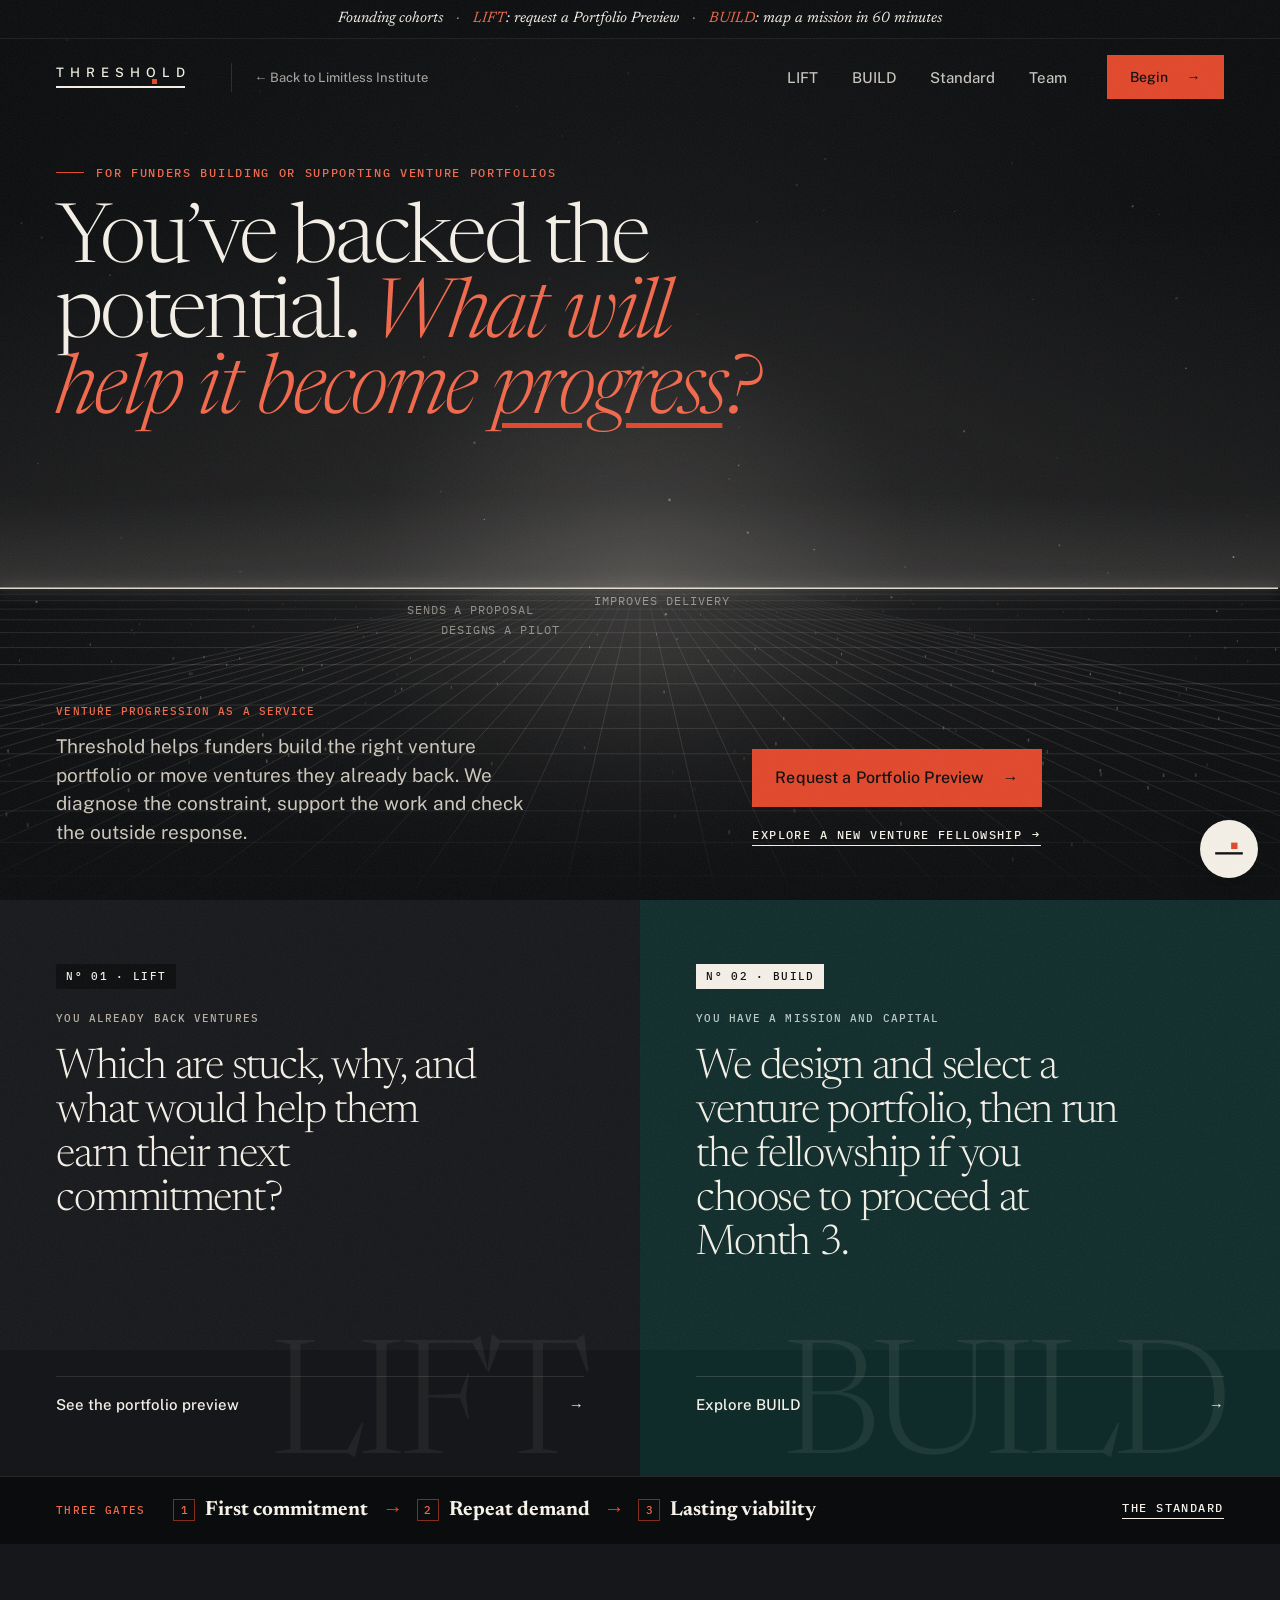
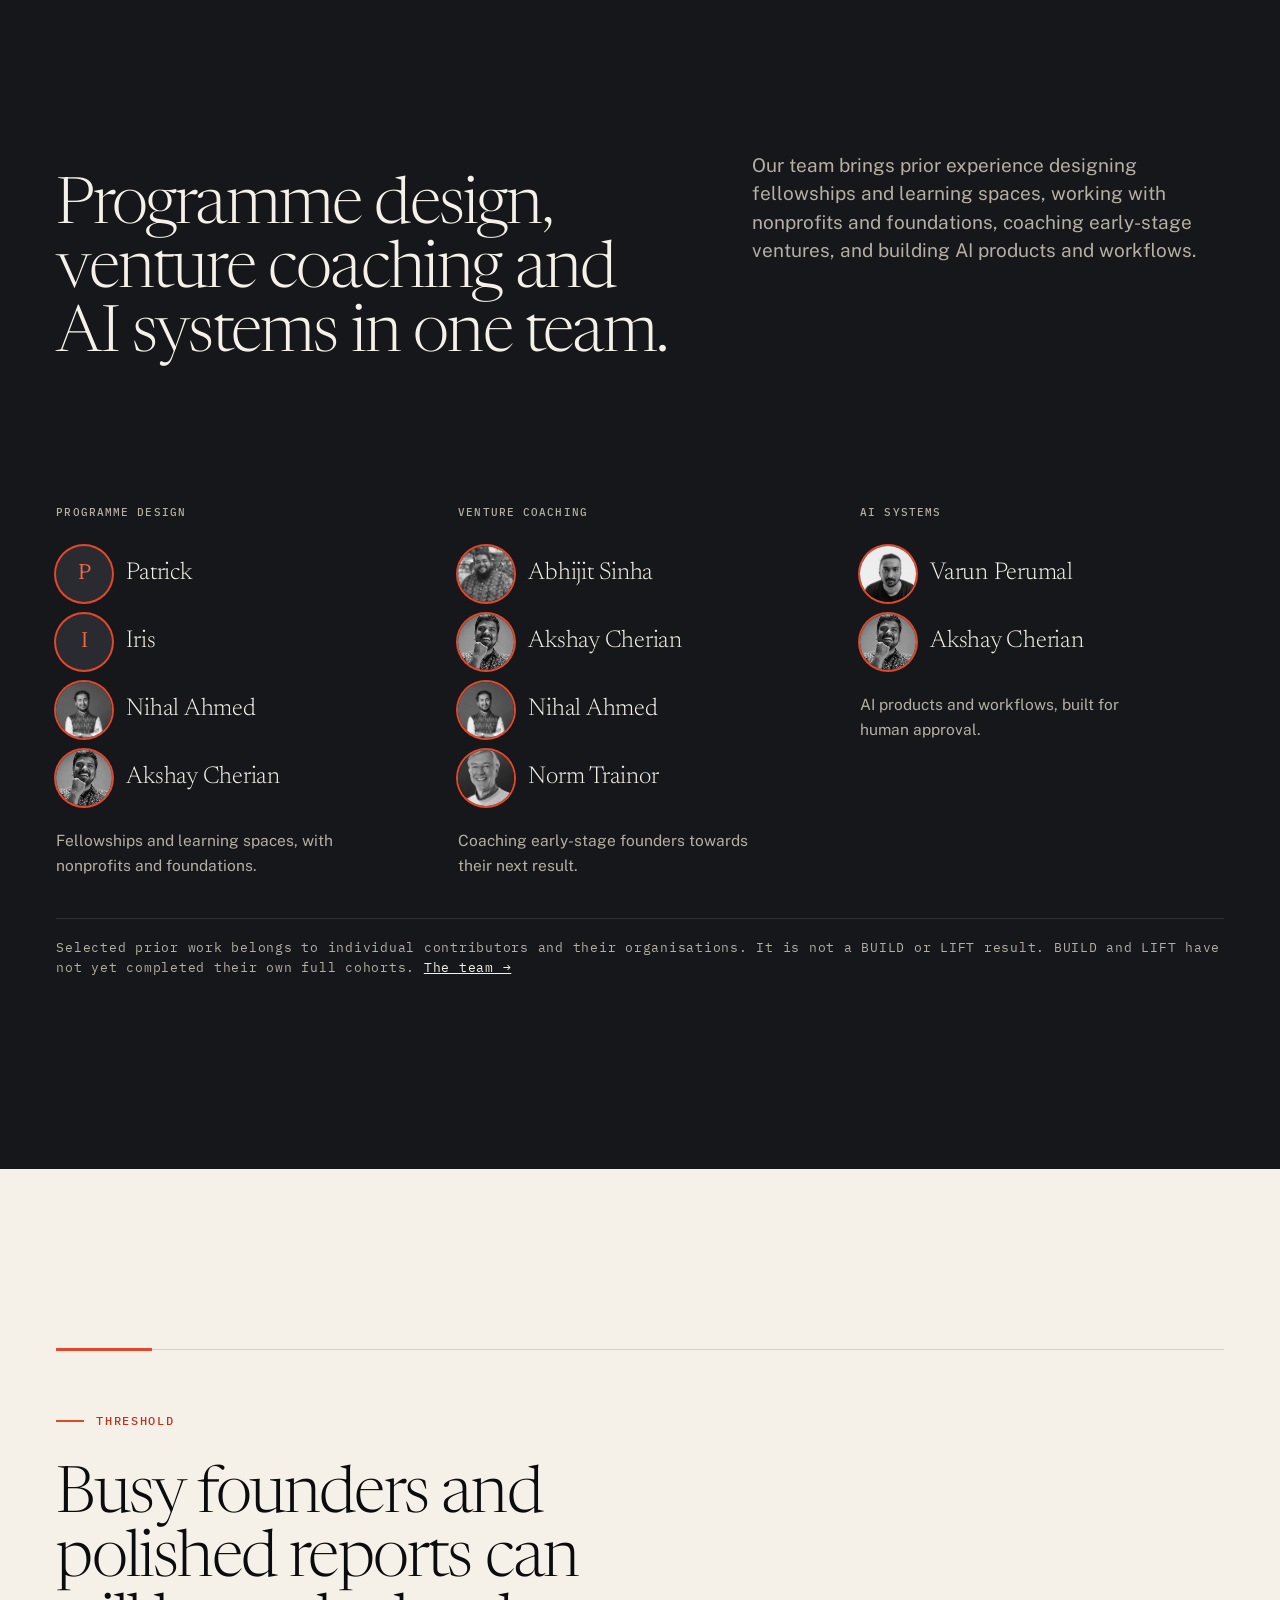
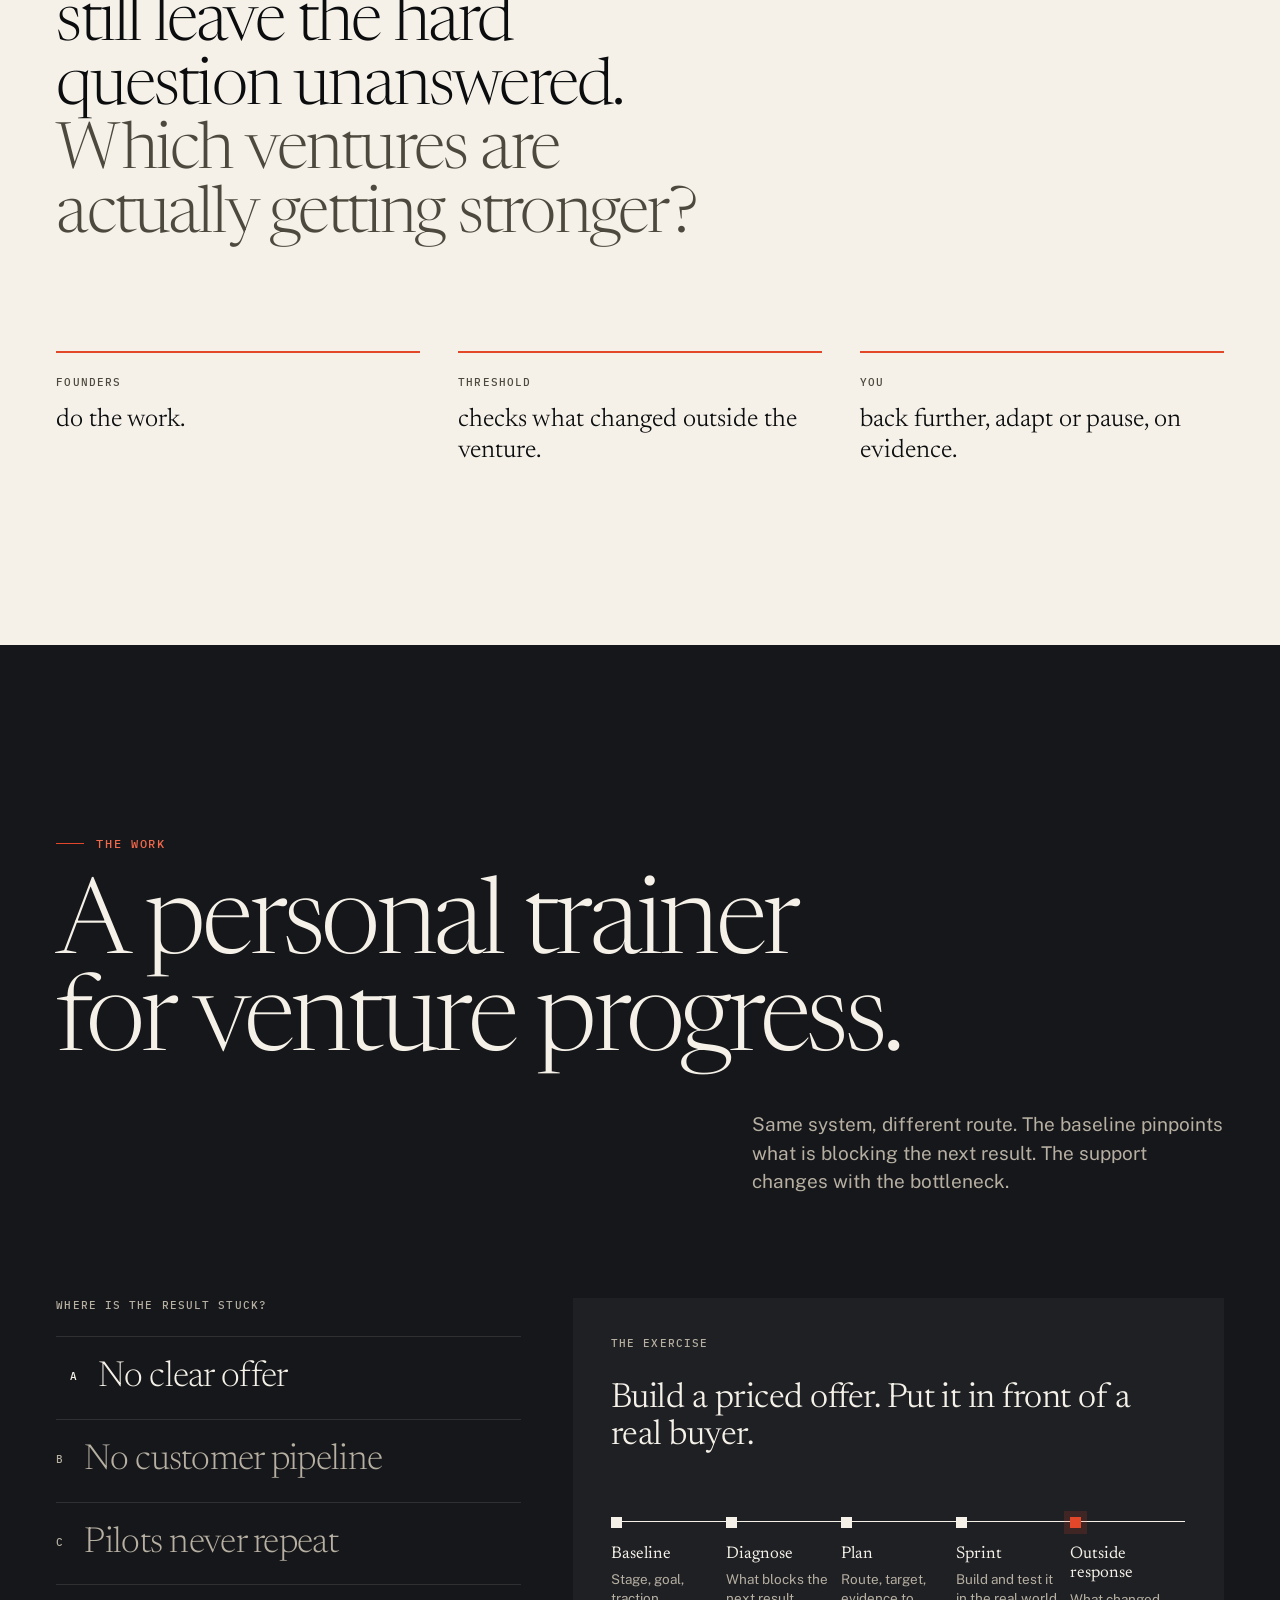
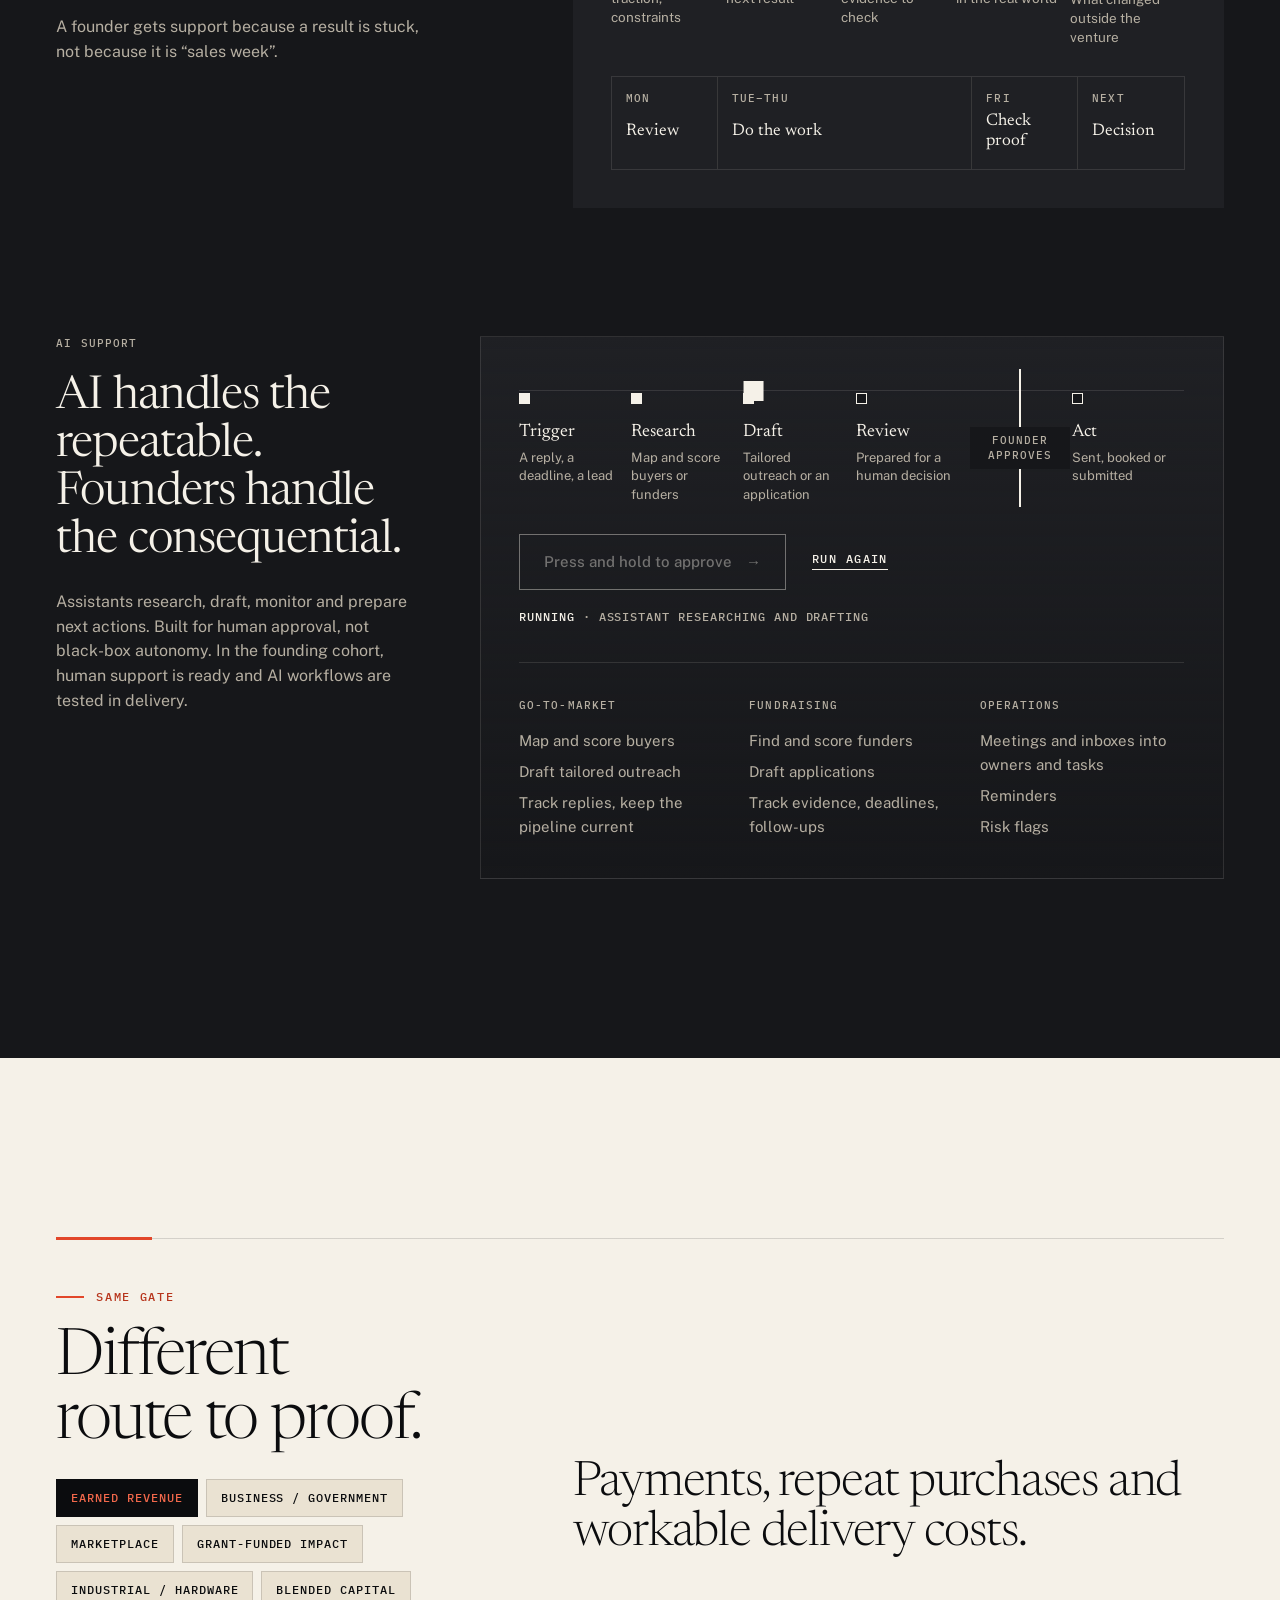
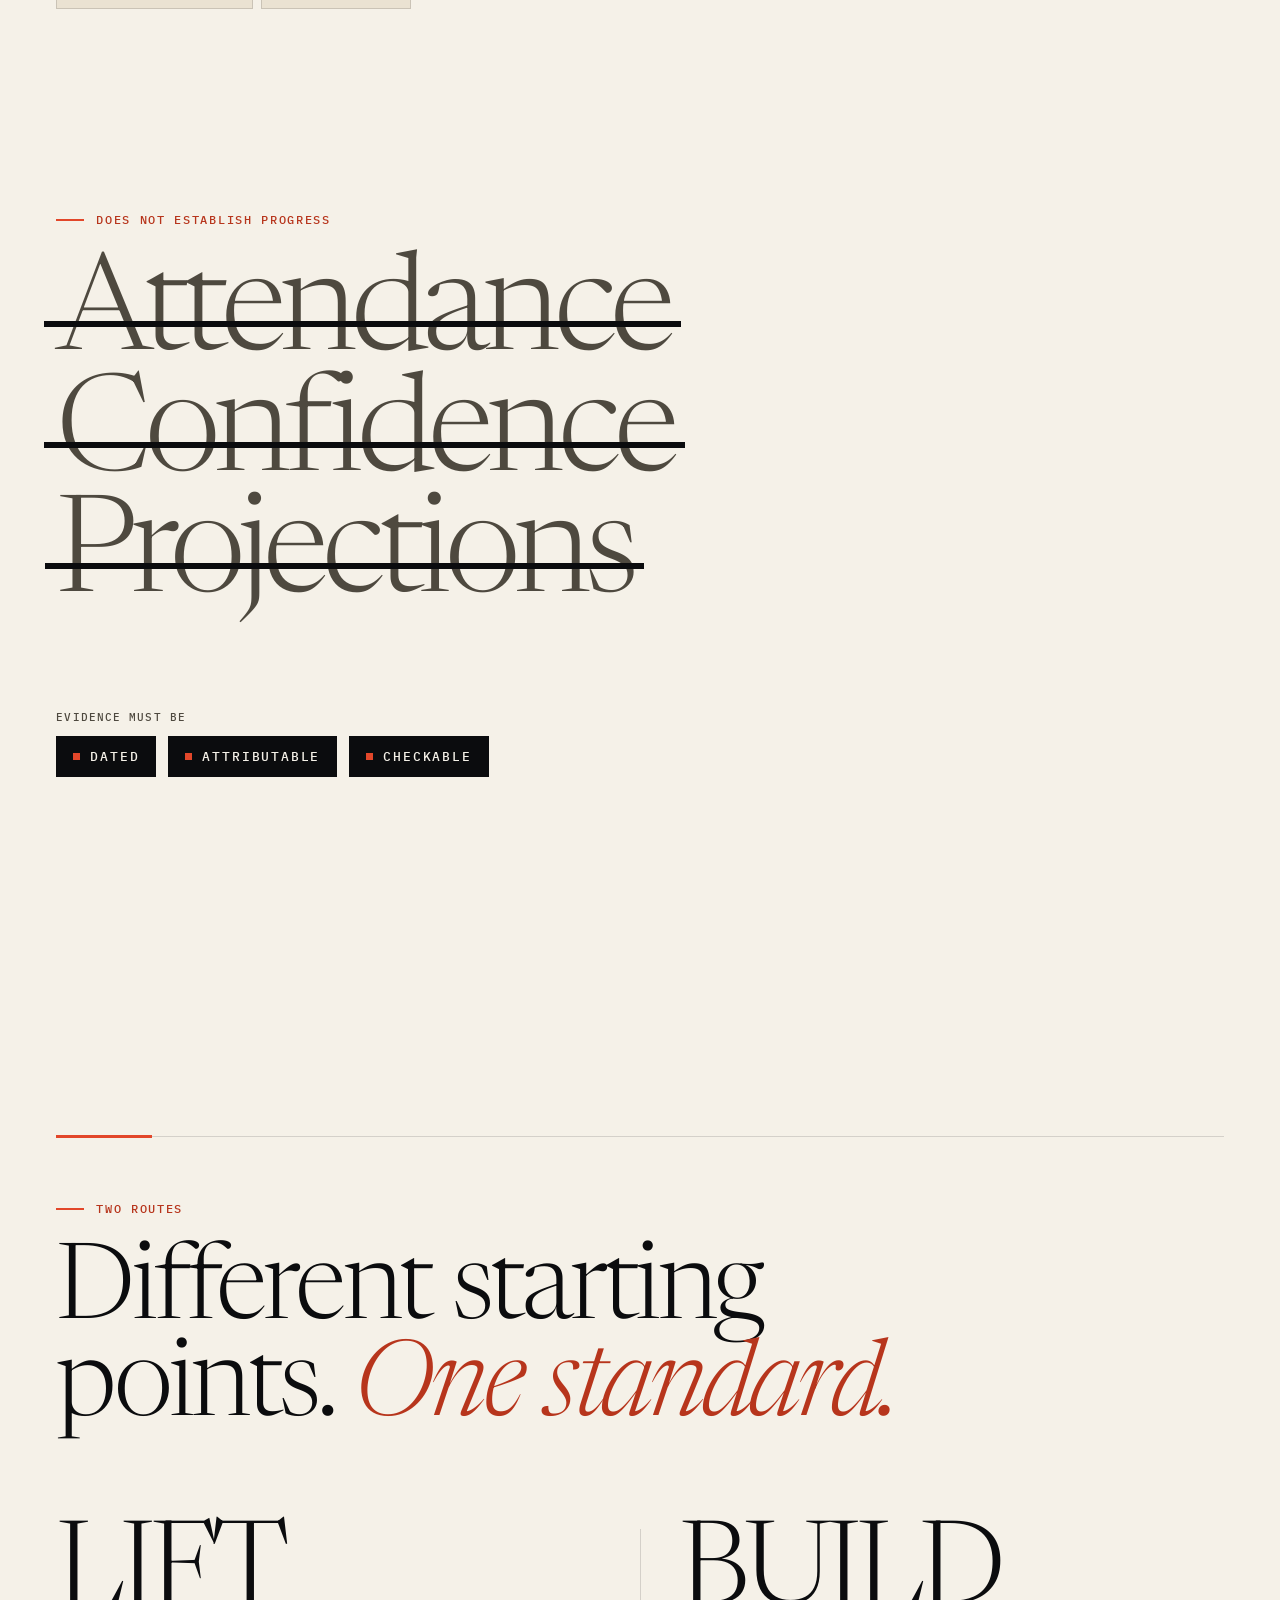
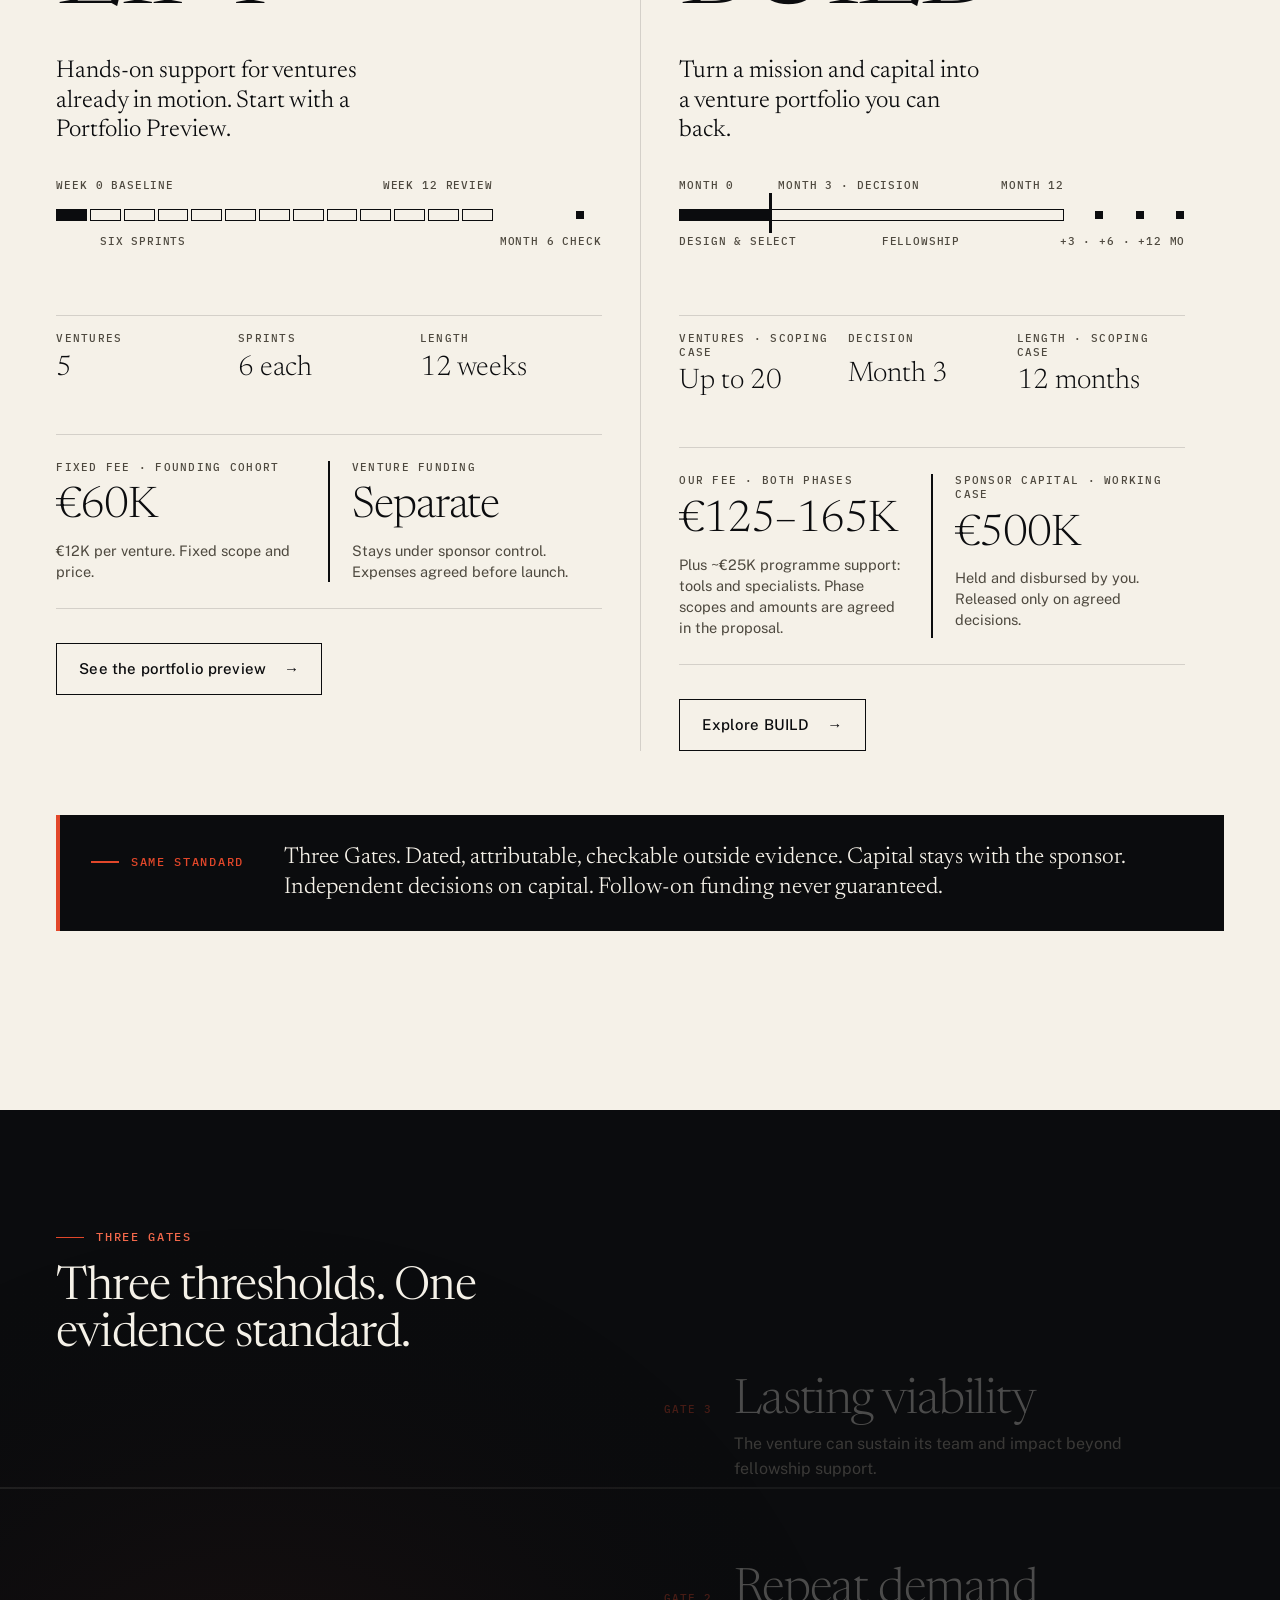
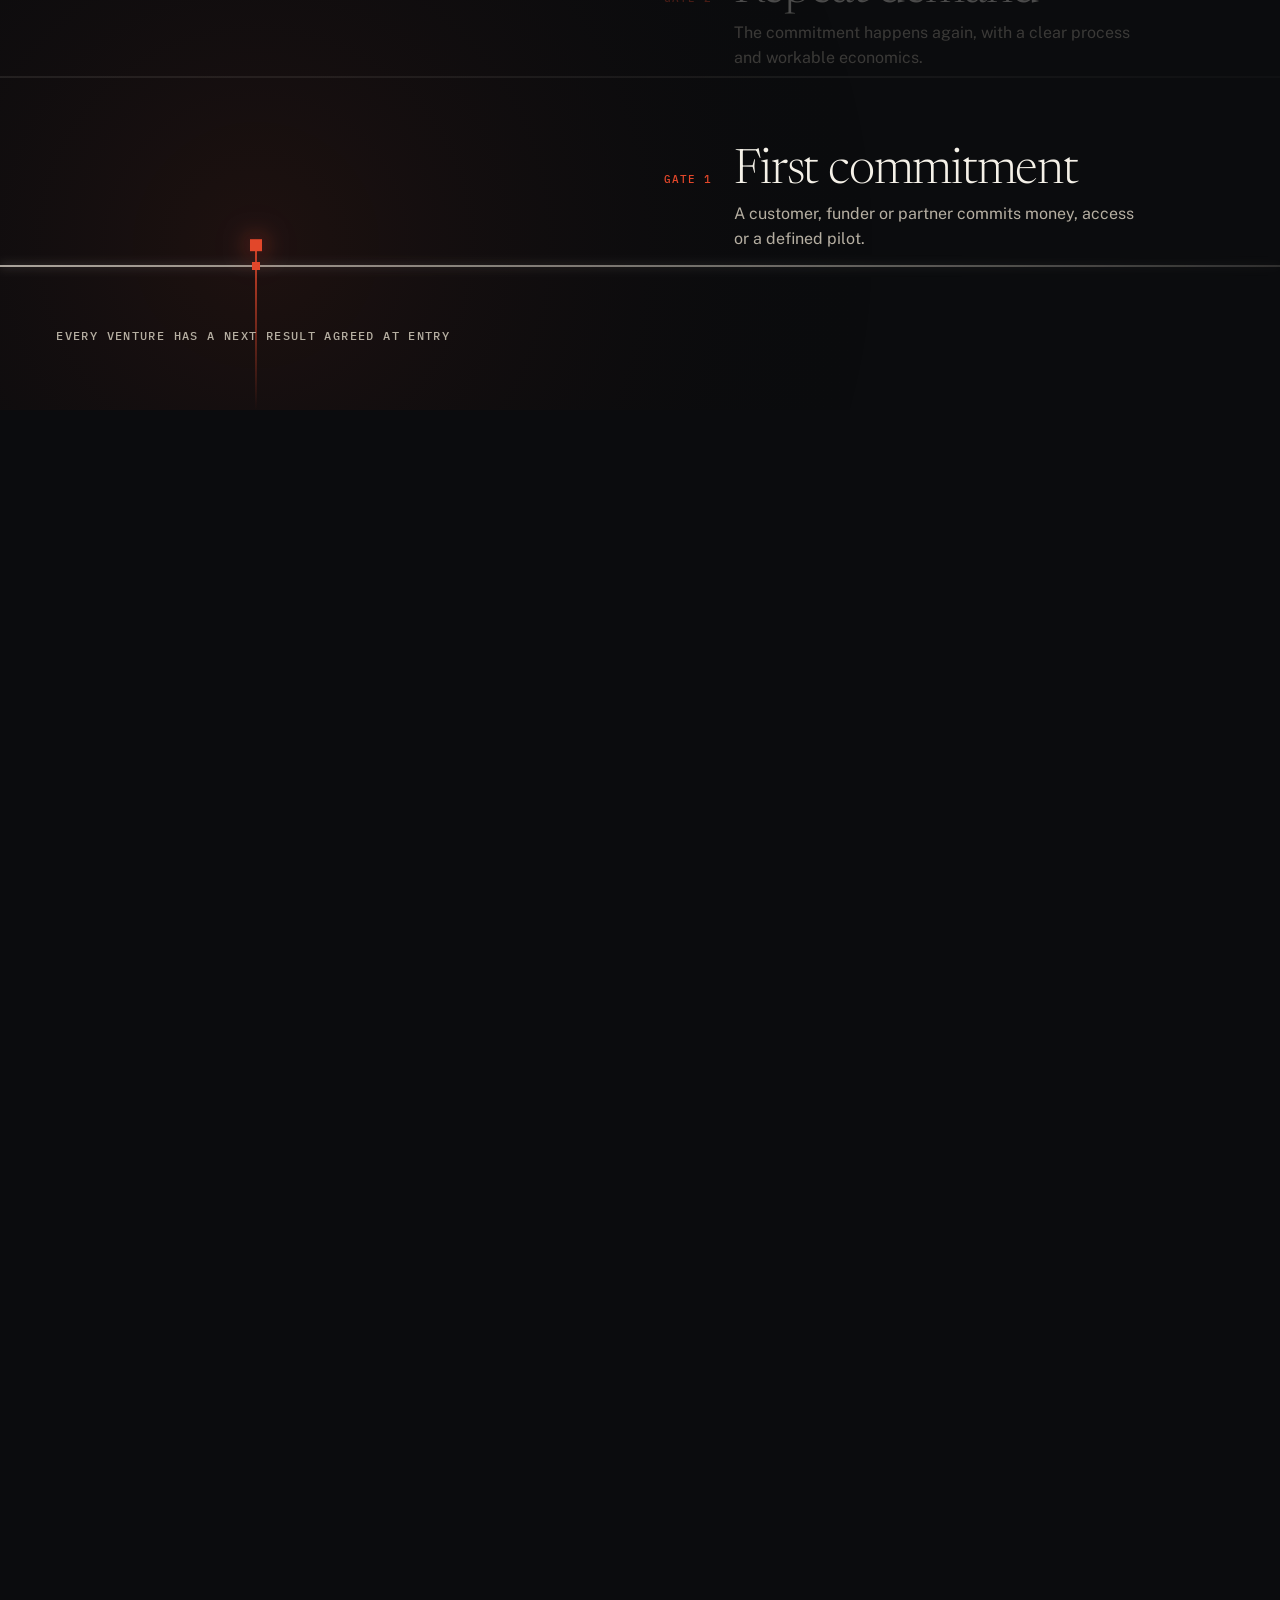
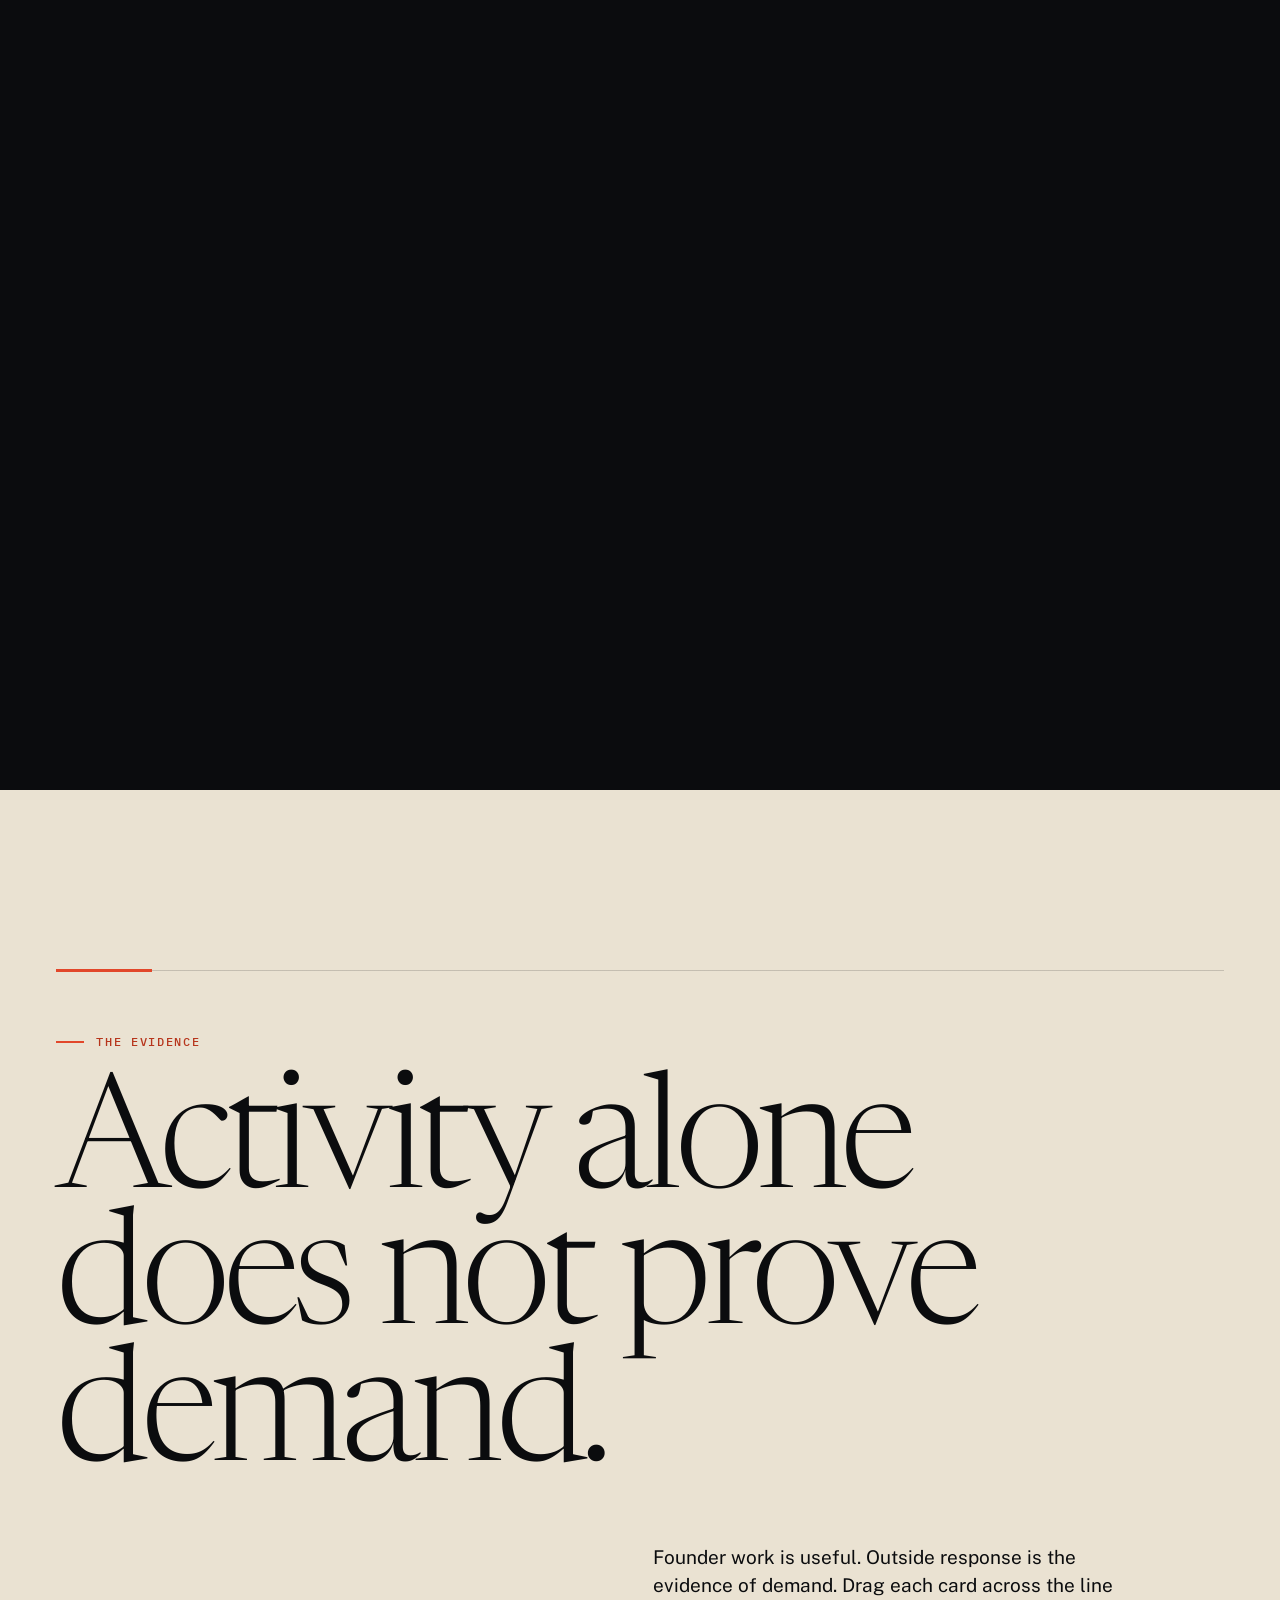
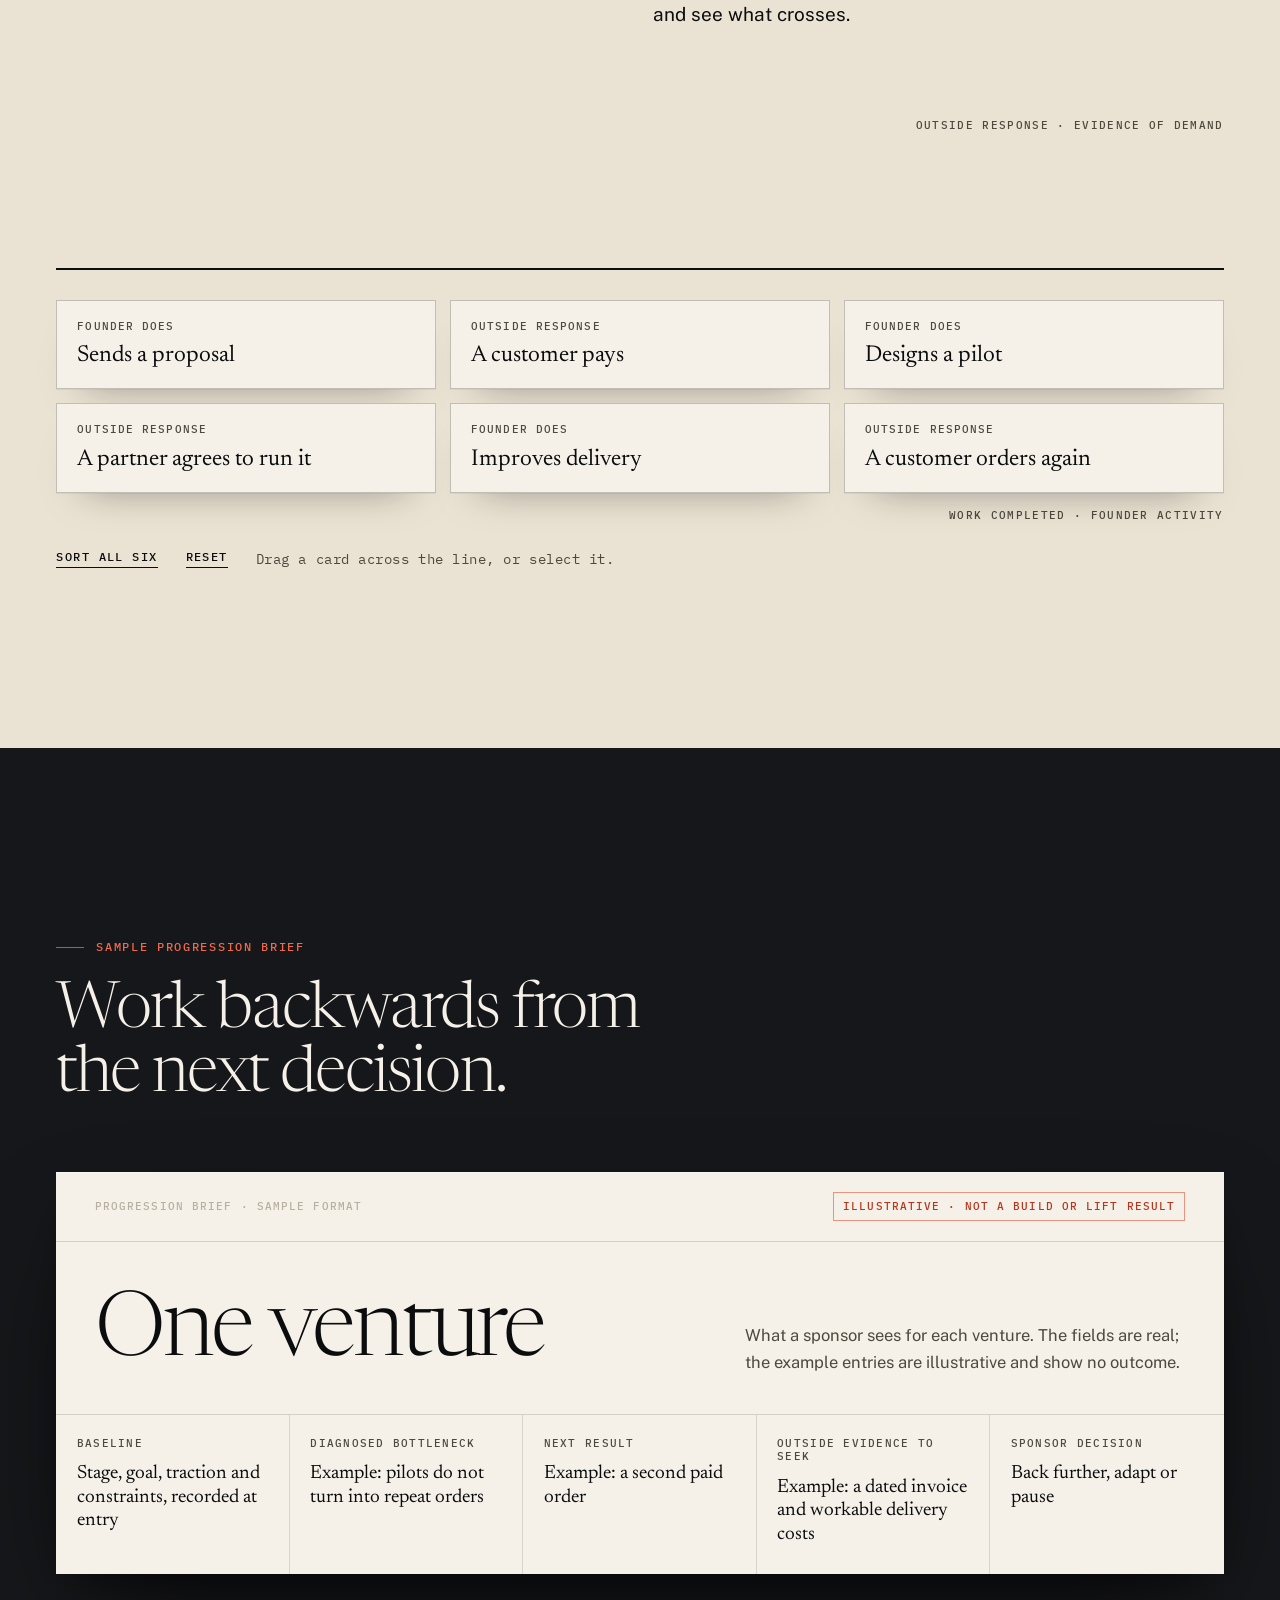
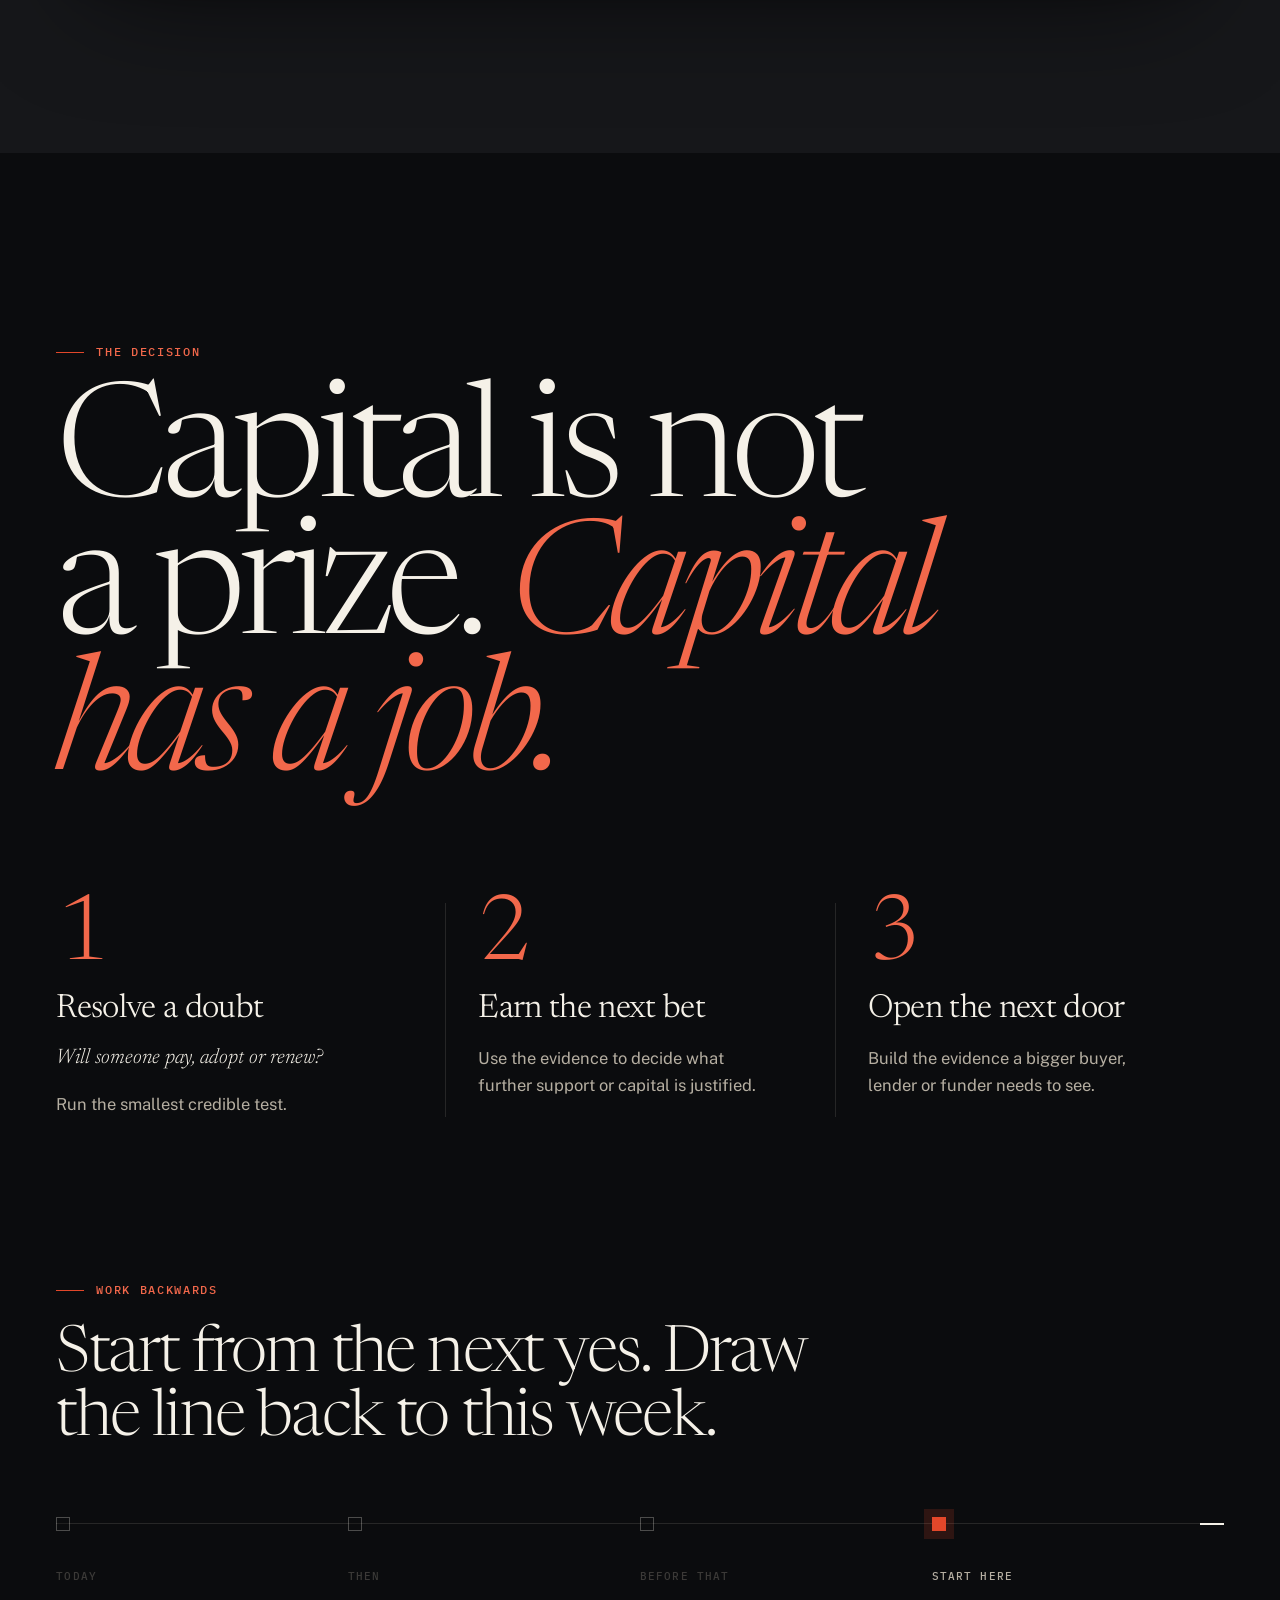
==== index.html @ 837636d2 "Add files via upload" ====
<!doctype html>
<html lang="en">
<head>
<meta charset="utf-8">
<meta name="viewport" content="width=device-width,initial-scale=1,viewport-fit=cover">
<title>Threshold</title>
<meta name="description" content="Threshold helps funders build the right venture portfolio or move ventures they already back. We diagnose the constraint, support the work and check the outside response.">
<meta property="og:title" content="Threshold">
<meta property="og:description" content="Threshold helps funders build the right venture portfolio or move ventures they already back. We diagnose the constraint, support the work and check the outside response.">
<meta property="og:type" content="website">
<meta name="theme-color" content="#0B0C0E">
<link rel="icon" href="data:image/svg+xml,%3Csvg xmlns='http://www.w3.org/2000/svg' viewBox='0 0 32 32'%3E%3Crect width='32' height='32' fill='%230B0C0E'/%3E%3Crect x='4' y='19' width='24' height='2' fill='%23EDE6D9'/%3E%3Crect x='19' y='12' width='5' height='5' fill='%23E2472A'/%3E%3C/svg%3E">
<link rel="preconnect" href="https://fonts.googleapis.com"><link rel="preconnect" href="https://fonts.gstatic.com" crossorigin><link rel="stylesheet" href="https://fonts.googleapis.com/css2?family=Newsreader:ital,opsz,wght@0,6..72,200..800;1,6..72,200..800&family=Public+Sans:wght@100..900&family=IBM+Plex+Mono:wght@400;500&display=swap">
<link rel="stylesheet" href="site.css?v=20261013c">
</head>
<body>
<a class="skip" href="#main">Skip to content</a>
<header class="nav" id="nav">
  <div class="announce">Founding cohorts <span>·</span> <b>LIFT</b>: request a Portfolio Preview <span>·</span> <b>BUILD</b>: map a mission in 60 minutes</div>
  <div class="wrap nav-in">
    <a class="wm" href="index.html" aria-label="Threshold home">THRESHOLD<i></i></a>
    <a class="back-li" href="https://www.limitless.institute/" target="_top" aria-label="Back to Limitless Institute"><span aria-hidden="true">←</span> <span class="bl-a">Back to </span>Limitless<span class="bl-b"> Institute</span></a>
    <nav aria-label="Primary"><ul class="nav-links"><li><a href="lift.html">LIFT</a></li><li><a href="build.html">BUILD</a></li><li><a href="standard.html">Standard</a></li><li><a href="team.html">Team</a></li></ul></nav>
    <a class="btn" href="begin.html">Begin <span class="ar">→</span></a>
    <button class="menu-b" id="menuB" aria-expanded="false" aria-controls="sheet">MENU</button>
  </div>
</header>
<div class="sheet" id="sheet" hidden role="dialog" aria-modal="true" aria-label="Menu">
  <div class="sheet-top"><span class="wm">THRESHOLD<i></i></span><button class="menu-b" id="sheetX" style="display:inline-block">CLOSE</button></div>
  <ol><li><a href="lift.html"><span>LIFT</span><span>Existing ventures · Portfolio Preview</span></a></li><li><a href="build.html"><span>BUILD</span><span>Mission + capital · new portfolio</span></a></li><li><a href="standard.html"><span>Standard</span><span>Gates · evidence · decisions</span></a></li><li><a href="team.html"><span>Team</span><span>Programme · venture · AI</span></a></li><li><a href="begin.html"><span>Begin</span><span>Preview or mission call</span></a></li></ol>
  <a class="back-li back-sheet" href="https://www.limitless.institute/" target="_top">← Back to Limitless Institute</a>
  <div class="foot"><a class="btn btn-gold" href="begin.html#lift">Request a Portfolio Preview <span class="ar">→</span></a><a class="btn btn-gold" href="begin.html#build">Map a mission <span class="ar">→</span></a></div>
</div>
<main id="main">
<!-- HERO: the threshold -->
<section class="hero hero-conv t-ink" id="hero" data-nav="dark" aria-labelledby="h1">
  <canvas aria-hidden="true"></canvas>
  <div class="hero-labels" aria-hidden="true"></div>
  <div class="hero-top wrap">
    <span class="kicker rv">For funders building or supporting venture portfolios</span>
    <h1 class="display rv d1" id="h1" style="margin-top:24px">You’ve backed the potential. <em>What will help it become <span class="uline">progress</span>?</em></h1>
  </div>
  <div class="hero-horizon wrap"></div>
  <div class="wrap g12 hero-foot">
    <div class="hero-sup"><span class="tag">Venture Progression as a Service</span><p class="lead">Threshold helps funders build the right venture portfolio or move ventures they already back. We diagnose the constraint, support the work and check the outside response.</p></div>
    <div class="hero-cta">
      <a class="btn btn-gold" href="begin.html#lift">Request a Portfolio Preview <span class="ar">→</span></a>
      <a class="lnk hero-alt" href="build.html">Explore a new venture fellowship <span aria-hidden="true">→</span></a>
    </div>
  </div>
  <p class="sr">Animation: founder activity moves across a dark field toward a bright line. Activity alone does not cross it. An outside response, such as a customer paying, presses against the line, breaks through and is marked in colour.</p>
</section>

<!-- ROUTE CARDS: LIFT first, BUILD second -->
<section class="doors" id="doors" data-nav="light" aria-label="Two ways in">
  <a class="door t-char" href="lift.html#preview">
    <span class="no">N° 01 · LIFT</span><span class="tag">You already back ventures</span>
    <p class="big">Which are stuck, why, and what would help them earn their next commitment?</p>
    <span class="go">See the portfolio preview <span class="ar">→</span></span>
    <span class="ghost" aria-hidden="true">LIFT</span>
  </a>
  <a class="door t-wine" href="build.html">
    <span class="no">N° 02 · BUILD</span><span class="tag">You have a mission and capital</span>
    <p class="big">We design and select a venture portfolio, then run the fellowship if you choose to proceed at Month 3.</p>
    <span class="go">Explore BUILD <span class="ar">→</span></span>
    <span class="ghost" aria-hidden="true">BUILD</span>
  </a>
</section>
<div class="gstrip t-ink" data-nav="dark" aria-label="The three gates">
  <div class="wrap"><span class="tag">Three gates</span><ol><li><b>First commitment</b></li><li><b>Repeat demand</b></li><li><b>Lasting viability</b></li></ol><a class="lnk" href="standard.html">The standard</a></div>
</div>

<!-- EXPERIENCE: proof near the first route decision -->
<section class="sec t-char" id="experience" data-nav="dark" aria-labelledby="t-exp">
  <div class="wrap">
    <div class="g12">
      <div class="c-1-7"><span class="kicker rv">Experience behind Threshold</span>
      <h2 class="statement rv d1" id="t-exp" style="margin-top:24px">Programme design, venture coaching and AI systems in one team.</h2></div>
      <p class="lead mute c-8-12 rv d2" style="margin-top:28px">Our team brings prior experience designing fellowships and learning spaces, working with nonprofits and foundations, coaching <span class="nw">early-stage</span> ventures, and building AI products and workflows.</p>
    </div>
    <div class="team"><div class="rv d0"><span class="tag">Programme design</span><ul class="mems"><li class="mem"><span class="ini" aria-hidden="true">P</span><span>Patrick</span></li><li class="mem"><span class="ini" aria-hidden="true">I</span><span>Iris</span></li><li class="mem"><img src="team-nihal-ahmed.jpg" alt="" width="64" height="64" decoding="async"><span>Nihal Ahmed</span></li><li class="mem"><img src="team-akshay-cherian.jpg" alt="" width="64" height="64" decoding="async"><span>Akshay Cherian</span></li></ul><p>Fellowships and learning spaces, with nonprofits and foundations.</p></div><div class="rv d1"><span class="tag">Venture coaching</span><ul class="mems"><li class="mem"><img src="team-abhijit-sinha.jpg" alt="" width="64" height="64" decoding="async"><span>Abhijit Sinha</span></li><li class="mem"><img src="team-akshay-cherian.jpg" alt="" width="64" height="64" decoding="async"><span>Akshay Cherian</span></li><li class="mem"><img src="team-nihal-ahmed.jpg" alt="" width="64" height="64" decoding="async"><span>Nihal Ahmed</span></li><li class="mem"><img src="team-norm-trainor.jpg" alt="" width="64" height="64" decoding="async"><span>Norm Trainor</span></li></ul><p>Coaching <span class="nw">early-stage</span> founders towards their next result.</p></div><div class="rv d2"><span class="tag">AI systems</span><ul class="mems"><li class="mem"><img src="team-varun-perumal.jpg" alt="" width="64" height="64" decoding="async"><span>Varun Perumal</span></li><li class="mem"><img src="team-akshay-cherian.jpg" alt="" width="64" height="64" decoding="async"><span>Akshay Cherian</span></li></ul><p>AI products and workflows, built for human approval.</p></div></div>
    <p class="disc">Selected prior work belongs to individual contributors and their organisations. It is not a BUILD or LIFT result. BUILD and LIFT have not yet completed their own full cohorts. <a href="team.html" style="color:var(--bone)">The team →</a></p>
  </div>
</section>

<!-- MANIFESTO -->
<section class="sec manifesto t-bone" data-nav="light">
  <div class="wrap">
    <span class="kicker rv">Threshold</span>
    <p class="statement rv d1" style="margin-top:34px">Busy founders and polished reports can still leave the hard question unanswered. <span class="mute">Which ventures are actually getting stronger?</span></p>
    <div class="three">
      <p class="rv"><span class="tag">Founders</span>do the work.</p>
      <p class="rv d1"><span class="tag">Threshold</span>checks what changed outside the venture.</p>
      <p class="rv d2"><span class="tag">You</span>back further, adapt or pause, on evidence.</p>
    </div>
  </div>
</section>

<!-- WORK -->
<section class="sec t-char" id="work" data-nav="dark" aria-labelledby="t-work">
  <div class="wrap">
    <div class="g12">
      <div class="c-1-9"><span class="kicker rv">The work</span>
      <h2 class="display rv d1" id="t-work" style="margin-top:28px">A personal trainer for venture progress.</h2></div>
      <p class="lead mute c-8-12 rv d2" style="margin-top:36px">Same system, different route. The baseline pinpoints what is blocking the next result. The support changes with the bottleneck.</p>
    </div>

    <div class="method bneck">
      <div class="stack">
        <span class="tag mute">Where is the result stuck?</span>
        <div class="bq" id="bq" role="tablist" aria-label="Bottleneck">
          <button role="tab" aria-selected="true" aria-controls="route"><span class="tag">A</span>No clear offer</button>
          <button role="tab" aria-selected="false" aria-controls="route" tabindex="-1"><span class="tag">B</span>No customer pipeline</button>
          <button role="tab" aria-selected="false" aria-controls="route" tabindex="-1"><span class="tag">C</span>Pilots never repeat</button>
        </div>
        <p class="small mute" style="margin:6px 0 0;max-width:38ch">A founder gets support because a result is stuck, not because it is “sales week”.</p>
      </div>
      <div class="route" id="route" role="tabpanel">
        <span class="tag mute">The exercise</span>
        <p class="ex" id="bex" aria-live="polite">Build a priced offer. Put it in front of a real buyer.</p>
        <div class="track" id="track">
          <span class="rail" aria-hidden="true"><i></i></span>
          <div class="stn"><b>Baseline</b><span>Stage, goal, traction, constraints</span></div>
          <div class="stn"><b>Diagnose</b><span>What blocks the next result</span></div>
          <div class="stn"><b>Plan</b><span>Route, target, evidence to check</span></div>
          <div class="stn"><b>Sprint</b><span>Build and test it in the real world</span></div>
          <div class="stn out"><b>Outside response</b><span>What changed outside the venture</span></div>
        </div>
        <div class="week" aria-label="The weekly rhythm">
          <div><span class="tag">Mon</span><b>Review</b></div>
          <div><span class="tag"><span class="nw">Tue–Thu</span></span><b>Do the work</b></div>
          <div><span class="tag">Fri</span><b>Check proof</b></div>
          <div><span class="tag">Next</span><b>Decision</b></div>
        </div>
      </div>
    </div>

    <div class="ai">
      <div class="stack">
        <span class="tag mute">AI support</span>
        <h3 class="h2">AI handles the repeatable. Founders handle the consequential.</h3>
        <p class="mute small" style="margin:0;max-width:40ch">Assistants research, draft, monitor and prepare next actions. Built for human approval, not <span class="nw">black-box</span> autonomy. In the founding cohort, human support is ready and AI workflows are tested in delivery.</p>
      </div>
      <div class="loop">
        <div class="pipe" id="pipe">
          <span class="r" aria-hidden="true"></span>
          <div class="p"><b>Trigger</b><span>A reply, a deadline, a lead</span></div>
          <div class="p"><b>Research</b><span>Map and score buyers or funders</span></div>
          <div class="p"><b>Draft</b><span>Tailored outreach or an application</span></div>
          <div class="p"><b>Review</b><span>Prepared for a human decision</span></div>
          <div class="gate"><span class="tag">Founder approves</span></div>
          <div class="p"><b>Act</b><span>Sent, booked or submitted</span></div>
          <span class="tok" id="tok" aria-hidden="true"></span>
        </div>
        <div class="ai-ctrl">
          <button class="hold" id="hold" disabled aria-describedby="aist">Press and hold to approve <span aria-hidden="true">→</span></button>
          <button class="lnk" id="aire">Run again</button>
        </div>
        <p class="ai-status" id="aist" aria-live="polite" style="margin:18px 0 0"><b>Waiting</b> · the assistant is preparing</p>
        <div class="lanes">
          <div><span class="tag"><span class="nw">Go-to-market</span></span><ul><li>Map and score buyers</li><li>Draft tailored outreach</li><li>Track replies, keep the pipeline current</li></ul></div>
          <div><span class="tag">Fundraising</span><ul><li>Find and score funders</li><li>Draft applications</li><li>Track evidence, deadlines, <span class="nw">follow-ups</span></li></ul></div>
          <div><span class="tag">Operations</span><ul><li>Meetings and inboxes into owners and tasks</li><li>Reminders</li><li>Risk flags</li></ul></div>
        </div>
      </div>
    </div>
  </div>
</section>

<!-- PROOF BY MODEL + QUALITY -->
<section class="sec t-bone" data-nav="light" aria-labelledby="t-models">
  <div class="wrap">
    <div class="models">
      <div class="stack">
        <span class="kicker rv">Same Gate</span>
        <h2 class="statement rv d1" id="t-models">Different route to proof.</h2>
        <div class="mt rv d2" id="mt" role="tablist" aria-label="Venture model"></div>
      </div>
      <p class="mev" id="mev" role="tabpanel" aria-live="polite"></p>
    </div>
    <div style="margin-top:clamp(120px,15vw,240px)">
      <span class="kicker rv">Does not establish progress</span>
      <p class="nope" style="margin-top:28px" aria-label="Attendance, confidence and projections do not establish progress"><span>Attendance</span><span>Confidence</span><span>Projections</span></p>
      <div class="g12" style="margin-top:clamp(40px,5vw,72px);row-gap:28px;align-items:end">
        <div class="c-1-6 stack-s"><span class="tag mute">Evidence must be</span><div class="yes3"><span>Dated</span><span>Attributable</span><span>Checkable</span></div></div>
        <p class="c-7-12 h3 rv">Starting point → work done → outside evidence → <span class="nw">follow-up</span> check. Activity alone does not prove demand.</p>
      </div>
    </div>
  </div>
</section>

<!-- ROUTES -->
<section class="sec t-bone" id="routes" data-nav="light" aria-labelledby="t-routes">
  <div class="wrap">
    <span class="kicker rv">Two routes</span>
    <h2 class="display rv d1" id="t-routes" style="margin-top:28px">Different starting points. <span class="it mute">One standard.</span></h2>
    <div class="rt">
      <div class="rcol rv">
        <p class="name">LIFT</p>
        <p class="for"><span class="nw">Hands-on</span> support for ventures already in motion. Start with a Portfolio Preview.</p>
        <div class="tl" aria-label="LIFT: baseline at week 0, twelve weeks with six sprints, review at week 12, check back at month 6">
          <div class="cells"><i></i><i></i><i></i><i></i><i></i><i></i><i></i><i></i><i></i><i></i><i></i><i></i><i></i></div>
          <span class="l" style="left:0;top:0">Week 0 baseline</span><span class="l hm" style="left:80%;top:0;transform:translateX(-100%)">Week 12 review</span>
          <span class="l" style="left:8%;top:56px">Six sprints</span>
          <span class="dot" style="left:96%"></span><span class="l" style="left:100%;top:56px;transform:translateX(-100%)">Month 6 check</span>
        </div>
        <dl class="facts"><div><dt>Ventures</dt><b>5</b></div><div><dt>Sprints</dt><b>6 each</b></div><div><dt>Length</dt><b>12 weeks</b></div></dl>
        <div class="terms">
          <div><span class="k">Fixed fee · founding cohort</span><span class="v num">€60K</span><span class="s">€12K per venture. Fixed scope and price.</span></div>
          <span class="sep" aria-hidden="true"></span>
          <div><span class="k">Venture funding</span><span class="v">Separate</span><span class="s">Stays under sponsor control. Expenses agreed before launch.</span></div>
        </div>
        <a class="btn" href="lift.html#preview">See the portfolio preview <span class="ar">→</span></a>
      </div>
      <div class="rcol rv d1">
        <p class="name">BUILD</p>
        <p class="for">Turn a mission and capital into a venture portfolio you can back.</p>
        <div class="tl" aria-label="BUILD: paid design and selection in months 0 to 3, proceed or pause at month 3, fellowship to month 12, follow-ups after">
          <span class="seg f" style="left:0;width:18%"></span><span class="seg" style="left:18%;width:58%"></span><span class="gt" style="left:18%"></span>
          <span class="l" style="left:0;top:0">Month 0</span><span class="l" style="left:18%;top:0;transform:translateX(8px)">Month 3 · decision</span><span class="l hm" style="left:76%;top:0;transform:translateX(-100%)">Month 12</span>
          <span class="l" style="left:0;top:56px">Design &amp; select</span><span class="l" style="left:40%;top:56px">Fellowship</span>
          <span class="dot" style="left:83%"></span><span class="dot" style="left:91%"></span><span class="dot" style="left:99%"></span><span class="l" style="left:100%;top:56px;transform:translateX(-100%)">+3 · +6 · +12 mo</span>
        </div>
        <dl class="facts"><div><dt>Ventures · scoping case</dt><b>Up to 20</b></div><div><dt>Decision</dt><b>Month 3</b></div><div><dt>Length · scoping case</dt><b>12 months</b></div></dl>
        <div class="terms">
          <div><span class="k">Our fee · both phases</span><span class="v num"><span class="nw">€125–165K</span></span><span class="s">Plus ~€25K programme support: tools and specialists. Phase scopes and amounts are agreed in the proposal.</span></div>
          <span class="sep" aria-hidden="true"></span>
          <div><span class="k">Sponsor capital · working case</span><span class="v num">€500K</span><span class="s">Held and disbursed by you. Released only on agreed decisions.</span></div>
        </div>
        <a class="btn" href="build.html">Explore BUILD <span class="ar">→</span></a>
      </div>
    </div>
    <div class="same rv"><span class="kicker">Same standard</span><p>Three Gates. Dated, attributable, checkable outside evidence. Capital stays with the sponsor. Independent decisions on capital. <span class="nw">Follow-on</span> funding never guaranteed.</p></div>
  </div>
</section>

<!-- GATES: pinned ascent -->
<section class="gates t-ink" id="gates" data-nav="dark" aria-labelledby="t-gates">
  <div class="pin">
    <canvas aria-hidden="true"></canvas>
    <div class="ghead"><span class="kicker">Three Gates</span><h2 class="h2" id="t-gates">Three thresholds. One evidence standard.</h2></div>
    <div class="gl"><div class="lbl"><span class="tag">Gate 1</span><b>First commitment</b><p>A customer, funder or partner commits money, access or a defined pilot.</p></div></div>
    <div class="gl"><div class="lbl"><span class="tag">Gate 2</span><b>Repeat demand</b><p>The commitment happens again, with a clear process and workable economics.</p></div></div>
    <div class="gl"><div class="lbl"><span class="tag">Gate 3</span><b>Lasting viability</b><p>The venture can sustain its team and impact beyond fellowship support.</p></div></div>
    <p class="gfoot">Every venture has a next result agreed at entry</p>
  </div>
</section>

<!-- EVIDENCE: sorter -->
<section class="sec t-sand" id="evidence" data-nav="light" aria-labelledby="t-ev">
  <div class="wrap">
    <span class="kicker rv">The evidence</span>
    <h2 class="giant rv d1" id="t-ev" style="margin-top:30px">Activity alone does not prove demand.</h2>
    <div class="g12" style="margin-top:clamp(28px,4vw,56px)">
      <p class="lead c-7-12 rv d2">Founder work is useful. Outside response is the evidence of demand. Drag each card across the line and see what crosses.</p>
    </div>
    <div class="sorter" id="sorter">
      <div class="zone above" aria-label="Counts as progress"><span class="zl">Outside response · evidence of demand</span></div>
      <div class="thr" aria-hidden="true"></div>
      <div class="zone below" aria-label="Founder activity"><span class="zl">Work completed · founder activity</span>
        <button class="card" data-k="act" data-l="a customer pays"><span class="tag">Founder does</span><b>Sends a proposal</b><span class="note"></span></button>
        <button class="card" data-k="resp"><span class="tag">Outside response</span><b>A customer pays</b></button>
        <button class="card" data-k="act" data-l="a partner agrees to run it"><span class="tag">Founder does</span><b>Designs a pilot</b><span class="note"></span></button>
        <button class="card" data-k="resp"><span class="tag">Outside response</span><b>A partner agrees to run it</b></button>
        <button class="card" data-k="act" data-l="a customer orders again"><span class="tag">Founder does</span><b>Improves delivery</b><span class="note"></span></button>
        <button class="card" data-k="resp"><span class="tag">Outside response</span><b>A customer orders again</b></button>
      </div>
    </div>
    <div class="sorter-ctrl"><button class="lnk" id="sall">Sort all six</button><button class="lnk" id="sre">Reset</button><span class="sorter-msg" id="smsg" aria-live="polite">Drag a card across the line, or select it.</span></div>
  </div>
</section>

<!-- SAMPLE PROGRESSION BRIEF -->
<section class="desk t-char" data-nav="dark" aria-labelledby="t-rec">
  <div class="wrap">
    <div class="g12" style="margin-bottom:clamp(40px,5vw,72px)">
      <div class="c-1-7"><span class="kicker rv">Sample progression brief</span><h2 class="statement rv d1" id="t-rec" style="margin-top:24px">Work backwards from the next decision.</h2></div>
    </div>
    <article class="doc rv" aria-label="Sample progression brief. Illustrative format, not a result">
      <div class="doc-h"><span class="tag">Progression brief · sample format</span><span class="tag ill">Illustrative · not a BUILD or LIFT result</span></div>
      <div class="doc-t">
        <h3 class="display">One venture</h3>
        <p>What a sponsor sees for each venture. The fields are real; the example entries are illustrative and show no outcome.</p>
      </div>
      <dl>
        <div><dt>Baseline</dt><dd>Stage, goal, traction and constraints, recorded at entry</dd></div>
        <div><dt>Diagnosed bottleneck</dt><dd>Example: pilots do not turn into repeat orders</dd></div>
        <div><dt>Next result</dt><dd>Example: a second paid order</dd></div>
        <div><dt>Outside evidence to seek</dt><dd>Example: a dated invoice and workable delivery costs</dd></div>
        <div><dt>Sponsor decision</dt><dd>Back further, adapt or pause</dd></div>
      </dl>
    </article>
  </div>
</section>

<!-- DECISION -->
<section class="sec t-ink" id="decision" data-nav="dark" aria-labelledby="t-dec">
  <div class="wrap">
    <span class="kicker rv">The decision</span>
    <h2 class="giant rv d1" id="t-dec" style="margin-top:30px">Capital is not a prize. <span class="it mute">Capital has a job.</span></h2>
    <div class="jobs">
      <div class="job rv"><span class="n">1</span><b>Resolve a doubt</b><q>Will someone pay, adopt or renew?</q><p>Run the smallest credible test.</p></div>
      <div class="job rv d1"><span class="n">2</span><b>Earn the next bet</b><p>Use the evidence to decide what further support or capital is justified.</p></div>
      <div class="job rv d2"><span class="n">3</span><b>Open the next door</b><p>Build the evidence a bigger buyer, lender or funder needs to see.</p></div>
    </div>

    <div class="wb" id="wb">
      <div class="g12"><div class="c-1-8"><span class="kicker rv">Work backwards</span><h3 class="statement rv d1" style="margin-top:24px">Start from the next yes. Draw the line back to this week.</h3></div></div>
      <div class="wb-stage">
        <div class="wb-nodes">
          <span class="wb-base" aria-hidden="true"></span><span class="wb-line" aria-hidden="true"></span>
          <div class="wb-node"><span class="tag">Today</span><b>The work this week</b><p>Review, do the work, check proof on Friday.</p></div>
          <div class="wb-node"><span class="tag">Then</span><b>The smallest credible test</b><p>Fund only what resolves the doubt.</p></div>
          <div class="wb-node"><span class="tag">Before that</span><b>The evidence they need</b><p>Dated, attributable and checkable.</p></div>
          <div class="wb-node yes on"><span class="tag">Start here</span><b id="yesT">The next customer</b><p>Who should want this venture after us?</p>
            <div class="yes-pick" id="yes" role="group" aria-label="The next yes"><button aria-pressed="true" data-y="The next customer">Customer</button><button aria-pressed="false" data-y="The next contract">Contract</button><button aria-pressed="false" data-y="The next funder">Funder</button></div></div>
        </div>
        <div class="wb-range"><span class="tag mute">Today</span><input type="range" id="wbr" min="0" max="100" value="100" aria-label="Draw the line back from the next yes to today"><span class="tag mute">Next yes</span></div>
        <div class="row" style="margin-top:18px"><button class="lnk" id="wbp">Draw it again</button><span class="small mute">Drag the marker from the next yes back to today.</span></div>
      </div>
    </div>

    <div class="gov" id="gov">
      <div class="g12"><div class="c-1-8"><span class="kicker rv">Governance</span><h3 class="statement rv d1" style="margin-top:24px">Who holds capital. Who verifies. Who decides.</h3></div></div>
      <div class="roles" id="roles">
        <div class="role" data-r="sponsor"><span class="tag">Sponsor · Capital</span><b>Holds and disburses the capital.</b><p>Owns the mandate and partner relationships.</p></div>
        <div class="role" data-r="threshold"><span class="tag">Threshold · Evidence</span><b>Runs the programme. Checks the evidence.</b><p>Tracks what each cheque helped achieve. Never holds sponsor capital.</p></div>
        <div class="role" data-r="panel"><span class="tag">Independent panel · Decision</span><b>Approves, conditions, defers or declines.</b><p>Set up with the sponsor before delivery. Independent of Threshold’s delivery team.</p></div>
      </div>
      <div class="cheque">
        <div class="row" style="justify-content:space-between"><span class="tag">Follow the cheque</span><span class="tag mute">Drag it. Then decide.</span></div>
        <div class="cstage" id="cstage">
          <span class="ground" aria-hidden="true"></span>
          <span class="bar" aria-hidden="true"></span><span class="bar-t" id="bart">Panel decision required</span>
          <div class="cq" id="cq" role="img" aria-label="Capital request"><span class="tag" id="cqt">Capital request</span><i></i><b>Cheque</b></div>
          <div class="ends"><span><span class="nw">Sponsor-held</span> capital</span><span>Venture</span></div>
        </div>
        <div class="cctrl">
          <p class="cmsg" id="cmsg" aria-live="polite"></p>
          <div class="cbtns">
            <button id="cEv">1 · Check evidence</button>
            <button data-d="a">Approve</button><button data-d="c">Conditions</button><button data-d="f">Defer</button><button data-d="x">Decline</button>
            <button id="cPay">Disburse</button><button id="cRe">Reset</button>
          </div>
        </div>
      </div>
      <div class="never"><span>Threshold never holds sponsor capital</span><span>Never promises or commissions <span class="nw">third-party</span> capital</span><span><span class="nw">Follow-on</span> funding is never guaranteed</span></div>
    </div>

    <div style="margin-top:clamp(120px,15vw,220px)">
      <div class="g12"><div class="c-1-8"><span class="kicker rv"><span class="nw">Follow-up</span></span><h3 class="statement rv d1" style="margin-top:24px">Progress doesn’t end at graduation.</h3></div></div>
      <div class="years">
        <div class="year rv"><span class="tag mute">Year 1</span><p class="q">What changed?</p><p>Starting point, work shipped and outside proof. A recommendation: back further, adapt or pause.</p></div>
        <div class="year rv d1"><span class="tag mute">Year 2</span><p class="q">Who backed it next?</p><p>New contracts, repeat demand and <span class="nw">follow-on</span> funding. Did the progress last?</p></div>
        <div class="year rv d2"><span class="tag mute">Year 3+</span><p class="q">Who benefited?</p><p>The livelihood, environmental or community outcomes linked to the mission.</p></div>
      </div>
      <p class="small mute" style="margin-top:40px">Each <span class="nw">follow-up</span> answers a funding question, not just a reporting requirement. We report contribution, not proven causation.</p>
    </div>
  </div>
</section>

<!-- CANDOUR -->
<section class="sec t-char" id="proof" data-nav="dark" aria-labelledby="t-proof">
  <div class="wrap">
    <span class="kicker rv">What is proven</span>
    <h2 class="giant rv d1" id="t-proof" style="margin-top:30px">Experienced team. <span class="it mute">Cohort results still to come.</span></h2>
    <div class="cand">
      <div class="rv"><span class="tag">What we bring</span><p class="big">Programme design, venture coaching, operating systems and AI workflow design.</p></div>
      <div class="rv d1"><span class="tag">What the first cohort will test</span><p class="big">Which interventions move ventures, which AI workflows return founder time, and what evidence supports the next decision.</p></div>
      <div class="rv d2"><span class="tag">Not yet proven</span><p class="mute">Neither BUILD nor LIFT has run a full cohort. Past programme outcomes are not Threshold results, and funding is never guaranteed.</p>
        <div class="stack-s" aria-label="Evidence not yet available">
          <div class="slot"><span class="tag">Pending · first cohort</span><b>Venture progression</b></div>
          <div class="slot"><span class="tag">Pending · first cohort</span><b>Founder time returned by AI</b></div>
          <div class="slot"><span class="tag">Pending · first cohort</span><b>Usefulness for the next decision</b></div>
        </div>
      </div>
    </div>
    <p class="disc">Selected prior work belongs to individual contributors and their organisations. It is not a BUILD or LIFT result. We report team experience, venture progress and <span class="nw">long-term</span> outcomes separately. <a href="team.html" style="color:var(--bone)">The team →</a></p>
  </div>
</section>

<!-- CLOSE -->
<section class="sec close t-wine" id="begin" data-nav="dark" aria-labelledby="t-close">
  <div class="wrap">
    <span class="kicker rv">Begin</span>
    <h2 class="giant rv d1" id="t-close" style="margin-top:30px">Start with one.</h2>
    <div class="choices">
      <a class="choice" href="begin.html#lift"><span class="tag">LIFT · existing ventures</span><b>Request a Portfolio Preview.</b><p>Tell us roughly how many ventures you back and the constraint you want to examine. We reply to scope a <span class="nw">60-minute</span> conversation.</p><span class="go">Request a Portfolio Preview <span class="ar">→</span></span><span class="pt" aria-hidden="true"></span></a>
      <a class="choice" href="begin.html#build"><span class="tag">BUILD · 60 minutes</span><b>Map a mission with us.</b><p>Bring one mission. In 60 minutes, map the target ventures and what the first three months should test. If there is a fit, we scope the paid design phase.</p><span class="go">Map a mission <span class="ar">→</span></span><span class="pt" aria-hidden="true"></span></a>
      <span class="baseline" aria-hidden="true"></span>
    </div>
    <div class="mail"><span class="tag mute">Write to</span><a class="addr" href="mailto:nihal@limitless.institute">nihal@limitless.institute</a><button data-copy="nihal@limitless.institute">Copy address</button></div>
  </div>
</section>

</main>
<footer class="foot t-ink" data-nav="dark">
  <div class="wrap">
    <span class="foot-mark" aria-hidden="true">Threshold</span>
    <div class="foot-line" aria-hidden="true"><i></i></div>
    <div class="foot-g">
      <div><span class="tag">Venture Progression as a Service</span>For foundations, family offices and <span class="nw">mission-led</span> funders.</div>
      <div><span class="tag">Routes</span><a href="lift.html">LIFT</a><a href="build.html">BUILD</a><a href="standard.html">The Standard</a></div>
      <div><span class="tag">Begin</span><a href="begin.html#lift">Request a Portfolio Preview</a><a href="begin.html#build">Map a mission</a><a href="mailto:nihal@limitless.institute">nihal@limitless.institute</a></div>
      <div><span class="tag">Threshold · with Limitless Institute</span>Activity alone does not prove demand.</div>
    </div>
  </div>
</footer>
<a class="fab" href="begin.html" aria-label="Begin: request a Portfolio Preview or map a mission"><span class="tip">Begin · start a conversation</span><svg viewBox="0 0 32 32" aria-hidden="true"><rect x="3" y="19" width="26" height="2.2" fill="#0B0C0E"/><rect x="18" y="10" width="6" height="6" fill="#E2472A"/></svg></a>
<script src="site.js?v=20261013c" defer></script>
</body>
</html>
---- site.css ----
/* THRESHOLD — site system
   Bone / ink / charcoal. Gold appears only where something has crossed the threshold. */
:root{
  --bone:#EDE6D9; --bone-2:#E2D9C8; --bone-3:#D3C7B2;
  --ink:#0B0C0E; --char:#16171A; --char-2:#1F2024; --char-3:#2A2B30;
  --mute-b:#4E493F; --mute-i:#A49E92;
  --gold:#E6B325; --gold-soft:rgba(230,179,37,.16);

  --serif:"Newsreader","Iowan Old Style",Georgia,serif;
  --sans:"Public Sans","Helvetica Neue",Arial,sans-serif;
  --mono:"IBM Plex Mono",ui-monospace,Menlo,Consolas,monospace;

  --gutter:clamp(20px,4.4vw,72px);
  --maxw:1520px;
  --sp:clamp(104px,14vw,220px);
  --ease:cubic-bezier(.2,.7,.1,1);
  --ease-io:cubic-bezier(.65,0,.35,1);

  --bg:var(--bone); --fg:var(--ink); --mute:var(--mute-b); --hair:rgba(11,12,14,.14); --panel:var(--bone-2);
  color-scheme:light;
}
.t-bone{--bg:var(--bone);--fg:var(--ink);--mute:var(--mute-b);--hair:rgba(11,12,14,.14);--panel:var(--bone-2);color-scheme:light}
.t-ink{--bg:var(--ink);--fg:var(--bone);--mute:var(--mute-i);--hair:rgba(237,230,217,.12);--panel:var(--char);color-scheme:dark}
.t-char{--bg:var(--char);--fg:var(--bone);--mute:var(--mute-i);--hair:rgba(237,230,217,.12);--panel:var(--char-2);color-scheme:dark}
.t-sand{--bg:var(--bone-2);--fg:var(--ink);--mute:var(--mute-b);--hair:rgba(11,12,14,.17);--panel:var(--bone);color-scheme:light}
.t-bone,.t-sand,.t-ink,.t-char{background:var(--bg);color:var(--fg)}

*,*::before,*::after{box-sizing:border-box}
[hidden]{display:none!important}
html{-webkit-text-size-adjust:100%;scroll-behavior:smooth;scroll-padding-top:90px}
body{margin:0;background:var(--ink);color:var(--fg);font:400 18px/1.6 var(--sans);-webkit-font-smoothing:antialiased;text-rendering:optimizeLegibility;overflow-x:hidden}
img{max-width:100%;display:block}
a{color:inherit}
button{font:inherit;color:inherit}
::selection{background:var(--gold);color:var(--ink)}
:focus-visible{outline:2px solid currentColor;outline-offset:4px}
.sr{position:absolute;width:1px;height:1px;overflow:hidden;clip:rect(0 0 0 0);white-space:nowrap}
.skip{position:absolute;left:12px;top:-60px;z-index:200;background:var(--bone);color:var(--ink);padding:10px 14px}
.skip:focus{top:12px}

/* film grain — materiality, not decoration */
body::after{content:"";position:fixed;inset:-50%;z-index:90;pointer-events:none;opacity:.075;
  background-image:url("data:image/svg+xml,%3Csvg xmlns='http://www.w3.org/2000/svg' width='220' height='220'%3E%3Cfilter id='n'%3E%3CfeTurbulence type='fractalNoise' baseFrequency='.9' numOctaves='3' stitchTiles='stitch'/%3E%3CfeColorMatrix values='0 0 0 0 .5 0 0 0 0 .5 0 0 0 0 .5 0 0 0 1 0'/%3E%3C/filter%3E%3Crect width='100%25' height='100%25' filter='url(%23n)'/%3E%3C/svg%3E");
  animation:grain 1.2s steps(6) infinite}
@keyframes grain{0%{transform:translate(0,0)}20%{transform:translate(-3%,2%)}40%{transform:translate(2%,-3%)}60%{transform:translate(-2%,-1%)}80%{transform:translate(3%,3%)}100%{transform:translate(0,0)}}

/* ---------- type ---------- */
.giant{font:300 clamp(64px,12.4vw,232px)/.86 var(--serif);font-variation-settings:"opsz" 72;letter-spacing:-.045em;margin:0;text-wrap:balance}
.display{font:300 clamp(50px,8.2vw,148px)/.92 var(--serif);font-variation-settings:"opsz" 72;letter-spacing:-.035em;margin:0;text-wrap:balance}
.statement{font:300 clamp(36px,5vw,86px)/1 var(--serif);font-variation-settings:"opsz" 72;letter-spacing:-.028em;margin:0;text-wrap:balance}
.h2{font:350 clamp(32px,3.6vw,56px)/1.04 var(--serif);font-variation-settings:"opsz" 60;letter-spacing:-.02em;margin:0;text-wrap:balance}
.h3{font:400 clamp(24px,2.1vw,32px)/1.14 var(--serif);font-variation-settings:"opsz" 36;letter-spacing:-.01em;margin:0;text-wrap:balance}
.it{font-style:italic;font-weight:300}
.lead{font:400 clamp(19px,1.45vw,23px)/1.5 var(--sans);margin:0;max-width:40ch}
.body{margin:0;max-width:60ch}
.small{font-size:15.5px;line-height:1.55}
.mute{color:var(--mute)}
.kicker{font:500 12px/1 var(--mono);letter-spacing:.14em;text-transform:uppercase;display:inline-flex;align-items:center;gap:12px}
.kicker::before{content:"";width:28px;height:1px;background:currentColor;opacity:.6}
.tag{font:500 11px/1.3 var(--mono);letter-spacing:.1em;text-transform:uppercase}
.num{font-variant-numeric:tabular-nums}

/* ---------- layout ---------- */
.wrap{width:100%;max-width:var(--maxw);margin-inline:auto;padding-inline:var(--gutter)}
.sec{padding-block:var(--sp);position:relative}
.sec.tight{padding-block:calc(var(--sp)*.6)}
.g12{display:grid;grid-template-columns:repeat(12,minmax(0,1fr));column-gap:clamp(16px,2vw,32px)}
.c-1-7{grid-column:1/span 7}.c-1-8{grid-column:1/span 8}.c-1-9{grid-column:1/span 9}.c-1-10{grid-column:1/span 10}
.c-4-12{grid-column:4/-1}.c-5-12{grid-column:5/-1}.c-6-12{grid-column:6/-1}.c-7-12{grid-column:7/-1}.c-8-12{grid-column:8/-1}.c-9-12{grid-column:9/-1}
.c-1-4{grid-column:1/span 4}.c-1-5{grid-column:1/span 5}.c-1-6{grid-column:1/span 6}
.stack{display:grid;gap:24px;align-content:start}
.stack-s{display:grid;gap:12px;align-content:start}
.row{display:flex;flex-wrap:wrap;gap:12px 16px;align-items:center}
.hr{height:1px;background:var(--hair);border:0;margin:0}

/* ---------- buttons ---------- */
.btn{display:inline-flex;align-items:center;justify-content:space-between;gap:18px;min-height:52px;padding:0 22px;border:1px solid currentColor;text-decoration:none;font:500 15px/1 var(--sans);letter-spacing:.01em;cursor:pointer;background:transparent;position:relative;overflow:hidden;transition:color .45s var(--ease);isolation:isolate}
.btn::before{content:"";position:absolute;inset:0;background:var(--fg);transform:translateY(101%);transition:transform .5s var(--ease);z-index:-1}
.btn:hover::before,.btn:focus-visible::before{transform:none}
.btn:hover,.btn:focus-visible{color:var(--bg)}
.btn .ar{display:inline-block;transition:transform .45s var(--ease)}
.btn:hover .ar{transform:translateX(4px)}
.btn-solid{background:var(--fg);color:var(--bg);border-color:var(--fg)}
.btn-solid::before{background:var(--bg)}
.btn-solid:hover,.btn-solid:focus-visible{color:var(--fg)}
.lnk{all:unset;cursor:pointer;font:500 12px/1 var(--mono);letter-spacing:.12em;text-transform:uppercase;padding-bottom:5px;background:linear-gradient(currentColor,currentColor) 0 100%/100% 1px no-repeat;transition:background-size .4s var(--ease)}
.lnk:hover{background-size:0 1px;background-position:100% 100%}
.lnk:focus-visible{outline:2px solid currentColor;outline-offset:4px}

/* ---------- wordmark: the line, with one thing crossed ---------- */
.wm{display:inline-flex;flex-direction:column;gap:7px;text-decoration:none;font:500 13px/1 var(--sans);letter-spacing:.46em;color:inherit;position:relative}
.wm i{display:block;height:1.5px;background:currentColor;width:calc(100% - .46em);position:relative}
.wm i::after{content:"";position:absolute;right:22%;bottom:4px;width:5px;height:5px;background:var(--gold);transition:transform .6s var(--ease)}
.wm:hover i::after{transform:translateY(-4px)}

/* ---------- nav ---------- */
.nav{position:fixed;inset:0 0 auto 0;z-index:80;padding-top:env(safe-area-inset-top,0px);color:var(--bone);transition:transform .5s var(--ease),color .4s,background-color .4s}
.nav.light{color:var(--ink)}
.nav.solid{background:rgba(11,12,14,.86);-webkit-backdrop-filter:blur(14px);backdrop-filter:blur(14px)}
.nav.light.solid{background:rgba(237,230,217,.88)}
.nav.hide{transform:translateY(-100%)}
.nav-in{height:76px;display:flex;align-items:center;gap:40px}
.nav-in .wm{margin-right:auto}
.nav-links{display:flex;gap:34px;list-style:none;margin:0;padding:0}
.nav-links a{text-decoration:none;font:450 15px/1 var(--sans);position:relative;padding:8px 0;opacity:.82;transition:opacity .3s}
.nav-links a::after{content:"";position:absolute;left:0;right:0;bottom:0;height:1px;background:currentColor;transform:scaleX(0);transform-origin:right;transition:transform .45s var(--ease)}
.nav-links a:hover,.nav-links a[aria-current="page"]{opacity:1}
.nav-links a:hover::after,.nav-links a[aria-current="page"]::after{transform:scaleX(1);transform-origin:left}
.nav .btn{min-height:44px;font-size:14px;--fg:currentColor}
.nav .btn::before{background:currentColor}
.nav:not(.light) .btn:hover{color:var(--ink)}
.nav.light .btn:hover{color:var(--bone)}
.menu-b{all:unset;display:none;cursor:pointer;font:500 12px/1 var(--mono);letter-spacing:.14em;padding:10px 0}
.menu-b:focus-visible{outline:2px solid currentColor;outline-offset:4px}
.sheet{position:fixed;inset:0;z-index:120;background:var(--ink);color:var(--bone);display:flex;flex-direction:column;padding:calc(env(safe-area-inset-top,0px) + 18px) var(--gutter) calc(env(safe-area-inset-bottom,0px) + 28px)}
.sheet-top{display:flex;justify-content:space-between;align-items:center;height:48px}
.sheet ol{list-style:none;margin:6vh 0 0;padding:0}
.sheet li a{display:flex;justify-content:space-between;align-items:baseline;text-decoration:none;padding:14px 0;border-bottom:1px solid rgba(237,230,217,.12)}
.sheet li a span:first-child{font:300 clamp(38px,10vw,60px)/1 var(--serif);letter-spacing:-.02em}
.sheet li a span:last-child{font:400 11px/1 var(--mono);letter-spacing:.1em;color:var(--mute-i)}
.sheet .foot{margin-top:auto;display:grid;gap:10px}

/* ---------- hero (home) ---------- */
.hero{position:relative;min-height:max(100svh,820px);overflow:hidden;display:grid;grid-template-rows:auto 1fr auto;isolation:isolate}
.hero canvas{position:absolute;inset:0;width:100%;height:100%;z-index:-1}
.hero::after{content:"";position:absolute;inset:auto 0 0 0;height:26%;z-index:-1;background:linear-gradient(to bottom,rgba(11,12,14,0),rgba(11,12,14,.78) 75%,var(--ink));pointer-events:none}
.hero-top{padding-top:calc(env(safe-area-inset-top,0px) + clamp(130px,17vh,190px))}
.hero h1{max-width:12.5ch}
.hero h1 em{font-style:italic;font-weight:300}
.hero-horizon{height:0;position:relative}
.hero-labels{position:absolute;inset:0;pointer-events:none;z-index:1}
.hlbl{position:absolute;left:0;top:0;white-space:nowrap;will-change:transform}
.hlbl.act{font:400 12px/1 var(--mono);letter-spacing:.08em;text-transform:uppercase;color:rgba(237,230,217,.55)}
.hlbl.resp{display:flex;flex-direction:column;gap:9px;opacity:0;transition:opacity .6s}
.hlbl.resp.on{opacity:1}
.hlbl.resp b{font:400 clamp(20px,1.7vw,26px)/1 var(--serif);color:var(--bone);font-weight:400}
.hlbl.resp small{font:500 10.5px/1 var(--mono);letter-spacing:.14em;text-transform:uppercase;color:var(--gold)}
.hlbl.resp.old{opacity:.38}
.hero-foot{padding-top:clamp(110px,15vh,180px);padding-bottom:clamp(36px,6vh,64px);align-items:end;row-gap:28px;position:relative;z-index:2}
.hero-foot .lead{grid-column:1/span 5;color:rgba(237,230,217,.84)}
.fork{grid-column:8/-1;display:grid;gap:0;border-top:1px solid rgba(237,230,217,.22)}
.fork a{display:grid;grid-template-columns:1fr auto;align-items:center;gap:16px;text-decoration:none;padding:20px 0;border-bottom:1px solid rgba(237,230,217,.22);transition:padding .5s var(--ease)}
.fork a:hover{padding-left:12px}
.fork a b{font:350 clamp(22px,1.9vw,30px)/1.1 var(--serif);display:block}
.fork a small{display:block;margin-top:8px;font:400 11.5px/1 var(--mono);letter-spacing:.1em;text-transform:uppercase;color:var(--mute-i)}
.fork a .ar{font-size:22px;transition:transform .45s var(--ease)}
.fork a:hover .ar{transform:translateX(6px)}
.scroll-cue{position:absolute;left:50%;bottom:22px;width:1px;height:46px;background:linear-gradient(rgba(237,230,217,0),rgba(237,230,217,.6));z-index:2;animation:cue 2.4s var(--ease-io) infinite}
@keyframes cue{0%{transform:scaleY(0);transform-origin:top}45%{transform:scaleY(1);transform-origin:top}55%{transform:scaleY(1);transform-origin:bottom}100%{transform:scaleY(0);transform-origin:bottom}}

/* ---------- page hero (inner pages) ---------- */
.phero{position:relative;overflow:hidden;min-height:min(92svh,980px);display:flex;flex-direction:column;justify-content:flex-end;padding-top:150px;padding-bottom:clamp(56px,8vw,110px);isolation:isolate}
.phero canvas{position:absolute;inset:0;width:100%;height:100%;z-index:-1}
.phero .kicker{color:var(--mute-i);margin-bottom:28px}
.phero .lead{margin-top:34px;color:rgba(237,230,217,.82)}
.phero-meta{display:flex;flex-wrap:wrap;gap:0;margin-top:clamp(40px,6vw,72px);border-top:1px solid rgba(237,230,217,.18)}
.phero-meta div{padding:18px 40px 0 0;margin-right:40px;display:grid;gap:8px}
.phero-meta div + div{padding-left:0}
.phero-meta b{font:300 clamp(28px,2.6vw,42px)/1 var(--serif);letter-spacing:-.01em}
.phero-meta span{font:400 11.5px/1.2 var(--mono);letter-spacing:.1em;text-transform:uppercase;color:var(--mute-i)}

/* ---------- reveal ---------- */
.rv{opacity:0;transform:translateY(28px);transition:opacity 1.1s var(--ease),transform 1.1s var(--ease)}
.rv.in{opacity:1;transform:none}
.rv.d1{transition-delay:.08s}.rv.d2{transition-delay:.16s}.rv.d3{transition-delay:.24s}
.no-io .rv{opacity:1;transform:none}

/* ---------- manifesto ---------- */
.manifesto .statement{max-width:18ch}
.manifesto .three{margin-top:clamp(56px,8vw,120px);display:grid;grid-template-columns:repeat(3,1fr);gap:clamp(20px,3vw,48px)}
.manifesto .three p{margin:0;font:350 clamp(22px,2vw,30px)/1.18 var(--serif)}
.manifesto .three p .tag{display:block;margin-bottom:16px;color:var(--mute)}

/* ---------- doors (two routes) ---------- */
.doors{display:flex;min-height:clamp(620px,86vh,900px)}
.door{flex:1;position:relative;display:flex;flex-direction:column;padding:clamp(40px,5vw,80px) var(--gutter) clamp(40px,5vw,72px);text-decoration:none;overflow:hidden;transition:flex .9s var(--ease);isolation:isolate}
.doors:hover .door:hover{flex:1.32}
.door .tag{color:var(--mute)}
.door .big{font:300 clamp(40px,4.6vw,80px)/.98 var(--serif);letter-spacing:-.03em;margin:22px 0 0;max-width:12ch}
.door .prob{margin:28px 0 0;max-width:34ch;font-size:17px;color:var(--mute)}
.door dl{margin:auto 0 0;display:grid;grid-template-columns:repeat(3,auto);justify-content:start;gap:0 clamp(24px,3vw,56px);padding-top:40px}
.door dt{font:400 11px/1 var(--mono);letter-spacing:.12em;text-transform:uppercase;color:var(--mute);margin-bottom:10px}
.door dd{margin:0;font:300 clamp(26px,2.4vw,40px)/1 var(--serif)}
.door .go{margin-top:36px;display:flex;justify-content:space-between;align-items:center;border-top:1px solid var(--hair);padding-top:20px;font:500 15px/1 var(--sans)}
.door .go .ar{transition:transform .5s var(--ease)}
.door:hover .go .ar{transform:translateX(8px)}
.door .ghost{position:absolute;right:-.06em;bottom:-.22em;font:300 clamp(160px,22vw,380px)/1 var(--serif);letter-spacing:-.05em;opacity:.06;z-index:-1;pointer-events:none;transition:opacity .8s,transform 1s var(--ease)}
.door:hover .ghost{opacity:.1;transform:translateY(-12px)}

/* ---------- work: method instrument ---------- */
.method{margin-top:clamp(64px,8vw,120px)}
.bneck{display:grid;grid-template-columns:5fr 7fr;gap:clamp(24px,4vw,72px);align-items:start}
.bq{display:grid;gap:0}
.bq button{all:unset;cursor:pointer;display:grid;grid-template-columns:auto 1fr;gap:20px;align-items:baseline;padding:22px 0;border-top:1px solid var(--hair);font:300 clamp(28px,2.8vw,46px)/1.05 var(--serif);letter-spacing:-.02em;color:var(--mute);transition:color .4s,padding .6s var(--ease)}
.bq button:last-child{border-bottom:1px solid var(--hair)}
.bq button .tag{color:inherit;transform:translateY(-6px)}
.bq button[aria-selected="true"]{color:var(--fg);padding-left:14px}
.bq button:hover{color:var(--fg)}
.bq button:focus-visible{outline:2px solid var(--fg);outline-offset:-2px}
.route{position:relative;background:var(--panel);padding:clamp(24px,3vw,44px);display:grid;gap:30px;min-width:0}
.route .ex{font:350 clamp(28px,2.7vw,44px)/1.08 var(--serif);letter-spacing:-.015em;margin:0;min-height:2.2em;transition:opacity .35s}
.track{position:relative;display:grid;grid-template-columns:repeat(5,1fr);padding-top:28px}
.track .rail{position:absolute;left:0;right:0;top:34px;height:1px;background:var(--hair)}
.track .rail i{position:absolute;inset:0;background:var(--fg);transform-origin:left;transform:scaleX(0)}
.track .stn{position:relative;padding-right:10px}
.track .stn::before{content:"";position:absolute;left:0;top:2px;width:11px;height:11px;border:1px solid var(--fg);background:var(--panel);transition:background .3s}
.track .stn.on::before{background:var(--fg)}
.track .stn.out::before{border-radius:0}
.track .stn.out.on::before{background:var(--gold);border-color:var(--gold);box-shadow:0 0 0 6px var(--gold-soft)}
.track .stn b{display:block;margin-top:30px;font:400 clamp(17px,1.3vw,20px)/1.15 var(--serif)}
.track .stn span{display:block;margin-top:6px;font-size:13.5px;line-height:1.4;color:var(--mute)}
.week{display:grid;grid-template-columns:1fr 2.4fr 1fr 1fr;border:1px solid var(--hair)}
.week div{padding:14px 14px 16px;display:grid;gap:6px;border-right:1px solid var(--hair);min-width:0}
.week div:last-child{border-right:0}
.week .tag{color:var(--mute)}
.week b{font:400 17px/1.2 var(--serif)}

/* AI approval instrument */
.ai{margin-top:clamp(80px,10vw,160px);display:grid;grid-template-columns:4fr 8fr;gap:clamp(24px,4vw,72px);align-items:start}
.loop{position:relative;border:1px solid var(--hair);padding:clamp(24px,3vw,40px);background:linear-gradient(180deg,var(--panel),transparent)}
.pipe{position:relative;display:grid;grid-template-columns:repeat(4,1fr) 104px 1fr;align-items:start;padding-top:8px}
.pipe .r{position:absolute;left:0;right:0;top:15px;height:1px;background:var(--hair)}
.pipe .p{position:relative;padding:40px 10px 0 0}
.pipe .p::before{content:"";position:absolute;left:0;top:10px;width:11px;height:11px;border:1px solid var(--fg);background:var(--bg)}
.pipe .p b{display:block;font:400 18px/1.1 var(--serif)}
.pipe .p span{display:block;margin-top:6px;font-size:13px;line-height:1.4;color:var(--mute)}
.pipe .p.lit::before{background:var(--fg)}
.pipe .gate{position:relative;height:110px}
.pipe .gate::before{content:"";position:absolute;left:50%;top:-14px;bottom:-14px;width:2px;margin-left:-1px;background:var(--fg);transition:transform .7s var(--ease),opacity .5s;transform-origin:top}
.pipe.open .gate::before{transform:scaleY(.12);opacity:.3}
.pipe .gate .tag{position:absolute;top:44px;left:50%;transform:translateX(-50%);text-align:center;width:100px;background:var(--bg);padding:6px 0;line-height:1.35}
.pipe .tok{position:absolute;left:0;top:6px;width:20px;height:20px;background:var(--fg);transition:transform 1s var(--ease);z-index:2}
.pipe .tok.done{background:var(--gold);box-shadow:0 0 0 8px var(--gold-soft)}
.hold{position:relative;display:inline-flex;align-items:center;gap:14px;min-height:56px;padding:0 24px;border:1px solid var(--fg);background:transparent;cursor:pointer;font:500 15px/1 var(--sans);overflow:hidden;user-select:none;-webkit-user-select:none;touch-action:none;isolation:isolate}
.hold::before{content:"";position:absolute;inset:0;background:var(--fg);transform:scaleX(var(--p,0));transform-origin:left;z-index:-1}
.hold.full{color:var(--bg)}
.hold:disabled{opacity:.4;cursor:default}
.ai-ctrl{display:flex;flex-wrap:wrap;gap:16px 26px;align-items:center;margin-top:30px}
.ai-status{font:500 12px/1.5 var(--mono);letter-spacing:.08em;text-transform:uppercase;color:var(--mute)}
.ai-status b{color:var(--fg);font-weight:500}
.lanes{display:grid;grid-template-columns:repeat(3,1fr);gap:clamp(16px,2vw,32px);margin-top:36px;padding-top:26px;border-top:1px solid var(--hair)}
.lanes ul{list-style:none;margin:12px 0 0;padding:0;display:grid;gap:7px;font-size:15px;color:var(--mute)}

/* ---------- evidence: sorter ---------- */
.sorter{position:relative;margin-top:clamp(56px,7vw,100px);user-select:none;-webkit-user-select:none}
.sorter .zone{position:relative;display:grid;grid-template-columns:repeat(3,minmax(0,1fr));gap:14px;min-height:150px;padding:30px 0;align-content:end}
.sorter .zone.below{align-content:start}
.sorter .zl{position:absolute;right:0;font:500 11px/1 var(--mono);letter-spacing:.12em;text-transform:uppercase;color:var(--mute)}
.sorter .above .zl{top:2px}.sorter .below .zl{bottom:2px}
.thr{position:relative;height:2px;background:var(--fg)}
.thr::before{content:"";position:absolute;inset:-8px 0;background:linear-gradient(to bottom,transparent,var(--gold-soft),transparent);opacity:0;transition:opacity .4s}
.thr.hot::before{opacity:1}
.card{all:unset;box-sizing:border-box;position:relative;display:grid;gap:10px;padding:18px 20px 20px;background:var(--bone);border:1px solid rgba(11,12,14,.22);cursor:grab;touch-action:none;transition:box-shadow .3s,border-color .3s;min-width:0}
.card:hover{box-shadow:0 18px 40px -22px rgba(11,12,14,.55)}
.card:focus-visible{outline:2px solid var(--ink);outline-offset:3px}
.card.drag{cursor:grabbing;z-index:5;box-shadow:0 28px 60px -24px rgba(11,12,14,.6);transition:none}
.card .tag{color:var(--mute)}
.card b{font:400 clamp(21px,1.8vw,27px)/1.1 var(--serif)}
.card .note{font-size:13.5px;line-height:1.45;color:var(--mute);display:none}
.card.tried .note{display:block}
.card.crossed{background:var(--ink);color:var(--bone);border-color:var(--ink)}
.card.crossed .tag{color:var(--gold)}
.card.crossed::after{content:"";position:absolute;right:16px;top:16px;width:8px;height:8px;background:var(--gold)}
.sorter-ctrl{display:flex;flex-wrap:wrap;gap:16px 28px;align-items:center;margin-top:26px}
.sorter-msg{font:400 13px/1.5 var(--mono);letter-spacing:.04em;color:var(--mute)}

/* ---------- gates: pinned ascent ---------- */
.gates{position:relative;height:320vh}
.gates .pin{position:sticky;top:0;height:100svh;overflow:hidden;isolation:isolate}
.gates canvas{position:absolute;inset:0;width:100%;height:100%;z-index:-1}
.gates .ghead{position:absolute;left:var(--gutter);top:clamp(92px,12vh,120px);max-width:min(520px,80vw)}
.gates .ghead .h2{margin-top:18px}
.gl{position:absolute;left:0;right:0;height:0}
.gl .lbl{position:absolute;right:var(--gutter);bottom:14px;width:min(560px,58vw);display:grid;grid-template-columns:auto 1fr;gap:4px 22px;align-items:baseline;opacity:.28;transition:opacity .8s var(--ease),transform .8s var(--ease);transform:translateY(8px)}
.gl.on .lbl{opacity:1;transform:none}
.gl .lbl .tag{color:var(--gold);grid-row:span 2;padding-top:10px}
.gl .lbl b{font:300 clamp(34px,3.8vw,64px)/1 var(--serif);letter-spacing:-.025em}
.gl .lbl p{margin:0;font-size:16px;color:var(--mute);max-width:40ch}
.gates .gfoot{position:absolute;left:var(--gutter);bottom:clamp(28px,6vh,56px);font:500 11.5px/1.5 var(--mono);letter-spacing:.12em;text-transform:uppercase;color:var(--mute)}

/* ---------- proof by model / quality ---------- */
.models{display:grid;grid-template-columns:5fr 7fr;gap:clamp(24px,4vw,72px);align-items:end}
.mt{display:flex;flex-wrap:wrap;gap:8px}
.mt button{all:unset;cursor:pointer;font:500 12px/1 var(--mono);letter-spacing:.08em;text-transform:uppercase;padding:12px 14px;border:1px solid var(--hair);transition:background .3s,color .3s,border-color .3s}
.mt button:hover{border-color:var(--fg)}
.mt button[aria-selected="true"]{background:var(--fg);color:var(--bg);border-color:var(--fg)}
.mt button:focus-visible{outline:2px solid var(--fg);outline-offset:2px}
.mev{font:300 clamp(34px,3.8vw,64px)/1.04 var(--serif);letter-spacing:-.025em;margin:0;min-height:3.1em;transition:opacity .35s}
.nope{display:flex;flex-wrap:wrap;gap:0 .4em;font:300 clamp(56px,10.5vw,196px)/.9 var(--serif);letter-spacing:-.045em;margin:0;color:var(--mute)}
.nope span{position:relative;display:inline-block}
.nope span::after{content:"";position:absolute;left:-2%;right:-2%;top:52%;height:clamp(3px,.45vw,7px);background:var(--fg);transform-origin:left;transition:transform 1.1s var(--ease)}
.nope.pending span::after{transform:scaleX(0)}
.nope span:nth-child(2)::after{transition-delay:.2s}.nope span:nth-child(3)::after{transition-delay:.4s}
.yes3{display:flex;flex-wrap:wrap;gap:12px}
.yes3 span{font:500 13px/1 var(--mono);letter-spacing:.14em;text-transform:uppercase;padding:13px 16px;border:1px solid var(--fg);display:inline-flex;gap:10px;align-items:center}
.yes3 span::before{content:"";width:7px;height:7px;background:var(--gold)}

/* ---------- venture record (a filed document) ---------- */
.desk{position:relative;padding-block:var(--sp)}
.doc{position:relative;max-width:1180px;margin-inline:auto;background:var(--bone);color:var(--ink);box-shadow:0 1px 0 rgba(255,255,255,.4) inset,0 50px 120px -40px rgba(0,0,0,.75),0 18px 40px -20px rgba(0,0,0,.6)}
.doc-h{display:flex;justify-content:space-between;align-items:center;gap:16px;flex-wrap:wrap;padding:20px clamp(20px,3vw,40px);border-bottom:1px solid rgba(11,12,14,.14)}
.doc-h .tag{color:var(--mute-b)}
.doc-t{padding:clamp(28px,4vw,56px) clamp(20px,3vw,40px) clamp(24px,3vw,40px);display:grid;grid-template-columns:1fr auto;gap:16px 32px;align-items:end}
.doc-t .display{font-size:clamp(54px,7vw,120px)}
.doc-t p{margin:0;max-width:44ch;color:var(--mute-b);font-size:16.5px}
.doc dl{margin:0;display:grid;grid-template-columns:repeat(5,minmax(0,1fr));border-top:1px solid rgba(11,12,14,.14)}
.doc dl div{padding:22px clamp(14px,1.6vw,24px) 28px;border-right:1px solid rgba(11,12,14,.12);display:grid;gap:12px;align-content:start;min-width:0}
.doc dl div:last-child{border-right:0}
.doc dt{font:500 10.5px/1.3 var(--mono);letter-spacing:.12em;text-transform:uppercase;color:var(--mute-b)}
.doc dd{margin:0;font:400 clamp(18px,1.5vw,22px)/1.22 var(--serif)}
.stamp{position:absolute;right:clamp(16px,4vw,64px);top:clamp(70px,9vw,110px);transform:rotate(-7deg);border:2px solid rgba(11,12,14,.78);color:rgba(11,12,14,.82);padding:10px 14px;font:600 12px/1.35 var(--mono);letter-spacing:.14em;text-transform:uppercase;text-align:center;mix-blend-mode:multiply;outline:1px solid rgba(11,12,14,.5);outline-offset:3px}

/* ---------- decision ---------- */
.jobs{display:grid;grid-template-columns:repeat(3,1fr);gap:0;margin-top:clamp(64px,8vw,120px)}
.job{position:relative;padding:0 clamp(16px,2.5vw,40px) 0 0;display:grid;gap:18px;align-content:start}
.job + .job{padding-left:clamp(16px,2.5vw,40px);border-left:1px solid var(--hair)}
.job .n{font:300 clamp(64px,7vw,120px)/.8 var(--serif);color:var(--mute);letter-spacing:-.04em}
.job b{font:350 clamp(28px,2.6vw,42px)/1.04 var(--serif);letter-spacing:-.02em}
.job p{margin:0;color:var(--mute);font-size:16.5px;max-width:30ch}
.job q{font:italic 300 21px/1.3 var(--serif);color:var(--fg);quotes:none}

.wb{margin-top:clamp(96px,12vw,180px)}
.wb-stage{position:relative;margin-top:clamp(40px,5vw,72px)}
.wb-nodes{display:grid;grid-template-columns:repeat(4,1fr);position:relative}
.wb-line{position:absolute;top:7px;height:2px;right:0;background:var(--bone);width:0}
.wb-base{position:absolute;top:7px;left:0;right:0;height:1px;background:var(--hair)}
.wb-node{position:relative;padding:44px 20px 0 0;opacity:.28;transition:opacity .6s var(--ease)}
.wb-node.on{opacity:1}
.wb-node::before{content:"";position:absolute;left:0;top:1px;width:14px;height:14px;border:1px solid var(--bone);background:var(--ink)}
.wb-node.on::before{background:var(--bone)}
.wb-node.yes::before{background:var(--gold);border-color:var(--gold);box-shadow:0 0 0 8px var(--gold-soft)}
.wb-node .tag{color:var(--mute)}
.wb-node b{display:block;margin-top:14px;font:350 clamp(22px,2vw,32px)/1.08 var(--serif)}
.wb-node p{margin:10px 0 0;color:var(--mute);font-size:15px;max-width:24ch}
.wb-range{margin-top:46px;display:grid;grid-template-columns:auto 1fr auto;gap:18px;align-items:center}
.wb-range input{-webkit-appearance:none;appearance:none;width:100%;height:28px;background:transparent;cursor:ew-resize;direction:rtl}
.wb-range input::-webkit-slider-runnable-track{height:1px;background:var(--hair)}
.wb-range input::-moz-range-track{height:1px;background:var(--hair)}
.wb-range input::-webkit-slider-thumb{-webkit-appearance:none;width:22px;height:22px;margin-top:-11px;background:var(--bone);border:0;border-radius:0}
.wb-range input::-moz-range-thumb{width:22px;height:22px;background:var(--bone);border:0;border-radius:0}
.wb-range input:focus-visible{outline:2px solid var(--bone);outline-offset:4px}
.yes-pick{display:flex;flex-wrap:wrap;gap:6px;margin-top:16px}
.yes-pick button{all:unset;cursor:pointer;font:500 11px/1 var(--mono);letter-spacing:.1em;text-transform:uppercase;padding:9px 10px;border:1px solid var(--hair);color:var(--mute)}
.yes-pick button[aria-pressed="true"]{border-color:var(--bone);color:var(--bone)}
.yes-pick button:focus-visible{outline:2px solid var(--bone);outline-offset:2px}

/* governance + cheque */
.gov{margin-top:clamp(96px,12vw,180px)}
.roles{display:grid;grid-template-columns:repeat(3,1fr);margin-top:clamp(40px,5vw,72px)}
.role{padding:28px clamp(16px,2.5vw,40px) 30px 0;border-top:1px solid var(--hair);transition:opacity .5s,border-color .5s}
.role + .role{padding-left:clamp(16px,2.5vw,40px);border-left:1px solid var(--hair)}
.role .tag{color:var(--mute)}
.role b{display:block;margin:16px 0 12px;font:350 clamp(24px,2.2vw,34px)/1.08 var(--serif)}
.role p{margin:0;color:var(--mute);font-size:15.5px;max-width:32ch}
.roles.focus .role{opacity:.3}
.roles.focus .role.hot{opacity:1;border-top-color:var(--bone)}
.cheque{margin-top:clamp(32px,4vw,56px);background:var(--char);border:1px solid var(--hair);padding:clamp(22px,3vw,44px)}
.cstage{position:relative;height:200px;margin:12px 0 8px;touch-action:pan-y}
.cstage .ground{position:absolute;left:0;right:0;bottom:36px;height:1px;background:var(--hair)}
.cstage .ends{position:absolute;left:0;right:0;bottom:6px;display:flex;justify-content:space-between;font:500 11px/1 var(--mono);letter-spacing:.12em;text-transform:uppercase;color:var(--mute)}
.cstage .bar{position:absolute;left:58%;top:0;bottom:36px;width:2px;margin-left:-1px;background:var(--bone);transform-origin:bottom;transition:transform .9s var(--ease),opacity .6s}
.cstage.open .bar{transform:scaleY(.08);opacity:.35}
.cstage .bar-t{position:absolute;left:58%;top:0;transform:translateX(14px);font:500 11px/1.4 var(--mono);letter-spacing:.12em;text-transform:uppercase;max-width:38%}
.cq{position:absolute;left:0;bottom:48px;width:min(240px,40%);height:96px;background:var(--bone);color:var(--ink);padding:12px 14px;display:flex;flex-direction:column;justify-content:space-between;cursor:grab;touch-action:none;box-shadow:0 22px 40px -22px rgba(0,0,0,.8);user-select:none;-webkit-user-select:none}
.cq.drag{cursor:grabbing}
.cq .tag{color:var(--mute-b)}
.cq b{font:400 20px/1 var(--serif)}
.cq i{display:block;height:1px;background:rgba(11,12,14,.25)}
.cq.paid{outline:2px solid var(--gold);outline-offset:4px}
.cq.paid .tag{color:#7a5c08}
.cq.shake{animation:shake .5s var(--ease)}
@keyframes shake{0%,100%{translate:0}25%{translate:-10px}50%{translate:6px}75%{translate:-3px}}
.cctrl{display:grid;grid-template-columns:1fr auto;gap:22px 32px;align-items:end;margin-top:22px}
.cmsg{font:350 clamp(22px,2vw,30px)/1.2 var(--serif);margin:0;max-width:34ch}
.cbtns{display:flex;flex-wrap:wrap;gap:8px;justify-content:flex-end}
.cbtns button{all:unset;cursor:pointer;font:500 12px/1 var(--mono);letter-spacing:.1em;text-transform:uppercase;padding:14px 15px;border:1px solid var(--bone);transition:background .3s,color .3s}
.cbtns button:hover{background:var(--bone);color:var(--ink)}
.cbtns button:focus-visible{outline:2px solid var(--bone);outline-offset:2px}
.cbtns button:disabled{opacity:.3;cursor:default;background:none;color:inherit}
.never{display:flex;flex-wrap:wrap;gap:14px 40px;margin-top:30px}
.never span{font:500 12px/1.4 var(--mono);letter-spacing:.1em;text-transform:uppercase;color:var(--mute)}

.years{display:grid;grid-template-columns:repeat(3,1fr);margin-top:clamp(40px,5vw,72px)}
.year{padding:0 clamp(16px,2.5vw,40px) 0 0}
.year + .year{padding-left:clamp(16px,2.5vw,40px);border-left:1px solid var(--hair)}
.year .q{font:300 clamp(36px,4vw,68px)/.98 var(--serif);letter-spacing:-.03em;margin:16px 0 18px}
.year p{margin:0;color:var(--mute);font-size:16px;max-width:30ch}

/* ---------- routes ---------- */
.rt{display:grid;grid-template-columns:1fr 1fr;gap:0;margin-top:clamp(56px,7vw,100px)}
.rcol{padding:0 clamp(20px,3vw,56px) 0 0;display:grid;gap:34px;align-content:start}
.rcol + .rcol{padding-left:clamp(20px,3vw,56px);border-left:1px solid var(--hair)}
.rcol .name{font:300 clamp(72px,9vw,160px)/.82 var(--serif);letter-spacing:-.05em;margin:0}
.rcol .for{font:350 clamp(22px,1.9vw,30px)/1.2 var(--serif);margin:0;max-width:22ch}
.facts{display:grid;grid-template-columns:repeat(3,1fr);border-top:1px solid var(--hair)}
.facts div{padding:16px 12px 0 0;display:grid;gap:8px}
.facts dt,.facts .k{font:500 10.5px/1.3 var(--mono);letter-spacing:.12em;text-transform:uppercase;color:var(--mute)}
.facts b{font:300 clamp(24px,2.2vw,36px)/1 var(--serif)}
.terms{display:grid;grid-template-columns:1fr auto 1fr;gap:0 22px;align-items:stretch;padding:26px 0;border-block:1px solid var(--hair)}
.terms .sep{width:2px;background:var(--fg)}
.terms .k{font:500 10.5px/1.3 var(--mono);letter-spacing:.12em;text-transform:uppercase;color:var(--mute);display:block;margin-bottom:12px}
.terms .v{font:300 clamp(34px,3.4vw,58px)/1 var(--serif);letter-spacing:-.025em;display:block}
.terms .s{display:block;margin-top:10px;font-size:14.5px;line-height:1.45;color:var(--mute)}
.tl{position:relative;height:84px}
.tl .seg{position:absolute;top:30px;height:12px;border:1px solid var(--fg)}
.tl .seg.f{background:var(--fg)}
.tl .gt{position:absolute;top:14px;bottom:30px;width:3px;margin-left:-1.5px;background:var(--fg)}
.tl .l{position:absolute;font:500 10.5px/1.2 var(--mono);letter-spacing:.08em;text-transform:uppercase;color:var(--mute);white-space:nowrap}
.tl .dot{position:absolute;top:32px;width:8px;height:8px;margin-left:-4px;background:var(--fg)}
.tl .cells{position:absolute;top:30px;left:0;right:20%;display:grid;grid-template-columns:repeat(13,1fr);gap:3px}
.tl .cells i{height:12px;border:1px solid var(--fg)}
.tl .cells i:first-child{background:var(--fg)}
.same{margin-top:clamp(40px,5vw,64px);display:grid;grid-template-columns:auto 1fr;gap:16px 40px;align-items:baseline;padding:26px 0;border-top:2px solid var(--fg)}
.same p{margin:0;font:350 clamp(20px,1.8vw,28px)/1.3 var(--serif)}

/* ---------- candour ---------- */
.cand{display:grid;grid-template-columns:repeat(3,1fr);gap:clamp(20px,3vw,48px);margin-top:clamp(56px,7vw,100px)}
.cand > div{display:grid;gap:18px;align-content:start}
.cand .tag{color:var(--mute)}
.cand p{margin:0}
.cand .big{font:350 clamp(24px,2.2vw,34px)/1.15 var(--serif)}
.slot{position:relative;border:1px dashed rgba(237,230,217,.38);padding:18px 18px 20px;display:grid;gap:10px;overflow:hidden}
:is(.t-bone,.t-sand) .slot{border-color:rgba(11,12,14,.38)}
.slot::before{content:"";position:absolute;inset:0;background:linear-gradient(100deg,transparent 30%,rgba(237,230,217,.07) 50%,transparent 70%);transform:translateX(-100%);animation:sweep 5.5s var(--ease-io) infinite}
.slot:nth-child(2)::before{animation-delay:1.2s}.slot:nth-child(3)::before{animation-delay:2.4s}
@keyframes sweep{to{transform:translateX(100%)}}
.slot .tag{color:var(--mute)}
.slot b{font:400 22px/1.15 var(--serif)}
.team{margin-top:clamp(80px,10vw,150px);display:grid;grid-template-columns:repeat(3,1fr);gap:clamp(20px,3vw,48px)}
.team .tag{color:var(--mute)}
.team ul{list-style:none;margin:18px 0;padding:0;font:300 clamp(26px,2.4vw,40px)/1.15 var(--serif);letter-spacing:-.015em}
.team p{margin:0;color:var(--mute);font-size:15.5px;max-width:34ch}
.disc{margin-top:40px;padding-top:18px;border-top:1px solid var(--hair);font:400 12px/1.6 var(--mono);letter-spacing:.06em;color:var(--mute)}

/* ---------- close ---------- */
.close{position:relative;overflow:hidden}
.choices{display:grid;grid-template-columns:1fr 1fr;margin-top:clamp(56px,7vw,100px);position:relative}
.choice{position:relative;display:flex;flex-direction:column;gap:22px;padding:clamp(28px,3vw,48px) clamp(20px,3vw,56px) clamp(80px,9vw,130px) 0;text-decoration:none;min-height:420px}
.choice + .choice{padding-left:clamp(20px,3vw,56px);border-left:1px solid var(--hair)}
.choice .tag{color:var(--mute)}
.choice b{font:300 clamp(40px,4.6vw,84px)/.96 var(--serif);letter-spacing:-.035em;font-weight:300}
.choice p{margin:0;color:var(--mute);max-width:36ch;font-size:16.5px}
.choice .go{margin-top:auto;display:inline-flex;gap:14px;align-items:center;font:500 15px/1 var(--sans)}
.choice .go .ar{transition:transform .5s var(--ease)}
.choice:hover .go .ar{transform:translateX(8px)}
.choice .pt{position:absolute;left:clamp(0px,0vw,0px);bottom:22px;width:10px;height:10px;background:var(--mute);transition:transform 1s var(--ease),background .4s}
.choice + .choice .pt{left:clamp(20px,3vw,56px)}
.choice:hover .pt,.choice:focus-visible .pt{transform:translateY(-76px);background:var(--gold);box-shadow:0 0 0 8px var(--gold-soft)}
.choices .baseline{position:absolute;left:0;right:0;bottom:56px;height:2px;background:var(--bone)}
.mail{margin-top:clamp(40px,5vw,64px);display:flex;flex-wrap:wrap;gap:12px 24px;align-items:center}
.mail .addr{font:300 clamp(26px,2.6vw,44px)/1 var(--serif);text-decoration:none;user-select:all}
.mail button{all:unset;cursor:pointer;font:500 11.5px/1 var(--mono);letter-spacing:.1em;text-transform:uppercase;padding:11px 12px;border:1px solid var(--hair)}
.mail button:focus-visible{outline:2px solid currentColor;outline-offset:2px}

/* ---------- footer ---------- */
.foot{padding-top:clamp(80px,10vw,160px);padding-bottom:calc(env(safe-area-inset-bottom,0px) + 36px);overflow:hidden}
.foot-mark{display:block;font:300 clamp(80px,27.5vw,440px)/.8 var(--serif);letter-spacing:-.05em;white-space:nowrap;margin:0 0 0 -.04em}
.foot-line{position:relative;height:2px;background:var(--bone);margin-top:clamp(18px,2vw,30px)}
.foot-line i{position:absolute;right:21%;bottom:10px;width:12px;height:12px;background:var(--gold)}
.foot-g{display:grid;grid-template-columns:repeat(4,1fr);gap:24px;margin-top:34px;font-size:14.5px}
.foot-g .tag{color:var(--mute-i);display:block;margin-bottom:10px}
.foot-g a{text-decoration:none;display:block;padding:3px 0;opacity:.85}
.foot-g a:hover{opacity:1;text-decoration:underline}

/* ---------- inner page blocks ---------- */
.split{display:grid;grid-template-columns:4fr 8fr;gap:clamp(24px,4vw,80px);align-items:start}
.split > .side{position:sticky;top:120px}
.list{display:grid;gap:0;margin:0;padding:0;list-style:none}
.list li{display:grid;grid-template-columns:minmax(0,4fr) minmax(0,8fr);gap:24px;padding:22px 0;border-top:1px solid var(--hair)}
.list li:last-child{border-bottom:1px solid var(--hair)}
.list li b{font:400 clamp(20px,1.7vw,26px)/1.15 var(--serif)}
.list li span{color:var(--mute);font-size:16.5px}
.phases{display:grid;grid-template-columns:repeat(5,minmax(0,1fr));gap:0;margin-top:clamp(40px,5vw,64px)}
.phase{padding:22px 18px 0 0;border-top:2px solid var(--fg);display:grid;gap:12px;align-content:start;position:relative}
.phase.gate{border-top-color:var(--gold)}
.phase .tag{color:var(--mute)}
.phase b{font:350 clamp(22px,1.9vw,30px)/1.08 var(--serif)}
.phase p{margin:0;font-size:15px;color:var(--mute)}
.tbl{width:100%;border-collapse:collapse;font-size:15.5px}
.tbl-wrap{overflow-x:auto;margin-top:clamp(32px,4vw,56px)}
.tbl th,.tbl td{text-align:left;vertical-align:top;padding:18px 18px 18px 0;border-top:1px solid var(--hair)}
.tbl th{font:500 10.5px/1.4 var(--mono);letter-spacing:.12em;text-transform:uppercase;color:var(--mute);font-weight:500}
.tbl td:first-child{font:400 21px/1.2 var(--serif);min-width:180px}
.tbl tr.sel td{background:var(--panel)}
.tbl tbody tr{cursor:pointer;transition:background .3s}
.tbl tbody tr:hover td{background:var(--panel)}
.score{display:grid;grid-template-columns:minmax(160px,1.6fr) repeat(4,minmax(44px,.5fr));margin-top:clamp(32px,4vw,56px);position:relative;border-bottom:1px solid var(--hair)}
.score > *{padding:14px 10px 14px 0;border-top:1px solid var(--hair);font-size:16px}
.score .h{font:500 10.5px/1.3 var(--mono);letter-spacing:.12em;text-transform:uppercase;color:var(--mute)}
.score .c{text-align:center;padding-right:0}
.score button{all:unset;cursor:pointer;width:22px;height:22px;border:1px solid var(--hair);display:inline-block;transition:background .2s}
.score button[aria-pressed="true"]{background:var(--fg);border-color:var(--fg)}
.score button:focus-visible{outline:2px solid var(--fg);outline-offset:2px}
.score .dq{grid-column:1/-1;display:flex;justify-content:space-between;align-items:center;gap:16px;flex-wrap:wrap}
.score .total{grid-column:1/-1;display:flex;justify-content:space-between;align-items:baseline;border-top:2px solid var(--fg);padding-top:18px}
.score .total b{font:300 clamp(40px,4vw,64px)/1 var(--serif)}
.score.killed .total b{text-decoration:line-through;text-decoration-thickness:3px;color:var(--mute)}
.qa{display:grid;gap:0;margin-top:clamp(32px,4vw,56px)}
.qa details{border-top:1px solid var(--hair)}
.qa details:last-child{border-bottom:1px solid var(--hair)}
.qa summary{list-style:none;cursor:pointer;display:flex;justify-content:space-between;gap:20px;padding:24px 0;font:350 clamp(22px,2vw,32px)/1.15 var(--serif)}
.qa summary::-webkit-details-marker{display:none}
.qa summary::after{content:"+";font:300 28px/1 var(--sans);transition:transform .4s var(--ease)}
.qa details[open] summary::after{transform:rotate(45deg)}
.qa details p{margin:0 0 26px;max-width:62ch;color:var(--mute)}
.lanes5{display:grid;gap:10px;margin-top:clamp(32px,4vw,48px)}
.lane5{display:grid;grid-template-columns:110px repeat(13,minmax(0,1fr)) 90px;gap:3px;align-items:center}
.lane5 .tag{color:var(--mute)}
.lane5 i{height:22px;border:1px solid var(--hair);transition:background .5s}
.lane5 i.b{background:var(--fg);border-color:var(--fg)}
.lane5 i.s{background:var(--bone);border-color:var(--bone)}
:is(.t-bone,.t-sand) .lane5 i.s{background:var(--ink);border-color:var(--ink)}
.lane5 i.r{border-color:var(--fg)}
.lane5 .m6{height:22px;border:1px dashed var(--mute);display:grid;place-items:center;font:500 9.5px/1 var(--mono);color:var(--mute)}
.lane5-k{display:grid;grid-template-columns:110px repeat(13,minmax(0,1fr)) 90px;gap:3px;font:500 10px/1 var(--mono);letter-spacing:.06em;color:var(--mute)}
.mapf{display:grid;grid-template-columns:repeat(2,minmax(0,1fr));gap:18px 28px;margin-top:clamp(32px,4vw,48px)}
.mapf label{display:grid;gap:10px}
.mapf label span{font:500 11px/1 var(--mono);letter-spacing:.12em;text-transform:uppercase;color:var(--mute)}
.mapf input,.mapf textarea,.mapf select{font:400 19px/1.35 var(--serif);color:var(--fg);background:transparent;border:0;border-bottom:1px solid var(--fg);padding:10px 0;border-radius:0;width:100%}
.mapf textarea{resize:vertical;min-height:84px}
.mapf input:focus,.mapf textarea:focus,.mapf select:focus{outline:0;border-bottom-width:2px}
.mapf .full{grid-column:1/-1}
.mode{display:flex;gap:0;border:1px solid var(--fg);width:max-content;max-width:100%}
.mode button{all:unset;cursor:pointer;padding:14px 18px;font:500 13px/1 var(--mono);letter-spacing:.1em;text-transform:uppercase}
.mode button[aria-pressed="true"]{background:var(--fg);color:var(--bg)}
.mode button:focus-visible{outline:2px solid var(--fg);outline-offset:2px}

/* ---------- fit: nothing clips ---------- */
.foot .wrap{container-type:inline-size}
.foot-mark{font-size:clamp(56px,22vw,440px);font-size:clamp(56px,23.6cqi,440px)}
.door{container-type:inline-size}
.door .ghost{font-size:clamp(120px,28vw,380px);font-size:30cqi;right:var(--gutter);bottom:-.12em}

/* ---------- light sections: paper, plates and an editorial spine ---------- */
.sec:is(.t-bone,.t-sand) > .wrap::before{content:"";display:block;grid-column:1/-1;height:3px;margin-bottom:clamp(36px,4vw,56px);background:linear-gradient(var(--fg),var(--fg)) 0 0/72px 3px no-repeat,linear-gradient(var(--hair),var(--hair)) 0 1px/100% 1px no-repeat}
:is(.t-bone,.t-sand){--plate-sh:0 1px 0 rgba(11,12,14,.05),0 44px 80px -56px rgba(11,12,14,.55)}
:is(.t-bone,.t-sand) .kicker{color:var(--fg)}
:is(.t-bone,.t-sand) .lead{color:var(--fg)}
:is(.t-bone,.t-sand) .tbl-wrap,
:is(.t-bone,.t-sand) .qa,
:is(.t-bone,.t-sand) .score,
:is(.t-bone,.t-sand) .split .list{background:var(--panel);border:1px solid var(--hair);box-shadow:var(--plate-sh)}
:is(.t-bone,.t-sand) .qa,:is(.t-bone,.t-sand) .split .list{padding:4px clamp(20px,2.4vw,36px)}
:is(.t-bone,.t-sand) .qa details:first-child,:is(.t-bone,.t-sand) .split .list li:first-child{border-top:0}
:is(.t-bone,.t-sand) .qa details:last-child,:is(.t-bone,.t-sand) .split .list li:last-child{border-bottom:0}
:is(.t-bone,.t-sand) .score{padding:0 clamp(16px,2vw,28px) clamp(16px,2vw,24px);border-bottom:1px solid var(--hair)}
:is(.t-bone,.t-sand) .tbl th{background:var(--ink);color:var(--bone);border-top:0;padding:16px 20px}
:is(.t-bone,.t-sand) .tbl td{padding:20px}
:is(.t-bone,.t-sand) .tbl tr.sel td{background:var(--bone-3)}
.t-sand .tbl tr.sel td{background:var(--bone-2)}
:is(.t-bone,.t-sand) .tbl tbody tr:first-child td{border-top:0}
:is(.t-bone,.t-sand) .card{box-shadow:0 1px 0 rgba(11,12,14,.05),0 22px 40px -30px rgba(11,12,14,.5)}
.t-sand .card{background:var(--bone)}
:is(.t-bone,.t-sand) .phase{background:var(--panel);padding:22px 20px 26px;margin-right:10px;box-shadow:var(--plate-sh)}
:is(.t-bone,.t-sand) .same{background:var(--ink);color:var(--bone);border-top:0;padding:28px clamp(20px,2.4vw,36px)}
:is(.t-bone,.t-sand) .same .tag,:is(.t-bone,.t-sand) .same .kicker{color:var(--mute-i)}
:is(.t-bone,.t-sand) .yes3 span{background:var(--ink);color:var(--bone);border-color:var(--ink)}
:is(.t-bone,.t-sand) .mt button:not([aria-selected="true"]){background:var(--panel)}
.manifesto .three > *{padding-top:22px;border-top:2px solid var(--fg)}
.small{font-size:16px}
.tbl{font-size:16px}
.tbl th{font-size:11.5px}
.phase p{font-size:16px}
.card .note{font-size:14.5px}
.sorter-msg{font-size:13.5px}
.score .h{font-size:11.5px}
.disc{font-size:12.5px}

/* ---------- team ---------- */
.team-head{display:grid;grid-template-columns:minmax(0,7fr) minmax(0,5fr);gap:24px clamp(24px,4vw,72px);align-items:end;margin-top:28px}
.people{display:grid;grid-template-columns:repeat(4,minmax(0,1fr));gap:clamp(12px,1.4vw,20px);margin-top:clamp(48px,6vw,88px)}
.pp{position:relative;display:grid;gap:16px;align-content:start;min-height:clamp(220px,20vw,290px);padding:clamp(20px,2vw,30px);background:var(--panel);border:1px solid var(--hair);box-shadow:var(--plate-sh);min-width:0}
.pp-x{background:var(--ink);color:var(--bone);border-color:var(--ink)}
.pp.pp-x p{color:var(--bone);font:350 clamp(20px,1.7vw,26px)/1.2 var(--serif);margin-top:auto}
.pp-x .pp-n{color:var(--mute-i)}
.pp-n{font:500 11px/1 var(--mono);letter-spacing:.12em;opacity:.7}
.pp-name{margin:auto 0 0;font:300 clamp(30px,2.6vw,46px)/1 var(--serif);letter-spacing:-.025em}
.pp-a{list-style:none;margin:0;padding:0;display:flex;flex-wrap:wrap;gap:6px}
.pp-a li{font:500 10.5px/1 var(--mono);letter-spacing:.1em;text-transform:uppercase;padding:7px 9px;border:1px solid rgba(11,12,14,.4)}
.pp p{margin:0;font-size:16px;line-height:1.5;color:var(--mute)}
.pp p a{color:inherit}
.pp-ph{margin:-1px -1px 4px;aspect-ratio:4/5;overflow:hidden;background:var(--bone-3)}
.pp-ph img{width:100%;height:100%;object-fit:cover;filter:grayscale(1) contrast(1.05);transition:filter .8s var(--ease)}
.pp:hover .pp-ph img{filter:none}
.discs{display:grid;grid-template-columns:repeat(3,minmax(0,1fr));gap:clamp(12px,1.4vw,20px)}
.disc-c{display:grid;gap:18px;align-content:start;padding:clamp(22px,2.4vw,36px);background:var(--panel);border:1px solid var(--hair);box-shadow:var(--plate-sh)}
.disc-c .tag{color:var(--mute)}
.disc-c p{margin:0;font-size:17px;color:var(--fg)}
.disc-c .who{margin-top:auto;padding-top:16px;border-top:1px solid var(--hair);font:500 12px/1.6 var(--mono);letter-spacing:.06em;color:var(--mute)}
@media (max-width:1100px){
  .people{grid-template-columns:repeat(2,minmax(0,1fr))}
  .discs{grid-template-columns:1fr}
}
@media (max-width:820px){
  .team-head{grid-template-columns:1fr}
  .tbl thead{display:none}
  .tbl,.tbl tbody,.tbl tr,.tbl td{display:block;width:100%}
  .tbl tbody tr{padding:14px 20px 18px;border-top:1px solid var(--hair)}
  .tbl tbody tr:first-child{border-top:0}
  :is(.t-bone,.t-sand) .tbl td,.tbl td{border:0;padding:6px 0;min-width:0;background:none!important}
  .tbl tr.sel{background:var(--bone-3)}
  .tbl td:first-child::before{display:none!important}
  .tbl td[data-l]::before{content:attr(data-l);display:block;margin-bottom:4px;font:500 10.5px/1.3 var(--mono);letter-spacing:.12em;text-transform:uppercase;color:var(--mute)}
  :is(.t-bone,.t-sand) .phase{margin-right:0}
}
@media (max-width:560px){
  .people{grid-template-columns:1fr}
  .pp{min-height:0;grid-template-columns:76px minmax(0,1fr);column-gap:18px;row-gap:8px;align-items:center}
  .pp .pp-n{display:none}
  .pp-ph,.pp .pp-ini{width:76px;grid-row:1/span 3;grid-column:1;margin:0}
  .pp .pp-ini{font-size:32px}
  .pp > :not(.pp-ph):not(.pp-ini):not(.pp-n){grid-column:2}
  .pp-name{margin:0;font-size:28px}
  .pp-x{display:block}
}

/* ================= v3 · richer palette: ink, warm cream, gold ================= */
:root{--gold:#E2472A;--gold-hi:#F2684B;--gold-deep:#B7351C;--gold-line:rgba(226,71,42,.55);--gold-soft:rgba(226,71,42,.16);--wine:#0F2C2A;--wine-2:#163935;--wine-3:#1E4742;--mute-i:#B6AFA2;--bone:#F5F1E8;--bone-2:#EAE2D2;--bone-3:#DCD0BA}
/* gold voice on dark */
:is(.t-ink,.t-char,.hero,.phero) .kicker{color:var(--gold-hi)}
:is(.t-ink,.t-char,.hero,.phero) .kicker::before{background:var(--gold);opacity:1}
:is(.t-ink,.t-char,.hero,.phero) .it{color:var(--gold-hi)}
:is(.t-ink,.t-char) .tag{color:var(--mute-i)}
:is(.t-ink,.t-char) :is(.job .n,.terms .v,.facts b,.year .q,.door dd,.phero-meta b,.score .total b){color:var(--gold-hi)}
:is(.t-ink,.t-char) .h2 em,:is(.t-ink,.t-char) .statement em{color:var(--gold-hi)}
.phero-meta b{color:var(--gold-hi)}
/* light voice */
:is(.t-bone,.t-sand) .kicker{color:var(--gold-deep)}
:is(.t-bone,.t-sand) .kicker::before{background:var(--gold);opacity:1;height:2px}
:is(.t-bone,.t-sand) .it{color:var(--gold-deep)}
.sec:is(.t-bone,.t-sand) > .wrap::before{background:linear-gradient(var(--gold),var(--gold)) 0 0/96px 3px no-repeat,linear-gradient(var(--hair),var(--hair)) 0 1px/100% 1px no-repeat}
:is(.t-bone,.t-sand) :is(.tbl-wrap,.qa,.score,.split .list,.disc-c,.pp,.phase){border-top:3px solid var(--gold)}
:is(.t-bone,.t-sand) .tbl th{background:var(--ink);color:var(--gold-hi)}
:is(.t-bone,.t-sand) .same{border-left:4px solid var(--gold)}
:is(.t-bone,.t-sand) .same .tag,:is(.t-bone,.t-sand) .same .kicker{color:var(--gold)}
:is(.t-bone,.t-sand) .yes3 span::before{background:var(--gold)}
:is(.t-bone,.t-sand) .mt button[aria-selected="true"]{background:var(--ink);color:var(--gold-hi);border-color:var(--ink)}
.manifesto .three > *{border-top-color:var(--gold)}
/* gold theme details */
/* buttons */
.btn-gold{background:var(--gold);color:var(--ink)!important;border-color:var(--gold)}
.btn-gold::before{background:var(--gold-hi)}
.btn-gold:hover,.btn-gold:focus-visible{color:var(--ink)!important}
:is(.t-ink,.t-char) .btn:not(.btn-gold){border-color:var(--gold-line)}
:is(.t-ink,.t-char) .btn:not(.btn-gold)::before{background:var(--gold)}
:is(.t-ink,.t-char) .btn:not(.btn-gold):hover{color:var(--ink)}
.nav .btn{background:var(--gold);border-color:var(--gold);color:var(--ink)}
.nav .btn::before{background:var(--gold-hi)}
.nav .btn:hover,.nav.light .btn:hover{color:var(--ink)}
.nav-links a[aria-current]{text-decoration-color:var(--gold)}
/* gold threshold rule under page heroes */
.phero::after{content:"";position:absolute;left:0;right:0;bottom:0;height:1px;background:var(--gold-line)}
.foot-line{background:linear-gradient(90deg,var(--bone) 0 78%,var(--gold) 78% 100%)}
.foot-g .tag{color:var(--gold)}
/* team members with portraits */
.mems{list-style:none;margin:20px 0;padding:0;display:grid;gap:12px}
.mem{display:flex;align-items:center;gap:14px;font:300 clamp(22px,1.9vw,30px)/1.15 var(--serif);letter-spacing:-.01em}
.mem img,.mem .ini{flex:none;width:56px;height:56px;border-radius:50%;object-fit:cover;box-shadow:0 0 0 2px var(--gold),0 0 0 5px transparent}
.mem .ini{display:grid;place-items:center;background:var(--char-3);color:var(--gold-hi);font:400 22px/1 var(--serif)}
:is(.t-bone,.t-sand) .mem .ini{background:var(--ink)}
.disc-c .mems{margin:auto 0 0;padding-top:20px;border-top:1px solid var(--hair)}
.disc-c .mem{font-size:22px}
.team .mems{margin:22px 0}
.pp-ph{margin:0 0 6px;width:clamp(96px,8vw,128px);aspect-ratio:1;border-radius:50%;overflow:hidden;box-shadow:0 0 0 3px var(--gold),0 18px 40px -18px rgba(11,12,14,.6)}
.pp-ph img{filter:grayscale(1) contrast(1.06)}
.pp:hover .pp-ph img{filter:grayscale(1) contrast(1.1)}
.pp .pp-ini{width:clamp(96px,8vw,128px);aspect-ratio:1;border-radius:50%;display:grid;place-items:center;background:var(--ink);color:var(--gold-hi);font:300 48px/1 var(--serif);box-shadow:0 0 0 3px var(--gold)}
:is(.t-ink,.t-char,.hero,.phero) :is(h1,h2,h3) em{color:var(--gold-hi)}
.fork a .ar{color:var(--gold)}
.fork a small{color:var(--gold)}
/* wine: the rich third tone (deep claret), used once per page */
.t-wine{--bg:var(--wine);--fg:var(--bone);--mute:#B9CBC5;--hair:rgba(242,235,221,.16);--panel:var(--wine-2);color-scheme:dark;background:var(--wine);color:var(--bone)}
.t-wine .kicker{color:#FF8A6E}
.t-wine .kicker::before{background:var(--gold);opacity:1}
.t-wine .tag{color:#B9CBC5}
.t-wine .it,.t-wine :is(h1,h2,h3) em{color:#FF8A6E}
.t-wine .choices .baseline{background:var(--bone)}
.t-wine .mail button{border-color:rgba(242,235,221,.3)}
.t-wine .btn:not(.btn-gold){border-color:var(--gold-line)}
.t-wine .btn:not(.btn-gold)::before{background:var(--gold)}
.t-wine .btn:not(.btn-gold):hover{color:var(--ink)}
.t-wine .btn-solid{background:var(--gold);color:var(--ink);border-color:var(--gold)}
.t-wine .btn-solid::before{background:var(--gold-hi)}
.t-wine .btn-solid:hover{color:var(--ink)}
.t-wine :is(.door dd,.terms .v){color:#FF8A6E}
.door.t-wine .ghost{opacity:.07}
.sec.t-wine > .wrap::before{content:"";display:block;grid-column:1/-1;height:3px;margin-bottom:clamp(36px,4vw,56px);background:linear-gradient(var(--gold),var(--gold)) 0 0/96px 3px no-repeat,linear-gradient(var(--hair),var(--hair)) 0 1px/100% 1px no-repeat}
.sec.close.t-wine > .wrap::before{display:none}

/* ---- raghava-inspired editorial details ---- */
.announce{position:relative;background:var(--ink);color:var(--bone);text-align:center;font:italic 400 15px/1.2 var(--serif);padding:10px var(--gutter);border-bottom:1px solid rgba(245,241,232,.08)}
.announce b{font-weight:400;color:var(--gold-hi)}
.announce span{opacity:.55;margin:0 .6em}
.nav.solid .announce,.nav.hide .announce{display:none}
.no{font:500 11px/1 var(--mono);letter-spacing:.12em;text-transform:uppercase;display:inline-flex;gap:8px;align-items:center}
.door .no{background:var(--ink);color:var(--bone);padding:7px 10px;align-self:flex-start;margin-bottom:22px}
.door.t-wine .no{background:var(--bone);color:var(--ink)}
.door .no i{font-style:normal;background:var(--gold);color:#fff;padding:3px 6px;margin-left:4px}
.uline{text-decoration:underline;text-decoration-color:var(--gold);text-decoration-thickness:.06em;text-underline-offset:.12em}
.fab{position:fixed;right:22px;bottom:22px;z-index:85;width:58px;height:58px;border-radius:50%;background:var(--bone);display:grid;place-items:center;box-shadow:0 10px 30px -10px rgba(0,0,0,.5),0 0 0 1px rgba(11,12,14,.08);text-decoration:none;transition:transform .4s var(--ease)}
.fab:hover{transform:scale(1.06)}
.fab svg{width:34px;height:34px}
.fab .tip{position:absolute;right:68px;white-space:nowrap;font:500 11px/1 var(--mono);letter-spacing:.12em;text-transform:uppercase;background:var(--ink);color:var(--bone);padding:8px 10px;opacity:0;transform:translateX(6px);transition:.35s var(--ease);pointer-events:none}
.fab:hover .tip{opacity:1;transform:none}
@media (max-width:820px){.announce{font-size:13px}.fab{right:14px;bottom:14px;width:50px;height:50px}}

/* ---------- responsive ---------- */
@media (max-width:1100px){
  .nav-links{display:none}
  .nav .btn{display:none}
  .menu-b{display:inline-block}
  .hero-foot .lead,.fork{grid-column:1/-1}
  .bneck,.ai,.models,.split{grid-template-columns:1fr}
  .split > .side{position:static}
  .pipe{grid-template-columns:repeat(4,1fr) 90px 1fr}
}
@media (max-width:820px){
  body{font-size:17px}
  .g12{grid-template-columns:repeat(4,minmax(0,1fr))}
  .g12 > *{grid-column:1/-1!important}
  .manifesto .three,.jobs,.roles,.years,.cand,.team,.rt,.choices,.foot-g,.lanes{grid-template-columns:1fr}
  .job + .job,.role + .role,.year + .year,.rcol + .rcol,.choice + .choice{padding-left:0;border-left:0;border-top:1px solid var(--hair);padding-top:32px;margin-top:32px}
  .rcol{padding-right:0}
  .doors{flex-direction:column;min-height:0}
  .door{min-height:72svh}
  .doors:hover .door:hover{flex:1}
  .door dl{grid-template-columns:repeat(3,auto)}
  .track{grid-template-columns:1fr;row-gap:0;padding-top:0}
  .track .rail{left:5px;right:auto;top:0;bottom:0;width:1px;height:auto}
  .track .rail i{transform-origin:top}
  .track .stn{padding:0 0 22px 32px}
  .track .stn::before{top:4px}
  .track .stn b{margin-top:0}
  .week{grid-template-columns:1fr 1fr}
  .week div:nth-child(2){border-right:0}
  .week div:nth-child(-n+2){border-bottom:1px solid var(--hair)}
  .pipe{grid-template-columns:1fr;padding-left:34px}
  .pipe .r{left:5px;right:auto;top:0;bottom:0;width:1px;height:auto}
  .pipe .p{padding:0 0 26px}
  .pipe .p::before{left:-34px;top:4px}
  .pipe .gate{height:74px;margin:0 0 22px -34px}
  .pipe .gate::before{left:0;right:0;top:50%;bottom:auto;width:auto;height:2px;margin:0;transform-origin:left}
  .pipe.open .gate::before{transform:scaleX(.08)}
  .pipe .gate .tag{left:34px;top:auto;bottom:calc(50% + 10px);transform:none;width:auto;text-align:left;background:none;padding:0}
  .pipe .tok{left:-38px}
  .sorter .zone{grid-template-columns:1fr}
  .gl .lbl{left:var(--gutter);right:var(--gutter);width:auto;grid-template-columns:1fr}
  .gl .lbl .tag{grid-row:auto;padding-top:0}
  .gates .ghead .h2{font-size:30px}
  .doc dl{grid-template-columns:1fr}
  .doc dl div{border-right:0;border-bottom:1px solid rgba(11,12,14,.12)}
  .doc-t{grid-template-columns:1fr}
  .stamp{position:relative;right:auto;top:auto;display:inline-block;margin:0 0 0 clamp(20px,3vw,40px)}
  .wb-nodes{grid-template-columns:1fr 1fr;row-gap:30px}
  .wb-line,.wb-base{display:none}
  .wb-node{padding-top:30px}
  .cstage{height:230px}
  .cq{width:46%}
  .cstage .bar,.cstage .bar-t{left:56%}
  .cctrl{grid-template-columns:1fr}
  .cbtns{justify-content:flex-start}
  .terms{grid-template-columns:1fr;gap:18px}
  .terms .sep{width:100%;height:2px}
  .facts{grid-template-columns:repeat(3,minmax(0,1fr))}
  .same{grid-template-columns:1fr}
  .choice{min-height:0;padding-right:0}
  .choices .baseline{display:none}
  .choice .pt{display:none}
  .list li{grid-template-columns:1fr;gap:8px}
  .phases{grid-template-columns:1fr;gap:26px}
  .mapf{grid-template-columns:1fr}
  .lane5,.lane5-k{grid-template-columns:62px repeat(13,minmax(0,1fr)) 40px}
  .lane5 .m6{font-size:8px}
  .tl .l.hm{display:none}
  .phases,.rt,.terms,.doc dl{grid-template-columns:1fr!important}
}
@media (max-width:480px){
  .door dl{grid-template-columns:1fr 1fr}
  .wb-nodes{grid-template-columns:1fr}
  .facts b{font-size:22px}
}
@media (prefers-reduced-motion:reduce){
  html{scroll-behavior:auto}
  body::after{animation:none}
  *,*::before,*::after{transition-duration:.01s!important;animation-duration:.01s!important;animation-iteration-count:1!important}
  .rv{opacity:1;transform:none}
  .gates{height:auto}
  .gates .pin{position:relative;height:auto;min-height:100svh}
}

/* ===== v5 · commercial conversion pass (Oct 2026 brief) ===== */
.hero-conv h1{max-width:17ch;font-size:clamp(44px,6.4vw,112px)}
.hero-conv .hero-horizon{margin-top:clamp(44px,9vh,110px)}
.hero-conv .hero-foot{padding-top:clamp(84px,12vh,150px)}
.hero-sup{grid-column:1/span 6;display:grid;gap:14px}
.hero-sup .tag{color:var(--gold-hi)}
.hero-sup .lead{color:rgba(237,230,217,.86);margin:0}
.hero-cta{grid-column:8/-1;display:grid;gap:22px;justify-items:start;align-self:end}
.hero-cta .btn{min-height:58px;font-size:16px}
.hero-alt{color:var(--bone);display:inline-flex;gap:10px}
.hero-alt:hover{color:var(--gold-hi)}
.door .big{max-width:18ch;font-size:clamp(32px,3.3vw,58px);line-height:1.04}
.door .go{margin-top:auto}
.door .big{margin-bottom:48px}
.gstrip{padding:22px 0;border-top:1px solid rgba(237,230,217,.12)}
.gstrip .wrap,.gstrip-in{display:flex;flex-wrap:wrap;align-items:center;gap:14px 28px}
.gstrip .tag,.gstrip-in .tag{color:var(--gold-hi)}
.gstrip ol,.gstrip-in ol,.glist{list-style:none;margin:0;padding:0;display:flex;flex-wrap:wrap;gap:10px 0;counter-reset:g}
.gstrip li,.gstrip-in li{counter-increment:g;display:flex;align-items:center;font:400 clamp(18px,1.6vw,24px)/1.1 var(--serif)}
.gstrip li::before,.gstrip-in li::before{content:counter(g);font:500 11px/1 var(--mono);color:var(--gold-hi);border:1px solid var(--gold-line);width:22px;height:22px;display:inline-grid;place-items:center;margin-right:10px}
.gstrip li + li::before,.gstrip-in li + li::before{margin-left:0}
.gstrip li + li,.gstrip-in li + li{padding-left:14px}
.gstrip li:not(:last-child)::after,.gstrip-in li:not(:last-child)::after{content:"→";margin-left:14px;color:var(--gold)}
.gstrip .lnk{margin-left:auto;color:var(--bone)}
.gstrip-in{margin-top:clamp(40px,5vw,64px);padding-top:22px;border-top:1px solid var(--hair)}
.glist{display:grid;gap:0;margin-top:8px;border-top:1px solid var(--hair)}
.glist li{display:grid;grid-template-columns:90px 1fr;align-items:baseline;padding:14px 0;border-bottom:1px solid var(--hair)}
.glist b{font:400 clamp(20px,1.8vw,26px)/1.1 var(--serif)}
.tag.ill{color:var(--gold-deep);border:1px solid var(--gold-line);padding:6px 9px}
.pp-proof{margin:14px 0 0;font-size:14.5px}
.asks{list-style:none;margin:0;padding:0;display:grid;gap:0;border-top:1px solid var(--hair)}
.asks li{padding:12px 0;border-bottom:1px solid var(--hair);font:400 12.5px/1.3 var(--mono);letter-spacing:.08em;text-transform:uppercase;color:var(--mute)}
.rcol .btn{justify-self:start}
.anchor-alias{position:relative;top:-120px;display:block;height:0}
#lift,#build,#preview{scroll-margin-top:110px}
@media (max-width:820px){
  .hero-sup,.hero-cta{grid-column:1/-1}
  .hero-conv h1{font-size:clamp(38px,10.4vw,64px)}
  .hero-conv .hero-foot{padding-top:clamp(60px,9vh,110px)}
  .door .big{font-size:clamp(28px,7.4vw,40px)}
  .gstrip .lnk{margin-left:0}
  .gstrip li,.gstrip-in li{font-size:18px}
  .glist li{grid-template-columns:72px 1fr}
}
.phero-s{min-height:0;padding-top:clamp(130px,16vh,170px);padding-bottom:clamp(36px,5vw,64px)}
.phero-s h1{font-size:clamp(40px,5.2vw,92px)}
.sec-tight{padding-top:clamp(40px,5vw,72px)}
.rcol .asks{margin-top:4px}
@media (max-height:820px) and (min-width:821px){
  .hero-conv .hero-top{padding-top:clamp(104px,15vh,130px)}
  .hero-conv h1{font-size:clamp(44px,5.6vw,96px)}
  .hero-conv .hero-horizon{margin-top:clamp(24px,5vh,48px)}
  .hero-conv .hero-foot{padding-top:clamp(56px,9vh,84px);padding-bottom:28px}
  .phero:not(.phero-s){padding-top:118px;padding-bottom:40px}
  .phero:not(.phero-s) .lead{margin-top:22px}
  .phero:not(.phero-s) h1{font-size:clamp(44px,5.8vw,104px)}
}
@media (max-height:820px) and (min-width:821px){.hero-conv{min-height:100svh}}
.rcol .display{text-wrap:balance}
.phero-s{padding-bottom:clamp(64px,9vh,96px)}
.sec-tight{padding-top:clamp(20px,2.4vw,36px)}
@media (max-height:820px) and (min-width:821px){.phero-s{padding-top:108px;padding-bottom:44px}.phero-s h1{font-size:clamp(38px,4.4vw,64px)}}
.sec-tight .rcol{gap:24px}
.doors{min-height:clamp(460px,64vh,640px)}
@media (max-width:820px){.doors,.door{min-height:0!important}.door .big{margin-bottom:36px}}
.nw{white-space:nowrap}
.mt button{white-space:nowrap}
.kicker .nw{display:contents}
@media (max-width:360px){
  .score{grid-template-columns:minmax(118px,1.6fr) repeat(4,minmax(34px,.5fr))}
  .giant{font-size:clamp(52px,16vw,64px)}
}
@media (max-width:560px){
  .pp .pp-ph,.pp .pp-ini{width:76px;height:76px}
  .pp .pp-ini{font-size:32px}
  .pp-x .pp-n{display:block;margin-bottom:10px}
}
/* page heroes (LIFT, BUILD, Standard, Team, Begin): homepage headline scale. The threshold line is drawn below the headline at the
   homepage's distance (see site.js); the headline's bottom margin keeps that distance plus clear space for the text under the line. */
.phero[aria-labelledby="h1"] h1.display{font-size:clamp(44px,6.4vw,112px);margin-bottom:calc(clamp(44px,9vh,110px) + clamp(40px,7vh,88px))}
.phero.phero-s[aria-labelledby="h1"] h1.display{margin-bottom:clamp(44px,9vh,110px)}
.phero.phero-s[aria-labelledby="h1"]{padding-bottom:clamp(32px,5vh,56px)}
@media (max-height:820px) and (min-width:821px){
  .phero[aria-labelledby="h1"] h1.display{font-size:clamp(44px,5.6vw,96px);margin-bottom:calc(clamp(24px,5vh,48px) + clamp(40px,7vh,88px))}
  .phero.phero-s[aria-labelledby="h1"] h1.display{margin-bottom:clamp(24px,5vh,48px)}
  .phero.phero-s[aria-labelledby="h1"]{padding-bottom:14px}
}
@media (max-width:820px){.phero[aria-labelledby="h1"] h1.display{font-size:clamp(38px,10.4vw,64px)}}
/* back link to Limitless Institute (nav, beside the wordmark) */
.nav-in .wm{margin-right:0}
.back-li{margin-right:auto;text-decoration:none;color:inherit;font:450 13px/1 var(--sans);opacity:.66;white-space:nowrap;padding:8px 0 8px 22px;border-left:1px solid currentColor;border-left-color:rgba(127,127,127,.4);transition:opacity .3s}
.back-li:hover,.back-li:focus-visible{opacity:1}
.back-sheet{display:inline-block;margin:28px 0 0;border:0;padding:8px 0;font-size:15px}
@media (max-width:1180px){.back-li .bl-a{display:none}}
@media (max-width:820px){.nav-in{gap:16px}.back-li{padding-left:14px;font-size:12.5px}}
@media (max-width:374px){.back-li .bl-b{display:none}}
.sheet .back-sheet{padding-left:0;border-left:0}
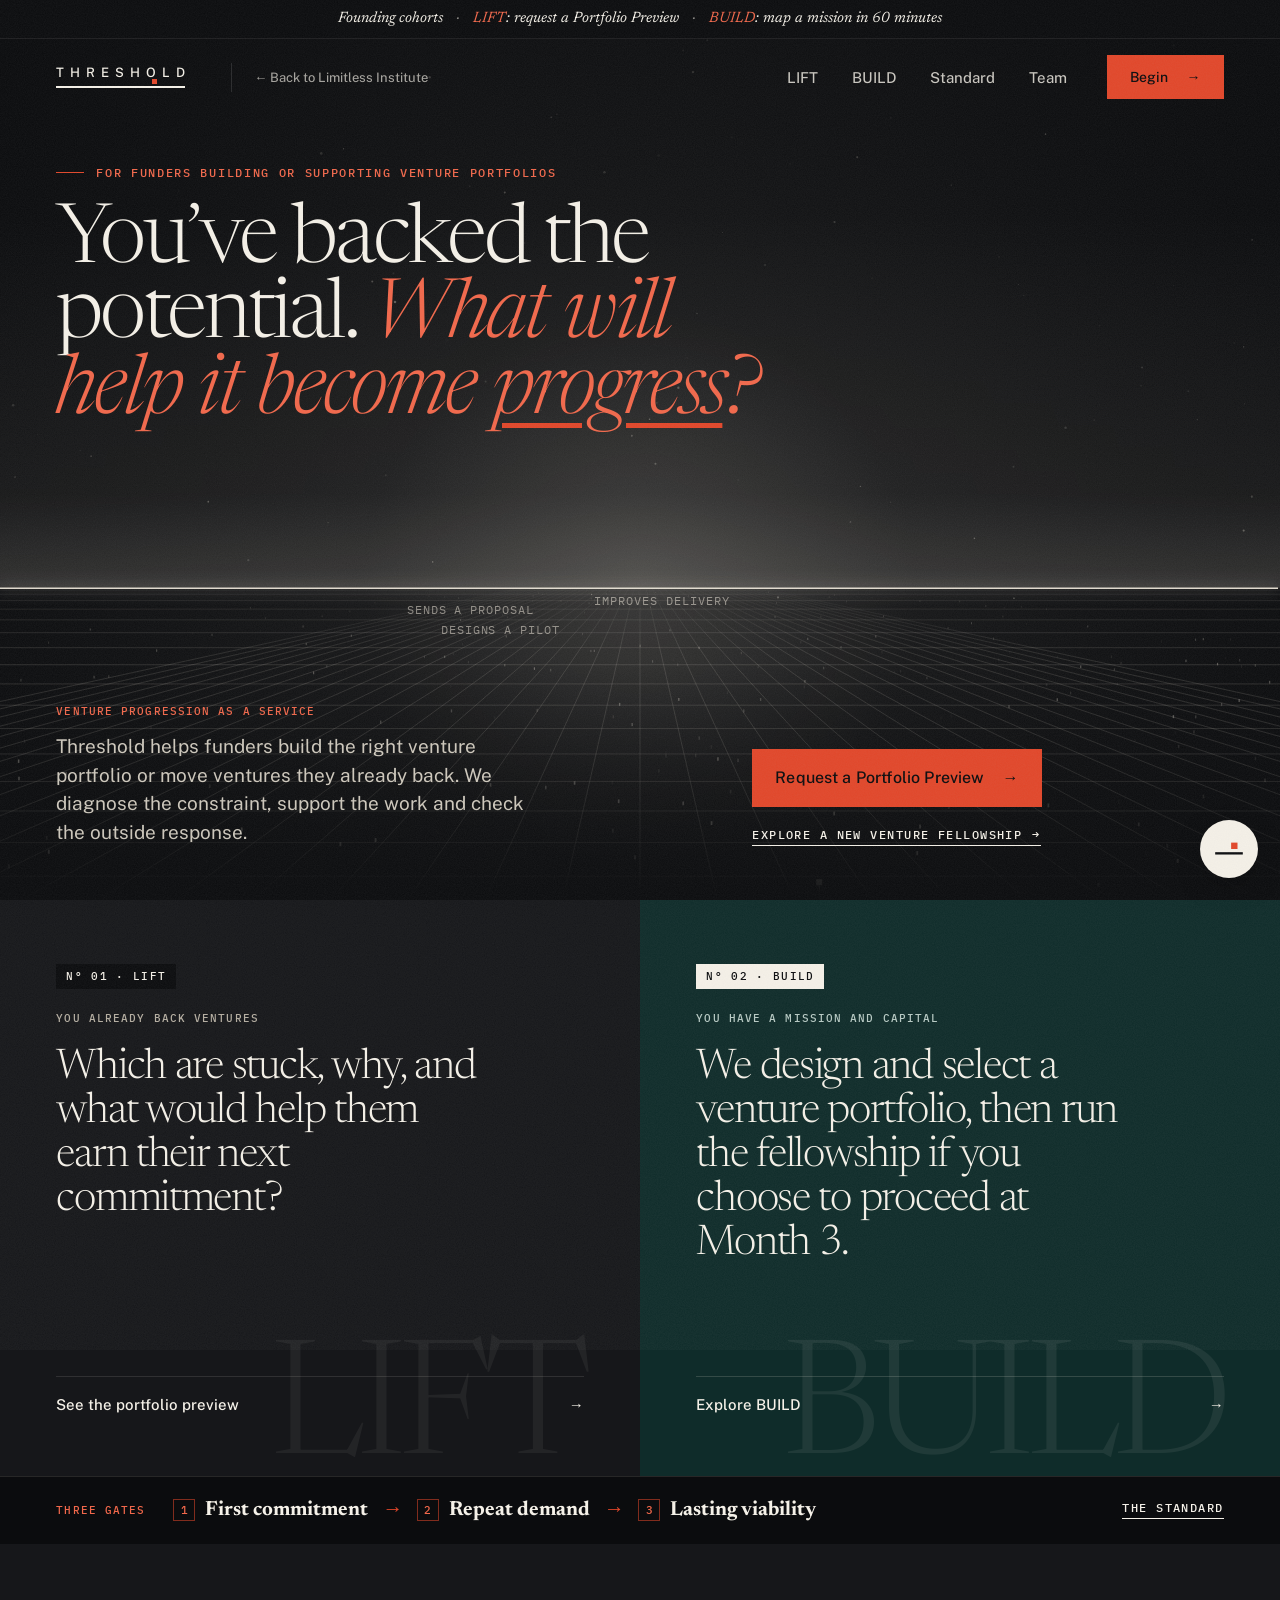
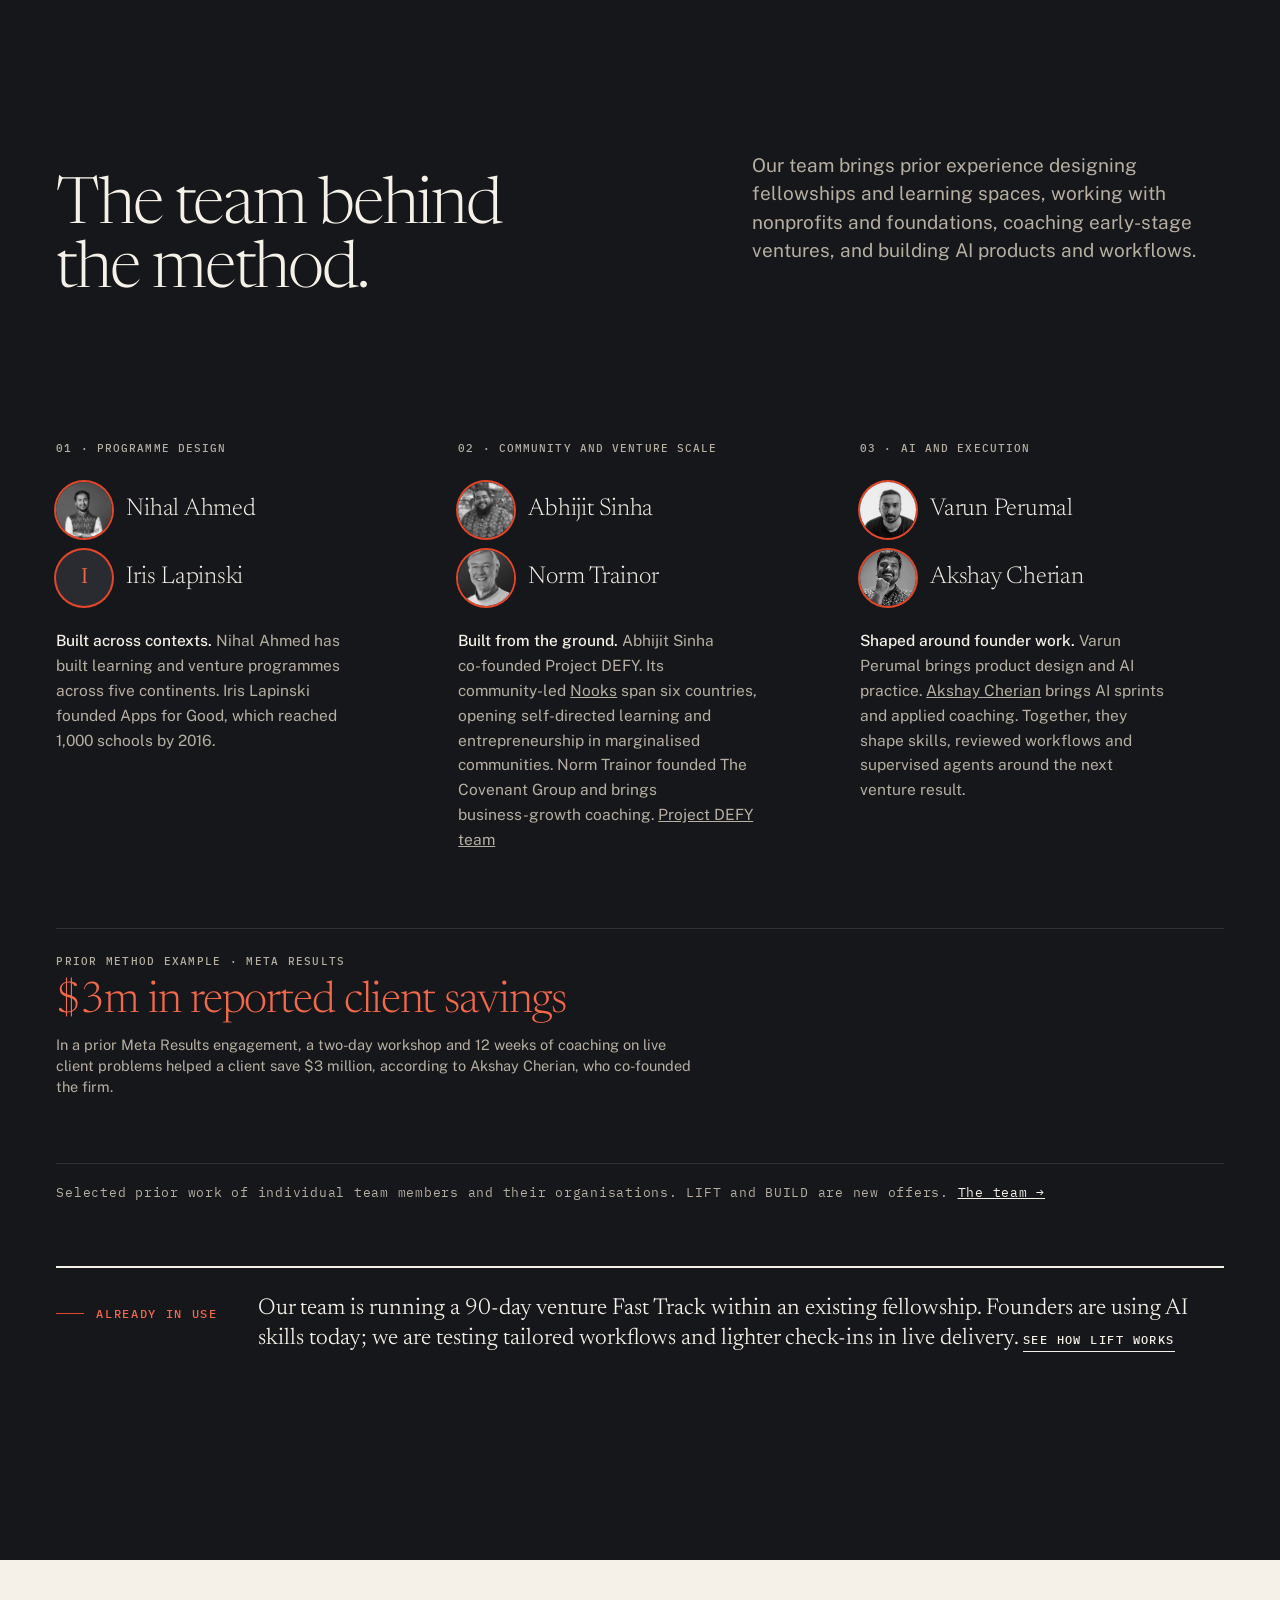
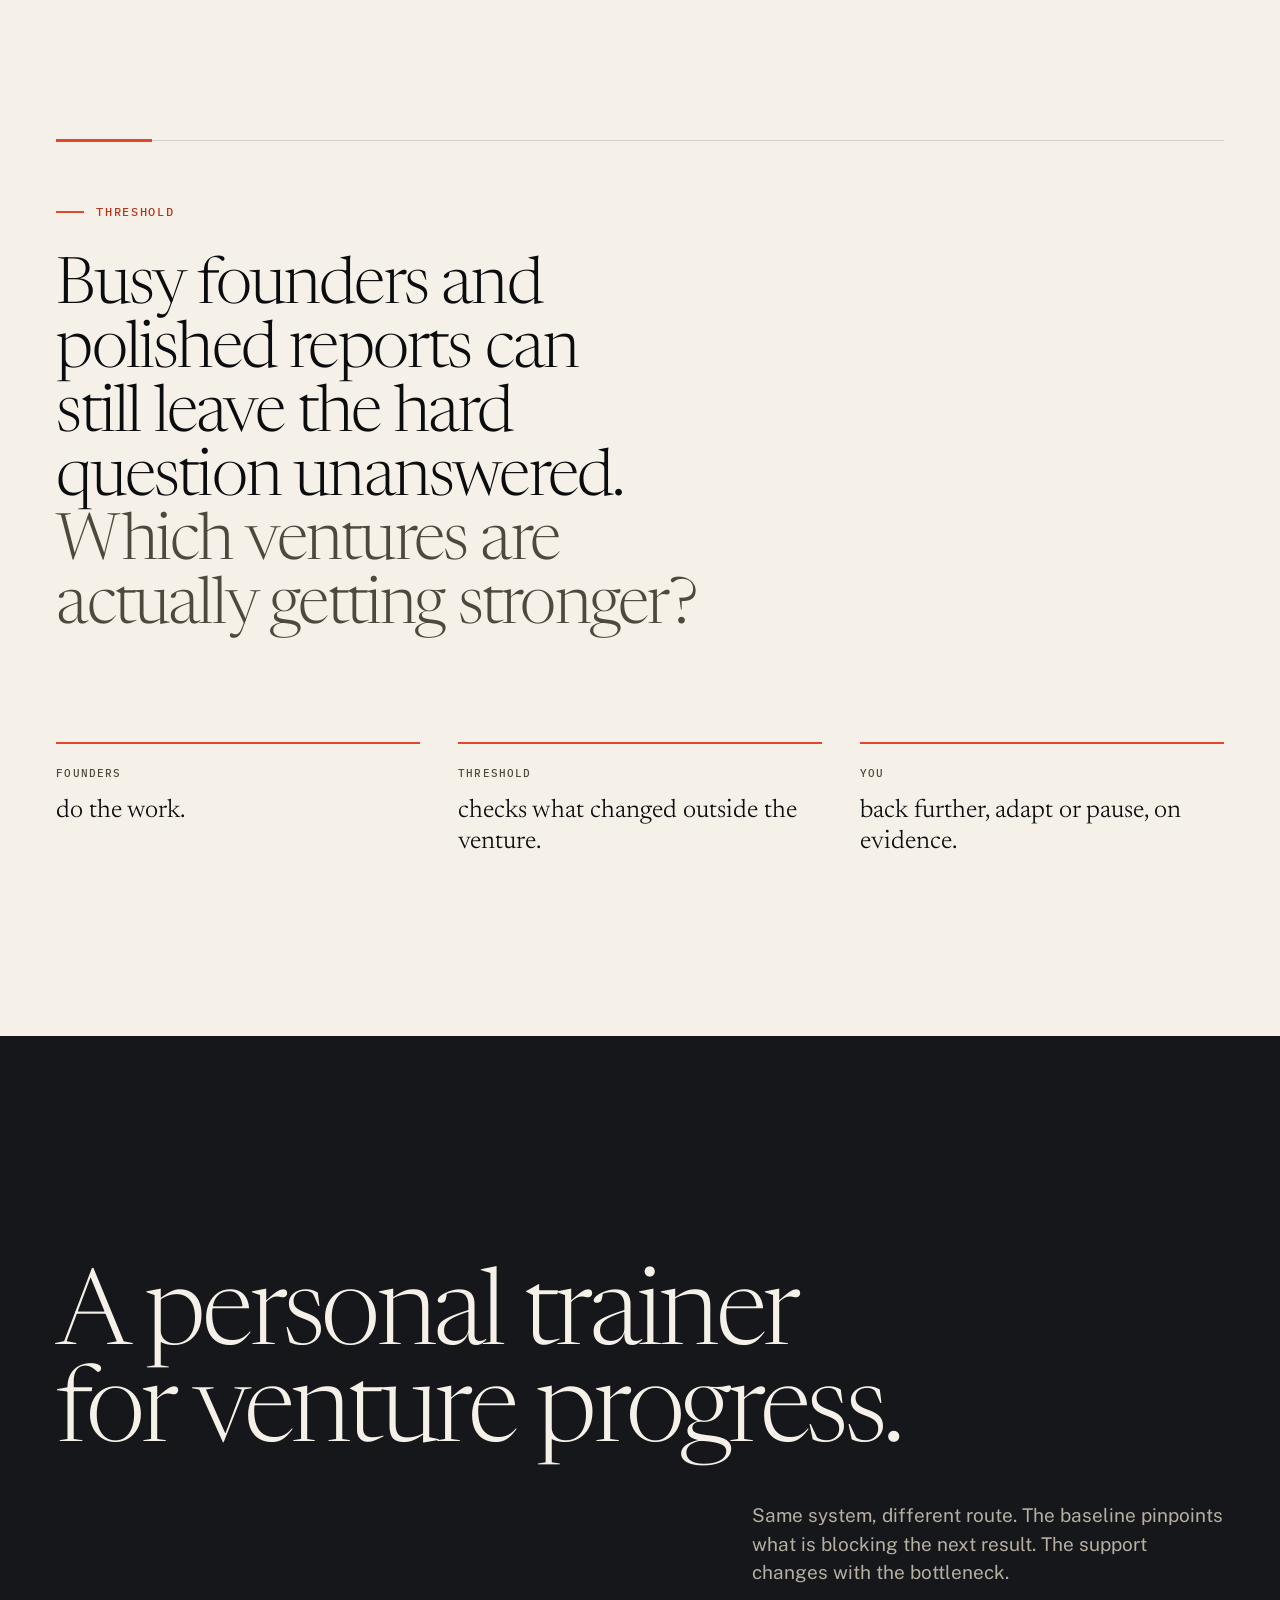
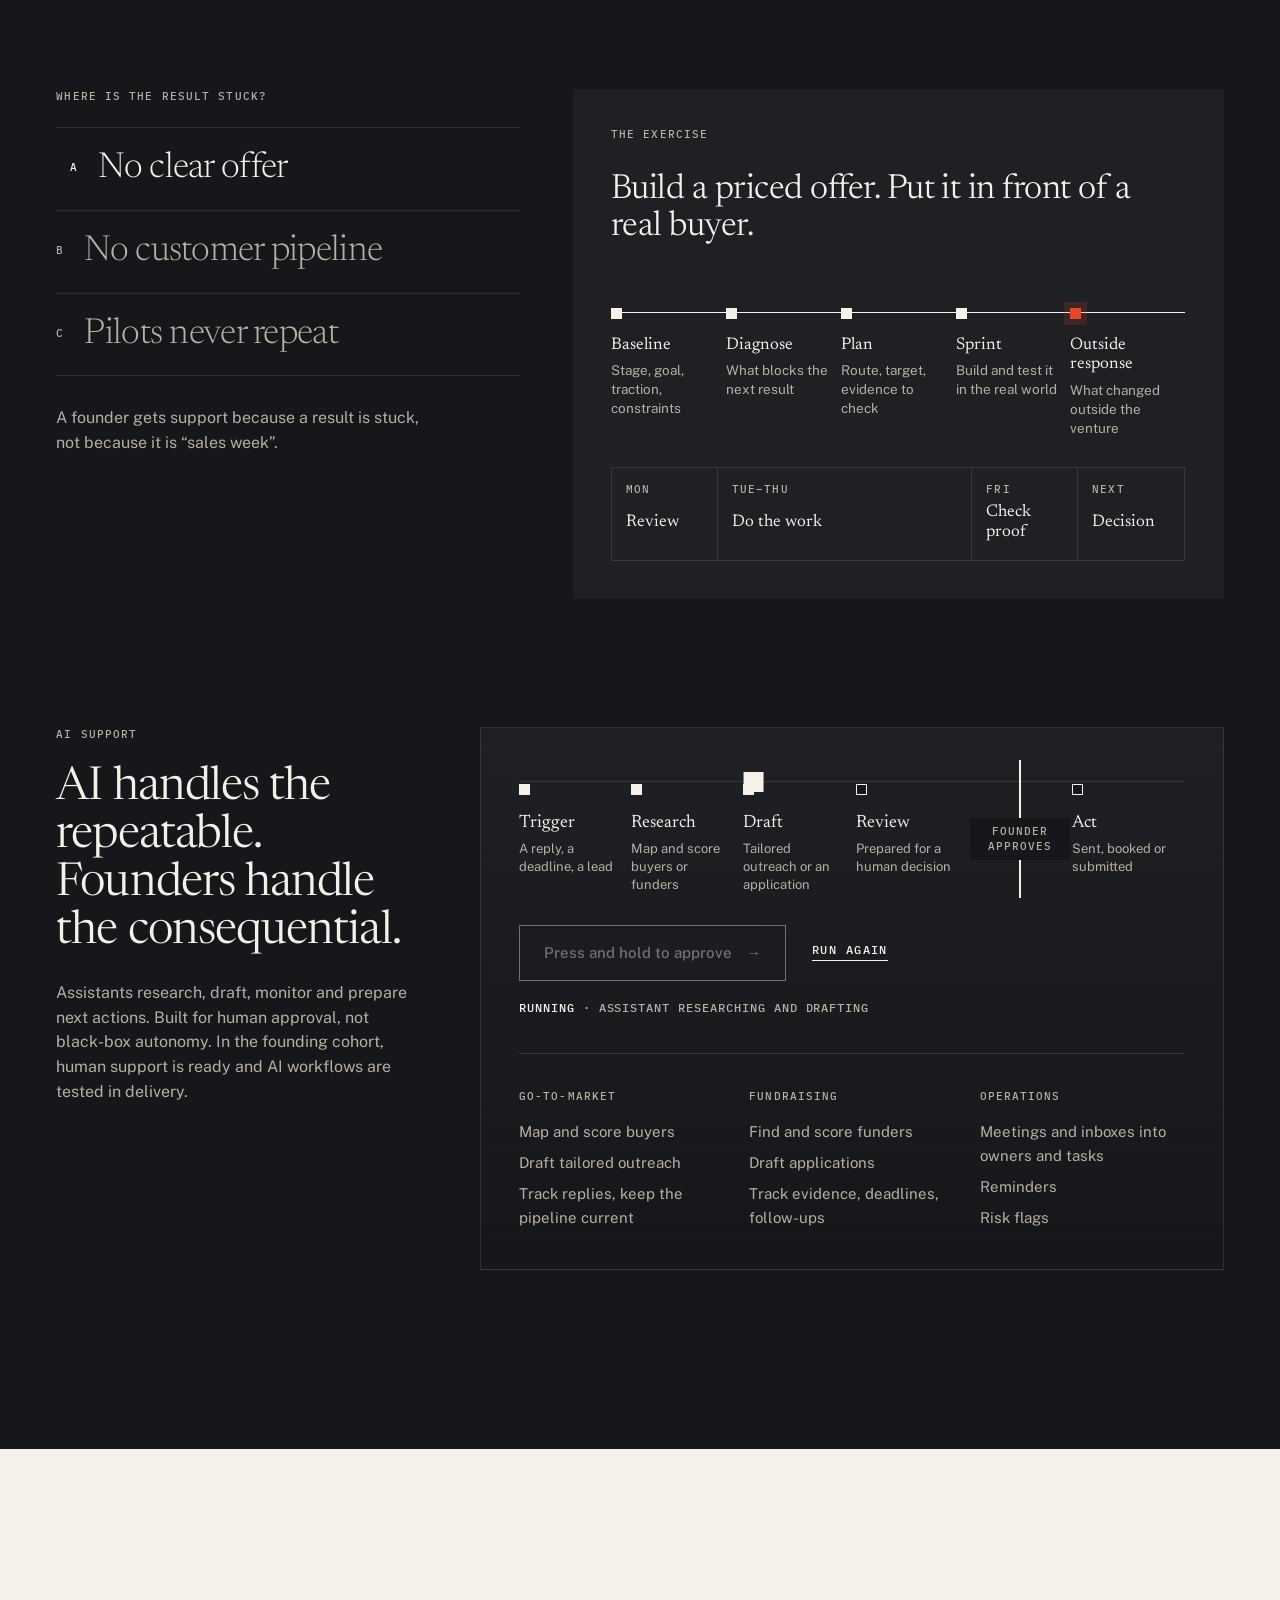
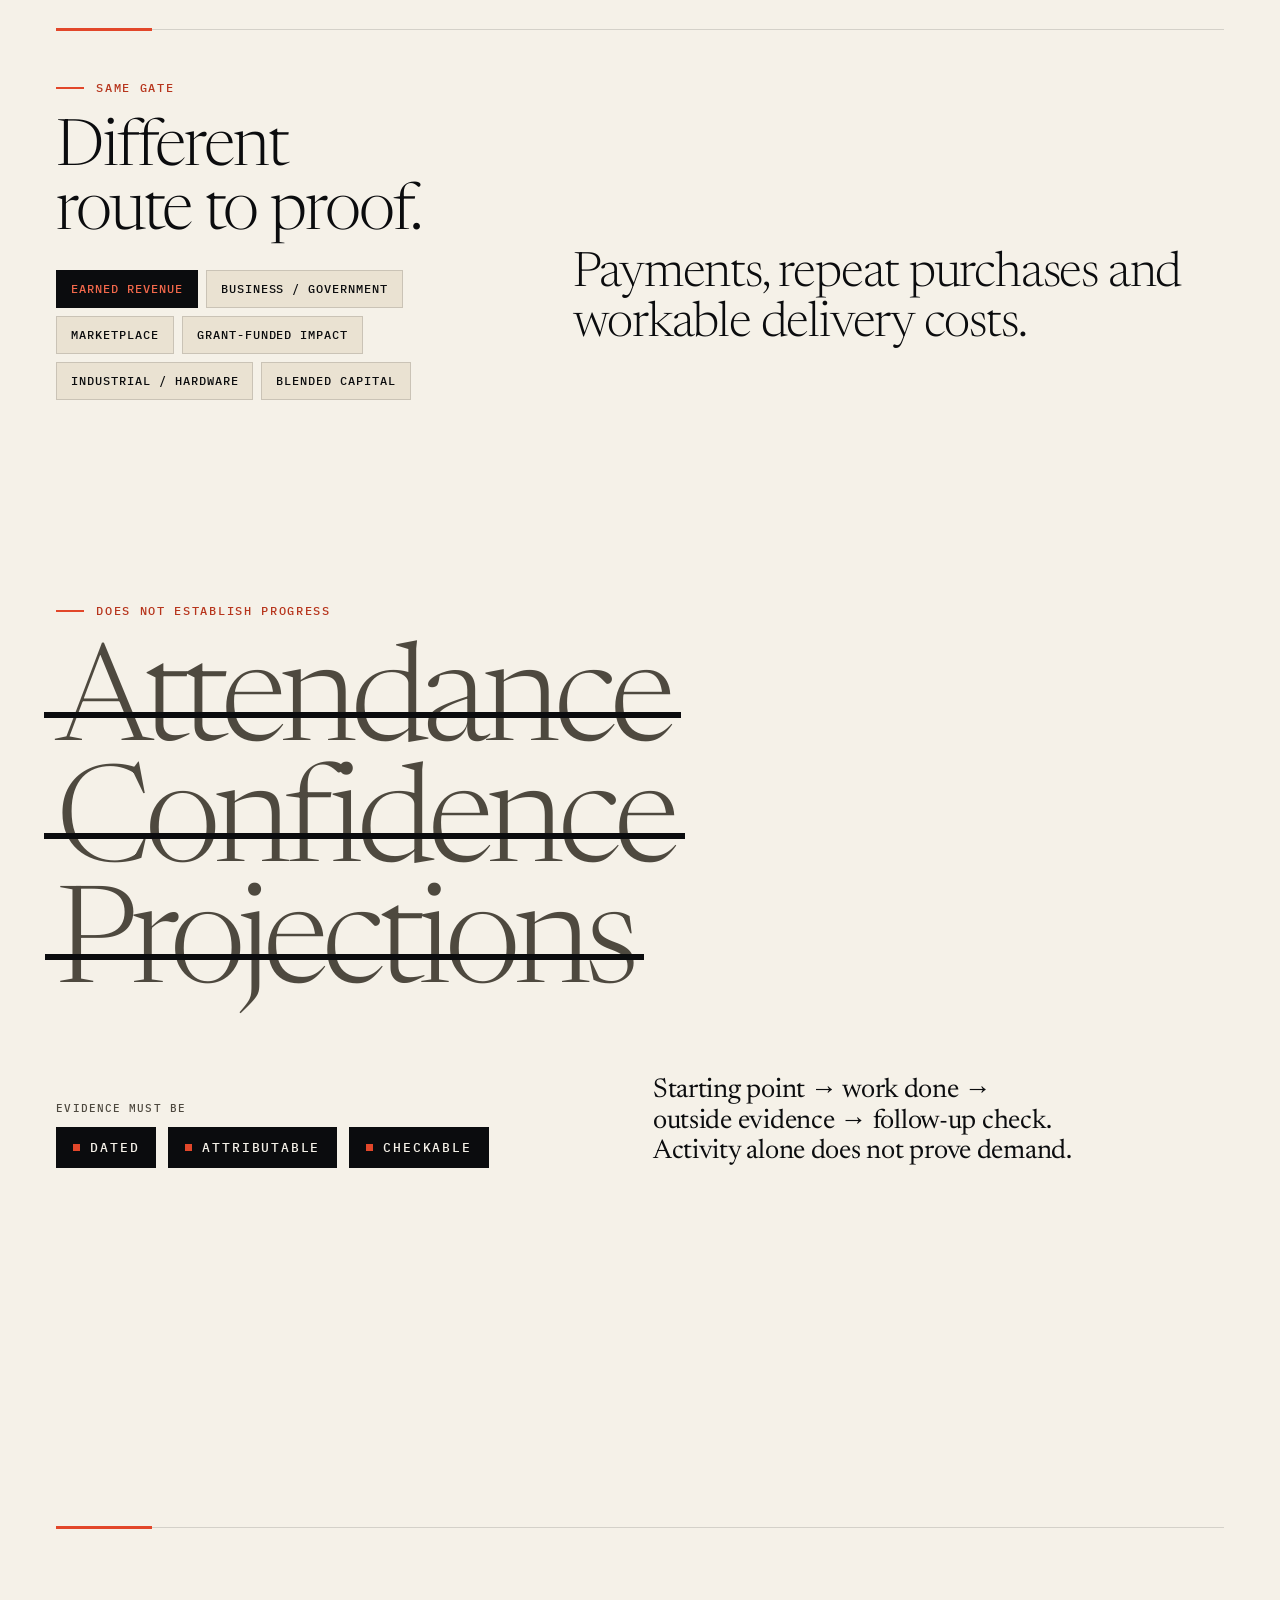
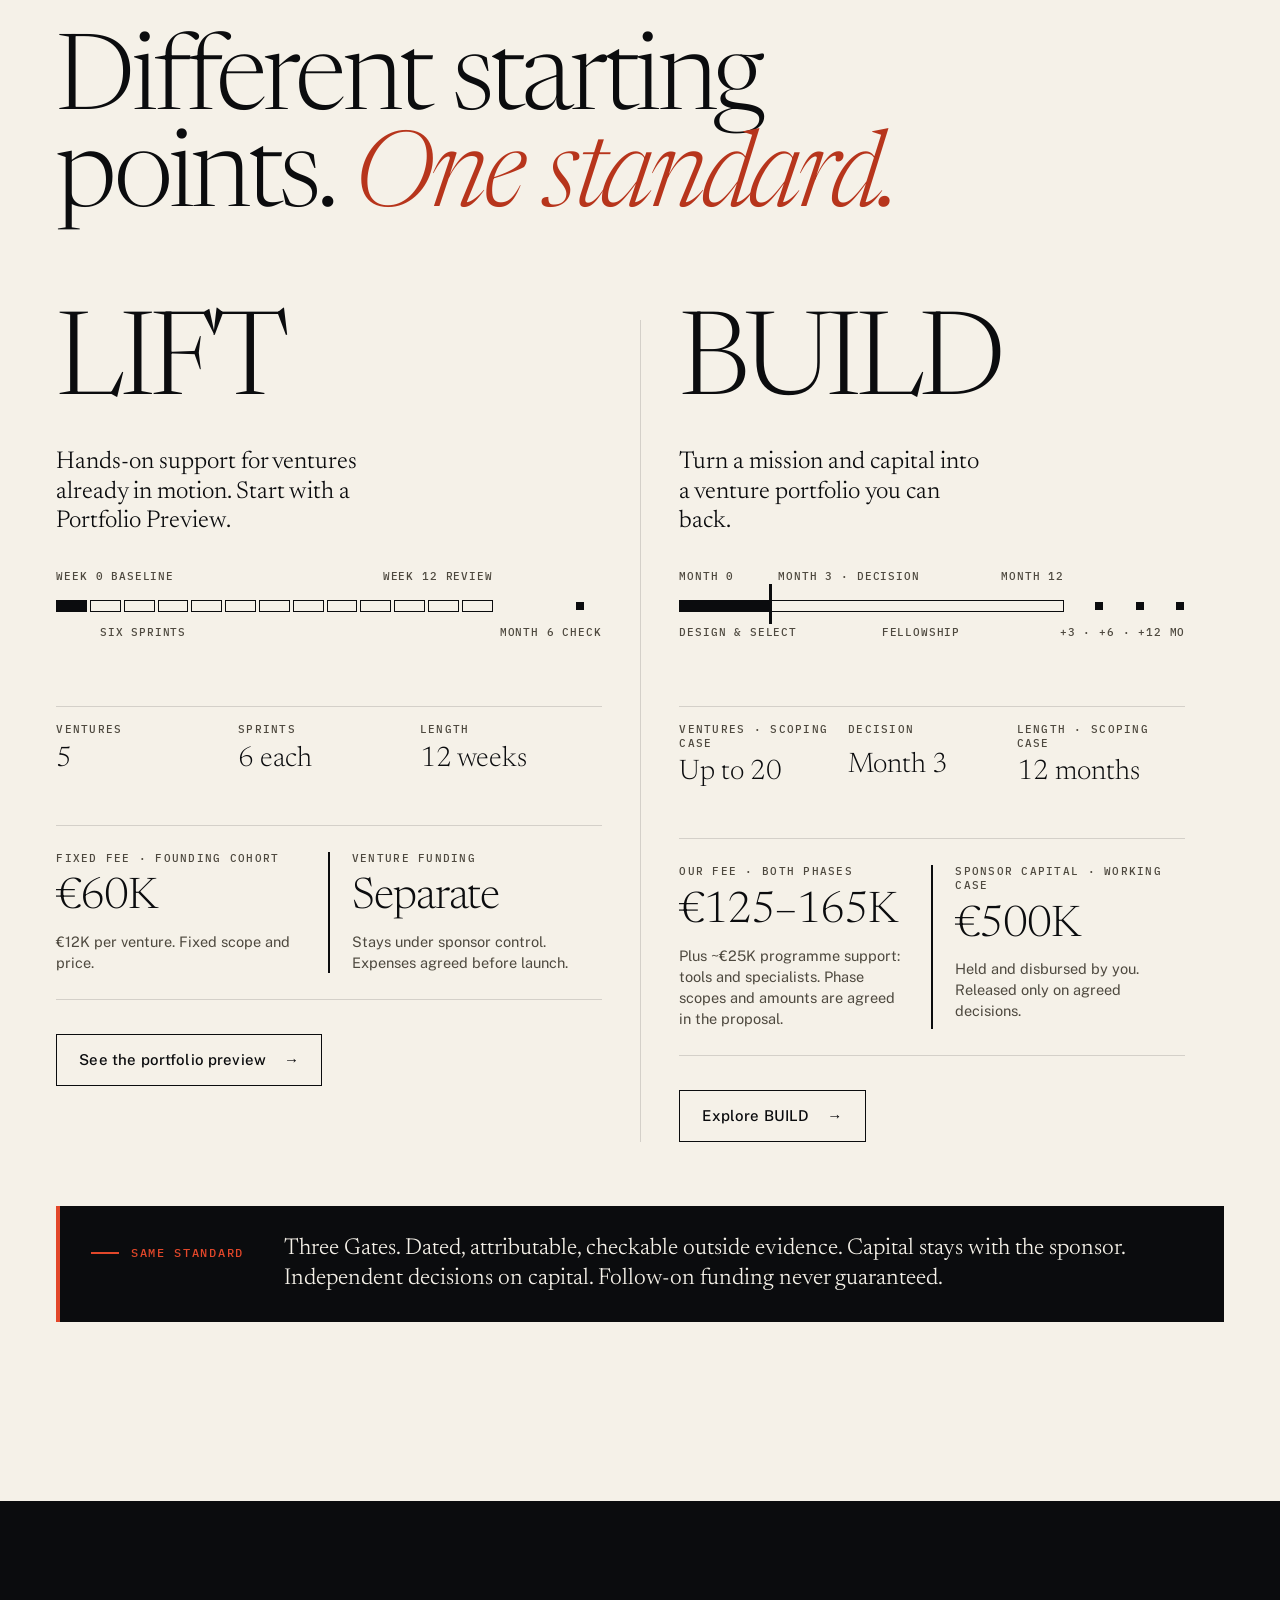
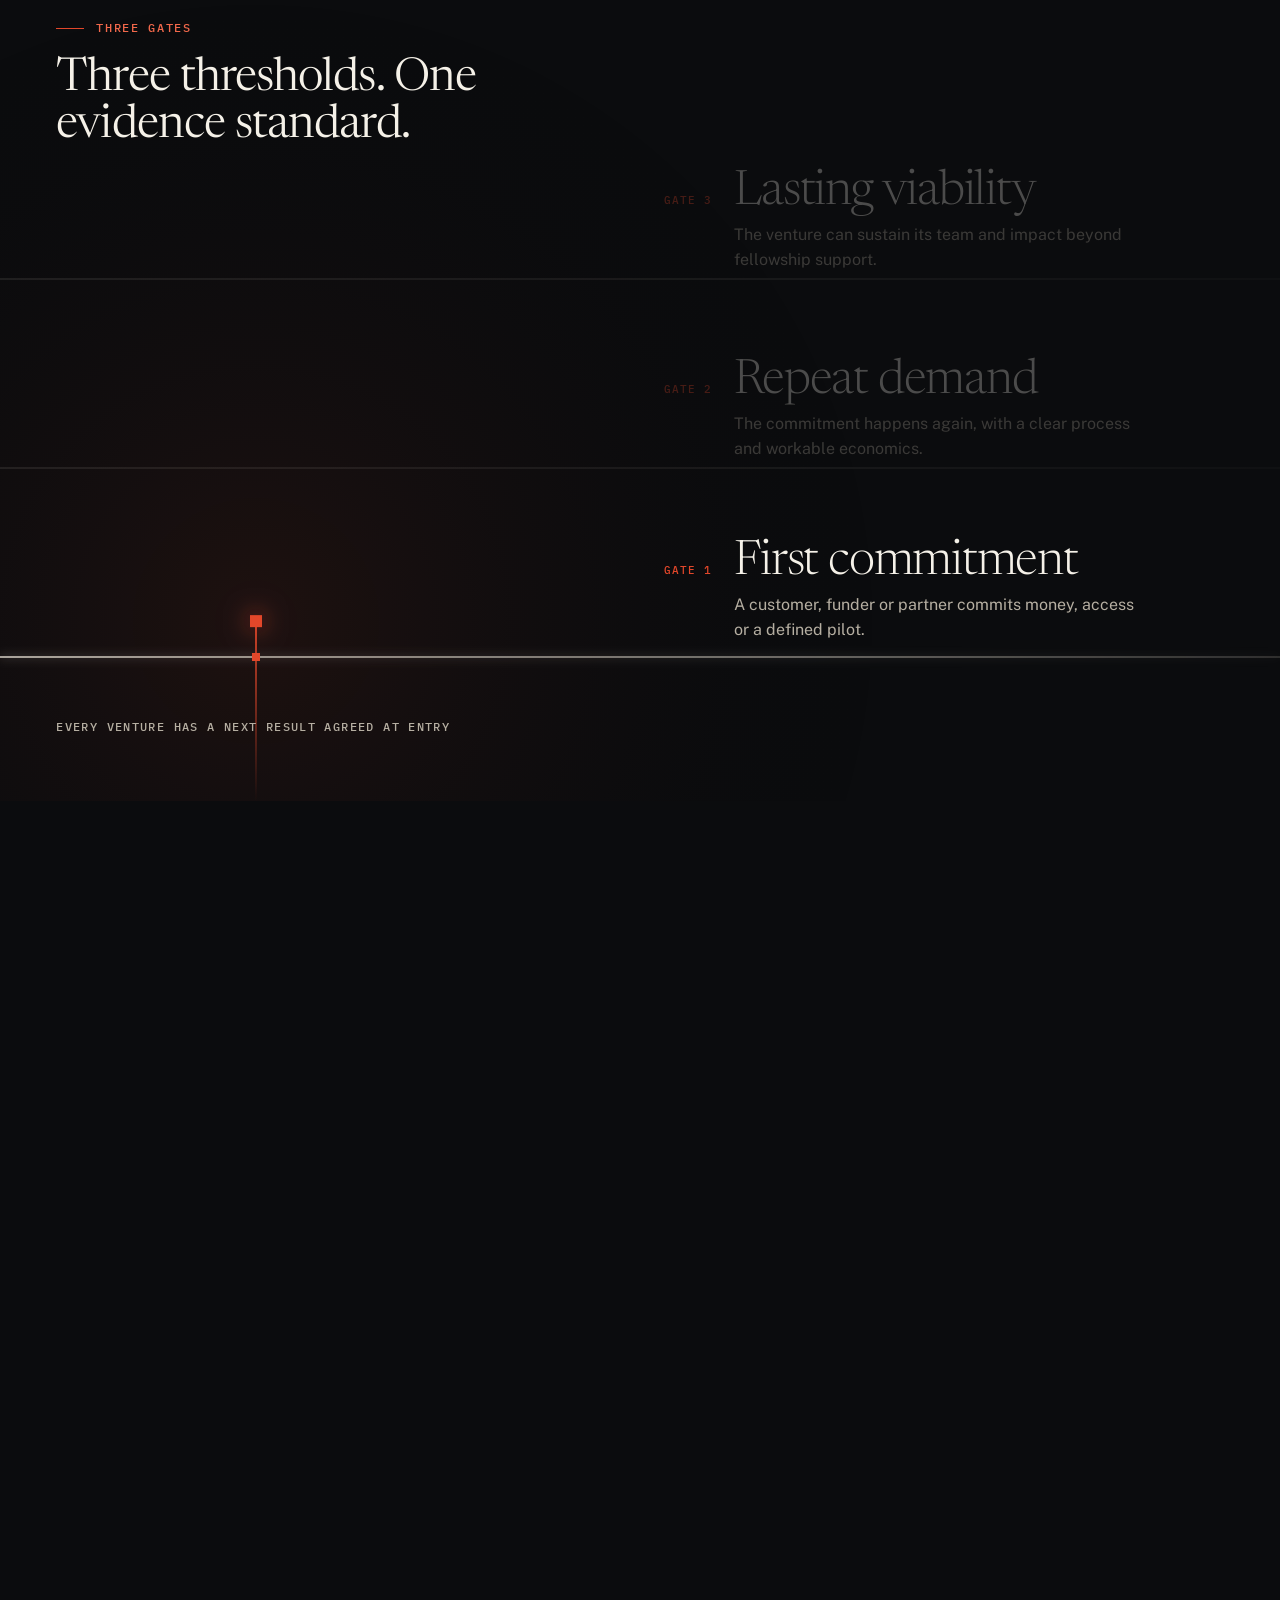
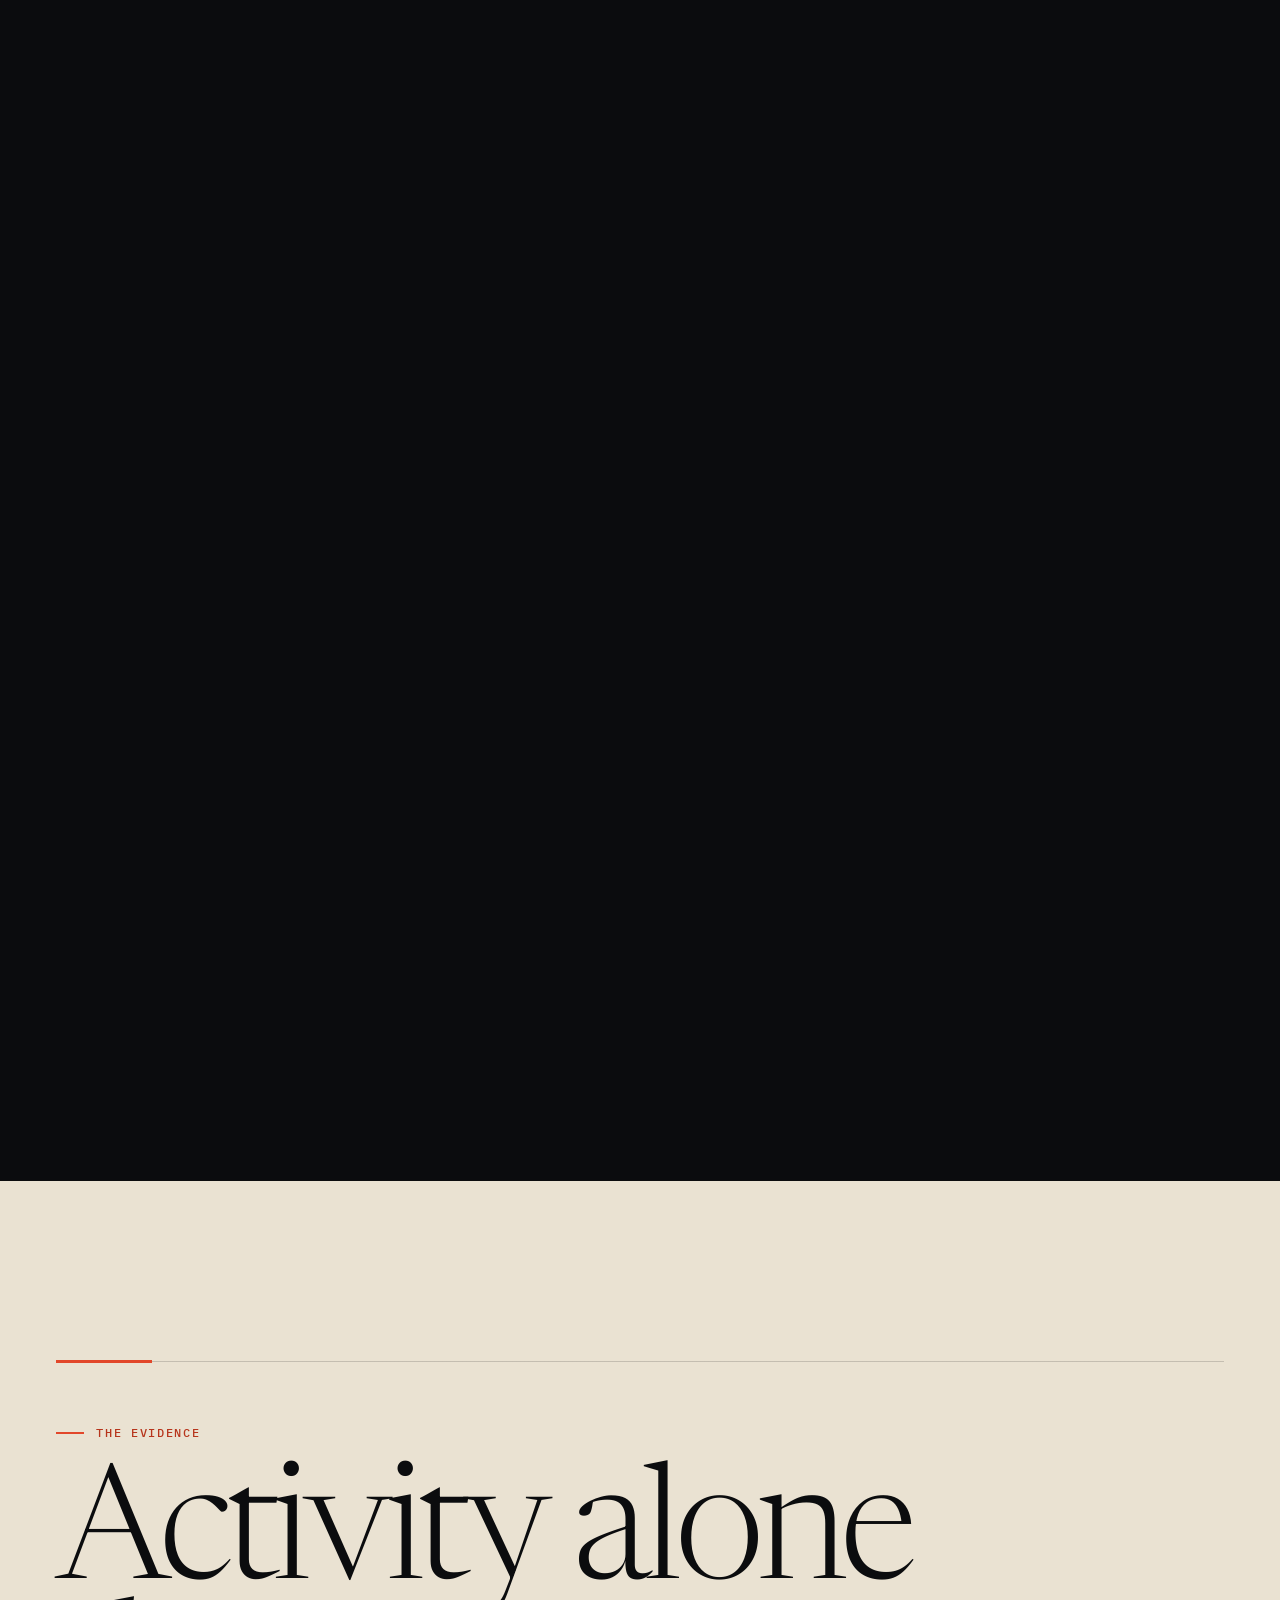
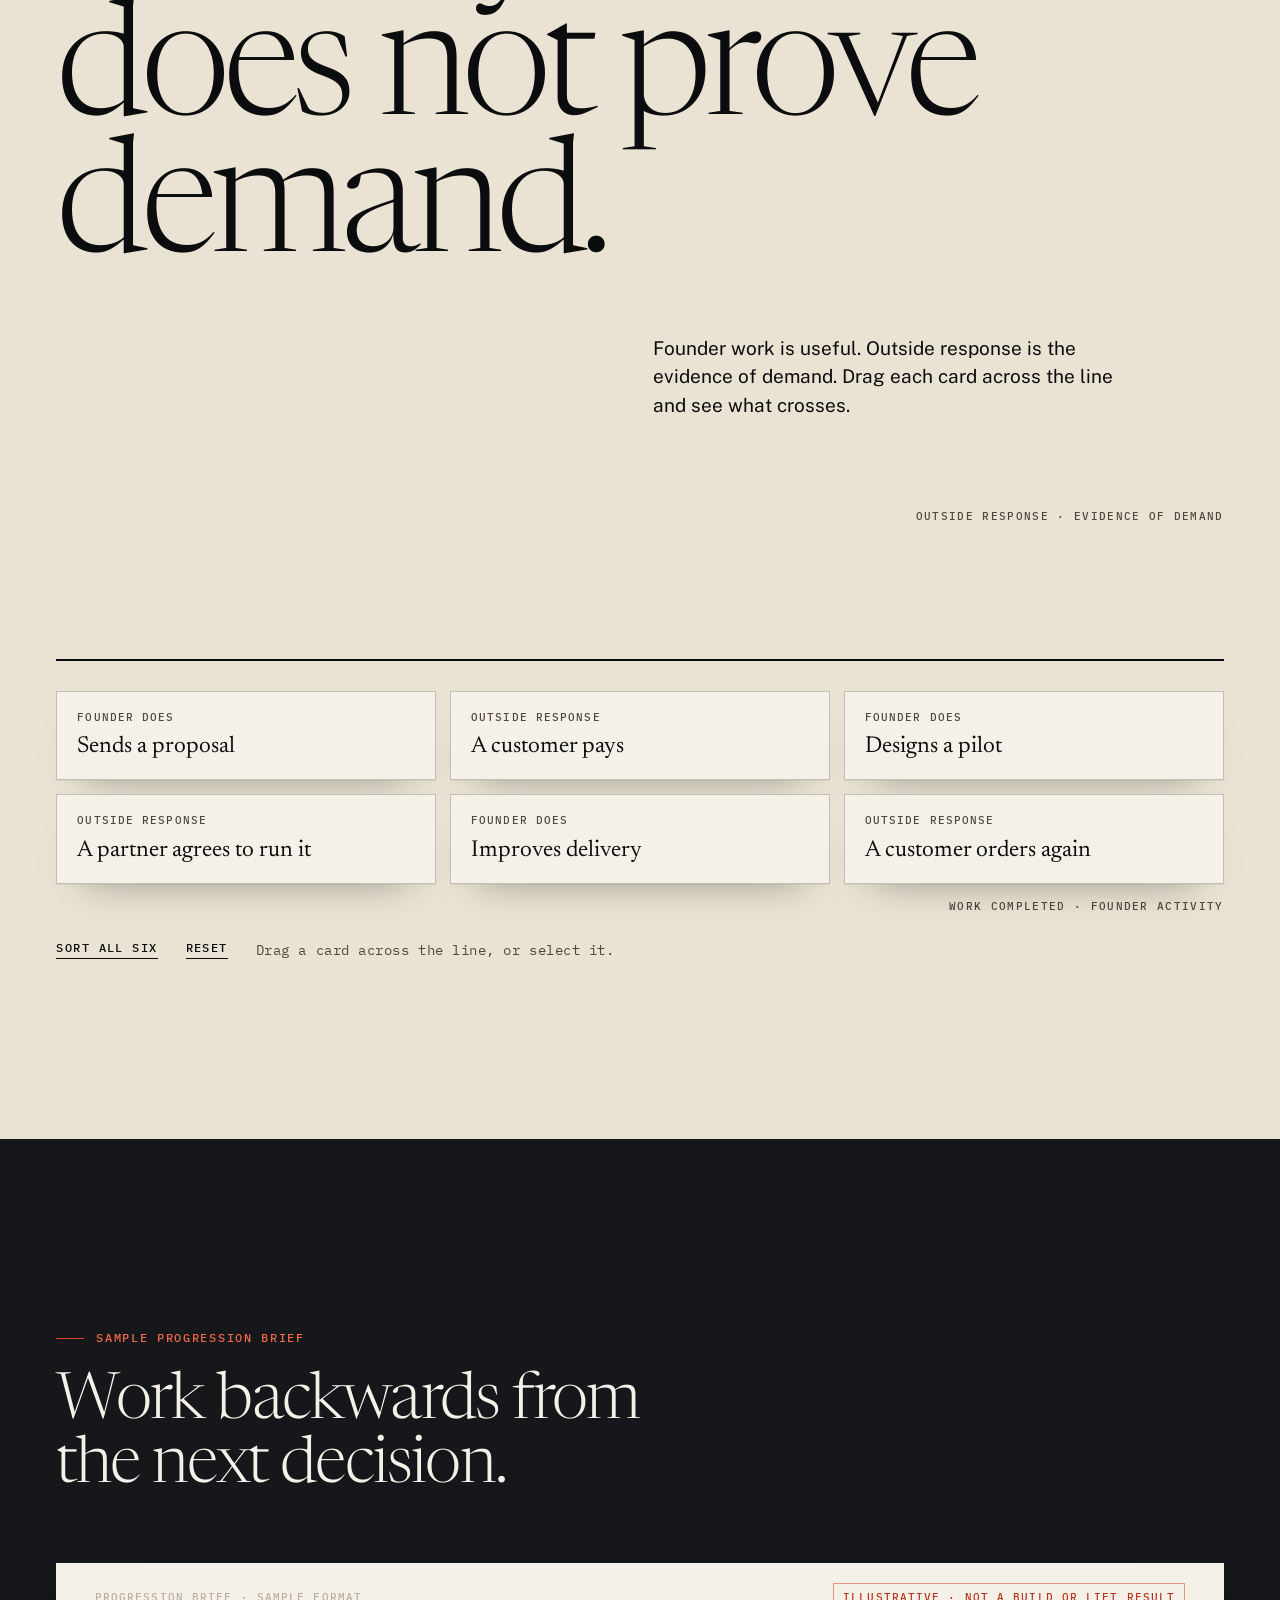
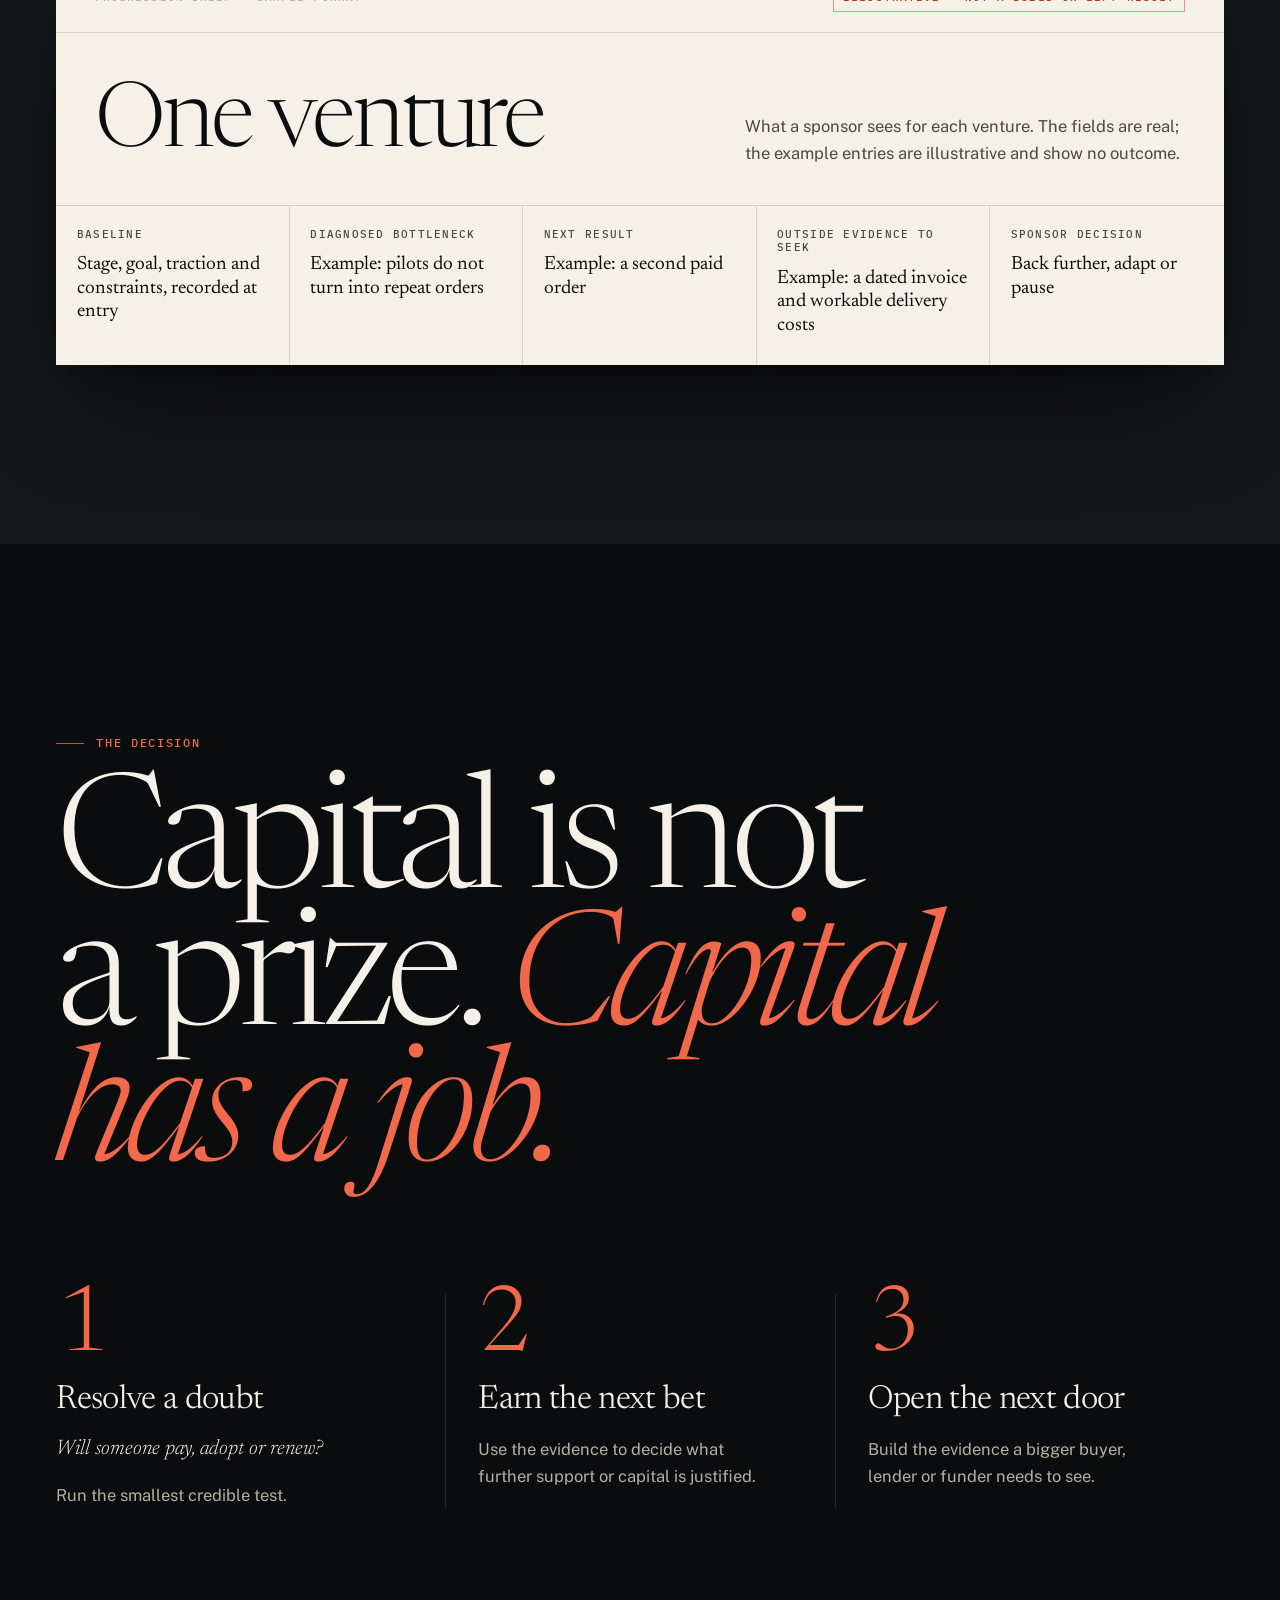
==== commit 45b5abf5: "Add files via upload" ====
--- a/index.html
+++ b/index.html
@@ -75,11 +75,13 @@
   <div class="wrap">
     <div class="g12">
       <div class="c-1-7"><span class="kicker rv">Experience behind Threshold</span>
-      <h2 class="statement rv d1" id="t-exp" style="margin-top:24px">Programme design, venture coaching and AI systems in one team.</h2></div>
+      <h2 class="statement rv d1" id="t-exp" style="margin-top:24px">The team behind the method.</h2></div>
       <p class="lead mute c-8-12 rv d2" style="margin-top:28px">Our team brings prior experience designing fellowships and learning spaces, working with nonprofits and foundations, coaching <span class="nw">early-stage</span> ventures, and building AI products and workflows.</p>
     </div>
-    <div class="team"><div class="rv d0"><span class="tag">Programme design</span><ul class="mems"><li class="mem"><span class="ini" aria-hidden="true">P</span><span>Patrick</span></li><li class="mem"><span class="ini" aria-hidden="true">I</span><span>Iris</span></li><li class="mem"><img src="team-nihal-ahmed.jpg" alt="" width="64" height="64" decoding="async"><span>Nihal Ahmed</span></li><li class="mem"><img src="team-akshay-cherian.jpg" alt="" width="64" height="64" decoding="async"><span>Akshay Cherian</span></li></ul><p>Fellowships and learning spaces, with nonprofits and foundations.</p></div><div class="rv d1"><span class="tag">Venture coaching</span><ul class="mems"><li class="mem"><img src="team-abhijit-sinha.jpg" alt="" width="64" height="64" decoding="async"><span>Abhijit Sinha</span></li><li class="mem"><img src="team-akshay-cherian.jpg" alt="" width="64" height="64" decoding="async"><span>Akshay Cherian</span></li><li class="mem"><img src="team-nihal-ahmed.jpg" alt="" width="64" height="64" decoding="async"><span>Nihal Ahmed</span></li><li class="mem"><img src="team-norm-trainor.jpg" alt="" width="64" height="64" decoding="async"><span>Norm Trainor</span></li></ul><p>Coaching <span class="nw">early-stage</span> founders towards their next result.</p></div><div class="rv d2"><span class="tag">AI systems</span><ul class="mems"><li class="mem"><img src="team-varun-perumal.jpg" alt="" width="64" height="64" decoding="async"><span>Varun Perumal</span></li><li class="mem"><img src="team-akshay-cherian.jpg" alt="" width="64" height="64" decoding="async"><span>Akshay Cherian</span></li></ul><p>AI products and workflows, built for human approval.</p></div></div>
-    <p class="disc">Selected prior work belongs to individual contributors and their organisations. It is not a BUILD or LIFT result. BUILD and LIFT have not yet completed their own full cohorts. <a href="team.html" style="color:var(--bone)">The team →</a></p>
+    <div class="team"><div class="rv d0"><span class="tag">01 · Programme design</span><ul class="mems"><li class="mem"><img src="team-nihal-ahmed.jpg" alt="" width="64" height="64" decoding="async"><span>Nihal Ahmed</span></li><li class="mem"><span class="ini" aria-hidden="true">I</span><span>Iris Lapinski</span></li></ul><p><b style="color:var(--fg);font-weight:500">Built across contexts.</b> Nihal Ahmed has built learning and venture programmes across five continents. Iris Lapinski founded Apps for Good, which reached 1,000 schools by 2016.</p></div><div class="rv d1"><span class="tag">02 · Community and venture scale</span><ul class="mems"><li class="mem"><img src="team-abhijit-sinha.jpg" alt="" width="64" height="64" decoding="async"><span>Abhijit Sinha</span></li><li class="mem"><img src="team-norm-trainor.jpg" alt="" width="64" height="64" decoding="async"><span>Norm Trainor</span></li></ul><p><b style="color:var(--fg);font-weight:500">Built from the ground.</b> Abhijit Sinha <span class="nw">co-founded</span> Project DEFY. Its <span class="nw">community-led</span> <a href="https://projectdefy.org/movement/" target="_blank" rel="noopener">Nooks</a> span six countries, opening <span class="nw">self-directed</span> learning and entrepreneurship in marginalised communities. Norm Trainor founded The Covenant Group and brings <span class="nw">business-growth</span> coaching. <a href="https://projectdefy.org/our-team/" target="_blank" rel="noopener">Project DEFY team</a></p></div><div class="rv d2"><span class="tag">03 · AI and execution</span><ul class="mems"><li class="mem"><img src="team-varun-perumal.jpg" alt="" width="64" height="64" decoding="async"><span>Varun Perumal</span></li><li class="mem"><img src="team-akshay-cherian.jpg" alt="" width="64" height="64" decoding="async"><span>Akshay Cherian</span></li></ul><p><b style="color:var(--fg);font-weight:500">Shaped around founder work.</b> Varun Perumal brings product design and AI practice. <a href="https://in.linkedin.com/in/akshaycherian" target="_blank" rel="noopener">Akshay Cherian</a> brings AI sprints and applied coaching. Together, they shape skills, reviewed workflows and supervised agents around the next venture result.</p></div></div>
+    <div class="terms" style="grid-template-columns:1fr;margin-top:clamp(48px,6vw,88px);border-bottom:0"><div class="rv"><span class="k">Prior method example · Meta Results</span><span class="v">$3m in reported client savings</span><span class="s" style="max-width:72ch">In a prior Meta Results engagement, a <span class="nw">two-day</span> workshop and 12 weeks of coaching on live client problems helped a client save $3 million, according to Akshay Cherian, who <span class="nw">co-founded</span> the firm.</span></div></div>
+    <p class="disc">Selected prior work of individual team members and their organisations. LIFT and BUILD are new offers. <a href="team.html" style="color:var(--bone)">The team →</a></p>
+    <div class="same rv"><span class="kicker">Already in use</span><p>Our team is running a <span class="nw">90-day</span> venture Fast Track within an existing fellowship. Founders are using AI skills today; we are testing tailored workflows and lighter <span class="nw">check-ins</span> in live delivery. <a class="lnk" href="lift.html#how" style="color:var(--bone);white-space:nowrap">See how LIFT works</a></p></div>
   </div>
 </section>
 
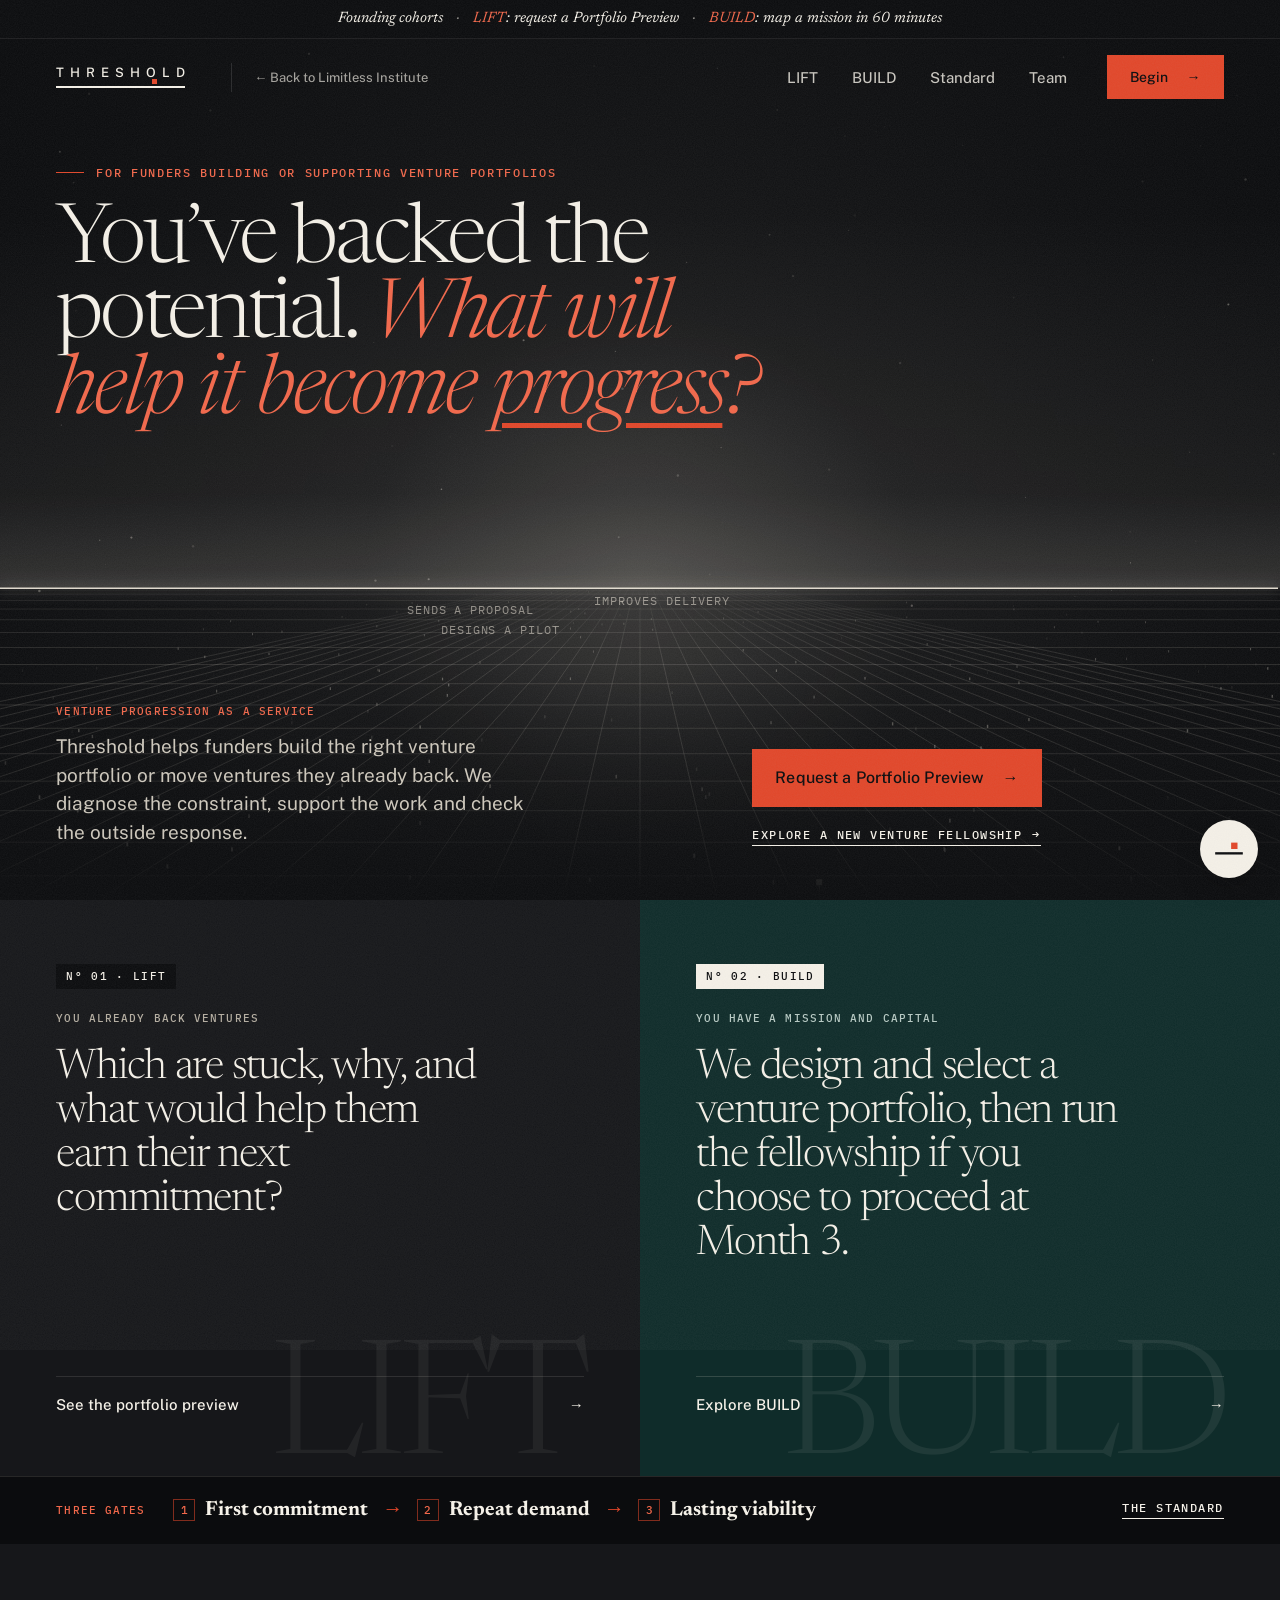
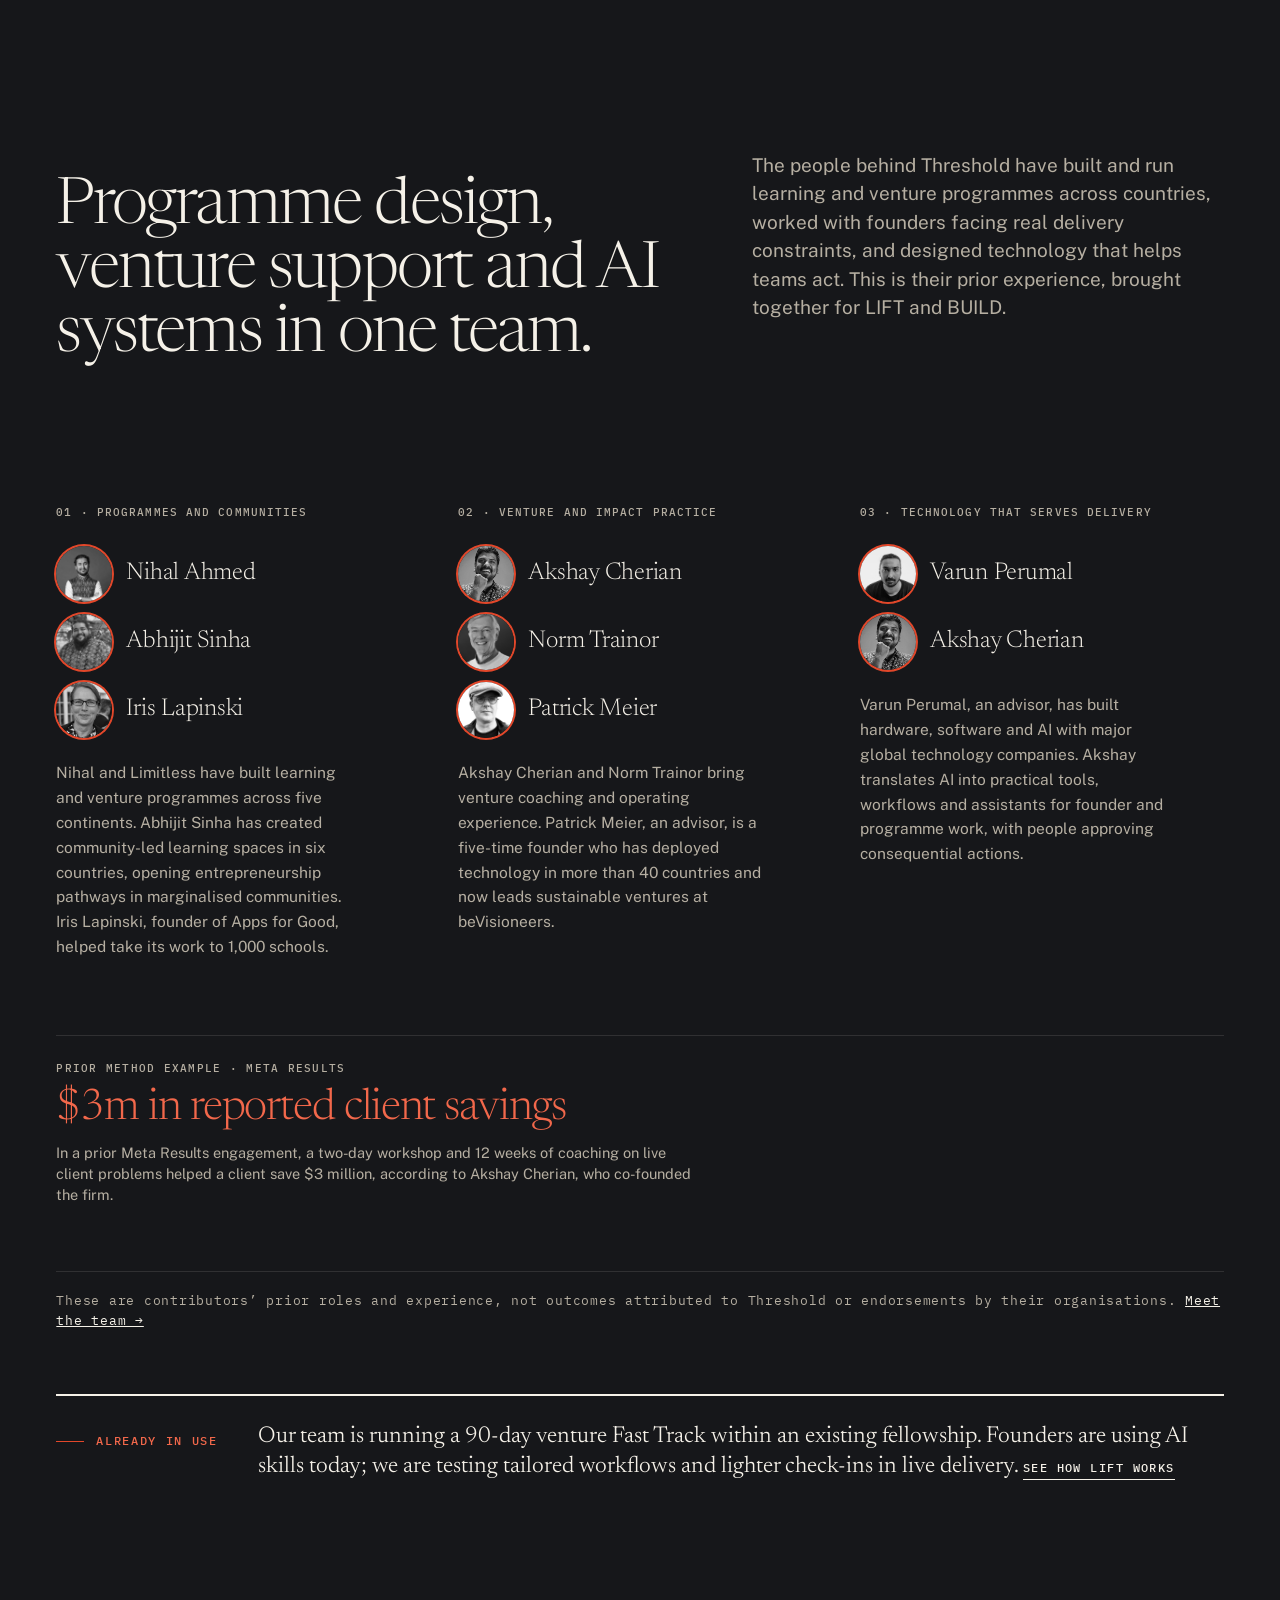
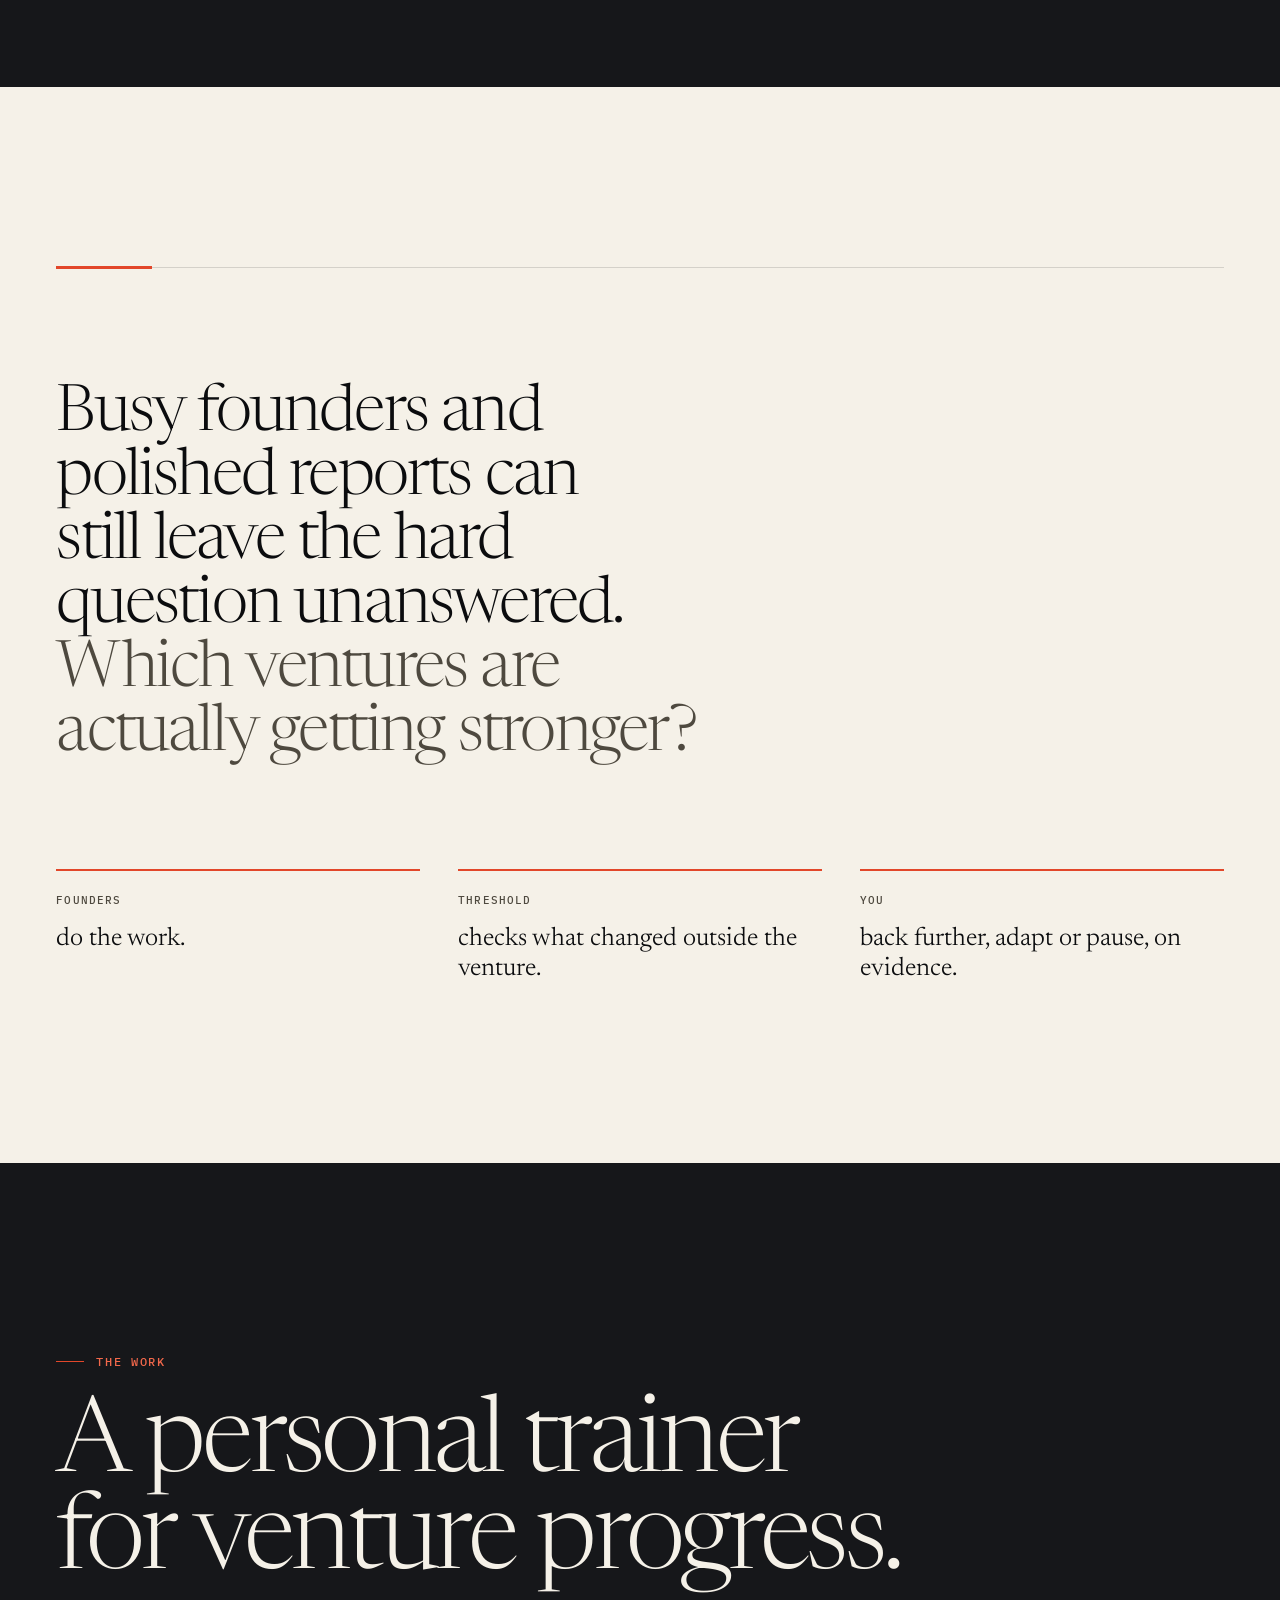
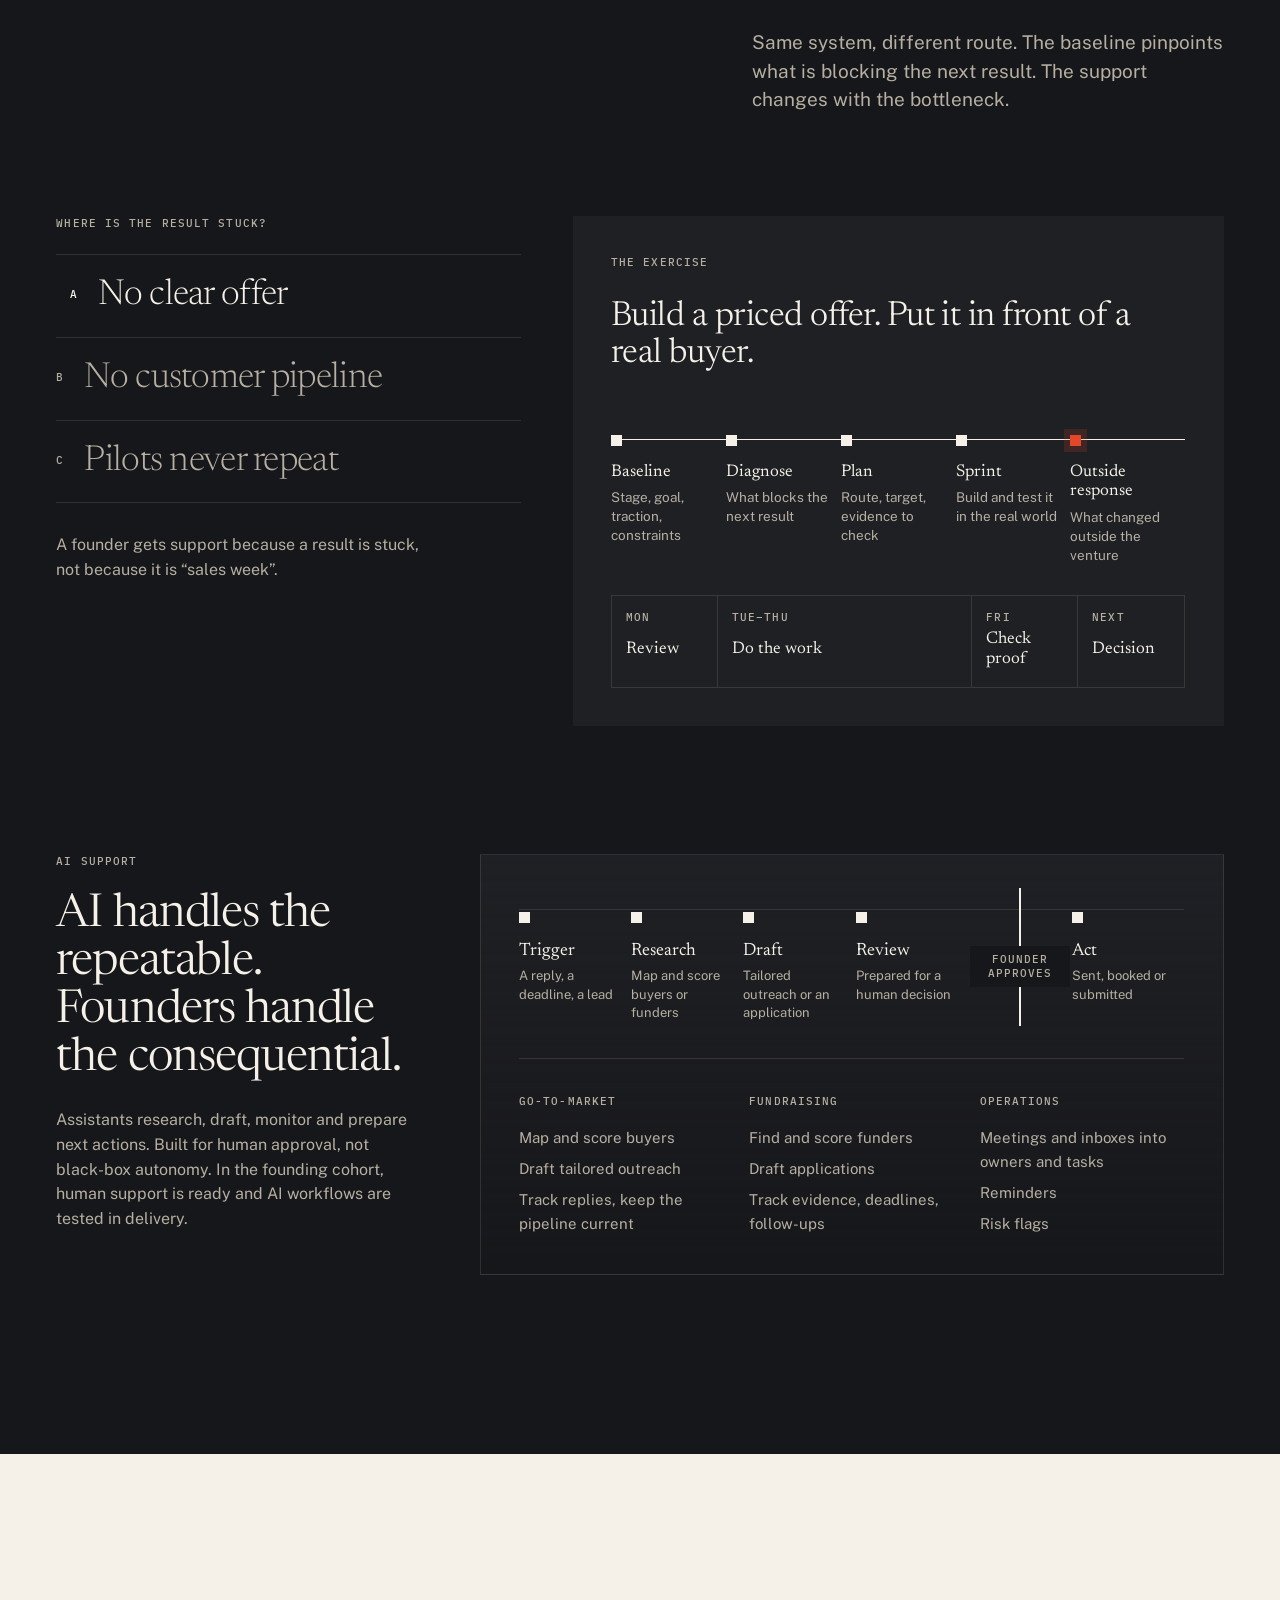
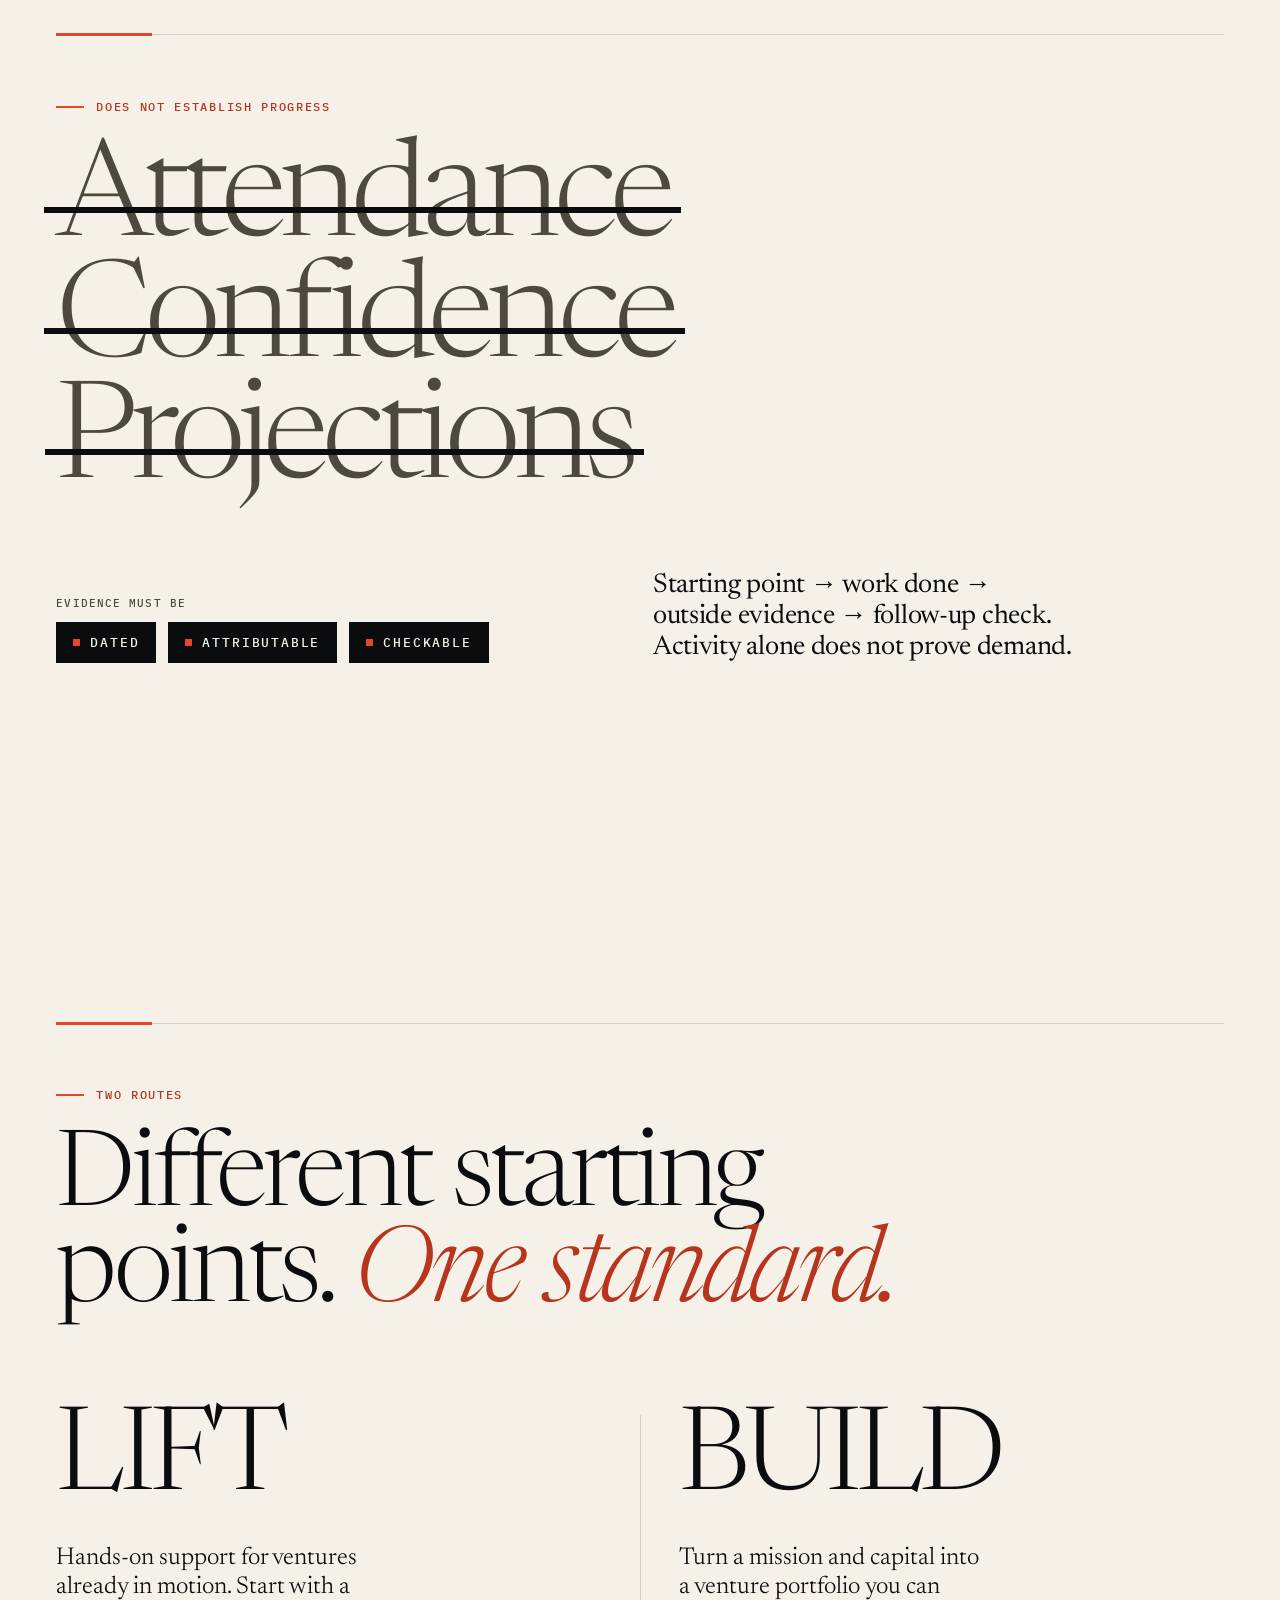
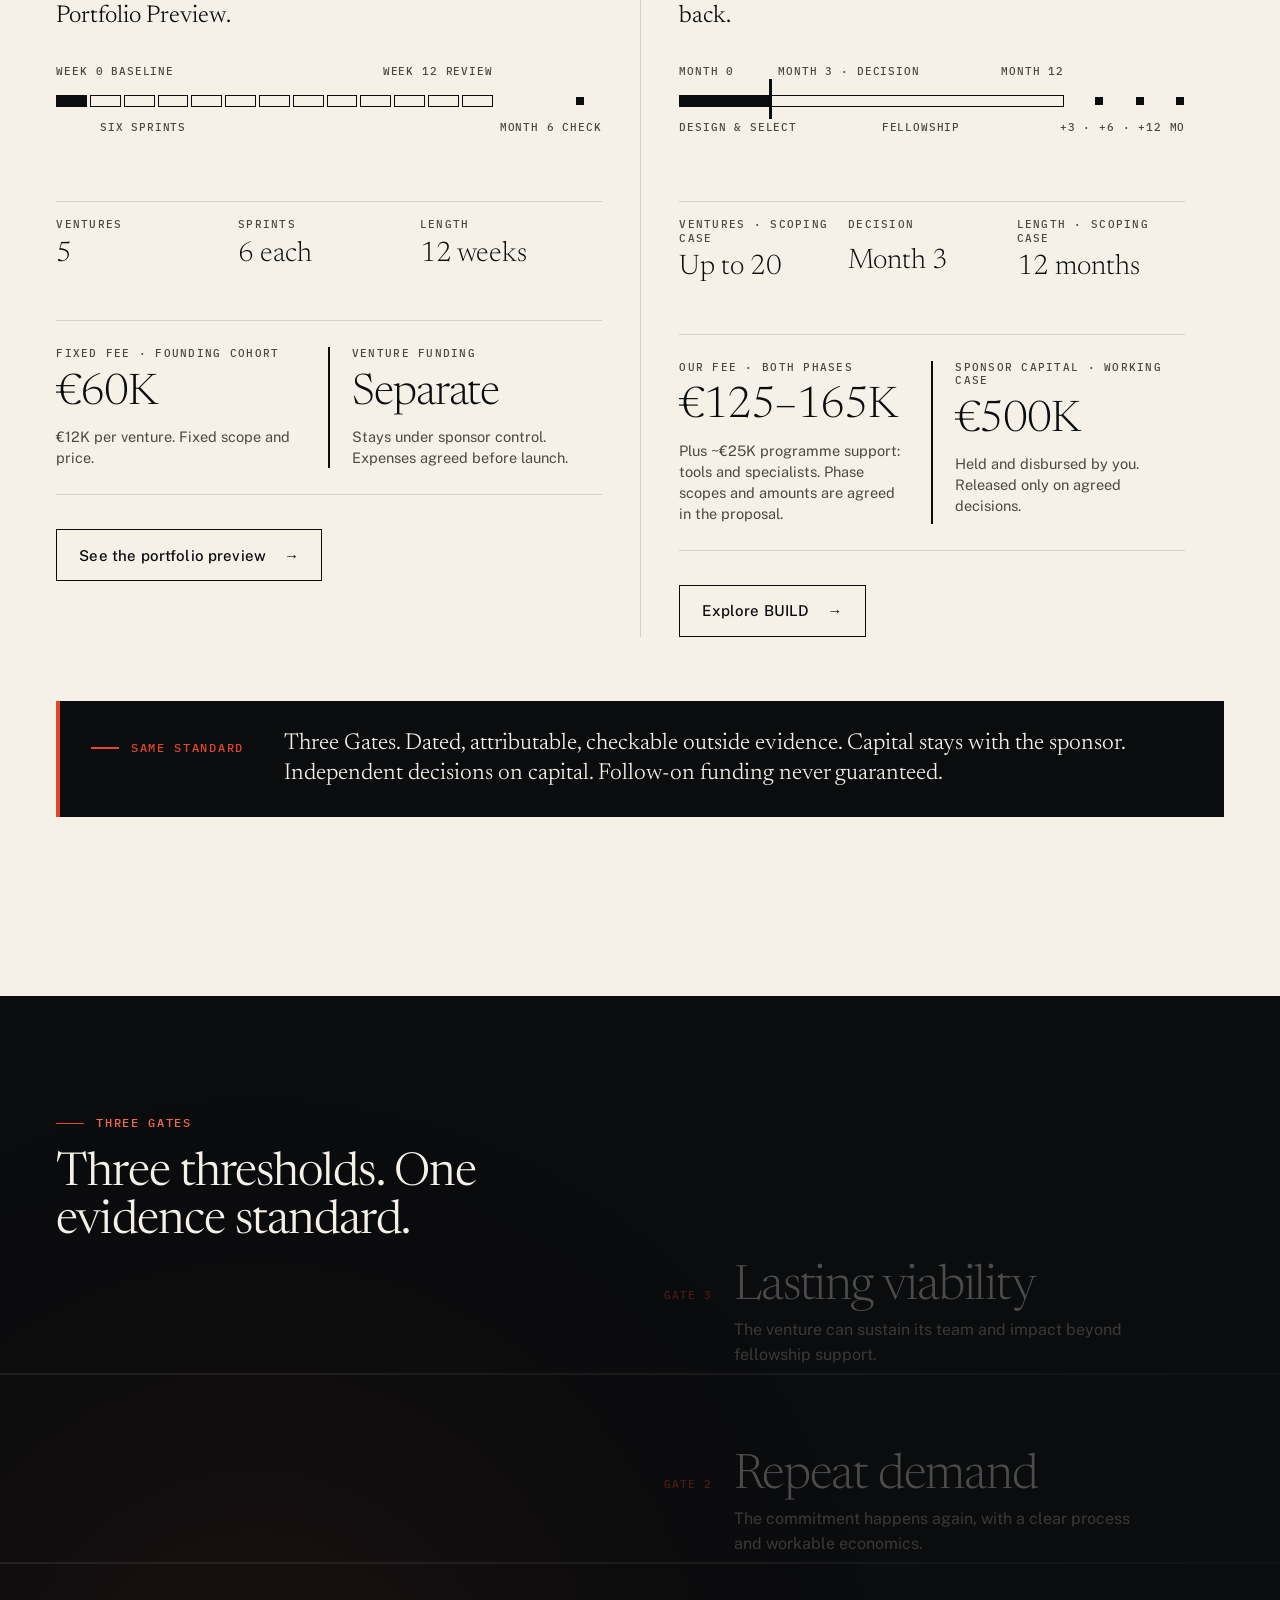
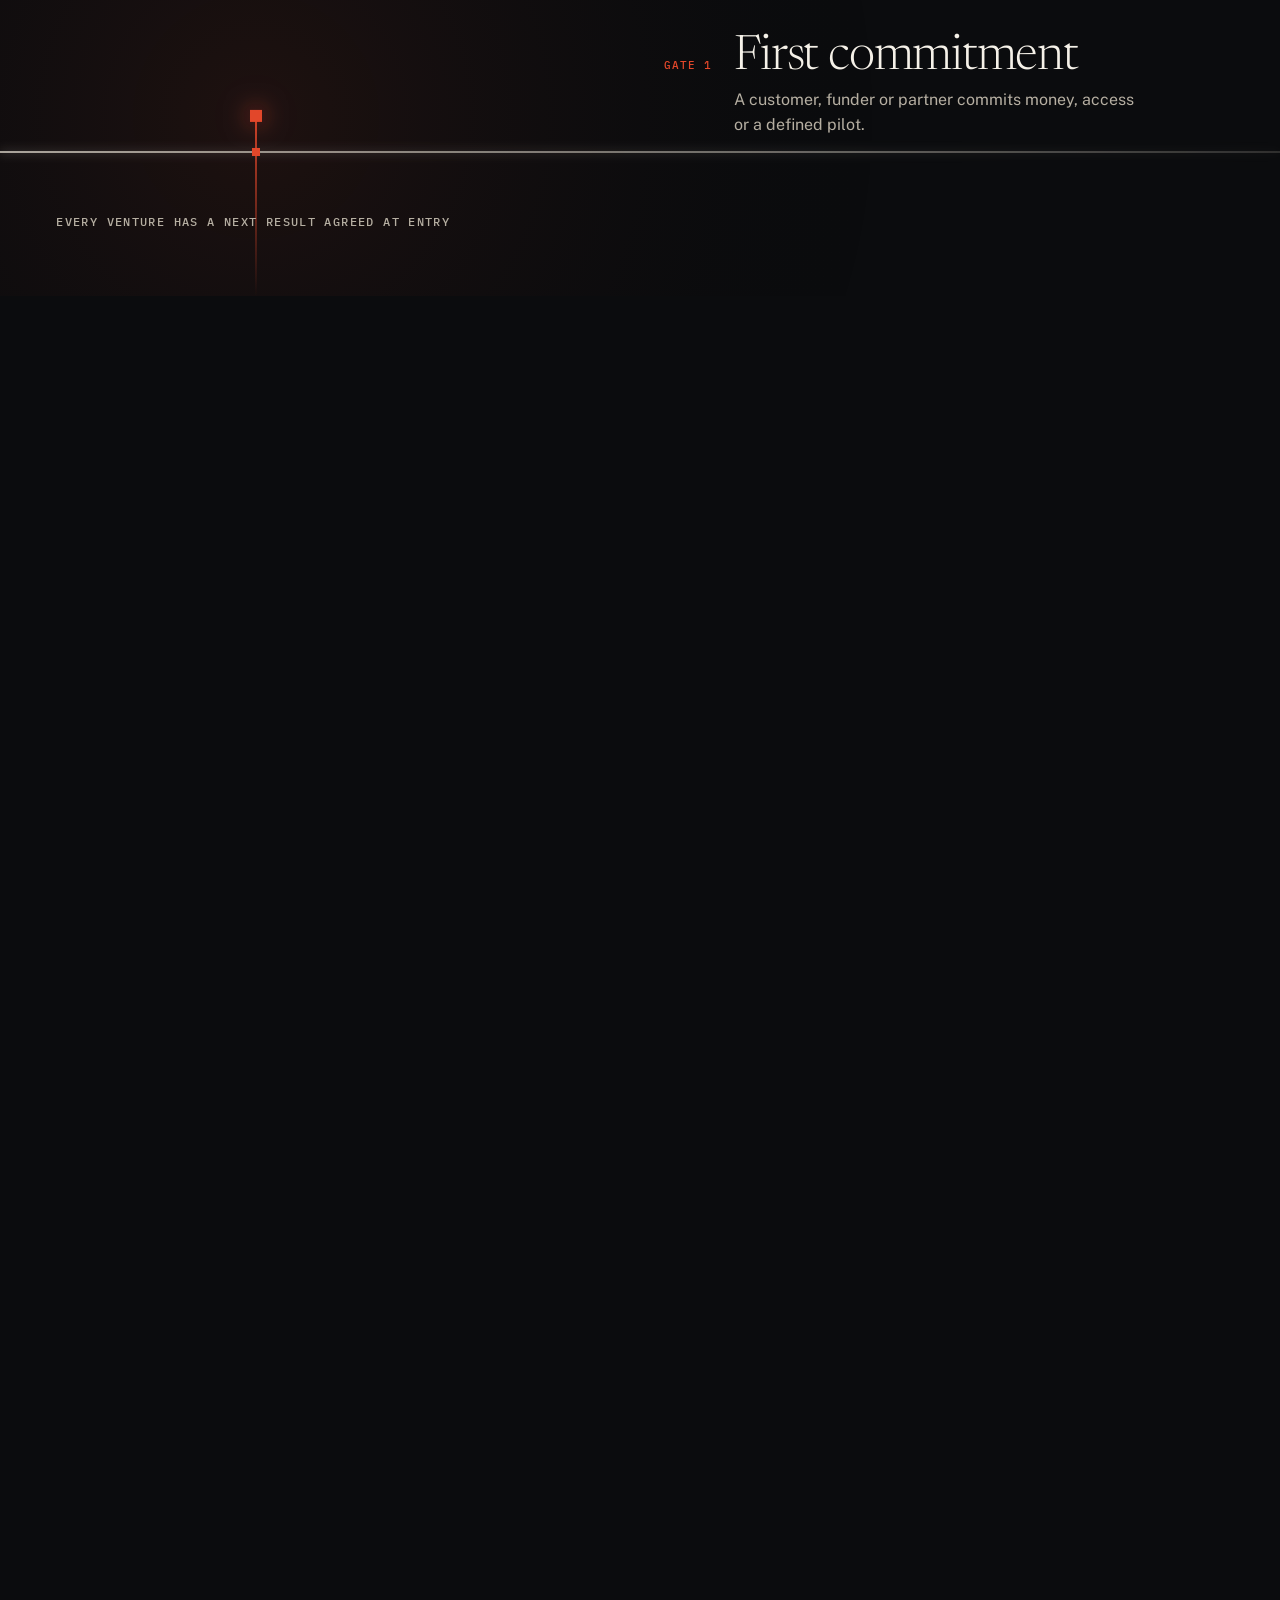
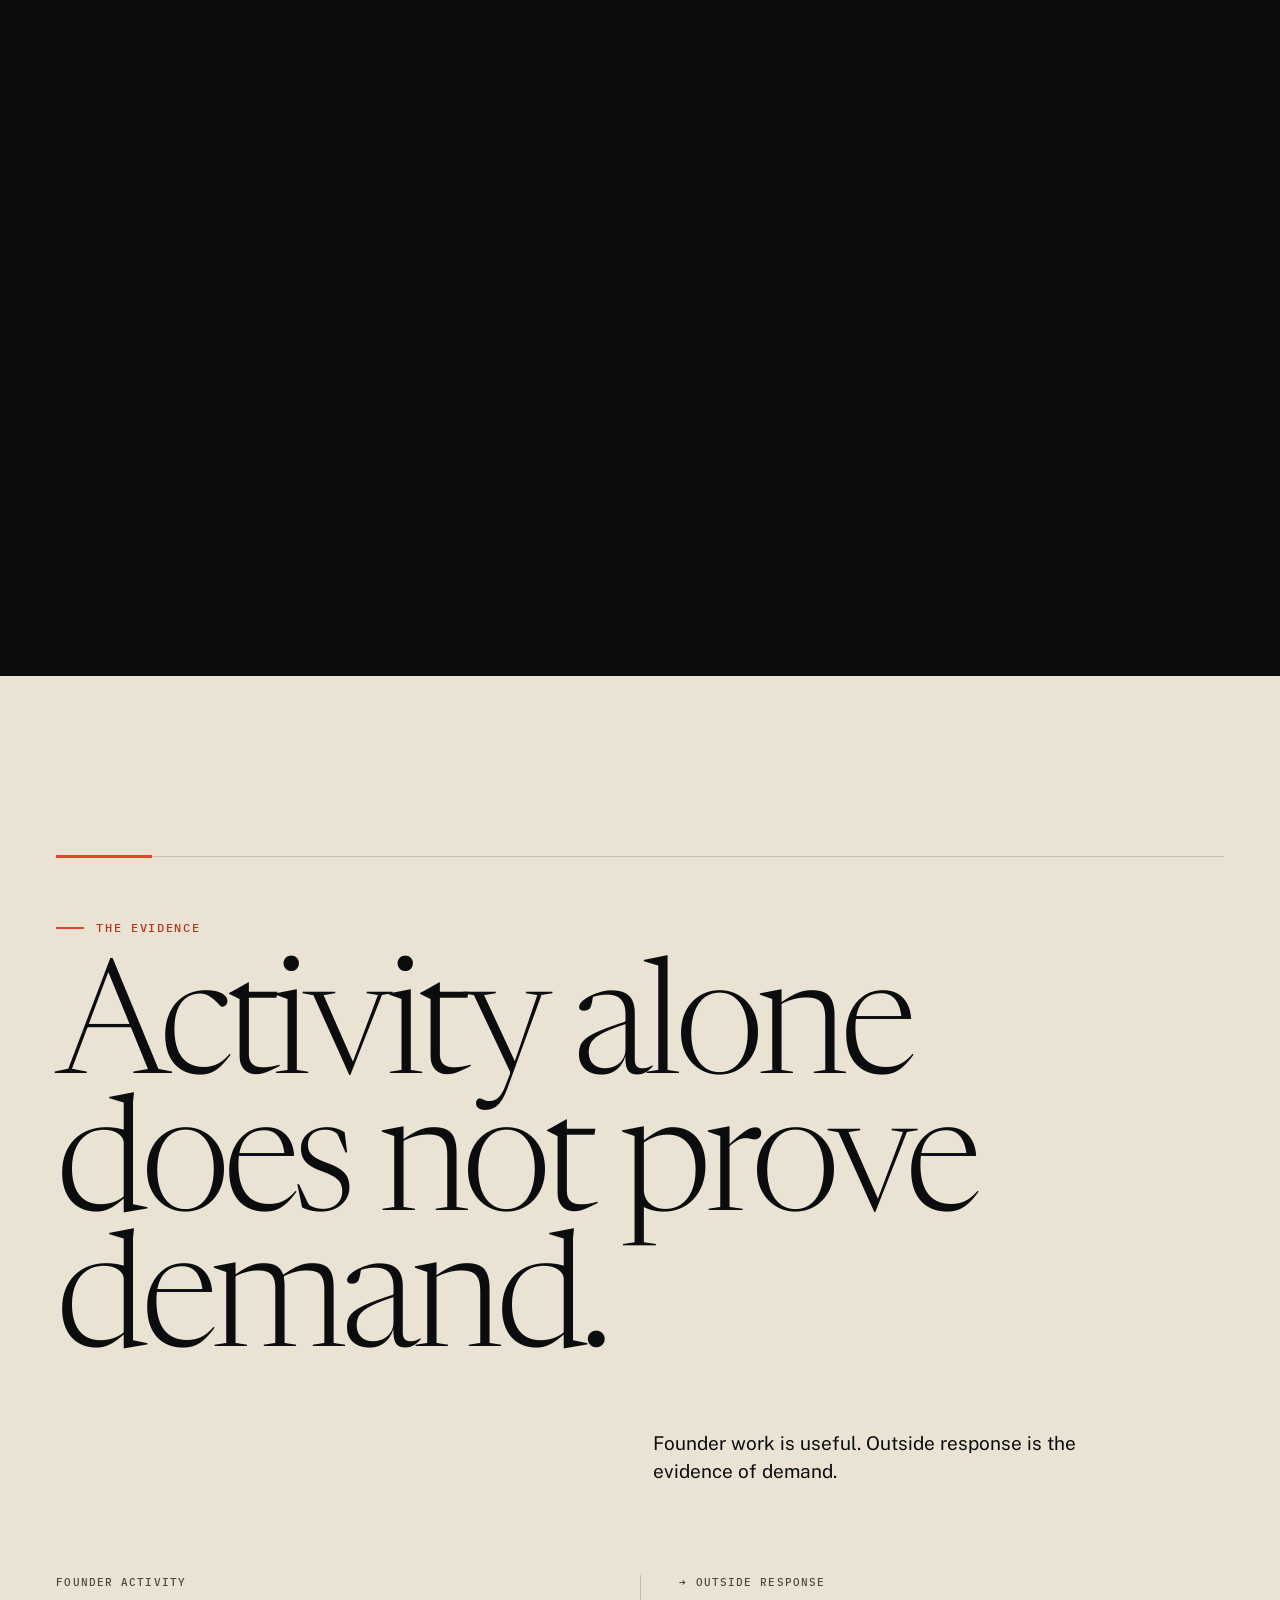
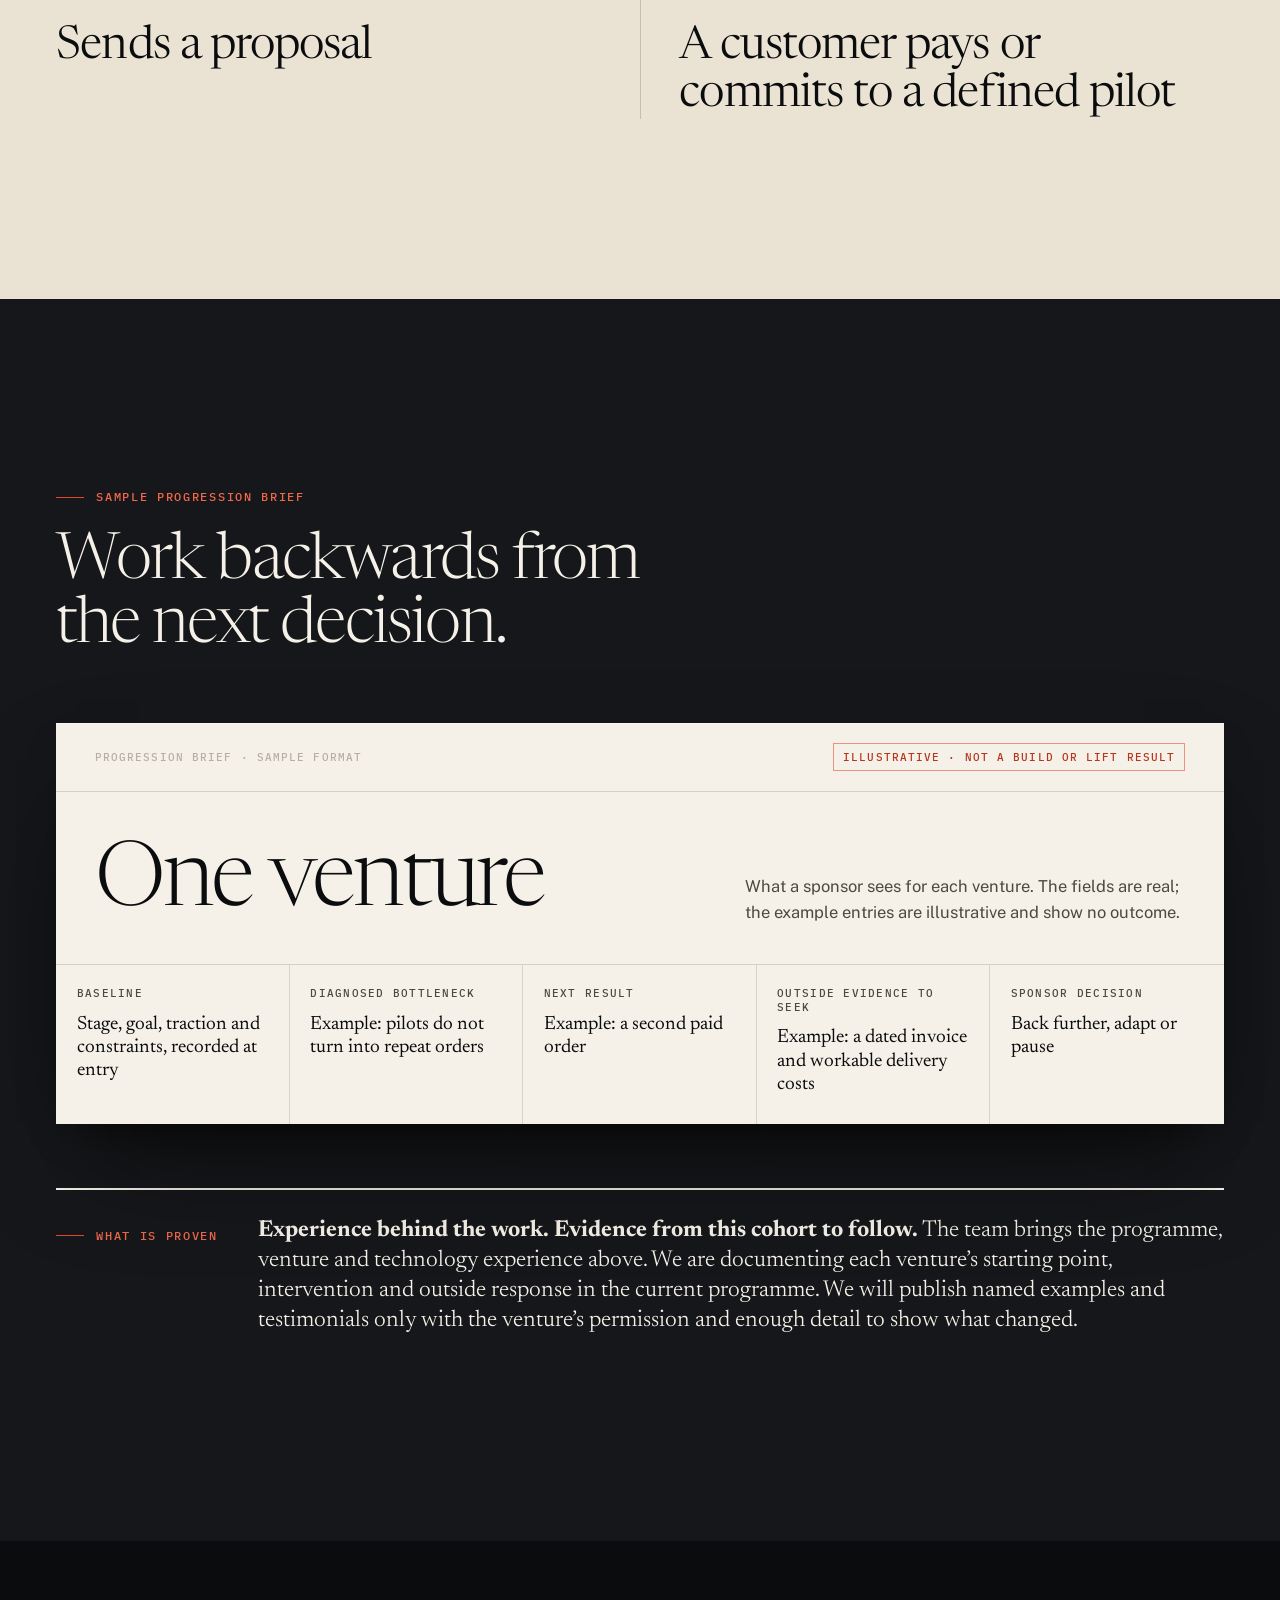
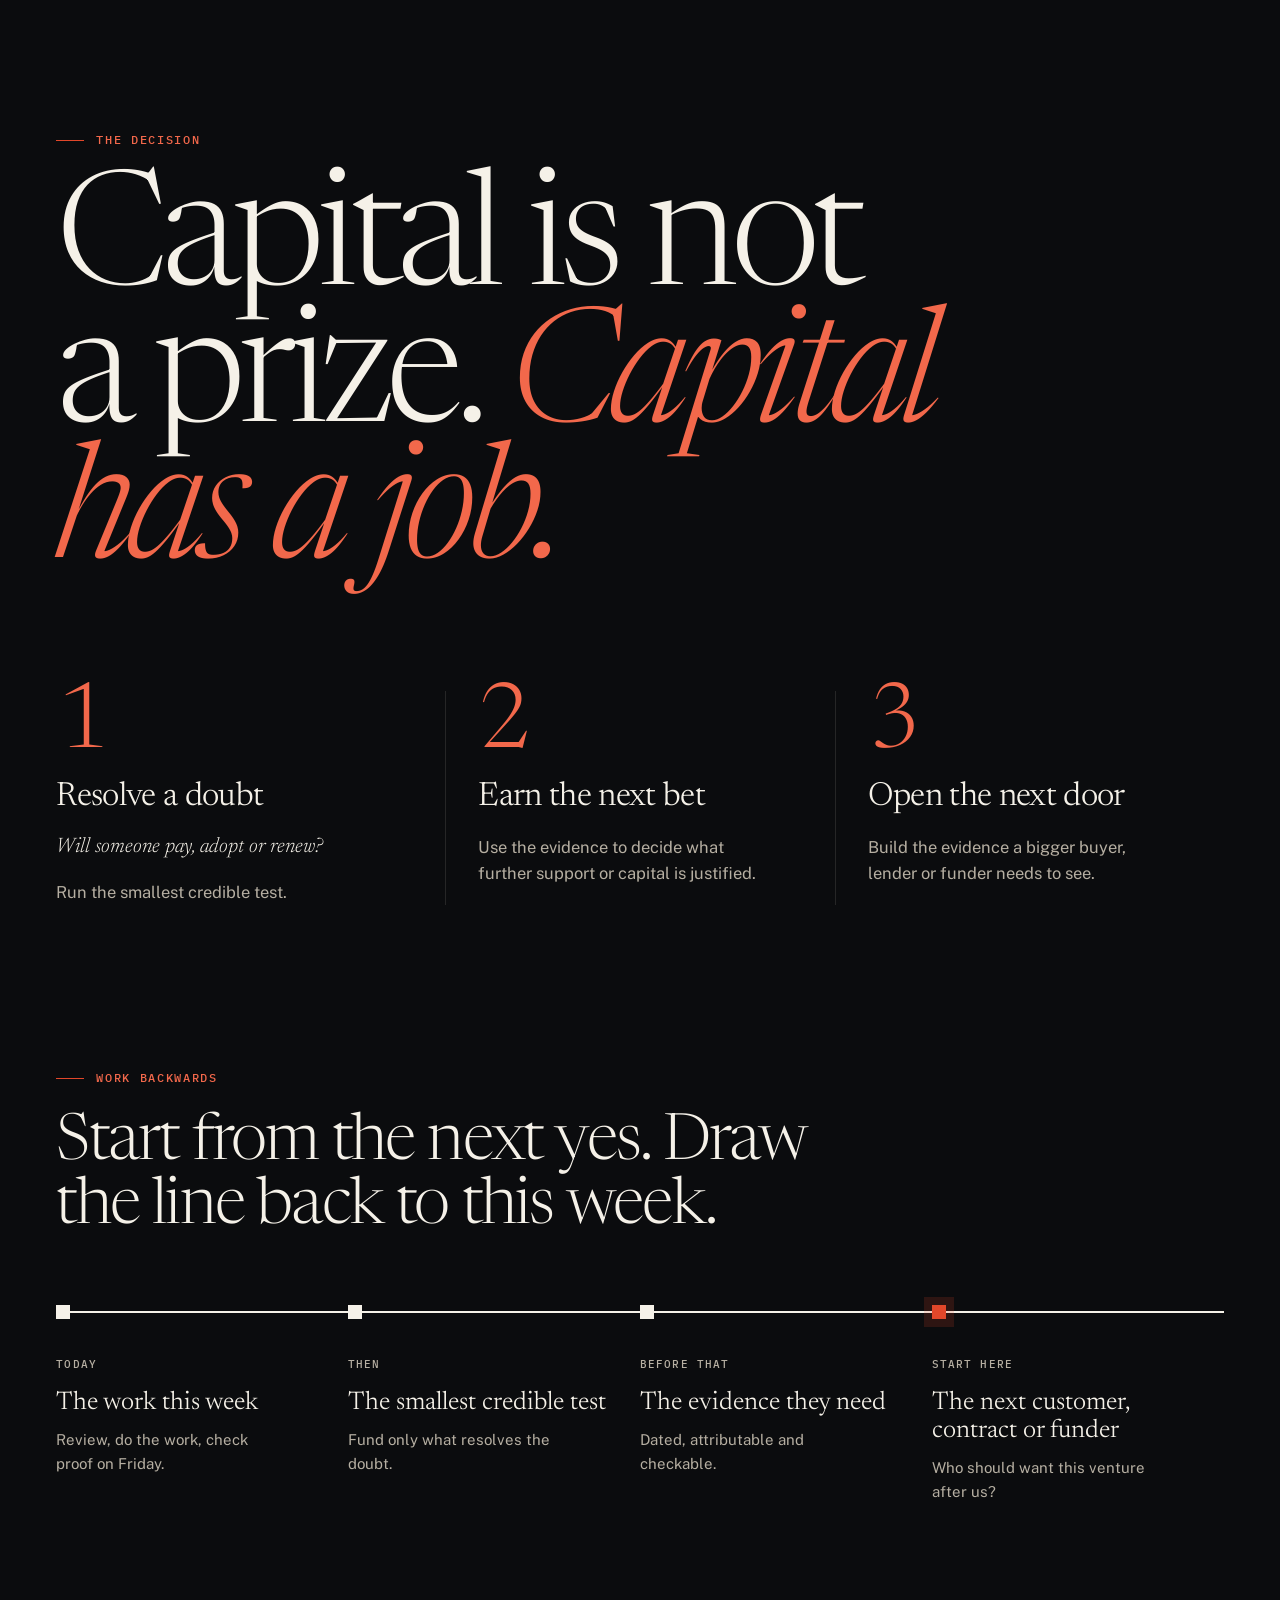
==== commit c07b55f4: "Add files via upload" ====
--- a/index.html
+++ b/index.html
@@ -3,15 +3,16 @@
 <head>
 <meta charset="utf-8">
 <meta name="viewport" content="width=device-width,initial-scale=1,viewport-fit=cover">
-<title>Threshold</title>
+<title>Threshold | Limitless Institute</title>
 <meta name="description" content="Threshold helps funders build the right venture portfolio or move ventures they already back. We diagnose the constraint, support the work and check the outside response.">
-<meta property="og:title" content="Threshold">
+<meta property="og:title" content="Threshold | Limitless Institute">
 <meta property="og:description" content="Threshold helps funders build the right venture portfolio or move ventures they already back. We diagnose the constraint, support the work and check the outside response.">
 <meta property="og:type" content="website">
+<meta property="og:site_name" content="Limitless Institute">
 <meta name="theme-color" content="#0B0C0E">
 <link rel="icon" href="data:image/svg+xml,%3Csvg xmlns='http://www.w3.org/2000/svg' viewBox='0 0 32 32'%3E%3Crect width='32' height='32' fill='%230B0C0E'/%3E%3Crect x='4' y='19' width='24' height='2' fill='%23EDE6D9'/%3E%3Crect x='19' y='12' width='5' height='5' fill='%23E2472A'/%3E%3C/svg%3E">
 <link rel="preconnect" href="https://fonts.googleapis.com"><link rel="preconnect" href="https://fonts.gstatic.com" crossorigin><link rel="stylesheet" href="https://fonts.googleapis.com/css2?family=Newsreader:ital,opsz,wght@0,6..72,200..800;1,6..72,200..800&family=Public+Sans:wght@100..900&family=IBM+Plex+Mono:wght@400;500&display=swap">
-<link rel="stylesheet" href="site.css?v=20261013c">
+<link rel="stylesheet" href="site.css?v=20261022a">
 </head>
 <body>
 <a class="skip" href="#main">Skip to content</a>
@@ -37,8 +38,8 @@
   <canvas aria-hidden="true"></canvas>
   <div class="hero-labels" aria-hidden="true"></div>
   <div class="hero-top wrap">
-    <span class="kicker rv">For funders building or supporting venture portfolios</span>
-    <h1 class="display rv d1" id="h1" style="margin-top:24px">You’ve backed the potential. <em>What will help it become <span class="uline">progress</span>?</em></h1>
+    <span class="kicker">For funders building or supporting venture portfolios</span>
+    <h1 class="display" id="h1" style="margin-top:24px">You’ve backed the potential. <em>What will help it become <span class="uline">progress</span>?</em></h1>
   </div>
   <div class="hero-horizon wrap"></div>
   <div class="wrap g12 hero-foot">
@@ -75,12 +76,12 @@
   <div class="wrap">
     <div class="g12">
       <div class="c-1-7"><span class="kicker rv">Experience behind Threshold</span>
-      <h2 class="statement rv d1" id="t-exp" style="margin-top:24px">The team behind the method.</h2></div>
-      <p class="lead mute c-8-12 rv d2" style="margin-top:28px">Our team brings prior experience designing fellowships and learning spaces, working with nonprofits and foundations, coaching <span class="nw">early-stage</span> ventures, and building AI products and workflows.</p>
-    </div>
-    <div class="team"><div class="rv d0"><span class="tag">01 · Programme design</span><ul class="mems"><li class="mem"><img src="team-nihal-ahmed.jpg" alt="" width="64" height="64" decoding="async"><span>Nihal Ahmed</span></li><li class="mem"><span class="ini" aria-hidden="true">I</span><span>Iris Lapinski</span></li></ul><p><b style="color:var(--fg);font-weight:500">Built across contexts.</b> Nihal Ahmed has built learning and venture programmes across five continents. Iris Lapinski founded Apps for Good, which reached 1,000 schools by 2016.</p></div><div class="rv d1"><span class="tag">02 · Community and venture scale</span><ul class="mems"><li class="mem"><img src="team-abhijit-sinha.jpg" alt="" width="64" height="64" decoding="async"><span>Abhijit Sinha</span></li><li class="mem"><img src="team-norm-trainor.jpg" alt="" width="64" height="64" decoding="async"><span>Norm Trainor</span></li></ul><p><b style="color:var(--fg);font-weight:500">Built from the ground.</b> Abhijit Sinha <span class="nw">co-founded</span> Project DEFY. Its <span class="nw">community-led</span> <a href="https://projectdefy.org/movement/" target="_blank" rel="noopener">Nooks</a> span six countries, opening <span class="nw">self-directed</span> learning and entrepreneurship in marginalised communities. Norm Trainor founded The Covenant Group and brings <span class="nw">business-growth</span> coaching. <a href="https://projectdefy.org/our-team/" target="_blank" rel="noopener">Project DEFY team</a></p></div><div class="rv d2"><span class="tag">03 · AI and execution</span><ul class="mems"><li class="mem"><img src="team-varun-perumal.jpg" alt="" width="64" height="64" decoding="async"><span>Varun Perumal</span></li><li class="mem"><img src="team-akshay-cherian.jpg" alt="" width="64" height="64" decoding="async"><span>Akshay Cherian</span></li></ul><p><b style="color:var(--fg);font-weight:500">Shaped around founder work.</b> Varun Perumal brings product design and AI practice. <a href="https://in.linkedin.com/in/akshaycherian" target="_blank" rel="noopener">Akshay Cherian</a> brings AI sprints and applied coaching. Together, they shape skills, reviewed workflows and supervised agents around the next venture result.</p></div></div>
+      <h2 class="statement rv d1" id="t-exp" style="margin-top:24px">Programme design, venture support and AI systems in one team.</h2></div>
+      <p class="lead mute c-8-12 rv d2" style="margin-top:28px">The people behind Threshold have built and run learning and venture programmes across countries, worked with founders facing real delivery constraints, and designed technology that helps teams act. This is their prior experience, brought together for LIFT and BUILD.</p>
+    </div>
+    <div class="team"><div class="rv d0"><span class="tag">01 · Programmes and communities</span><ul class="mems"><li class="mem"><img src="team-nihal-ahmed.jpg" alt="" width="64" height="64" decoding="async"><span>Nihal Ahmed</span></li><li class="mem"><img src="team-abhijit-sinha.jpg" alt="" width="64" height="64" decoding="async"><span>Abhijit Sinha</span></li><li class="mem"><img src="team-iris-lapinski.jpg" alt="" width="64" height="64" decoding="async"><span>Iris Lapinski</span></li></ul><p>Nihal and Limitless have built learning and venture programmes across five continents. Abhijit Sinha has created <span class="nw">community-led</span> learning spaces in six countries, opening entrepreneurship pathways in marginalised communities. Iris Lapinski, founder of Apps for Good, helped take its work to 1,000 schools.</p></div><div class="rv d1"><span class="tag">02 · Venture and impact practice</span><ul class="mems"><li class="mem"><img src="team-akshay-cherian.jpg" alt="" width="64" height="64" decoding="async"><span>Akshay Cherian</span></li><li class="mem"><img src="team-norm-trainor.jpg" alt="" width="64" height="64" decoding="async"><span>Norm Trainor</span></li><li class="mem"><img src="team-patrick-meier.jpg" alt="" width="64" height="64" decoding="async"><span>Patrick Meier</span></li></ul><p>Akshay Cherian and Norm Trainor bring venture coaching and operating experience. Patrick Meier, an advisor, is a <span class="nw">five-time</span> founder who has deployed technology in more than 40 countries and now leads sustainable ventures at beVisioneers.</p></div><div class="rv d2"><span class="tag">03 · Technology that serves delivery</span><ul class="mems"><li class="mem"><img src="team-varun-perumal.jpg" alt="" width="64" height="64" decoding="async"><span>Varun Perumal</span></li><li class="mem"><img src="team-akshay-cherian.jpg" alt="" width="64" height="64" decoding="async"><span>Akshay Cherian</span></li></ul><p>Varun Perumal, an advisor, has built hardware, software and AI with major global technology companies. Akshay translates AI into practical tools, workflows and assistants for founder and programme work, with people approving consequential actions.</p></div></div>
     <div class="terms" style="grid-template-columns:1fr;margin-top:clamp(48px,6vw,88px);border-bottom:0"><div class="rv"><span class="k">Prior method example · Meta Results</span><span class="v">$3m in reported client savings</span><span class="s" style="max-width:72ch">In a prior Meta Results engagement, a <span class="nw">two-day</span> workshop and 12 weeks of coaching on live client problems helped a client save $3 million, according to Akshay Cherian, who <span class="nw">co-founded</span> the firm.</span></div></div>
-    <p class="disc">Selected prior work of individual team members and their organisations. LIFT and BUILD are new offers. <a href="team.html" style="color:var(--bone)">The team →</a></p>
+    <p class="disc">These are contributors’ prior roles and experience, not outcomes attributed to Threshold or endorsements by their organisations. <a href="team.html" style="color:var(--bone)">Meet the team →</a></p>
     <div class="same rv"><span class="kicker">Already in use</span><p>Our team is running a <span class="nw">90-day</span> venture Fast Track within an existing fellowship. Founders are using AI skills today; we are testing tailored workflows and lighter <span class="nw">check-ins</span> in live delivery. <a class="lnk" href="lift.html#how" style="color:var(--bone);white-space:nowrap">See how LIFT works</a></p></div>
   </div>
 </section>
@@ -144,21 +145,15 @@
         <p class="mute small" style="margin:0;max-width:40ch">Assistants research, draft, monitor and prepare next actions. Built for human approval, not <span class="nw">black-box</span> autonomy. In the founding cohort, human support is ready and AI workflows are tested in delivery.</p>
       </div>
       <div class="loop">
-        <div class="pipe" id="pipe">
+        <div class="pipe" aria-label="AI support flow: trigger, research, draft and review, then the founder approves before any action">
           <span class="r" aria-hidden="true"></span>
-          <div class="p"><b>Trigger</b><span>A reply, a deadline, a lead</span></div>
-          <div class="p"><b>Research</b><span>Map and score buyers or funders</span></div>
-          <div class="p"><b>Draft</b><span>Tailored outreach or an application</span></div>
-          <div class="p"><b>Review</b><span>Prepared for a human decision</span></div>
+          <div class="p lit"><b>Trigger</b><span>A reply, a deadline, a lead</span></div>
+          <div class="p lit"><b>Research</b><span>Map and score buyers or funders</span></div>
+          <div class="p lit"><b>Draft</b><span>Tailored outreach or an application</span></div>
+          <div class="p lit"><b>Review</b><span>Prepared for a human decision</span></div>
           <div class="gate"><span class="tag">Founder approves</span></div>
-          <div class="p"><b>Act</b><span>Sent, booked or submitted</span></div>
-          <span class="tok" id="tok" aria-hidden="true"></span>
-        </div>
-        <div class="ai-ctrl">
-          <button class="hold" id="hold" disabled aria-describedby="aist">Press and hold to approve <span aria-hidden="true">→</span></button>
-          <button class="lnk" id="aire">Run again</button>
-        </div>
-        <p class="ai-status" id="aist" aria-live="polite" style="margin:18px 0 0"><b>Waiting</b> · the assistant is preparing</p>
+          <div class="p lit"><b>Act</b><span>Sent, booked or submitted</span></div>
+        </div>
         <div class="lanes">
           <div><span class="tag"><span class="nw">Go-to-market</span></span><ul><li>Map and score buyers</li><li>Draft tailored outreach</li><li>Track replies, keep the pipeline current</li></ul></div>
           <div><span class="tag">Fundraising</span><ul><li>Find and score funders</li><li>Draft applications</li><li>Track evidence, deadlines, <span class="nw">follow-ups</span></li></ul></div>
@@ -170,17 +165,9 @@
 </section>
 
 <!-- PROOF BY MODEL + QUALITY -->
-<section class="sec t-bone" data-nav="light" aria-labelledby="t-models">
-  <div class="wrap">
-    <div class="models">
-      <div class="stack">
-        <span class="kicker rv">Same Gate</span>
-        <h2 class="statement rv d1" id="t-models">Different route to proof.</h2>
-        <div class="mt rv d2" id="mt" role="tablist" aria-label="Venture model"></div>
-      </div>
-      <p class="mev" id="mev" role="tabpanel" aria-live="polite"></p>
-    </div>
-    <div style="margin-top:clamp(120px,15vw,240px)">
+<section class="sec t-bone" data-nav="light" aria-label="What does not establish progress">
+  <div class="wrap">
+    <div>
       <span class="kicker rv">Does not establish progress</span>
       <p class="nope" style="margin-top:28px" aria-label="Attendance, confidence and projections do not establish progress"><span>Attendance</span><span>Confidence</span><span>Projections</span></p>
       <div class="g12" style="margin-top:clamp(40px,5vw,72px);row-gap:28px;align-items:end">
@@ -248,27 +235,18 @@
   </div>
 </section>
 
-<!-- EVIDENCE: sorter -->
+<!-- EVIDENCE -->
 <section class="sec t-sand" id="evidence" data-nav="light" aria-labelledby="t-ev">
   <div class="wrap">
     <span class="kicker rv">The evidence</span>
     <h2 class="giant rv d1" id="t-ev" style="margin-top:30px">Activity alone does not prove demand.</h2>
     <div class="g12" style="margin-top:clamp(28px,4vw,56px)">
-      <p class="lead c-7-12 rv d2">Founder work is useful. Outside response is the evidence of demand. Drag each card across the line and see what crosses.</p>
-    </div>
-    <div class="sorter" id="sorter">
-      <div class="zone above" aria-label="Counts as progress"><span class="zl">Outside response · evidence of demand</span></div>
-      <div class="thr" aria-hidden="true"></div>
-      <div class="zone below" aria-label="Founder activity"><span class="zl">Work completed · founder activity</span>
-        <button class="card" data-k="act" data-l="a customer pays"><span class="tag">Founder does</span><b>Sends a proposal</b><span class="note"></span></button>
-        <button class="card" data-k="resp"><span class="tag">Outside response</span><b>A customer pays</b></button>
-        <button class="card" data-k="act" data-l="a partner agrees to run it"><span class="tag">Founder does</span><b>Designs a pilot</b><span class="note"></span></button>
-        <button class="card" data-k="resp"><span class="tag">Outside response</span><b>A partner agrees to run it</b></button>
-        <button class="card" data-k="act" data-l="a customer orders again"><span class="tag">Founder does</span><b>Improves delivery</b><span class="note"></span></button>
-        <button class="card" data-k="resp"><span class="tag">Outside response</span><b>A customer orders again</b></button>
-      </div>
-    </div>
-    <div class="sorter-ctrl"><button class="lnk" id="sall">Sort all six</button><button class="lnk" id="sre">Reset</button><span class="sorter-msg" id="smsg" aria-live="polite">Drag a card across the line, or select it.</span></div>
+      <p class="lead c-7-12 rv d2">Founder work is useful. Outside response is the evidence of demand.</p>
+    </div>
+    <div class="rt">
+      <div class="rcol rv"><span class="tag mute">Founder activity</span><p class="h2">Sends a proposal</p></div>
+      <div class="rcol rv d1"><span class="tag mute">→ Outside response</span><p class="h2">A customer pays or commits to a defined pilot</p></div>
+    </div>
   </div>
 </section>
 
@@ -292,6 +270,7 @@
         <div><dt>Sponsor decision</dt><dd>Back further, adapt or pause</dd></div>
       </dl>
     </article>
+    <div class="same rv"><span class="kicker">What is proven</span><p><b>Experience behind the work. Evidence from this cohort to follow.</b> The team brings the programme, venture and technology experience above. We are documenting each venture’s starting point, intervention and outside response in the current programme. We will publish named examples and testimonials only with the venture’s permission and enough detail to show what changed.</p></div>
   </div>
 </section>
 
@@ -306,45 +285,25 @@
       <div class="job rv d2"><span class="n">3</span><b>Open the next door</b><p>Build the evidence a bigger buyer, lender or funder needs to see.</p></div>
     </div>
 
-    <div class="wb" id="wb">
+    <div class="wb">
       <div class="g12"><div class="c-1-8"><span class="kicker rv">Work backwards</span><h3 class="statement rv d1" style="margin-top:24px">Start from the next yes. Draw the line back to this week.</h3></div></div>
       <div class="wb-stage">
         <div class="wb-nodes">
-          <span class="wb-base" aria-hidden="true"></span><span class="wb-line" aria-hidden="true"></span>
-          <div class="wb-node"><span class="tag">Today</span><b>The work this week</b><p>Review, do the work, check proof on Friday.</p></div>
-          <div class="wb-node"><span class="tag">Then</span><b>The smallest credible test</b><p>Fund only what resolves the doubt.</p></div>
-          <div class="wb-node"><span class="tag">Before that</span><b>The evidence they need</b><p>Dated, attributable and checkable.</p></div>
-          <div class="wb-node yes on"><span class="tag">Start here</span><b id="yesT">The next customer</b><p>Who should want this venture after us?</p>
-            <div class="yes-pick" id="yes" role="group" aria-label="The next yes"><button aria-pressed="true" data-y="The next customer">Customer</button><button aria-pressed="false" data-y="The next contract">Contract</button><button aria-pressed="false" data-y="The next funder">Funder</button></div></div>
-        </div>
-        <div class="wb-range"><span class="tag mute">Today</span><input type="range" id="wbr" min="0" max="100" value="100" aria-label="Draw the line back from the next yes to today"><span class="tag mute">Next yes</span></div>
-        <div class="row" style="margin-top:18px"><button class="lnk" id="wbp">Draw it again</button><span class="small mute">Drag the marker from the next yes back to today.</span></div>
-      </div>
-    </div>
-
-    <div class="gov" id="gov">
+          <span class="wb-base" aria-hidden="true"></span><span class="wb-line" aria-hidden="true" style="width:100%"></span>
+          <div class="wb-node on"><span class="tag">Today</span><b>The work this week</b><p>Review, do the work, check proof on Friday.</p></div>
+          <div class="wb-node on"><span class="tag">Then</span><b>The smallest credible test</b><p>Fund only what resolves the doubt.</p></div>
+          <div class="wb-node on"><span class="tag">Before that</span><b>The evidence they need</b><p>Dated, attributable and checkable.</p></div>
+          <div class="wb-node yes on"><span class="tag">Start here</span><b>The next customer, contract or funder</b><p>Who should want this venture after us?</p></div>
+        </div>
+      </div>
+    </div>
+
+    <div class="gov">
       <div class="g12"><div class="c-1-8"><span class="kicker rv">Governance</span><h3 class="statement rv d1" style="margin-top:24px">Who holds capital. Who verifies. Who decides.</h3></div></div>
-      <div class="roles" id="roles">
+      <div class="roles">
         <div class="role" data-r="sponsor"><span class="tag">Sponsor · Capital</span><b>Holds and disburses the capital.</b><p>Owns the mandate and partner relationships.</p></div>
         <div class="role" data-r="threshold"><span class="tag">Threshold · Evidence</span><b>Runs the programme. Checks the evidence.</b><p>Tracks what each cheque helped achieve. Never holds sponsor capital.</p></div>
         <div class="role" data-r="panel"><span class="tag">Independent panel · Decision</span><b>Approves, conditions, defers or declines.</b><p>Set up with the sponsor before delivery. Independent of Threshold’s delivery team.</p></div>
-      </div>
-      <div class="cheque">
-        <div class="row" style="justify-content:space-between"><span class="tag">Follow the cheque</span><span class="tag mute">Drag it. Then decide.</span></div>
-        <div class="cstage" id="cstage">
-          <span class="ground" aria-hidden="true"></span>
-          <span class="bar" aria-hidden="true"></span><span class="bar-t" id="bart">Panel decision required</span>
-          <div class="cq" id="cq" role="img" aria-label="Capital request"><span class="tag" id="cqt">Capital request</span><i></i><b>Cheque</b></div>
-          <div class="ends"><span><span class="nw">Sponsor-held</span> capital</span><span>Venture</span></div>
-        </div>
-        <div class="cctrl">
-          <p class="cmsg" id="cmsg" aria-live="polite"></p>
-          <div class="cbtns">
-            <button id="cEv">1 · Check evidence</button>
-            <button data-d="a">Approve</button><button data-d="c">Conditions</button><button data-d="f">Defer</button><button data-d="x">Decline</button>
-            <button id="cPay">Disburse</button><button id="cRe">Reset</button>
-          </div>
-        </div>
       </div>
       <div class="never"><span>Threshold never holds sponsor capital</span><span>Never promises or commissions <span class="nw">third-party</span> capital</span><span><span class="nw">Follow-on</span> funding is never guaranteed</span></div>
     </div>
@@ -358,26 +317,6 @@
       </div>
       <p class="small mute" style="margin-top:40px">Each <span class="nw">follow-up</span> answers a funding question, not just a reporting requirement. We report contribution, not proven causation.</p>
     </div>
-  </div>
-</section>
-
-<!-- CANDOUR -->
-<section class="sec t-char" id="proof" data-nav="dark" aria-labelledby="t-proof">
-  <div class="wrap">
-    <span class="kicker rv">What is proven</span>
-    <h2 class="giant rv d1" id="t-proof" style="margin-top:30px">Experienced team. <span class="it mute">Cohort results still to come.</span></h2>
-    <div class="cand">
-      <div class="rv"><span class="tag">What we bring</span><p class="big">Programme design, venture coaching, operating systems and AI workflow design.</p></div>
-      <div class="rv d1"><span class="tag">What the first cohort will test</span><p class="big">Which interventions move ventures, which AI workflows return founder time, and what evidence supports the next decision.</p></div>
-      <div class="rv d2"><span class="tag">Not yet proven</span><p class="mute">Neither BUILD nor LIFT has run a full cohort. Past programme outcomes are not Threshold results, and funding is never guaranteed.</p>
-        <div class="stack-s" aria-label="Evidence not yet available">
-          <div class="slot"><span class="tag">Pending · first cohort</span><b>Venture progression</b></div>
-          <div class="slot"><span class="tag">Pending · first cohort</span><b>Founder time returned by AI</b></div>
-          <div class="slot"><span class="tag">Pending · first cohort</span><b>Usefulness for the next decision</b></div>
-        </div>
-      </div>
-    </div>
-    <p class="disc">Selected prior work belongs to individual contributors and their organisations. It is not a BUILD or LIFT result. We report team experience, venture progress and <span class="nw">long-term</span> outcomes separately. <a href="team.html" style="color:var(--bone)">The team →</a></p>
   </div>
 </section>
 
@@ -409,6 +348,6 @@
   </div>
 </footer>
 <a class="fab" href="begin.html" aria-label="Begin: request a Portfolio Preview or map a mission"><span class="tip">Begin · start a conversation</span><svg viewBox="0 0 32 32" aria-hidden="true"><rect x="3" y="19" width="26" height="2.2" fill="#0B0C0E"/><rect x="18" y="10" width="6" height="6" fill="#E2472A"/></svg></a>
-<script src="site.js?v=20261013c" defer></script>
+<script src="site.js?v=20261022a" defer></script>
 </body>
 </html>
--- a/site.css
+++ b/site.css
@@ -5,17 +5,14 @@
   --ink:#0B0C0E; --char:#16171A; --char-2:#1F2024; --char-3:#2A2B30;
   --mute-b:#4E493F; --mute-i:#A49E92;
   --gold:#E6B325; --gold-soft:rgba(230,179,37,.16);
-
   --serif:"Newsreader","Iowan Old Style",Georgia,serif;
   --sans:"Public Sans","Helvetica Neue",Arial,sans-serif;
   --mono:"IBM Plex Mono",ui-monospace,Menlo,Consolas,monospace;
-
   --gutter:clamp(20px,4.4vw,72px);
   --maxw:1520px;
   --sp:clamp(104px,14vw,220px);
   --ease:cubic-bezier(.2,.7,.1,1);
   --ease-io:cubic-bezier(.65,0,.35,1);
-
   --bg:var(--bone); --fg:var(--ink); --mute:var(--mute-b); --hair:rgba(11,12,14,.14); --panel:var(--bone-2);
   color-scheme:light;
 }
@@ -24,7 +21,6 @@
 .t-char{--bg:var(--char);--fg:var(--bone);--mute:var(--mute-i);--hair:rgba(237,230,217,.12);--panel:var(--char-2);color-scheme:dark}
 .t-sand{--bg:var(--bone-2);--fg:var(--ink);--mute:var(--mute-b);--hair:rgba(11,12,14,.17);--panel:var(--bone);color-scheme:light}
 .t-bone,.t-sand,.t-ink,.t-char{background:var(--bg);color:var(--fg)}
-
 *,*::before,*::after{box-sizing:border-box}
 [hidden]{display:none!important}
 html{-webkit-text-size-adjust:100%;scroll-behavior:smooth;scroll-padding-top:90px}
@@ -37,13 +33,11 @@
 .sr{position:absolute;width:1px;height:1px;overflow:hidden;clip:rect(0 0 0 0);white-space:nowrap}
 .skip{position:absolute;left:12px;top:-60px;z-index:200;background:var(--bone);color:var(--ink);padding:10px 14px}
 .skip:focus{top:12px}
-
 /* film grain — materiality, not decoration */
 body::after{content:"";position:fixed;inset:-50%;z-index:90;pointer-events:none;opacity:.075;
   background-image:url("data:image/svg+xml,%3Csvg xmlns='http://www.w3.org/2000/svg' width='220' height='220'%3E%3Cfilter id='n'%3E%3CfeTurbulence type='fractalNoise' baseFrequency='.9' numOctaves='3' stitchTiles='stitch'/%3E%3CfeColorMatrix values='0 0 0 0 .5 0 0 0 0 .5 0 0 0 0 .5 0 0 0 1 0'/%3E%3C/filter%3E%3Crect width='100%25' height='100%25' filter='url(%23n)'/%3E%3C/svg%3E");
   animation:grain 1.2s steps(6) infinite}
 @keyframes grain{0%{transform:translate(0,0)}20%{transform:translate(-3%,2%)}40%{transform:translate(2%,-3%)}60%{transform:translate(-2%,-1%)}80%{transform:translate(3%,3%)}100%{transform:translate(0,0)}}
-
 /* ---------- type ---------- */
 .giant{font:300 clamp(64px,12.4vw,232px)/.86 var(--serif);font-variation-settings:"opsz" 72;letter-spacing:-.045em;margin:0;text-wrap:balance}
 .display{font:300 clamp(50px,8.2vw,148px)/.92 var(--serif);font-variation-settings:"opsz" 72;letter-spacing:-.035em;margin:0;text-wrap:balance}
@@ -59,7 +53,6 @@
 .kicker::before{content:"";width:28px;height:1px;background:currentColor;opacity:.6}
 .tag{font:500 11px/1.3 var(--mono);letter-spacing:.1em;text-transform:uppercase}
 .num{font-variant-numeric:tabular-nums}
-
 /* ---------- layout ---------- */
 .wrap{width:100%;max-width:var(--maxw);margin-inline:auto;padding-inline:var(--gutter)}
 .sec{padding-block:var(--sp);position:relative}
@@ -72,7 +65,6 @@
 .stack-s{display:grid;gap:12px;align-content:start}
 .row{display:flex;flex-wrap:wrap;gap:12px 16px;align-items:center}
 .hr{height:1px;background:var(--hair);border:0;margin:0}
-
 /* ---------- buttons ---------- */
 .btn{display:inline-flex;align-items:center;justify-content:space-between;gap:18px;min-height:52px;padding:0 22px;border:1px solid currentColor;text-decoration:none;font:500 15px/1 var(--sans);letter-spacing:.01em;cursor:pointer;background:transparent;position:relative;overflow:hidden;transition:color .45s var(--ease);isolation:isolate}
 .btn::before{content:"";position:absolute;inset:0;background:var(--fg);transform:translateY(101%);transition:transform .5s var(--ease);z-index:-1}
@@ -86,13 +78,11 @@
 .lnk{all:unset;cursor:pointer;font:500 12px/1 var(--mono);letter-spacing:.12em;text-transform:uppercase;padding-bottom:5px;background:linear-gradient(currentColor,currentColor) 0 100%/100% 1px no-repeat;transition:background-size .4s var(--ease)}
 .lnk:hover{background-size:0 1px;background-position:100% 100%}
 .lnk:focus-visible{outline:2px solid currentColor;outline-offset:4px}
-
 /* ---------- wordmark: the line, with one thing crossed ---------- */
 .wm{display:inline-flex;flex-direction:column;gap:7px;text-decoration:none;font:500 13px/1 var(--sans);letter-spacing:.46em;color:inherit;position:relative}
 .wm i{display:block;height:1.5px;background:currentColor;width:calc(100% - .46em);position:relative}
 .wm i::after{content:"";position:absolute;right:22%;bottom:4px;width:5px;height:5px;background:var(--gold);transition:transform .6s var(--ease)}
 .wm:hover i::after{transform:translateY(-4px)}
-
 /* ---------- nav ---------- */
 .nav{position:fixed;inset:0 0 auto 0;z-index:80;padding-top:env(safe-area-inset-top,0px);color:var(--bone);transition:transform .5s var(--ease),color .4s,background-color .4s}
 .nav.light{color:var(--ink)}
@@ -119,7 +109,6 @@
 .sheet li a span:first-child{font:300 clamp(38px,10vw,60px)/1 var(--serif);letter-spacing:-.02em}
 .sheet li a span:last-child{font:400 11px/1 var(--mono);letter-spacing:.1em;color:var(--mute-i)}
 .sheet .foot{margin-top:auto;display:grid;gap:10px}
-
 /* ---------- hero (home) ---------- */
 .hero{position:relative;min-height:max(100svh,820px);overflow:hidden;display:grid;grid-template-rows:auto 1fr auto;isolation:isolate}
 .hero canvas{position:absolute;inset:0;width:100%;height:100%;z-index:-1}
@@ -147,7 +136,6 @@
 .fork a:hover .ar{transform:translateX(6px)}
 .scroll-cue{position:absolute;left:50%;bottom:22px;width:1px;height:46px;background:linear-gradient(rgba(237,230,217,0),rgba(237,230,217,.6));z-index:2;animation:cue 2.4s var(--ease-io) infinite}
 @keyframes cue{0%{transform:scaleY(0);transform-origin:top}45%{transform:scaleY(1);transform-origin:top}55%{transform:scaleY(1);transform-origin:bottom}100%{transform:scaleY(0);transform-origin:bottom}}
-
 /* ---------- page hero (inner pages) ---------- */
 .phero{position:relative;overflow:hidden;min-height:min(92svh,980px);display:flex;flex-direction:column;justify-content:flex-end;padding-top:150px;padding-bottom:clamp(56px,8vw,110px);isolation:isolate}
 .phero canvas{position:absolute;inset:0;width:100%;height:100%;z-index:-1}
@@ -158,19 +146,16 @@
 .phero-meta div + div{padding-left:0}
 .phero-meta b{font:300 clamp(28px,2.6vw,42px)/1 var(--serif);letter-spacing:-.01em}
 .phero-meta span{font:400 11.5px/1.2 var(--mono);letter-spacing:.1em;text-transform:uppercase;color:var(--mute-i)}
-
 /* ---------- reveal ---------- */
 .rv{opacity:0;transform:translateY(28px);transition:opacity 1.1s var(--ease),transform 1.1s var(--ease)}
 .rv.in{opacity:1;transform:none}
 .rv.d1{transition-delay:.08s}.rv.d2{transition-delay:.16s}.rv.d3{transition-delay:.24s}
 .no-io .rv{opacity:1;transform:none}
-
 /* ---------- manifesto ---------- */
 .manifesto .statement{max-width:18ch}
 .manifesto .three{margin-top:clamp(56px,8vw,120px);display:grid;grid-template-columns:repeat(3,1fr);gap:clamp(20px,3vw,48px)}
 .manifesto .three p{margin:0;font:350 clamp(22px,2vw,30px)/1.18 var(--serif)}
 .manifesto .three p .tag{display:block;margin-bottom:16px;color:var(--mute)}
-
 /* ---------- doors (two routes) ---------- */
 .doors{display:flex;min-height:clamp(620px,86vh,900px)}
 .door{flex:1;position:relative;display:flex;flex-direction:column;padding:clamp(40px,5vw,80px) var(--gutter) clamp(40px,5vw,72px);text-decoration:none;overflow:hidden;transition:flex .9s var(--ease);isolation:isolate}
@@ -186,7 +171,6 @@
 .door:hover .go .ar{transform:translateX(8px)}
 .door .ghost{position:absolute;right:-.06em;bottom:-.22em;font:300 clamp(160px,22vw,380px)/1 var(--serif);letter-spacing:-.05em;opacity:.06;z-index:-1;pointer-events:none;transition:opacity .8s,transform 1s var(--ease)}
 .door:hover .ghost{opacity:.1;transform:translateY(-12px)}
-
 /* ---------- work: method instrument ---------- */
 .method{margin-top:clamp(64px,8vw,120px)}
 .bneck{display:grid;grid-template-columns:5fr 7fr;gap:clamp(24px,4vw,72px);align-items:start}
@@ -214,7 +198,6 @@
 .week div:last-child{border-right:0}
 .week .tag{color:var(--mute)}
 .week b{font:400 17px/1.2 var(--serif)}
-
 /* AI approval instrument */
 .ai{margin-top:clamp(80px,10vw,160px);display:grid;grid-template-columns:4fr 8fr;gap:clamp(24px,4vw,72px);align-items:start}
 .loop{position:relative;border:1px solid var(--hair);padding:clamp(24px,3vw,40px);background:linear-gradient(180deg,var(--panel),transparent)}
@@ -227,43 +210,9 @@
 .pipe .p.lit::before{background:var(--fg)}
 .pipe .gate{position:relative;height:110px}
 .pipe .gate::before{content:"";position:absolute;left:50%;top:-14px;bottom:-14px;width:2px;margin-left:-1px;background:var(--fg);transition:transform .7s var(--ease),opacity .5s;transform-origin:top}
-.pipe.open .gate::before{transform:scaleY(.12);opacity:.3}
 .pipe .gate .tag{position:absolute;top:44px;left:50%;transform:translateX(-50%);text-align:center;width:100px;background:var(--bg);padding:6px 0;line-height:1.35}
-.pipe .tok{position:absolute;left:0;top:6px;width:20px;height:20px;background:var(--fg);transition:transform 1s var(--ease);z-index:2}
-.pipe .tok.done{background:var(--gold);box-shadow:0 0 0 8px var(--gold-soft)}
-.hold{position:relative;display:inline-flex;align-items:center;gap:14px;min-height:56px;padding:0 24px;border:1px solid var(--fg);background:transparent;cursor:pointer;font:500 15px/1 var(--sans);overflow:hidden;user-select:none;-webkit-user-select:none;touch-action:none;isolation:isolate}
-.hold::before{content:"";position:absolute;inset:0;background:var(--fg);transform:scaleX(var(--p,0));transform-origin:left;z-index:-1}
-.hold.full{color:var(--bg)}
-.hold:disabled{opacity:.4;cursor:default}
-.ai-ctrl{display:flex;flex-wrap:wrap;gap:16px 26px;align-items:center;margin-top:30px}
-.ai-status{font:500 12px/1.5 var(--mono);letter-spacing:.08em;text-transform:uppercase;color:var(--mute)}
-.ai-status b{color:var(--fg);font-weight:500}
 .lanes{display:grid;grid-template-columns:repeat(3,1fr);gap:clamp(16px,2vw,32px);margin-top:36px;padding-top:26px;border-top:1px solid var(--hair)}
 .lanes ul{list-style:none;margin:12px 0 0;padding:0;display:grid;gap:7px;font-size:15px;color:var(--mute)}
-
-/* ---------- evidence: sorter ---------- */
-.sorter{position:relative;margin-top:clamp(56px,7vw,100px);user-select:none;-webkit-user-select:none}
-.sorter .zone{position:relative;display:grid;grid-template-columns:repeat(3,minmax(0,1fr));gap:14px;min-height:150px;padding:30px 0;align-content:end}
-.sorter .zone.below{align-content:start}
-.sorter .zl{position:absolute;right:0;font:500 11px/1 var(--mono);letter-spacing:.12em;text-transform:uppercase;color:var(--mute)}
-.sorter .above .zl{top:2px}.sorter .below .zl{bottom:2px}
-.thr{position:relative;height:2px;background:var(--fg)}
-.thr::before{content:"";position:absolute;inset:-8px 0;background:linear-gradient(to bottom,transparent,var(--gold-soft),transparent);opacity:0;transition:opacity .4s}
-.thr.hot::before{opacity:1}
-.card{all:unset;box-sizing:border-box;position:relative;display:grid;gap:10px;padding:18px 20px 20px;background:var(--bone);border:1px solid rgba(11,12,14,.22);cursor:grab;touch-action:none;transition:box-shadow .3s,border-color .3s;min-width:0}
-.card:hover{box-shadow:0 18px 40px -22px rgba(11,12,14,.55)}
-.card:focus-visible{outline:2px solid var(--ink);outline-offset:3px}
-.card.drag{cursor:grabbing;z-index:5;box-shadow:0 28px 60px -24px rgba(11,12,14,.6);transition:none}
-.card .tag{color:var(--mute)}
-.card b{font:400 clamp(21px,1.8vw,27px)/1.1 var(--serif)}
-.card .note{font-size:13.5px;line-height:1.45;color:var(--mute);display:none}
-.card.tried .note{display:block}
-.card.crossed{background:var(--ink);color:var(--bone);border-color:var(--ink)}
-.card.crossed .tag{color:var(--gold)}
-.card.crossed::after{content:"";position:absolute;right:16px;top:16px;width:8px;height:8px;background:var(--gold)}
-.sorter-ctrl{display:flex;flex-wrap:wrap;gap:16px 28px;align-items:center;margin-top:26px}
-.sorter-msg{font:400 13px/1.5 var(--mono);letter-spacing:.04em;color:var(--mute)}
-
 /* ---------- gates: pinned ascent ---------- */
 .gates{position:relative;height:320vh}
 .gates .pin{position:sticky;top:0;height:100svh;overflow:hidden;isolation:isolate}
@@ -277,7 +226,6 @@
 .gl .lbl b{font:300 clamp(34px,3.8vw,64px)/1 var(--serif);letter-spacing:-.025em}
 .gl .lbl p{margin:0;font-size:16px;color:var(--mute);max-width:40ch}
 .gates .gfoot{position:absolute;left:var(--gutter);bottom:clamp(28px,6vh,56px);font:500 11.5px/1.5 var(--mono);letter-spacing:.12em;text-transform:uppercase;color:var(--mute)}
-
 /* ---------- proof by model / quality ---------- */
 .models{display:grid;grid-template-columns:5fr 7fr;gap:clamp(24px,4vw,72px);align-items:end}
 .mt{display:flex;flex-wrap:wrap;gap:8px}
@@ -294,7 +242,6 @@
 .yes3{display:flex;flex-wrap:wrap;gap:12px}
 .yes3 span{font:500 13px/1 var(--mono);letter-spacing:.14em;text-transform:uppercase;padding:13px 16px;border:1px solid var(--fg);display:inline-flex;gap:10px;align-items:center}
 .yes3 span::before{content:"";width:7px;height:7px;background:var(--gold)}
-
 /* ---------- venture record (a filed document) ---------- */
 .desk{position:relative;padding-block:var(--sp)}
 .doc{position:relative;max-width:1180px;margin-inline:auto;background:var(--bone);color:var(--ink);box-shadow:0 1px 0 rgba(255,255,255,.4) inset,0 50px 120px -40px rgba(0,0,0,.75),0 18px 40px -20px rgba(0,0,0,.6)}
@@ -309,7 +256,6 @@
 .doc dt{font:500 10.5px/1.3 var(--mono);letter-spacing:.12em;text-transform:uppercase;color:var(--mute-b)}
 .doc dd{margin:0;font:400 clamp(18px,1.5vw,22px)/1.22 var(--serif)}
 .stamp{position:absolute;right:clamp(16px,4vw,64px);top:clamp(70px,9vw,110px);transform:rotate(-7deg);border:2px solid rgba(11,12,14,.78);color:rgba(11,12,14,.82);padding:10px 14px;font:600 12px/1.35 var(--mono);letter-spacing:.14em;text-transform:uppercase;text-align:center;mix-blend-mode:multiply;outline:1px solid rgba(11,12,14,.5);outline-offset:3px}
-
 /* ---------- decision ---------- */
 .jobs{display:grid;grid-template-columns:repeat(3,1fr);gap:0;margin-top:clamp(64px,8vw,120px)}
 .job{position:relative;padding:0 clamp(16px,2.5vw,40px) 0 0;display:grid;gap:18px;align-content:start}
@@ -318,7 +264,6 @@
 .job b{font:350 clamp(28px,2.6vw,42px)/1.04 var(--serif);letter-spacing:-.02em}
 .job p{margin:0;color:var(--mute);font-size:16.5px;max-width:30ch}
 .job q{font:italic 300 21px/1.3 var(--serif);color:var(--fg);quotes:none}
-
 .wb{margin-top:clamp(96px,12vw,180px)}
 .wb-stage{position:relative;margin-top:clamp(40px,5vw,72px)}
 .wb-nodes{display:grid;grid-template-columns:repeat(4,1fr);position:relative}
@@ -332,18 +277,6 @@
 .wb-node .tag{color:var(--mute)}
 .wb-node b{display:block;margin-top:14px;font:350 clamp(22px,2vw,32px)/1.08 var(--serif)}
 .wb-node p{margin:10px 0 0;color:var(--mute);font-size:15px;max-width:24ch}
-.wb-range{margin-top:46px;display:grid;grid-template-columns:auto 1fr auto;gap:18px;align-items:center}
-.wb-range input{-webkit-appearance:none;appearance:none;width:100%;height:28px;background:transparent;cursor:ew-resize;direction:rtl}
-.wb-range input::-webkit-slider-runnable-track{height:1px;background:var(--hair)}
-.wb-range input::-moz-range-track{height:1px;background:var(--hair)}
-.wb-range input::-webkit-slider-thumb{-webkit-appearance:none;width:22px;height:22px;margin-top:-11px;background:var(--bone);border:0;border-radius:0}
-.wb-range input::-moz-range-thumb{width:22px;height:22px;background:var(--bone);border:0;border-radius:0}
-.wb-range input:focus-visible{outline:2px solid var(--bone);outline-offset:4px}
-.yes-pick{display:flex;flex-wrap:wrap;gap:6px;margin-top:16px}
-.yes-pick button{all:unset;cursor:pointer;font:500 11px/1 var(--mono);letter-spacing:.1em;text-transform:uppercase;padding:9px 10px;border:1px solid var(--hair);color:var(--mute)}
-.yes-pick button[aria-pressed="true"]{border-color:var(--bone);color:var(--bone)}
-.yes-pick button:focus-visible{outline:2px solid var(--bone);outline-offset:2px}
-
 /* governance + cheque */
 .gov{margin-top:clamp(96px,12vw,180px)}
 .roles{display:grid;grid-template-columns:repeat(3,1fr);margin-top:clamp(40px,5vw,72px)}
@@ -352,40 +285,15 @@
 .role .tag{color:var(--mute)}
 .role b{display:block;margin:16px 0 12px;font:350 clamp(24px,2.2vw,34px)/1.08 var(--serif)}
 .role p{margin:0;color:var(--mute);font-size:15.5px;max-width:32ch}
-.roles.focus .role{opacity:.3}
-.roles.focus .role.hot{opacity:1;border-top-color:var(--bone)}
 .cheque{margin-top:clamp(32px,4vw,56px);background:var(--char);border:1px solid var(--hair);padding:clamp(22px,3vw,44px)}
-.cstage{position:relative;height:200px;margin:12px 0 8px;touch-action:pan-y}
-.cstage .ground{position:absolute;left:0;right:0;bottom:36px;height:1px;background:var(--hair)}
-.cstage .ends{position:absolute;left:0;right:0;bottom:6px;display:flex;justify-content:space-between;font:500 11px/1 var(--mono);letter-spacing:.12em;text-transform:uppercase;color:var(--mute)}
-.cstage .bar{position:absolute;left:58%;top:0;bottom:36px;width:2px;margin-left:-1px;background:var(--bone);transform-origin:bottom;transition:transform .9s var(--ease),opacity .6s}
-.cstage.open .bar{transform:scaleY(.08);opacity:.35}
-.cstage .bar-t{position:absolute;left:58%;top:0;transform:translateX(14px);font:500 11px/1.4 var(--mono);letter-spacing:.12em;text-transform:uppercase;max-width:38%}
-.cq{position:absolute;left:0;bottom:48px;width:min(240px,40%);height:96px;background:var(--bone);color:var(--ink);padding:12px 14px;display:flex;flex-direction:column;justify-content:space-between;cursor:grab;touch-action:none;box-shadow:0 22px 40px -22px rgba(0,0,0,.8);user-select:none;-webkit-user-select:none}
-.cq.drag{cursor:grabbing}
-.cq .tag{color:var(--mute-b)}
-.cq b{font:400 20px/1 var(--serif)}
-.cq i{display:block;height:1px;background:rgba(11,12,14,.25)}
-.cq.paid{outline:2px solid var(--gold);outline-offset:4px}
-.cq.paid .tag{color:#7a5c08}
-.cq.shake{animation:shake .5s var(--ease)}
-@keyframes shake{0%,100%{translate:0}25%{translate:-10px}50%{translate:6px}75%{translate:-3px}}
-.cctrl{display:grid;grid-template-columns:1fr auto;gap:22px 32px;align-items:end;margin-top:22px}
 .cmsg{font:350 clamp(22px,2vw,30px)/1.2 var(--serif);margin:0;max-width:34ch}
-.cbtns{display:flex;flex-wrap:wrap;gap:8px;justify-content:flex-end}
-.cbtns button{all:unset;cursor:pointer;font:500 12px/1 var(--mono);letter-spacing:.1em;text-transform:uppercase;padding:14px 15px;border:1px solid var(--bone);transition:background .3s,color .3s}
-.cbtns button:hover{background:var(--bone);color:var(--ink)}
-.cbtns button:focus-visible{outline:2px solid var(--bone);outline-offset:2px}
-.cbtns button:disabled{opacity:.3;cursor:default;background:none;color:inherit}
 .never{display:flex;flex-wrap:wrap;gap:14px 40px;margin-top:30px}
 .never span{font:500 12px/1.4 var(--mono);letter-spacing:.1em;text-transform:uppercase;color:var(--mute)}
-
 .years{display:grid;grid-template-columns:repeat(3,1fr);margin-top:clamp(40px,5vw,72px)}
 .year{padding:0 clamp(16px,2.5vw,40px) 0 0}
 .year + .year{padding-left:clamp(16px,2.5vw,40px);border-left:1px solid var(--hair)}
 .year .q{font:300 clamp(36px,4vw,68px)/.98 var(--serif);letter-spacing:-.03em;margin:16px 0 18px}
 .year p{margin:0;color:var(--mute);font-size:16px;max-width:30ch}
-
 /* ---------- routes ---------- */
 .rt{display:grid;grid-template-columns:1fr 1fr;gap:0;margin-top:clamp(56px,7vw,100px)}
 .rcol{padding:0 clamp(20px,3vw,56px) 0 0;display:grid;gap:34px;align-content:start}
@@ -412,7 +320,6 @@
 .tl .cells i:first-child{background:var(--fg)}
 .same{margin-top:clamp(40px,5vw,64px);display:grid;grid-template-columns:auto 1fr;gap:16px 40px;align-items:baseline;padding:26px 0;border-top:2px solid var(--fg)}
 .same p{margin:0;font:350 clamp(20px,1.8vw,28px)/1.3 var(--serif)}
-
 /* ---------- candour ---------- */
 .cand{display:grid;grid-template-columns:repeat(3,1fr);gap:clamp(20px,3vw,48px);margin-top:clamp(56px,7vw,100px)}
 .cand > div{display:grid;gap:18px;align-content:start}
@@ -431,7 +338,6 @@
 .team ul{list-style:none;margin:18px 0;padding:0;font:300 clamp(26px,2.4vw,40px)/1.15 var(--serif);letter-spacing:-.015em}
 .team p{margin:0;color:var(--mute);font-size:15.5px;max-width:34ch}
 .disc{margin-top:40px;padding-top:18px;border-top:1px solid var(--hair);font:400 12px/1.6 var(--mono);letter-spacing:.06em;color:var(--mute)}
-
 /* ---------- close ---------- */
 .close{position:relative;overflow:hidden}
 .choices{display:grid;grid-template-columns:1fr 1fr;margin-top:clamp(56px,7vw,100px);position:relative}
@@ -451,7 +357,6 @@
 .mail .addr{font:300 clamp(26px,2.6vw,44px)/1 var(--serif);text-decoration:none;user-select:all}
 .mail button{all:unset;cursor:pointer;font:500 11.5px/1 var(--mono);letter-spacing:.1em;text-transform:uppercase;padding:11px 12px;border:1px solid var(--hair)}
 .mail button:focus-visible{outline:2px solid currentColor;outline-offset:2px}
-
 /* ---------- footer ---------- */
 .foot{padding-top:clamp(80px,10vw,160px);padding-bottom:calc(env(safe-area-inset-bottom,0px) + 36px);overflow:hidden}
 .foot-mark{display:block;font:300 clamp(80px,27.5vw,440px)/.8 var(--serif);letter-spacing:-.05em;white-space:nowrap;margin:0 0 0 -.04em}
@@ -461,7 +366,6 @@
 .foot-g .tag{color:var(--mute-i);display:block;margin-bottom:10px}
 .foot-g a{text-decoration:none;display:block;padding:3px 0;opacity:.85}
 .foot-g a:hover{opacity:1;text-decoration:underline}
-
 /* ---------- inner page blocks ---------- */
 .split{display:grid;grid-template-columns:4fr 8fr;gap:clamp(24px,4vw,80px);align-items:start}
 .split > .side{position:sticky;top:120px}
@@ -484,17 +388,6 @@
 .tbl tr.sel td{background:var(--panel)}
 .tbl tbody tr{cursor:pointer;transition:background .3s}
 .tbl tbody tr:hover td{background:var(--panel)}
-.score{display:grid;grid-template-columns:minmax(160px,1.6fr) repeat(4,minmax(44px,.5fr));margin-top:clamp(32px,4vw,56px);position:relative;border-bottom:1px solid var(--hair)}
-.score > *{padding:14px 10px 14px 0;border-top:1px solid var(--hair);font-size:16px}
-.score .h{font:500 10.5px/1.3 var(--mono);letter-spacing:.12em;text-transform:uppercase;color:var(--mute)}
-.score .c{text-align:center;padding-right:0}
-.score button{all:unset;cursor:pointer;width:22px;height:22px;border:1px solid var(--hair);display:inline-block;transition:background .2s}
-.score button[aria-pressed="true"]{background:var(--fg);border-color:var(--fg)}
-.score button:focus-visible{outline:2px solid var(--fg);outline-offset:2px}
-.score .dq{grid-column:1/-1;display:flex;justify-content:space-between;align-items:center;gap:16px;flex-wrap:wrap}
-.score .total{grid-column:1/-1;display:flex;justify-content:space-between;align-items:baseline;border-top:2px solid var(--fg);padding-top:18px}
-.score .total b{font:300 clamp(40px,4vw,64px)/1 var(--serif)}
-.score.killed .total b{text-decoration:line-through;text-decoration-thickness:3px;color:var(--mute)}
 .qa{display:grid;gap:0;margin-top:clamp(32px,4vw,56px)}
 .qa details{border-top:1px solid var(--hair)}
 .qa details:last-child{border-bottom:1px solid var(--hair)}
@@ -513,44 +406,25 @@
 .lane5 i.r{border-color:var(--fg)}
 .lane5 .m6{height:22px;border:1px dashed var(--mute);display:grid;place-items:center;font:500 9.5px/1 var(--mono);color:var(--mute)}
 .lane5-k{display:grid;grid-template-columns:110px repeat(13,minmax(0,1fr)) 90px;gap:3px;font:500 10px/1 var(--mono);letter-spacing:.06em;color:var(--mute)}
-.mapf{display:grid;grid-template-columns:repeat(2,minmax(0,1fr));gap:18px 28px;margin-top:clamp(32px,4vw,48px)}
-.mapf label{display:grid;gap:10px}
-.mapf label span{font:500 11px/1 var(--mono);letter-spacing:.12em;text-transform:uppercase;color:var(--mute)}
-.mapf input,.mapf textarea,.mapf select{font:400 19px/1.35 var(--serif);color:var(--fg);background:transparent;border:0;border-bottom:1px solid var(--fg);padding:10px 0;border-radius:0;width:100%}
-.mapf textarea{resize:vertical;min-height:84px}
-.mapf input:focus,.mapf textarea:focus,.mapf select:focus{outline:0;border-bottom-width:2px}
-.mapf .full{grid-column:1/-1}
-.mode{display:flex;gap:0;border:1px solid var(--fg);width:max-content;max-width:100%}
-.mode button{all:unset;cursor:pointer;padding:14px 18px;font:500 13px/1 var(--mono);letter-spacing:.1em;text-transform:uppercase}
-.mode button[aria-pressed="true"]{background:var(--fg);color:var(--bg)}
-.mode button:focus-visible{outline:2px solid var(--fg);outline-offset:2px}
-
 /* ---------- fit: nothing clips ---------- */
 .foot .wrap{container-type:inline-size}
 .foot-mark{font-size:clamp(56px,22vw,440px);font-size:clamp(56px,23.6cqi,440px)}
 .door{container-type:inline-size}
 .door .ghost{font-size:clamp(120px,28vw,380px);font-size:30cqi;right:var(--gutter);bottom:-.12em}
-
 /* ---------- light sections: paper, plates and an editorial spine ---------- */
 .sec:is(.t-bone,.t-sand) > .wrap::before{content:"";display:block;grid-column:1/-1;height:3px;margin-bottom:clamp(36px,4vw,56px);background:linear-gradient(var(--fg),var(--fg)) 0 0/72px 3px no-repeat,linear-gradient(var(--hair),var(--hair)) 0 1px/100% 1px no-repeat}
 :is(.t-bone,.t-sand){--plate-sh:0 1px 0 rgba(11,12,14,.05),0 44px 80px -56px rgba(11,12,14,.55)}
 :is(.t-bone,.t-sand) .kicker{color:var(--fg)}
 :is(.t-bone,.t-sand) .lead{color:var(--fg)}
-:is(.t-bone,.t-sand) .tbl-wrap,
-:is(.t-bone,.t-sand) .qa,
-:is(.t-bone,.t-sand) .score,
-:is(.t-bone,.t-sand) .split .list{background:var(--panel);border:1px solid var(--hair);box-shadow:var(--plate-sh)}
+:is(.t-bone,.t-sand) .tbl-wrap,:is(.t-bone,.t-sand) .qa,:is(.t-bone,.t-sand) .split .list{background:var(--panel);border:1px solid var(--hair);box-shadow:var(--plate-sh)}
 :is(.t-bone,.t-sand) .qa,:is(.t-bone,.t-sand) .split .list{padding:4px clamp(20px,2.4vw,36px)}
 :is(.t-bone,.t-sand) .qa details:first-child,:is(.t-bone,.t-sand) .split .list li:first-child{border-top:0}
 :is(.t-bone,.t-sand) .qa details:last-child,:is(.t-bone,.t-sand) .split .list li:last-child{border-bottom:0}
-:is(.t-bone,.t-sand) .score{padding:0 clamp(16px,2vw,28px) clamp(16px,2vw,24px);border-bottom:1px solid var(--hair)}
 :is(.t-bone,.t-sand) .tbl th{background:var(--ink);color:var(--bone);border-top:0;padding:16px 20px}
 :is(.t-bone,.t-sand) .tbl td{padding:20px}
 :is(.t-bone,.t-sand) .tbl tr.sel td{background:var(--bone-3)}
 .t-sand .tbl tr.sel td{background:var(--bone-2)}
 :is(.t-bone,.t-sand) .tbl tbody tr:first-child td{border-top:0}
-:is(.t-bone,.t-sand) .card{box-shadow:0 1px 0 rgba(11,12,14,.05),0 22px 40px -30px rgba(11,12,14,.5)}
-.t-sand .card{background:var(--bone)}
 :is(.t-bone,.t-sand) .phase{background:var(--panel);padding:22px 20px 26px;margin-right:10px;box-shadow:var(--plate-sh)}
 :is(.t-bone,.t-sand) .same{background:var(--ink);color:var(--bone);border-top:0;padding:28px clamp(20px,2.4vw,36px)}
 :is(.t-bone,.t-sand) .same .tag,:is(.t-bone,.t-sand) .same .kicker{color:var(--mute-i)}
@@ -561,11 +435,7 @@
 .tbl{font-size:16px}
 .tbl th{font-size:11.5px}
 .phase p{font-size:16px}
-.card .note{font-size:14.5px}
-.sorter-msg{font-size:13.5px}
-.score .h{font-size:11.5px}
 .disc{font-size:12.5px}
-
 /* ---------- team ---------- */
 .team-head{display:grid;grid-template-columns:minmax(0,7fr) minmax(0,5fr);gap:24px clamp(24px,4vw,72px);align-items:end;margin-top:28px}
 .people{display:grid;grid-template-columns:repeat(4,minmax(0,1fr));gap:clamp(12px,1.4vw,20px);margin-top:clamp(48px,6vw,88px)}
@@ -613,7 +483,6 @@
   .pp-name{margin:0;font-size:28px}
   .pp-x{display:block}
 }
-
 /* ================= v3 · richer palette: ink, warm cream, gold ================= */
 :root{--gold:#E2472A;--gold-hi:#F2684B;--gold-deep:#B7351C;--gold-line:rgba(226,71,42,.55);--gold-soft:rgba(226,71,42,.16);--wine:#0F2C2A;--wine-2:#163935;--wine-3:#1E4742;--mute-i:#B6AFA2;--bone:#F5F1E8;--bone-2:#EAE2D2;--bone-3:#DCD0BA}
 /* gold voice on dark */
@@ -621,7 +490,7 @@
 :is(.t-ink,.t-char,.hero,.phero) .kicker::before{background:var(--gold);opacity:1}
 :is(.t-ink,.t-char,.hero,.phero) .it{color:var(--gold-hi)}
 :is(.t-ink,.t-char) .tag{color:var(--mute-i)}
-:is(.t-ink,.t-char) :is(.job .n,.terms .v,.facts b,.year .q,.door dd,.phero-meta b,.score .total b){color:var(--gold-hi)}
+:is(.t-ink,.t-char) :is(.job .n,.terms .v,.facts b,.year .q,.door dd,.phero-meta b){color:var(--gold-hi)}
 :is(.t-ink,.t-char) .h2 em,:is(.t-ink,.t-char) .statement em{color:var(--gold-hi)}
 .phero-meta b{color:var(--gold-hi)}
 /* light voice */
@@ -629,7 +498,7 @@
 :is(.t-bone,.t-sand) .kicker::before{background:var(--gold);opacity:1;height:2px}
 :is(.t-bone,.t-sand) .it{color:var(--gold-deep)}
 .sec:is(.t-bone,.t-sand) > .wrap::before{background:linear-gradient(var(--gold),var(--gold)) 0 0/96px 3px no-repeat,linear-gradient(var(--hair),var(--hair)) 0 1px/100% 1px no-repeat}
-:is(.t-bone,.t-sand) :is(.tbl-wrap,.qa,.score,.split .list,.disc-c,.pp,.phase){border-top:3px solid var(--gold)}
+:is(.t-bone,.t-sand) :is(.tbl-wrap,.qa,.split .list,.disc-c,.pp,.phase){border-top:3px solid var(--gold)}
 :is(.t-bone,.t-sand) .tbl th{background:var(--ink);color:var(--gold-hi)}
 :is(.t-bone,.t-sand) .same{border-left:4px solid var(--gold)}
 :is(.t-bone,.t-sand) .same .tag,:is(.t-bone,.t-sand) .same .kicker{color:var(--gold)}
@@ -686,7 +555,6 @@
 .door.t-wine .ghost{opacity:.07}
 .sec.t-wine > .wrap::before{content:"";display:block;grid-column:1/-1;height:3px;margin-bottom:clamp(36px,4vw,56px);background:linear-gradient(var(--gold),var(--gold)) 0 0/96px 3px no-repeat,linear-gradient(var(--hair),var(--hair)) 0 1px/100% 1px no-repeat}
 .sec.close.t-wine > .wrap::before{display:none}
-
 /* ---- raghava-inspired editorial details ---- */
 .announce{position:relative;background:var(--ink);color:var(--bone);text-align:center;font:italic 400 15px/1.2 var(--serif);padding:10px var(--gutter);border-bottom:1px solid rgba(245,241,232,.08)}
 .announce b{font-weight:400;color:var(--gold-hi)}
@@ -703,7 +571,6 @@
 .fab .tip{position:absolute;right:68px;white-space:nowrap;font:500 11px/1 var(--mono);letter-spacing:.12em;text-transform:uppercase;background:var(--ink);color:var(--bone);padding:8px 10px;opacity:0;transform:translateX(6px);transition:.35s var(--ease);pointer-events:none}
 .fab:hover .tip{opacity:1;transform:none}
 @media (max-width:820px){.announce{font-size:13px}.fab{right:14px;bottom:14px;width:50px;height:50px}}
-
 /* ---------- responsive ---------- */
 @media (max-width:1100px){
   .nav-links{display:none}
@@ -740,10 +607,7 @@
   .pipe .p::before{left:-34px;top:4px}
   .pipe .gate{height:74px;margin:0 0 22px -34px}
   .pipe .gate::before{left:0;right:0;top:50%;bottom:auto;width:auto;height:2px;margin:0;transform-origin:left}
-  .pipe.open .gate::before{transform:scaleX(.08)}
   .pipe .gate .tag{left:34px;top:auto;bottom:calc(50% + 10px);transform:none;width:auto;text-align:left;background:none;padding:0}
-  .pipe .tok{left:-38px}
-  .sorter .zone{grid-template-columns:1fr}
   .gl .lbl{left:var(--gutter);right:var(--gutter);width:auto;grid-template-columns:1fr}
   .gl .lbl .tag{grid-row:auto;padding-top:0}
   .gates .ghead .h2{font-size:30px}
@@ -754,11 +618,6 @@
   .wb-nodes{grid-template-columns:1fr 1fr;row-gap:30px}
   .wb-line,.wb-base{display:none}
   .wb-node{padding-top:30px}
-  .cstage{height:230px}
-  .cq{width:46%}
-  .cstage .bar,.cstage .bar-t{left:56%}
-  .cctrl{grid-template-columns:1fr}
-  .cbtns{justify-content:flex-start}
   .terms{grid-template-columns:1fr;gap:18px}
   .terms .sep{width:100%;height:2px}
   .facts{grid-template-columns:repeat(3,minmax(0,1fr))}
@@ -768,7 +627,6 @@
   .choice .pt{display:none}
   .list li{grid-template-columns:1fr;gap:8px}
   .phases{grid-template-columns:1fr;gap:26px}
-  .mapf{grid-template-columns:1fr}
   .lane5,.lane5-k{grid-template-columns:62px repeat(13,minmax(0,1fr)) 40px}
   .lane5 .m6{font-size:8px}
   .tl .l.hm{display:none}
@@ -787,7 +645,6 @@
   .gates{height:auto}
   .gates .pin{position:relative;height:auto;min-height:100svh}
 }
-
 /* ===== v5 · commercial conversion pass (Oct 2026 brief) ===== */
 .hero-conv h1{max-width:17ch;font-size:clamp(44px,6.4vw,112px)}
 .hero-conv .hero-horizon{margin-top:clamp(44px,9vh,110px)}
@@ -857,7 +714,6 @@
 .mt button{white-space:nowrap}
 .kicker .nw{display:contents}
 @media (max-width:360px){
-  .score{grid-template-columns:minmax(118px,1.6fr) repeat(4,minmax(34px,.5fr))}
   .giant{font-size:clamp(52px,16vw,64px)}
 }
 @media (max-width:560px){
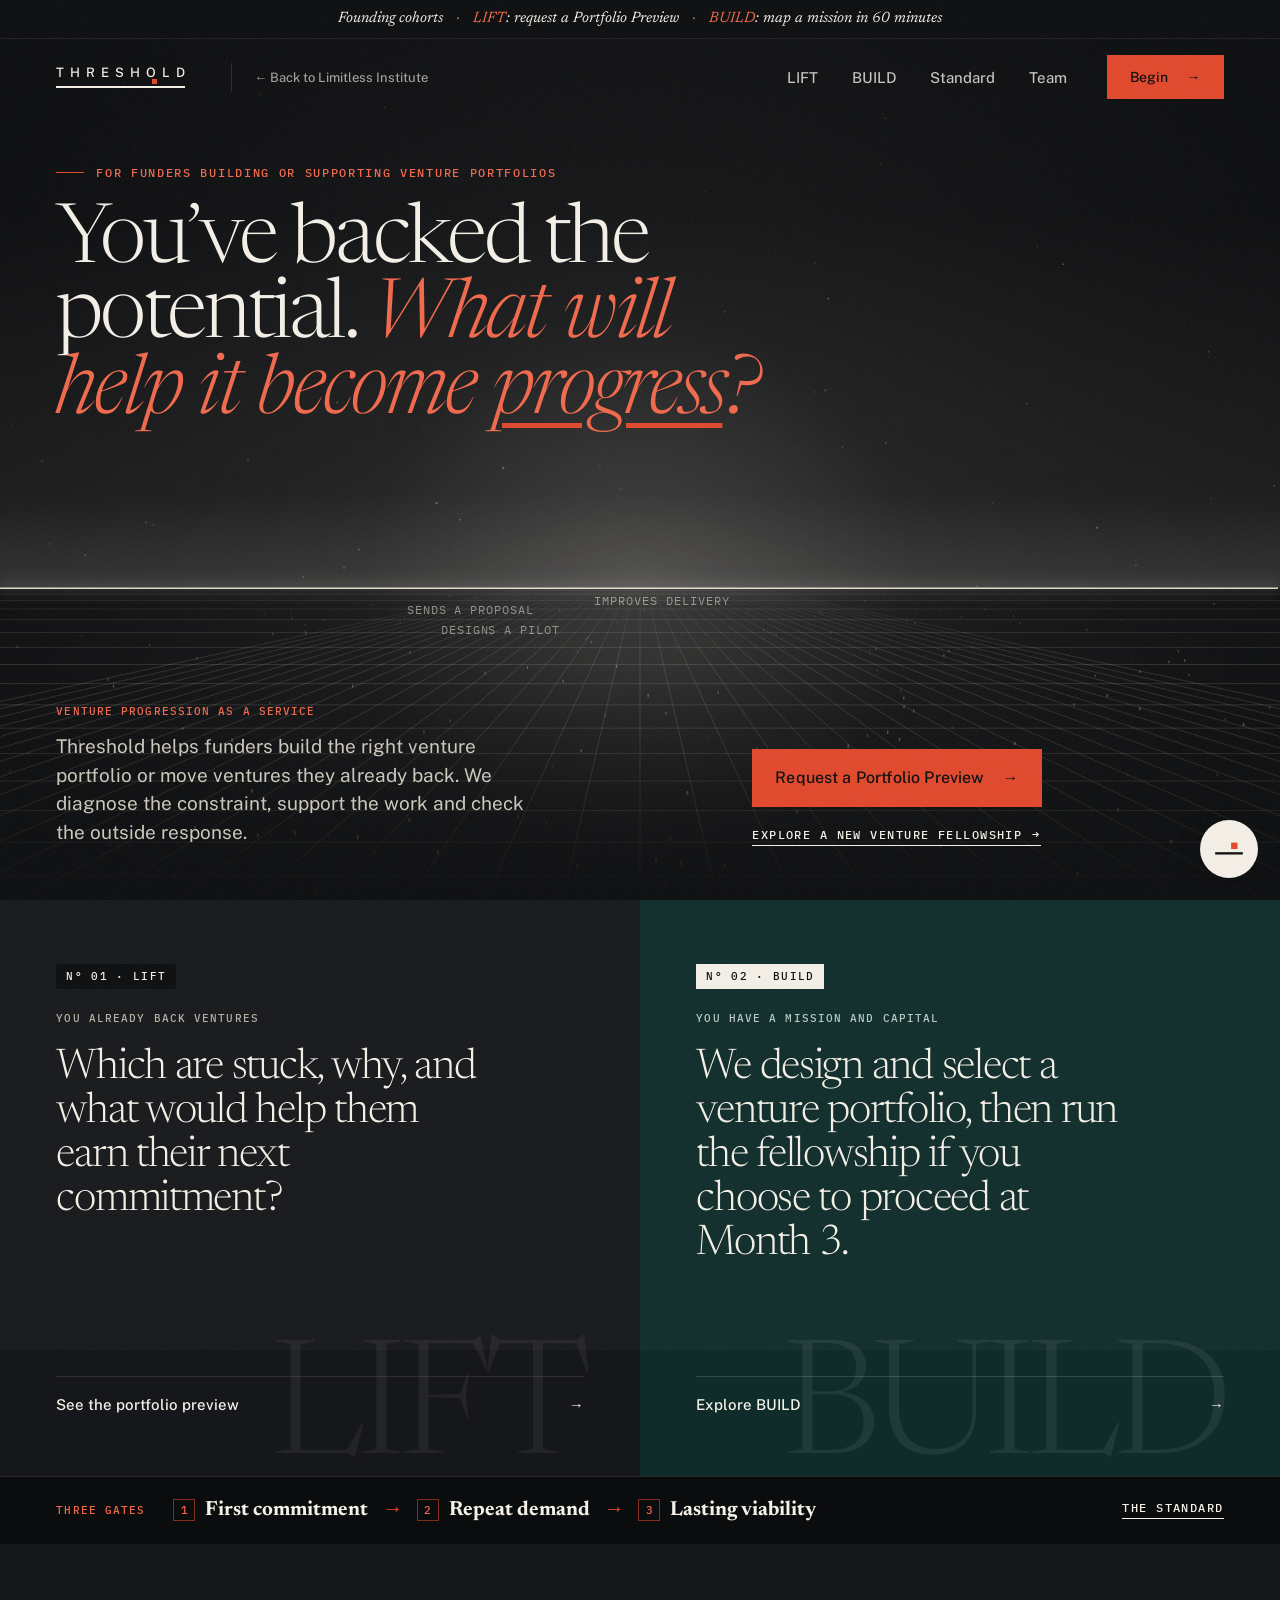
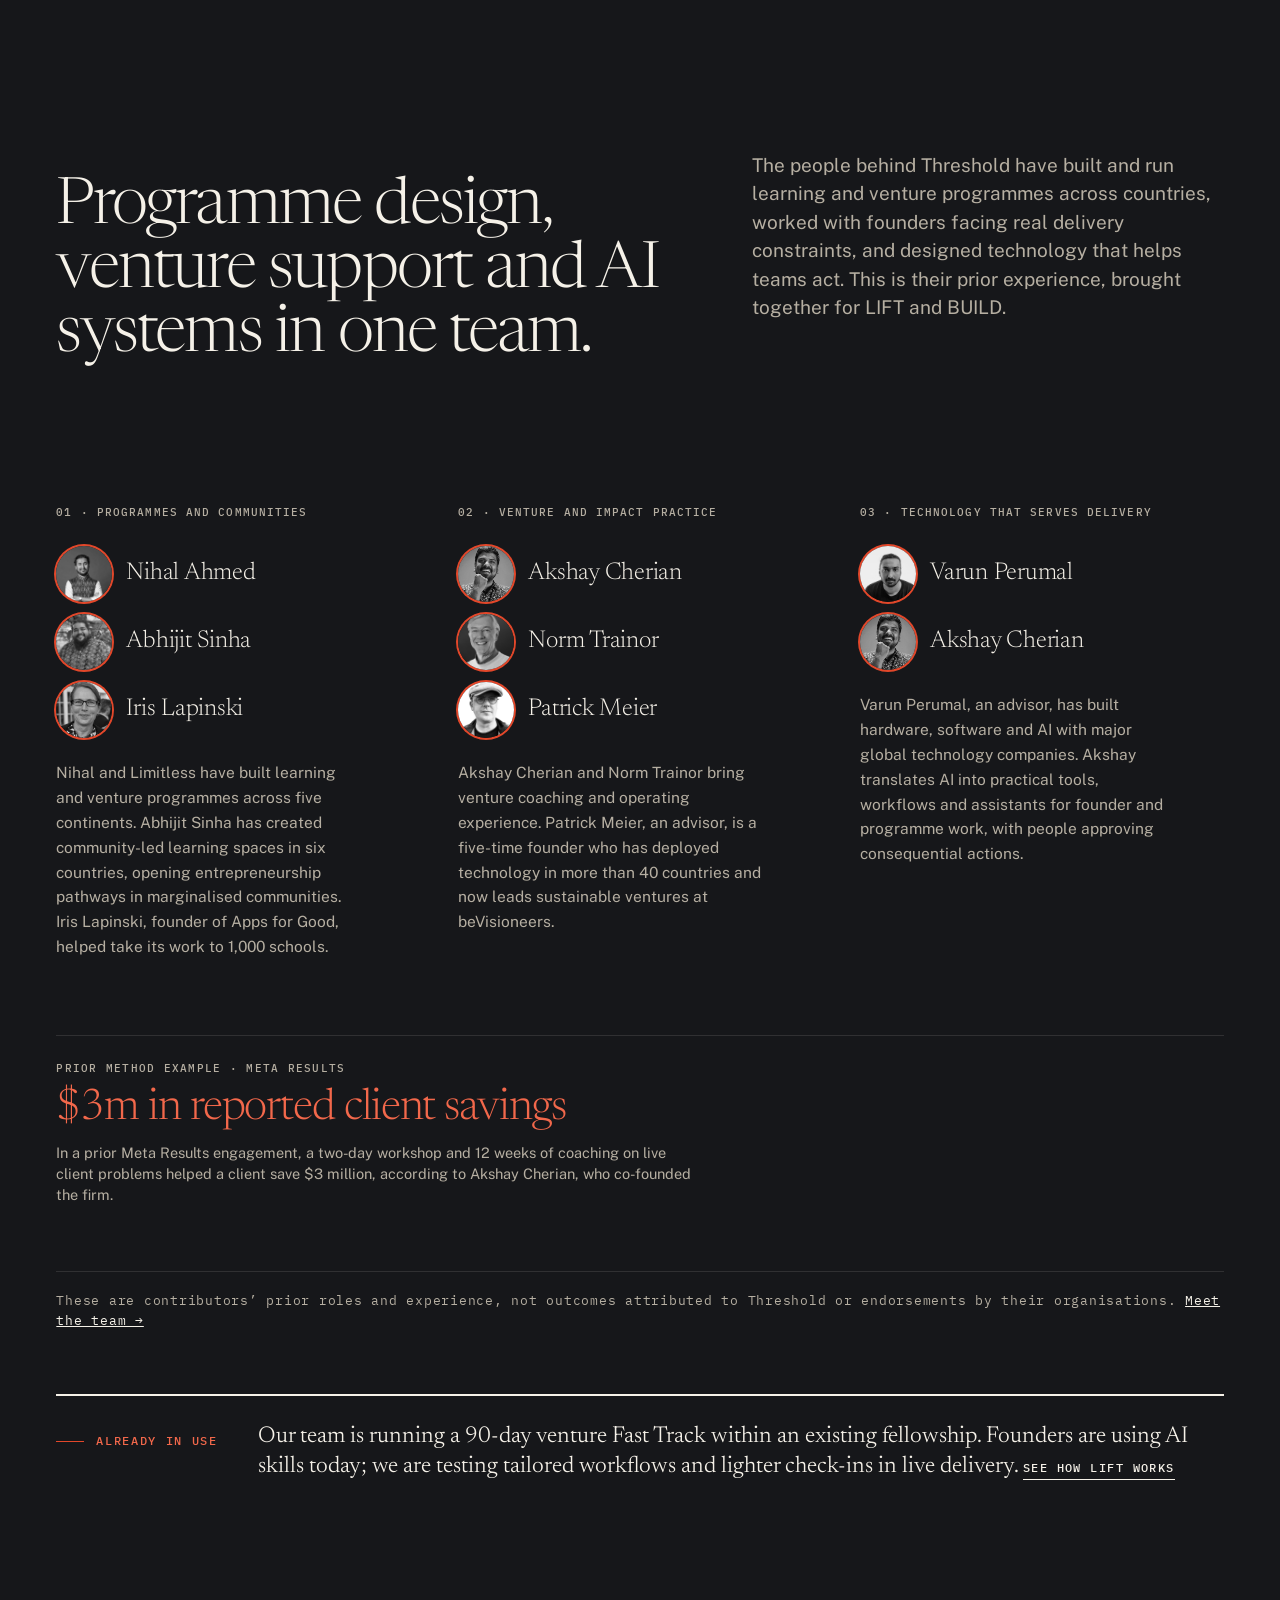
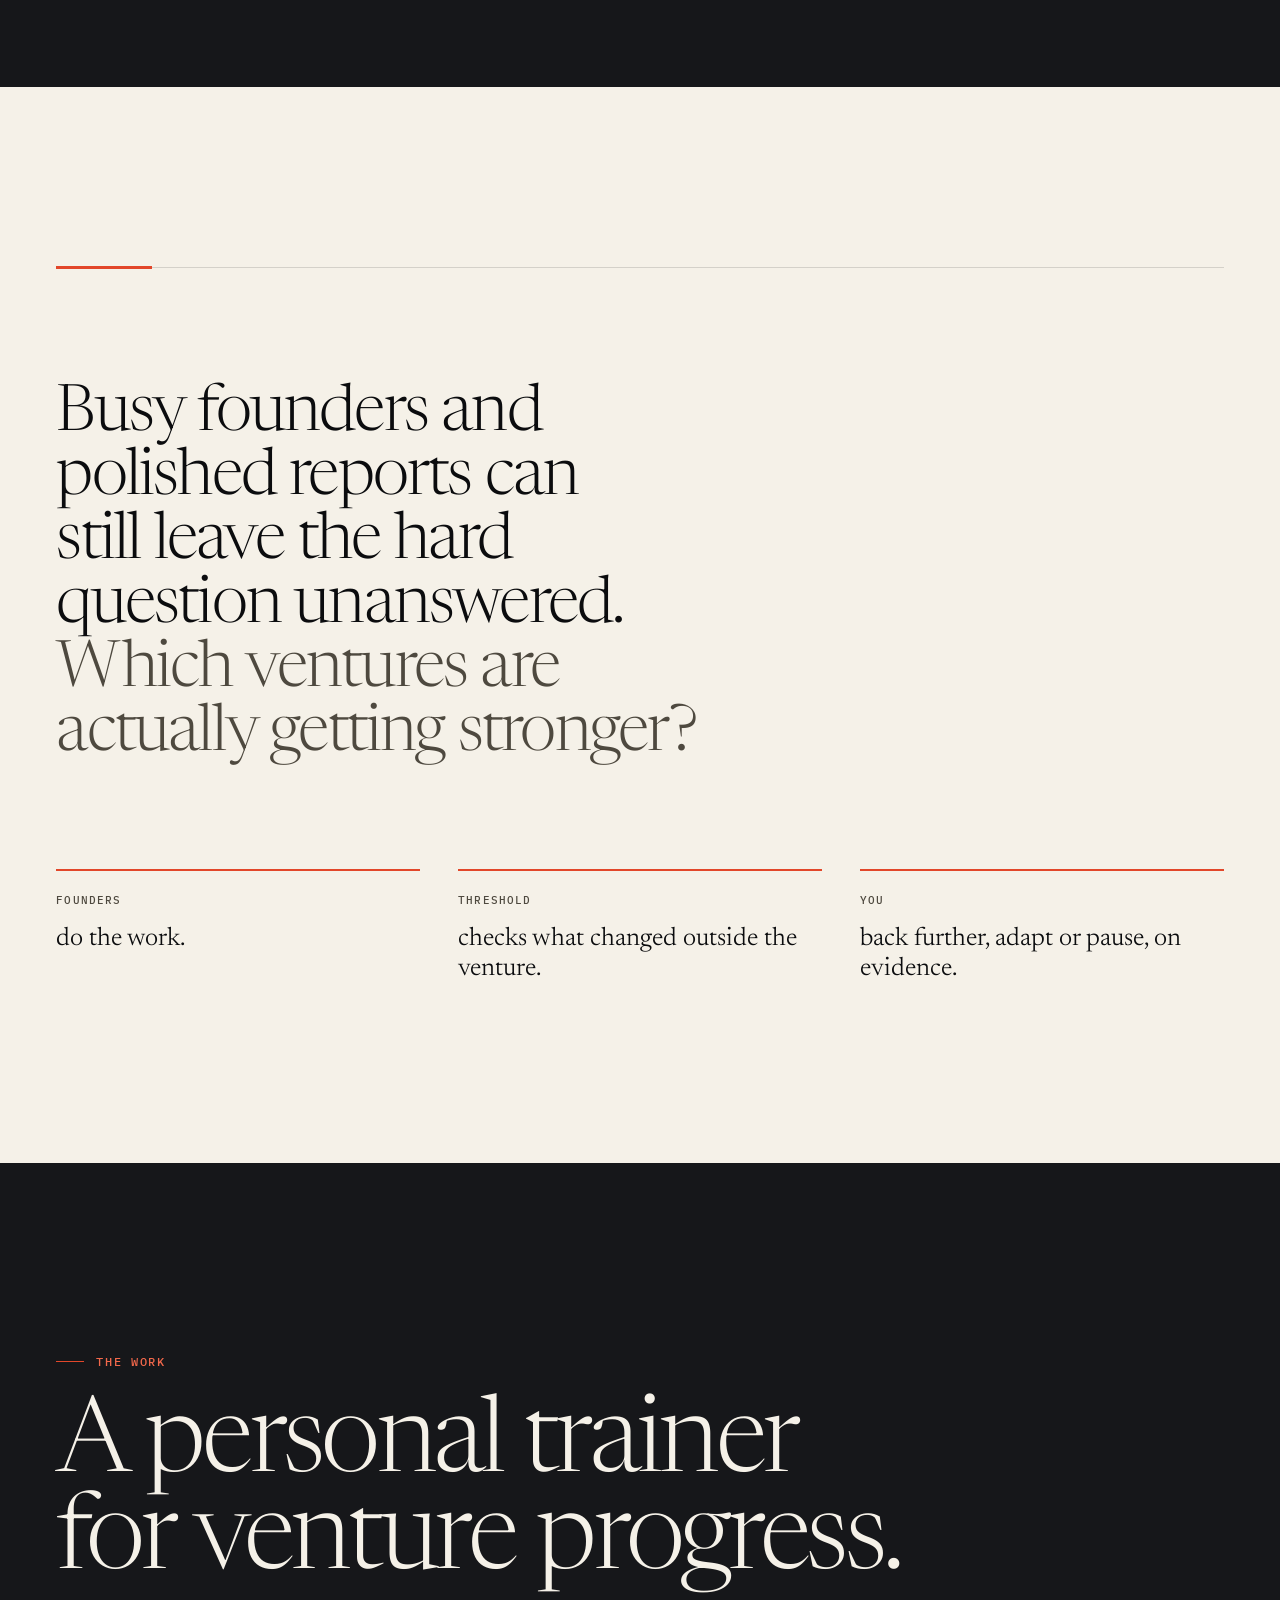
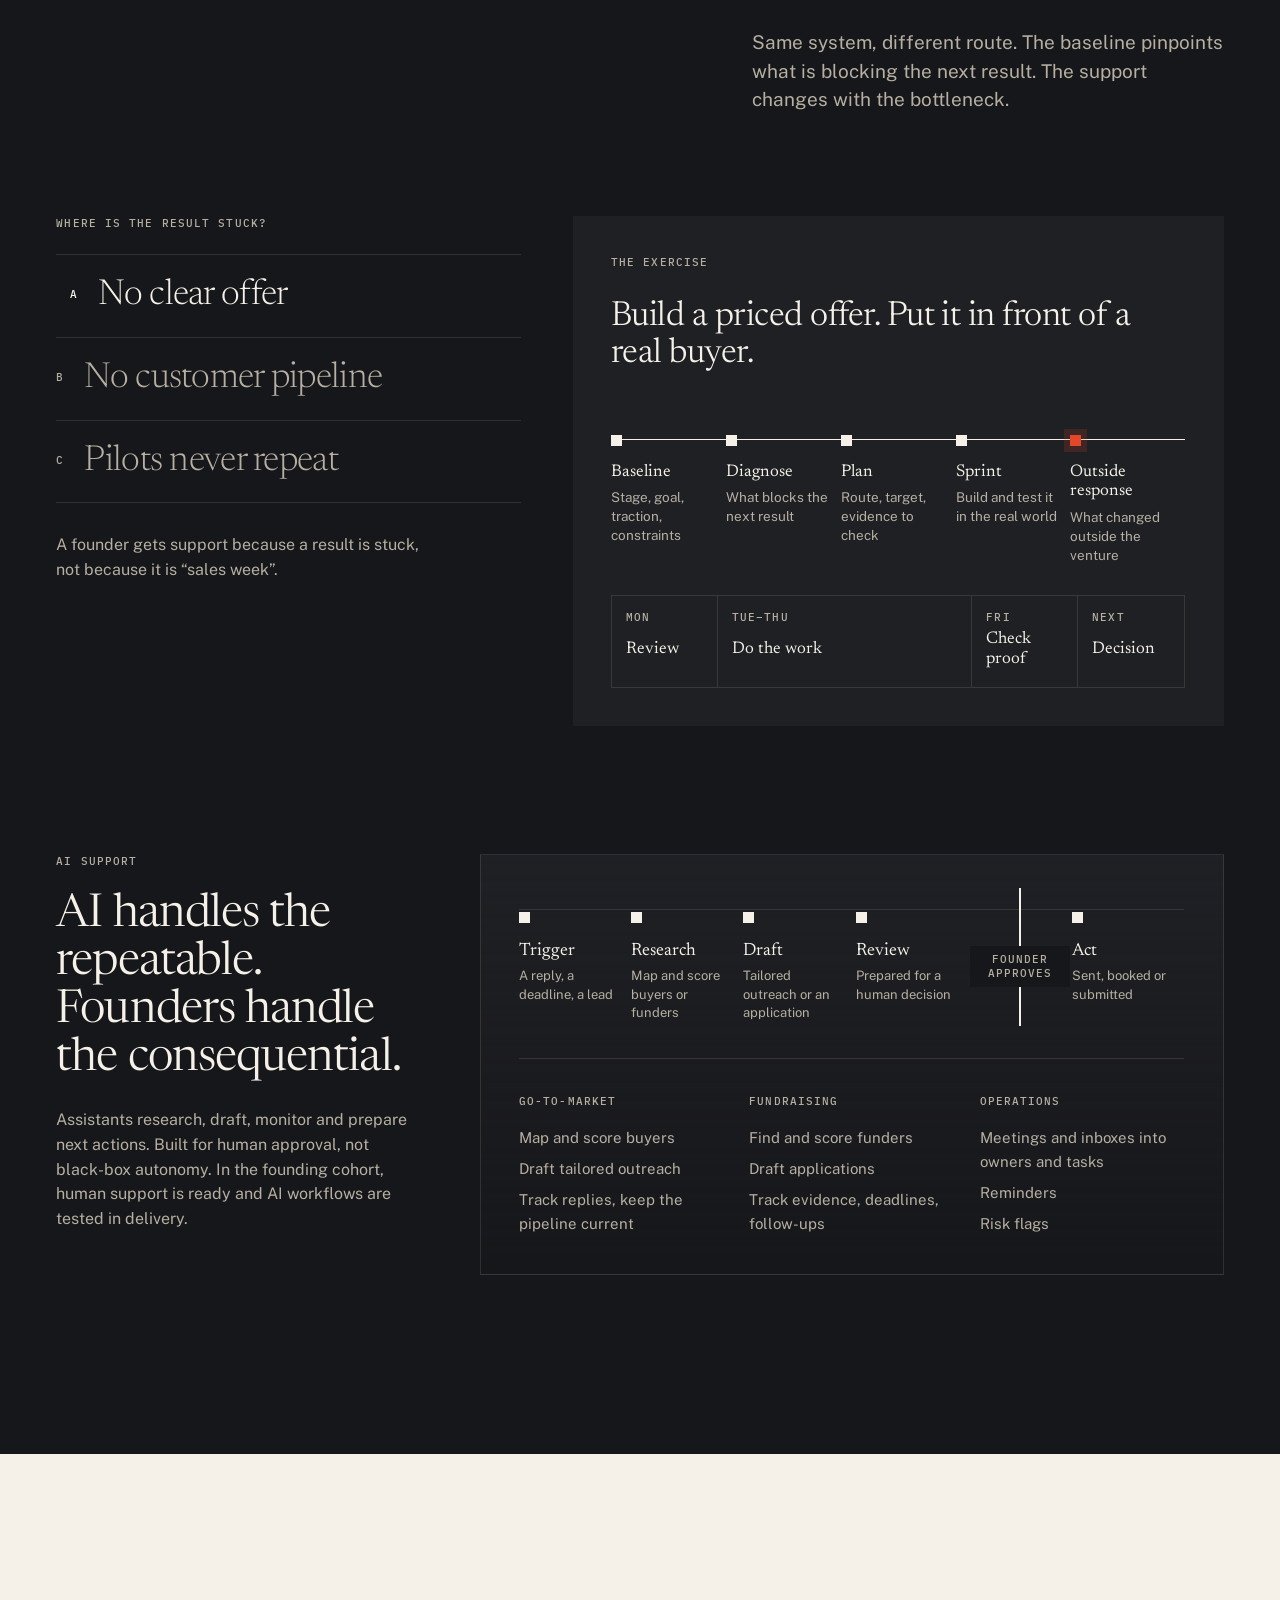
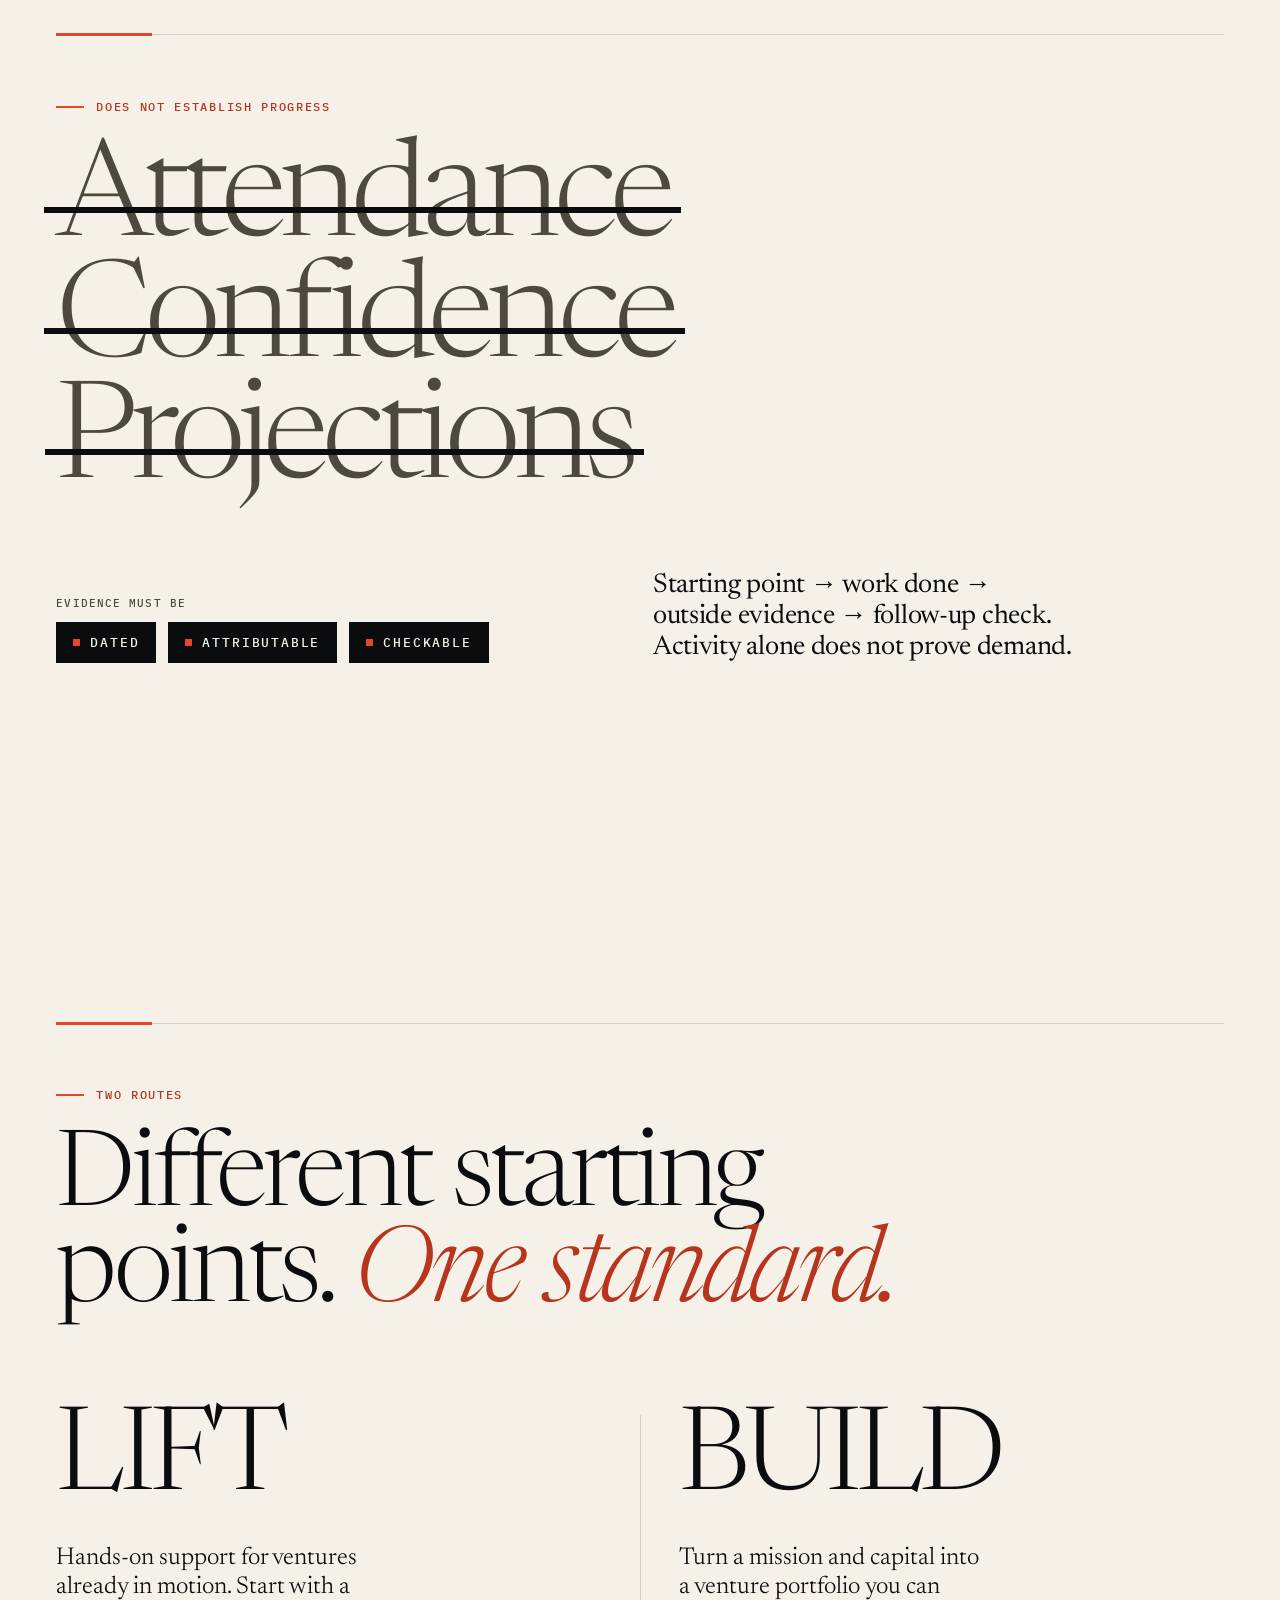
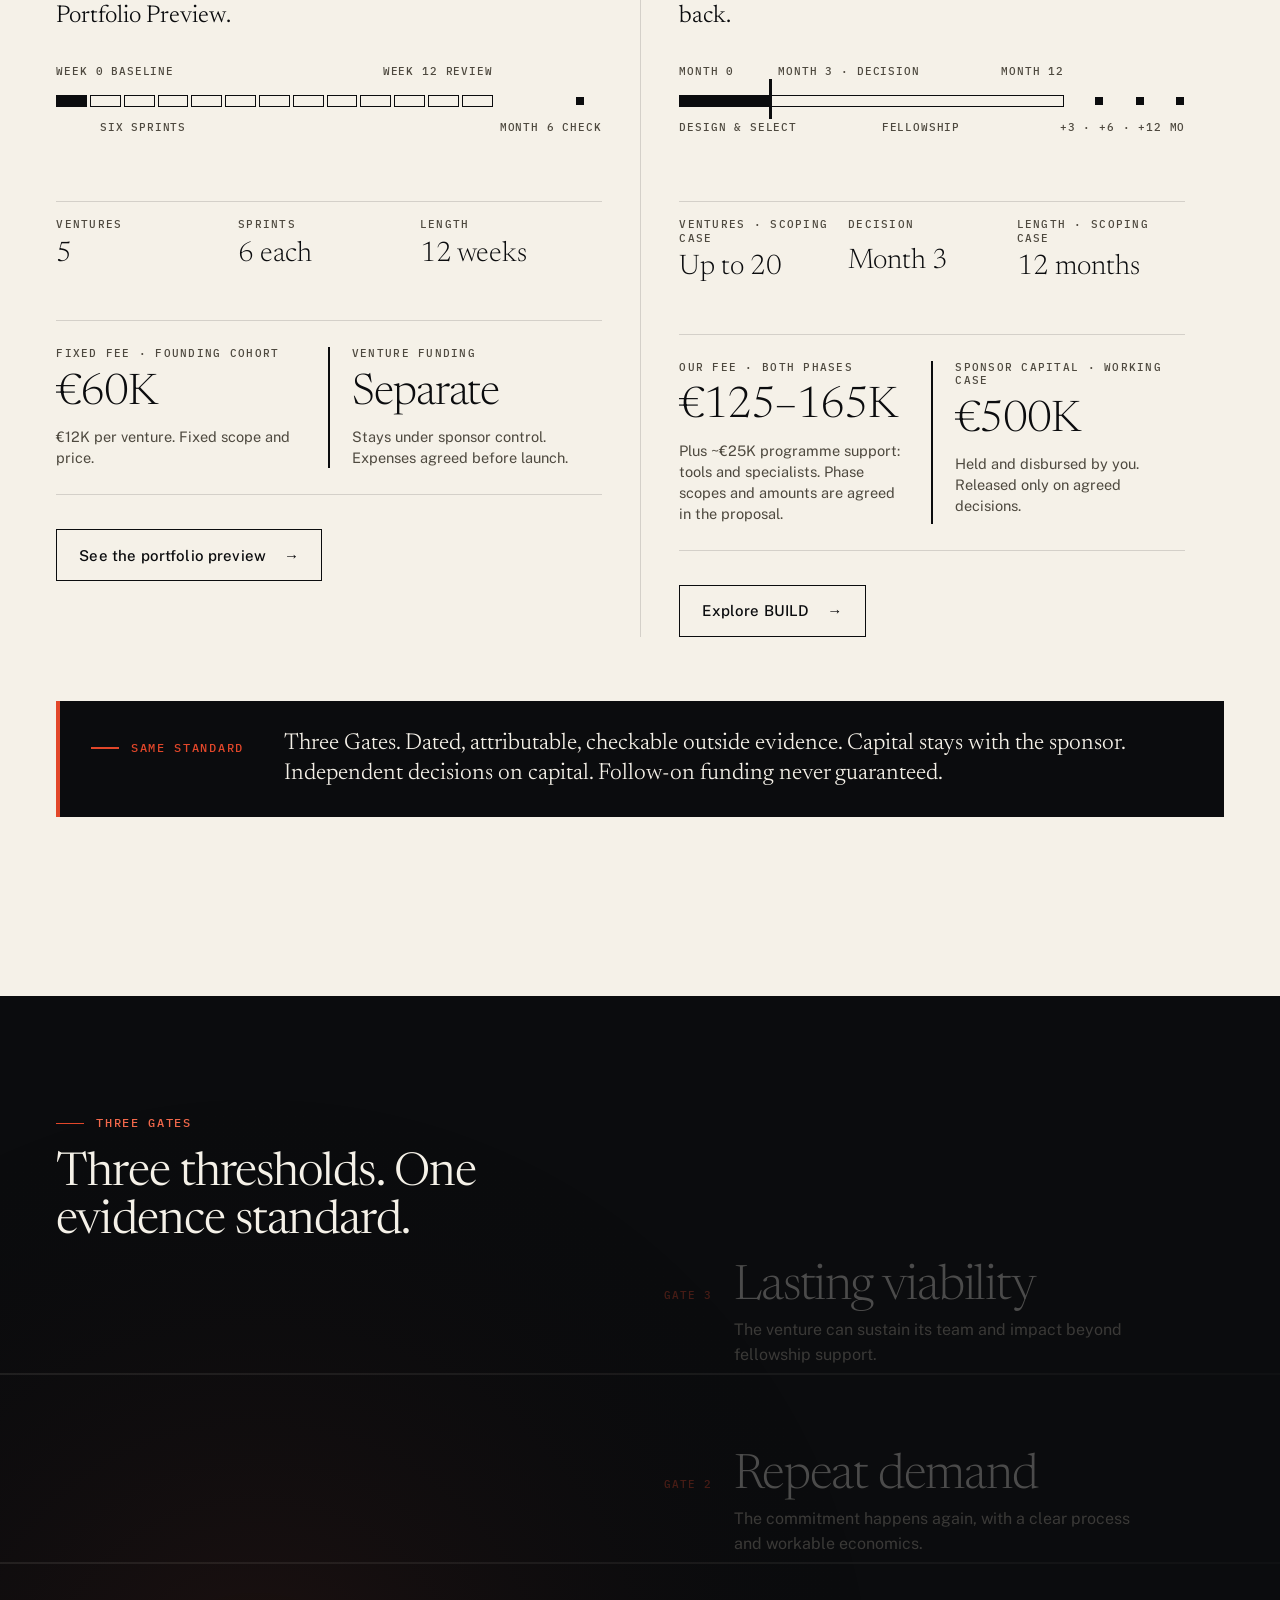
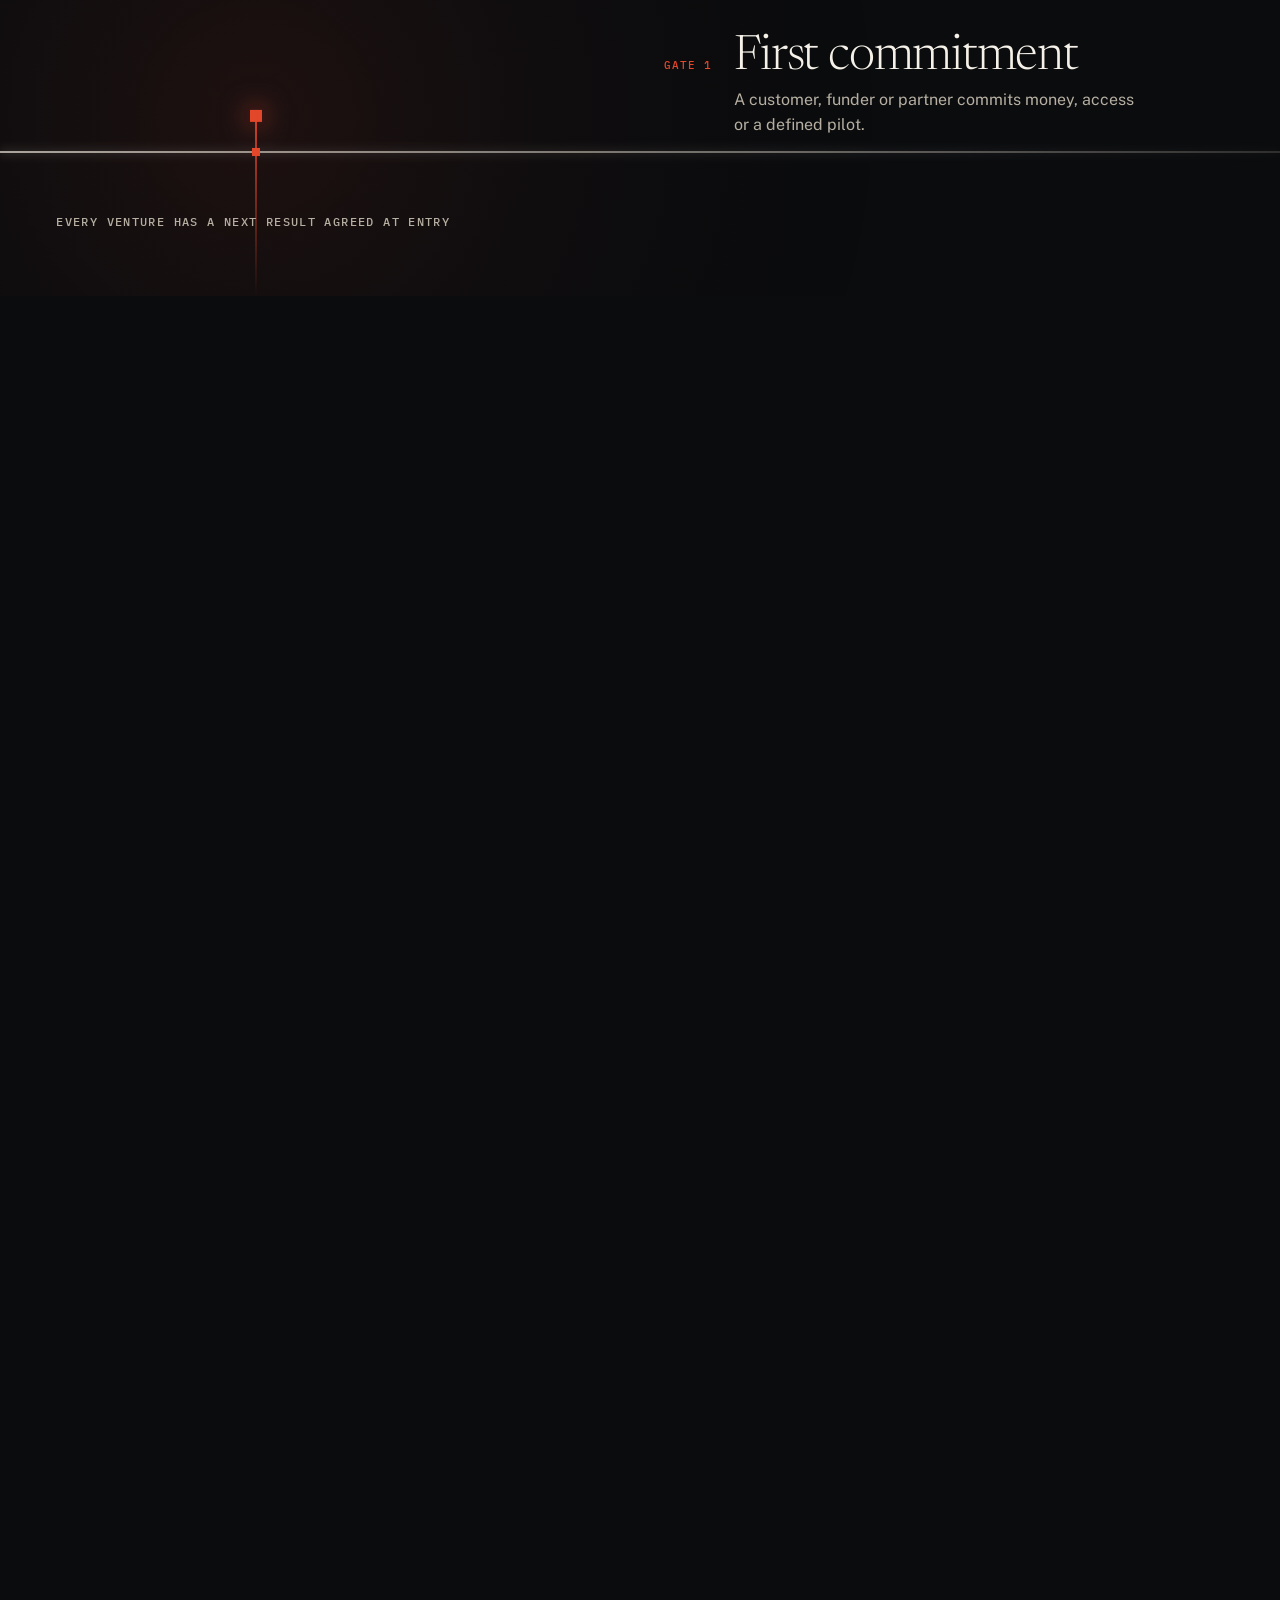
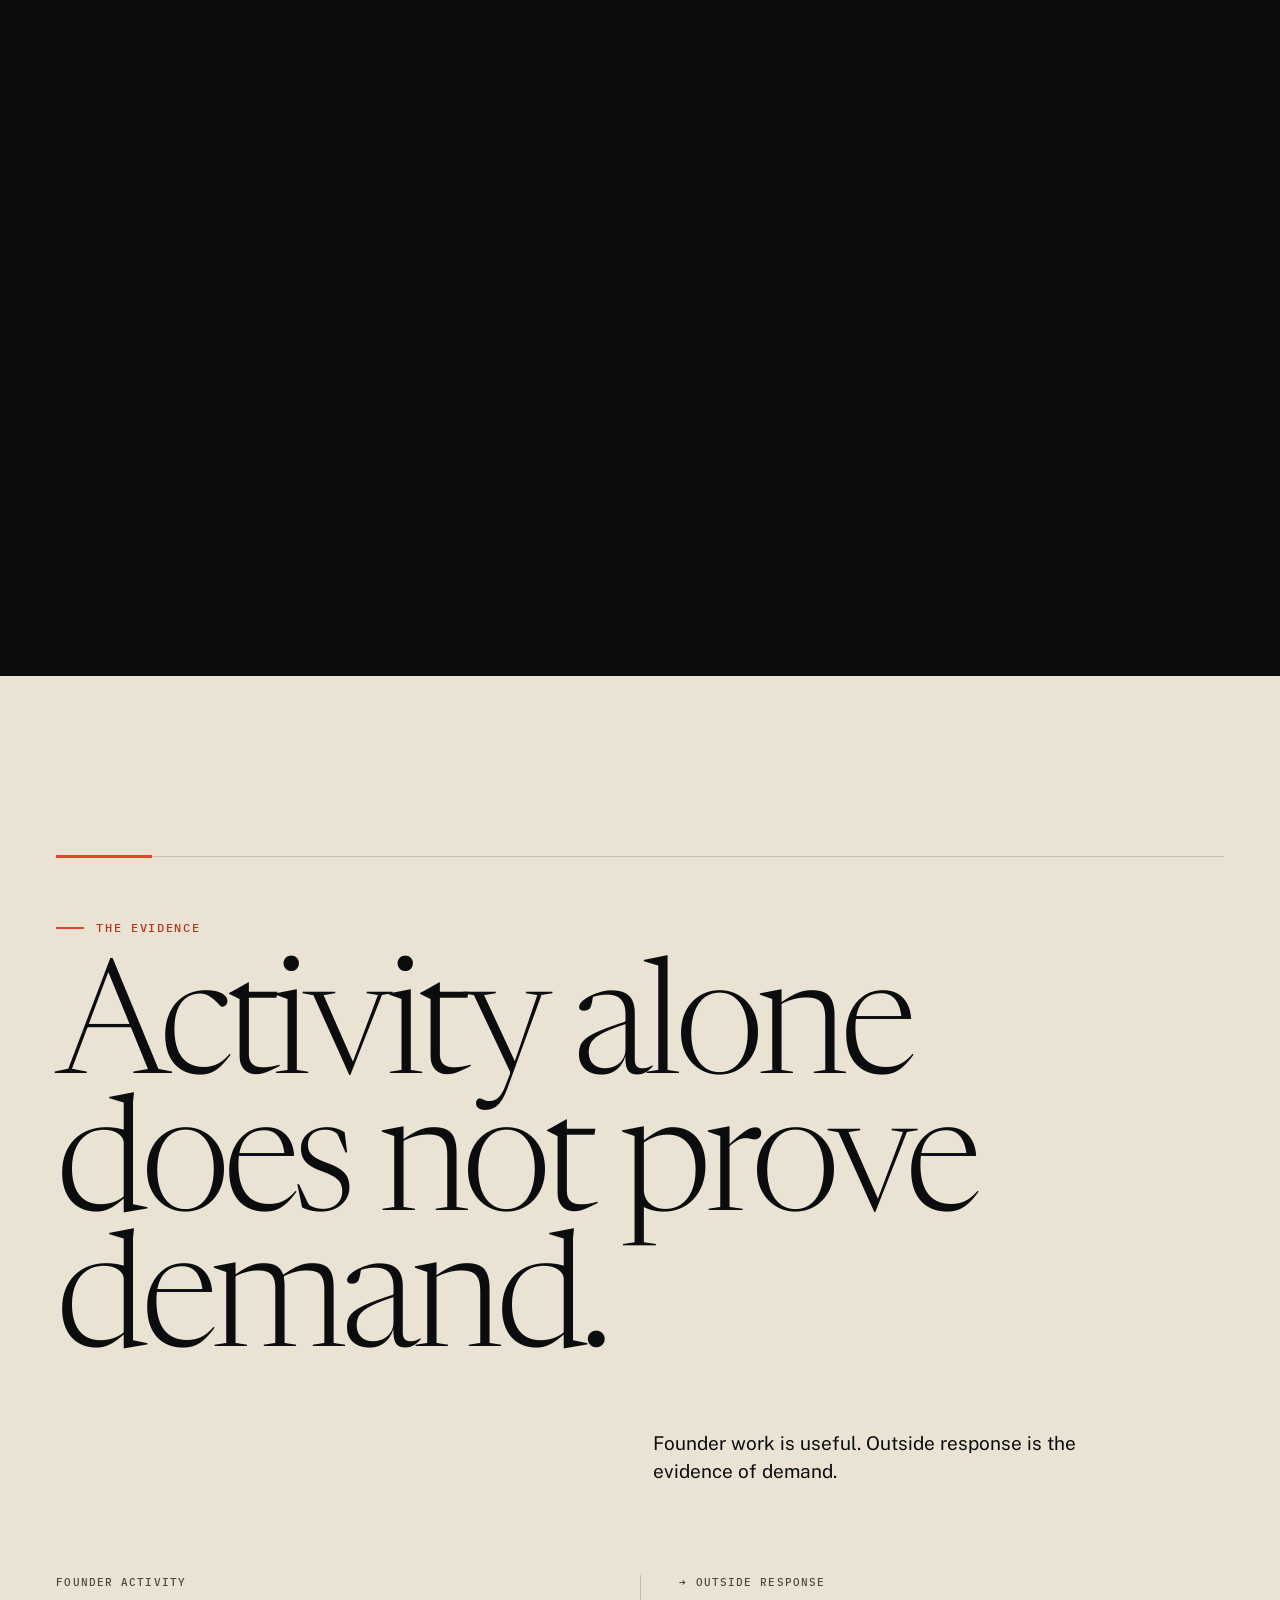
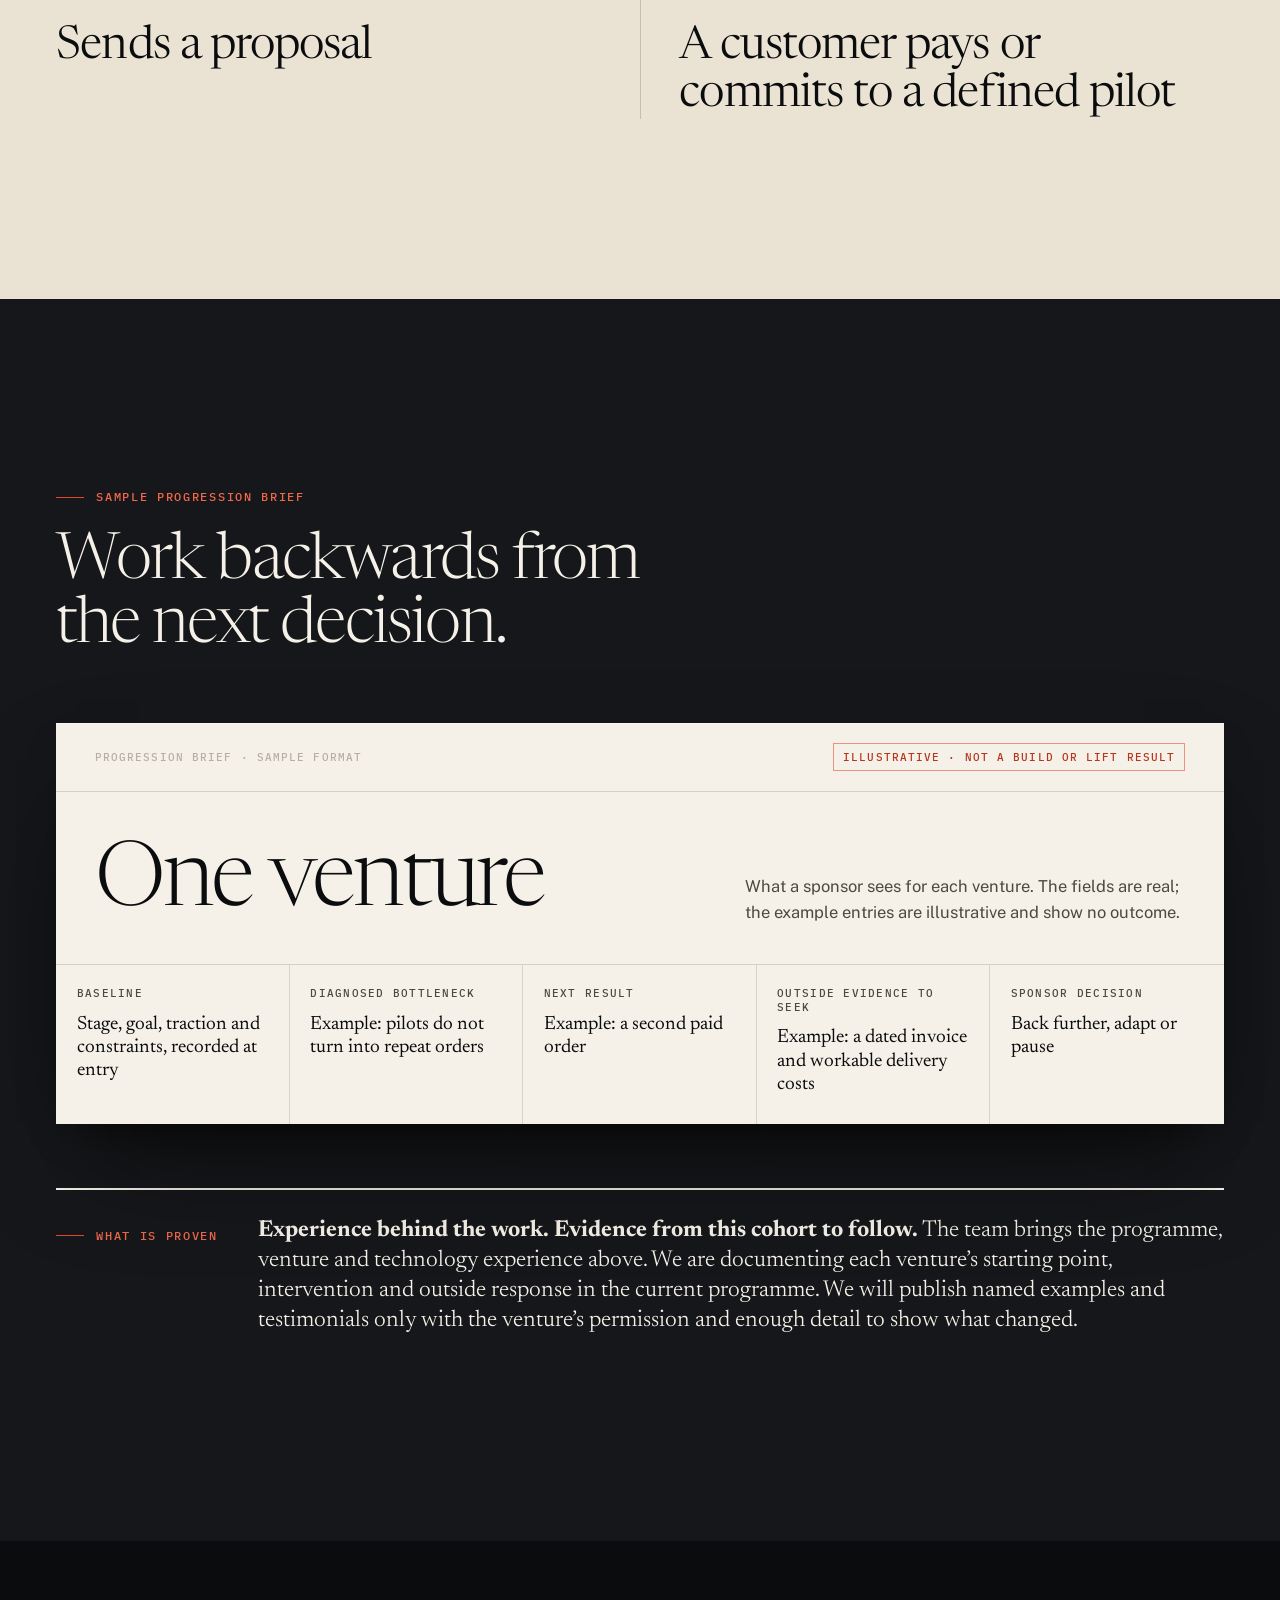
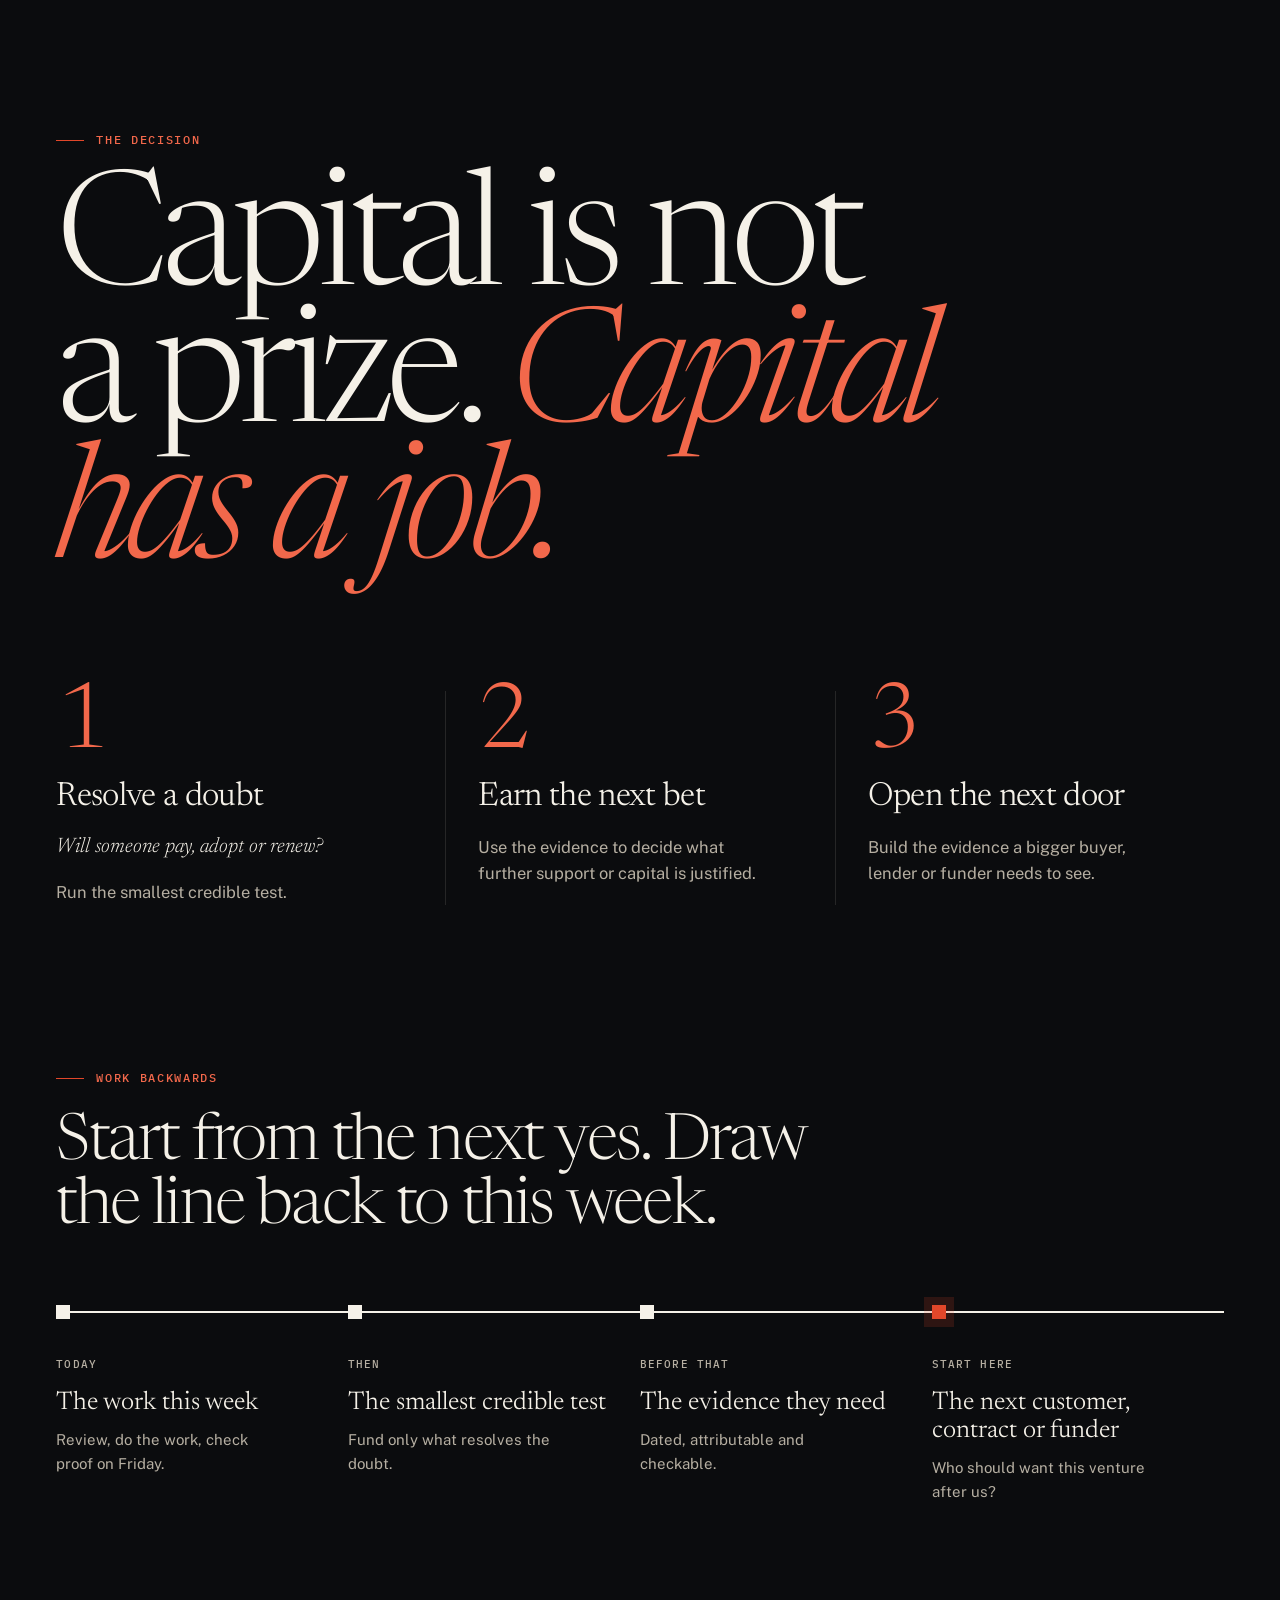
==== commit 9c66c583: "Add files via upload" ====
--- a/index.html
+++ b/index.html
@@ -12,7 +12,7 @@
 <meta name="theme-color" content="#0B0C0E">
 <link rel="icon" href="data:image/svg+xml,%3Csvg xmlns='http://www.w3.org/2000/svg' viewBox='0 0 32 32'%3E%3Crect width='32' height='32' fill='%230B0C0E'/%3E%3Crect x='4' y='19' width='24' height='2' fill='%23EDE6D9'/%3E%3Crect x='19' y='12' width='5' height='5' fill='%23E2472A'/%3E%3C/svg%3E">
 <link rel="preconnect" href="https://fonts.googleapis.com"><link rel="preconnect" href="https://fonts.gstatic.com" crossorigin><link rel="stylesheet" href="https://fonts.googleapis.com/css2?family=Newsreader:ital,opsz,wght@0,6..72,200..800;1,6..72,200..800&family=Public+Sans:wght@100..900&family=IBM+Plex+Mono:wght@400;500&display=swap">
-<link rel="stylesheet" href="site.css?v=20261022a">
+<link rel="stylesheet" href="site.css?v=20261023a">
 </head>
 <body>
 <a class="skip" href="#main">Skip to content</a>
--- a/site.css
+++ b/site.css
@@ -741,3 +741,12 @@
 @media (max-width:820px){.nav-in{gap:16px}.back-li{padding-left:14px;font-size:12.5px}}
 @media (max-width:374px){.back-li .bl-b{display:none}}
 .sheet .back-sheet{padding-left:0;border-left:0}
+/* mobile menu: title above its description, scrollable on short screens */
+@media (max-width:820px){
+  .sheet{overflow-y:auto;overscroll-behavior:contain;-webkit-overflow-scrolling:touch}
+  .sheet > *{flex-shrink:0}
+  .sheet ol{margin-top:4vh}
+  .sheet li a{flex-direction:column;align-items:flex-start;justify-content:flex-start;gap:10px;padding:14px 0 16px}
+  .sheet li a span:last-child{line-height:1.5}
+  .sheet .foot{padding-top:28px}
+}
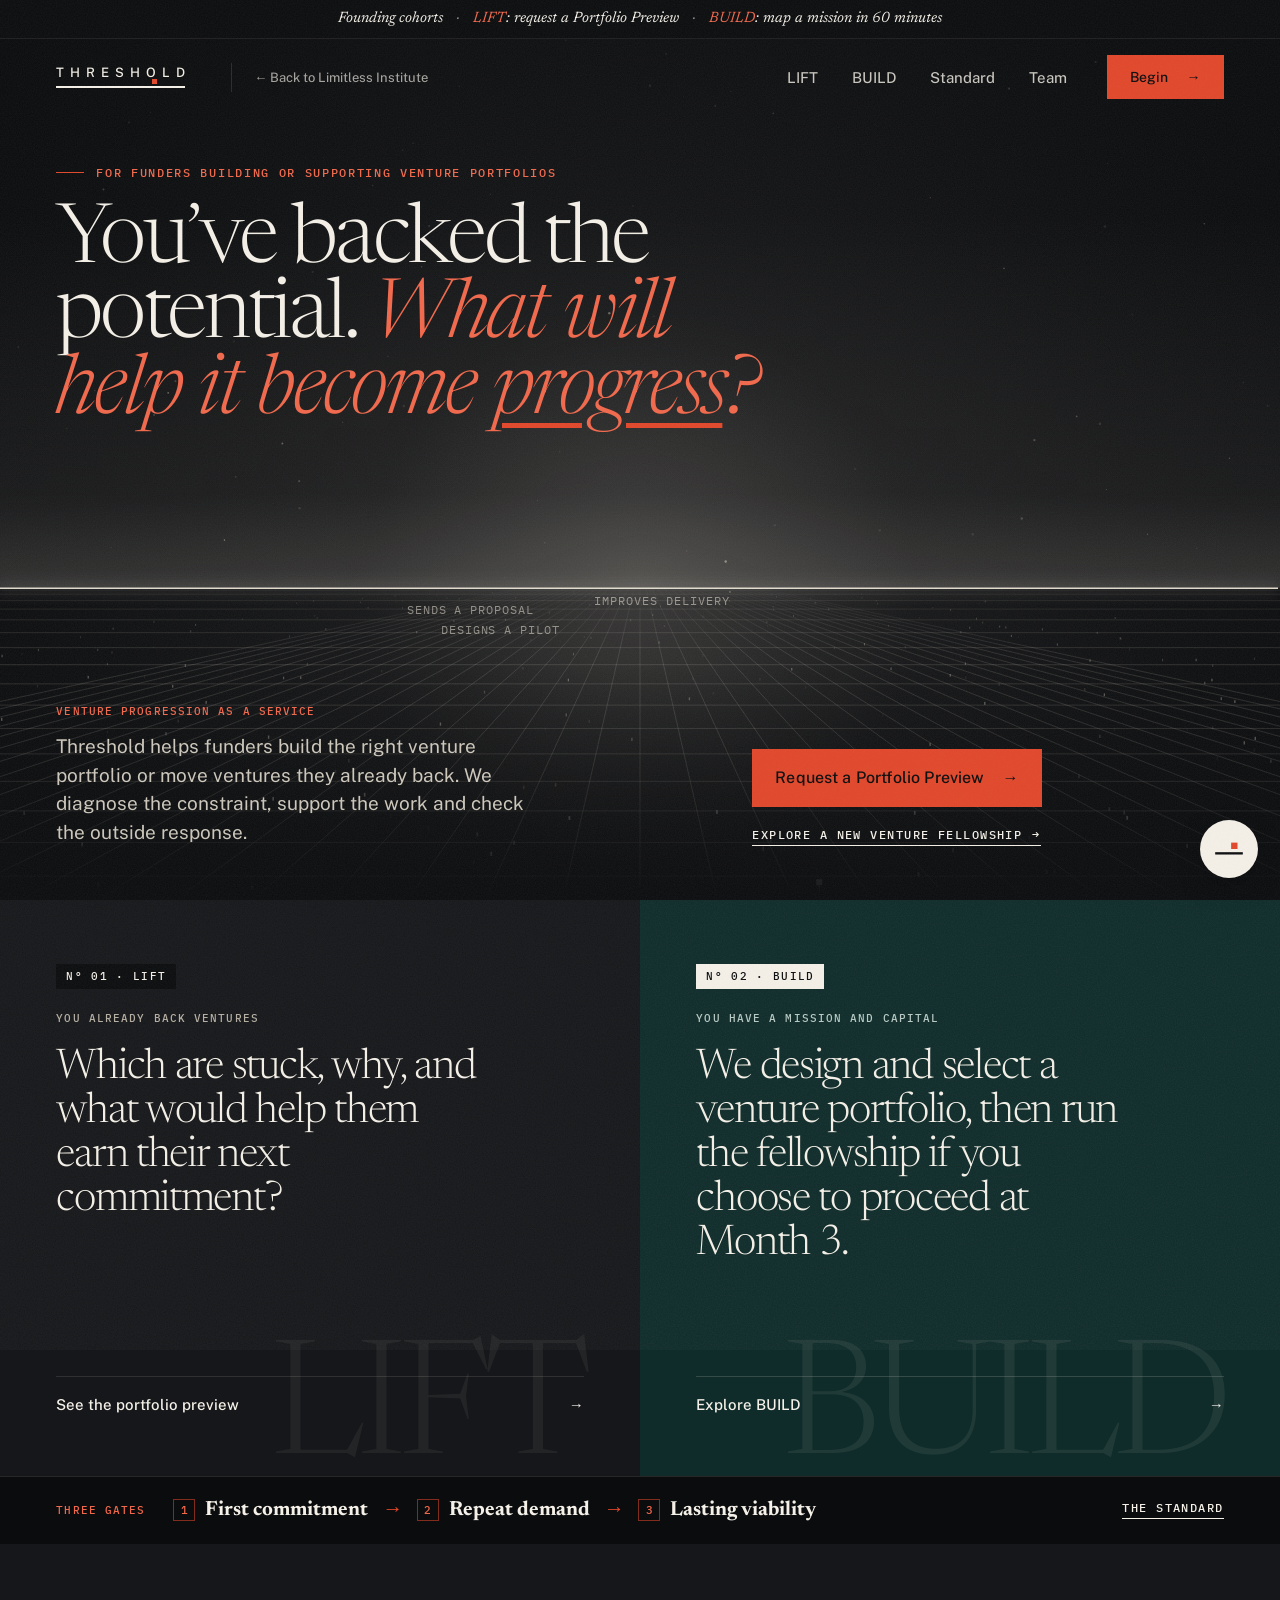
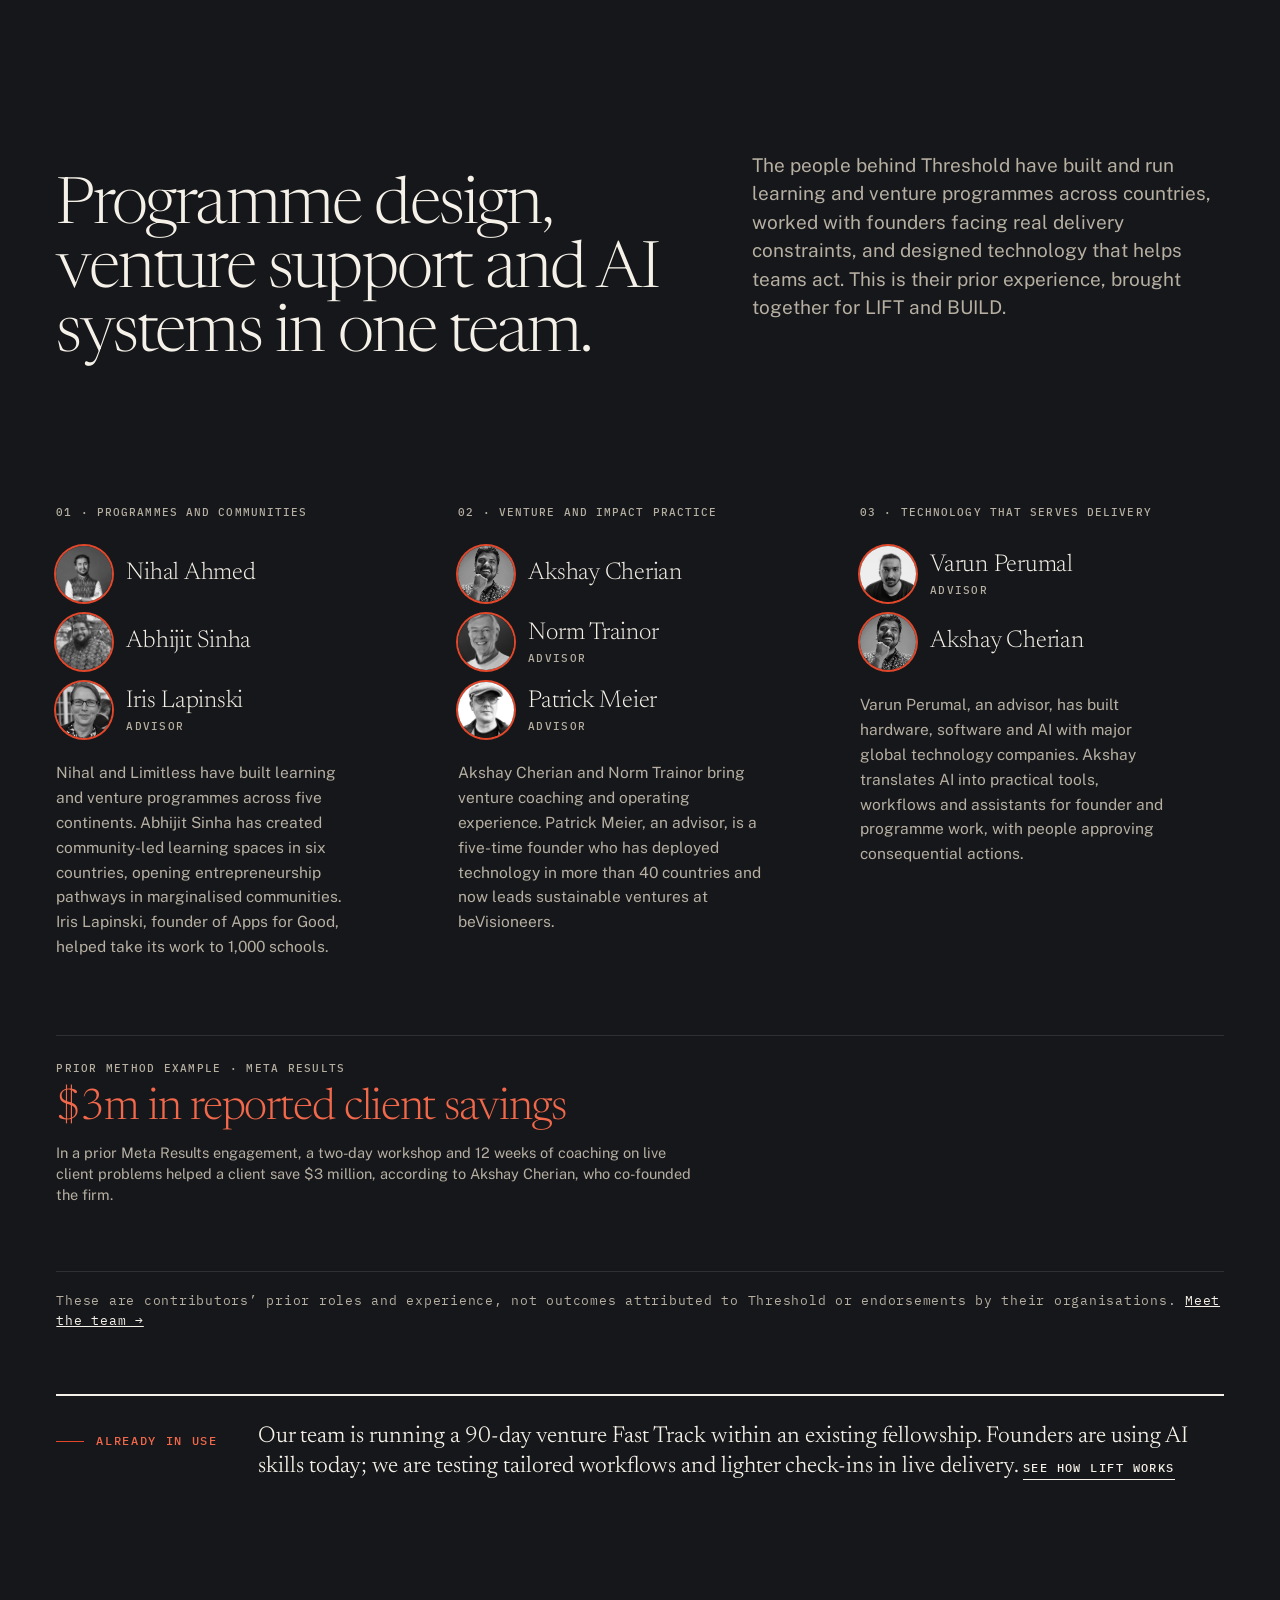
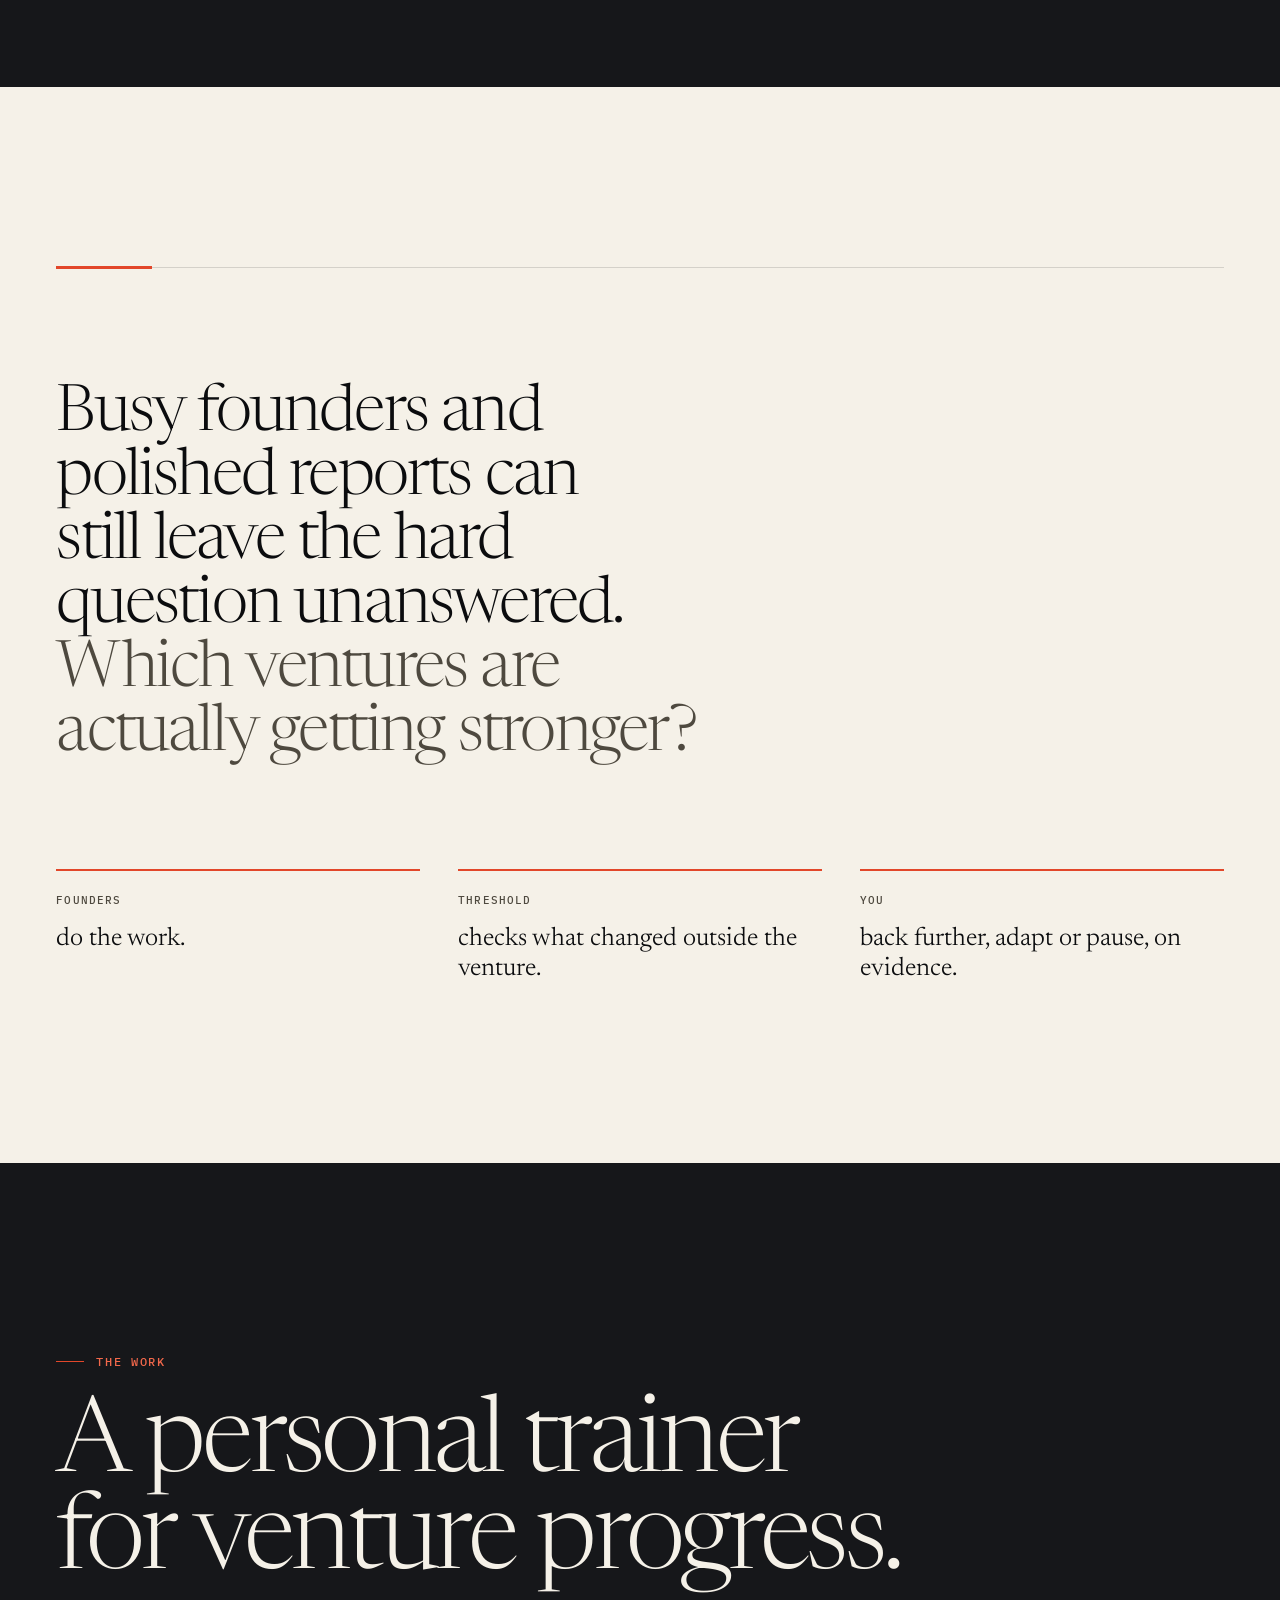
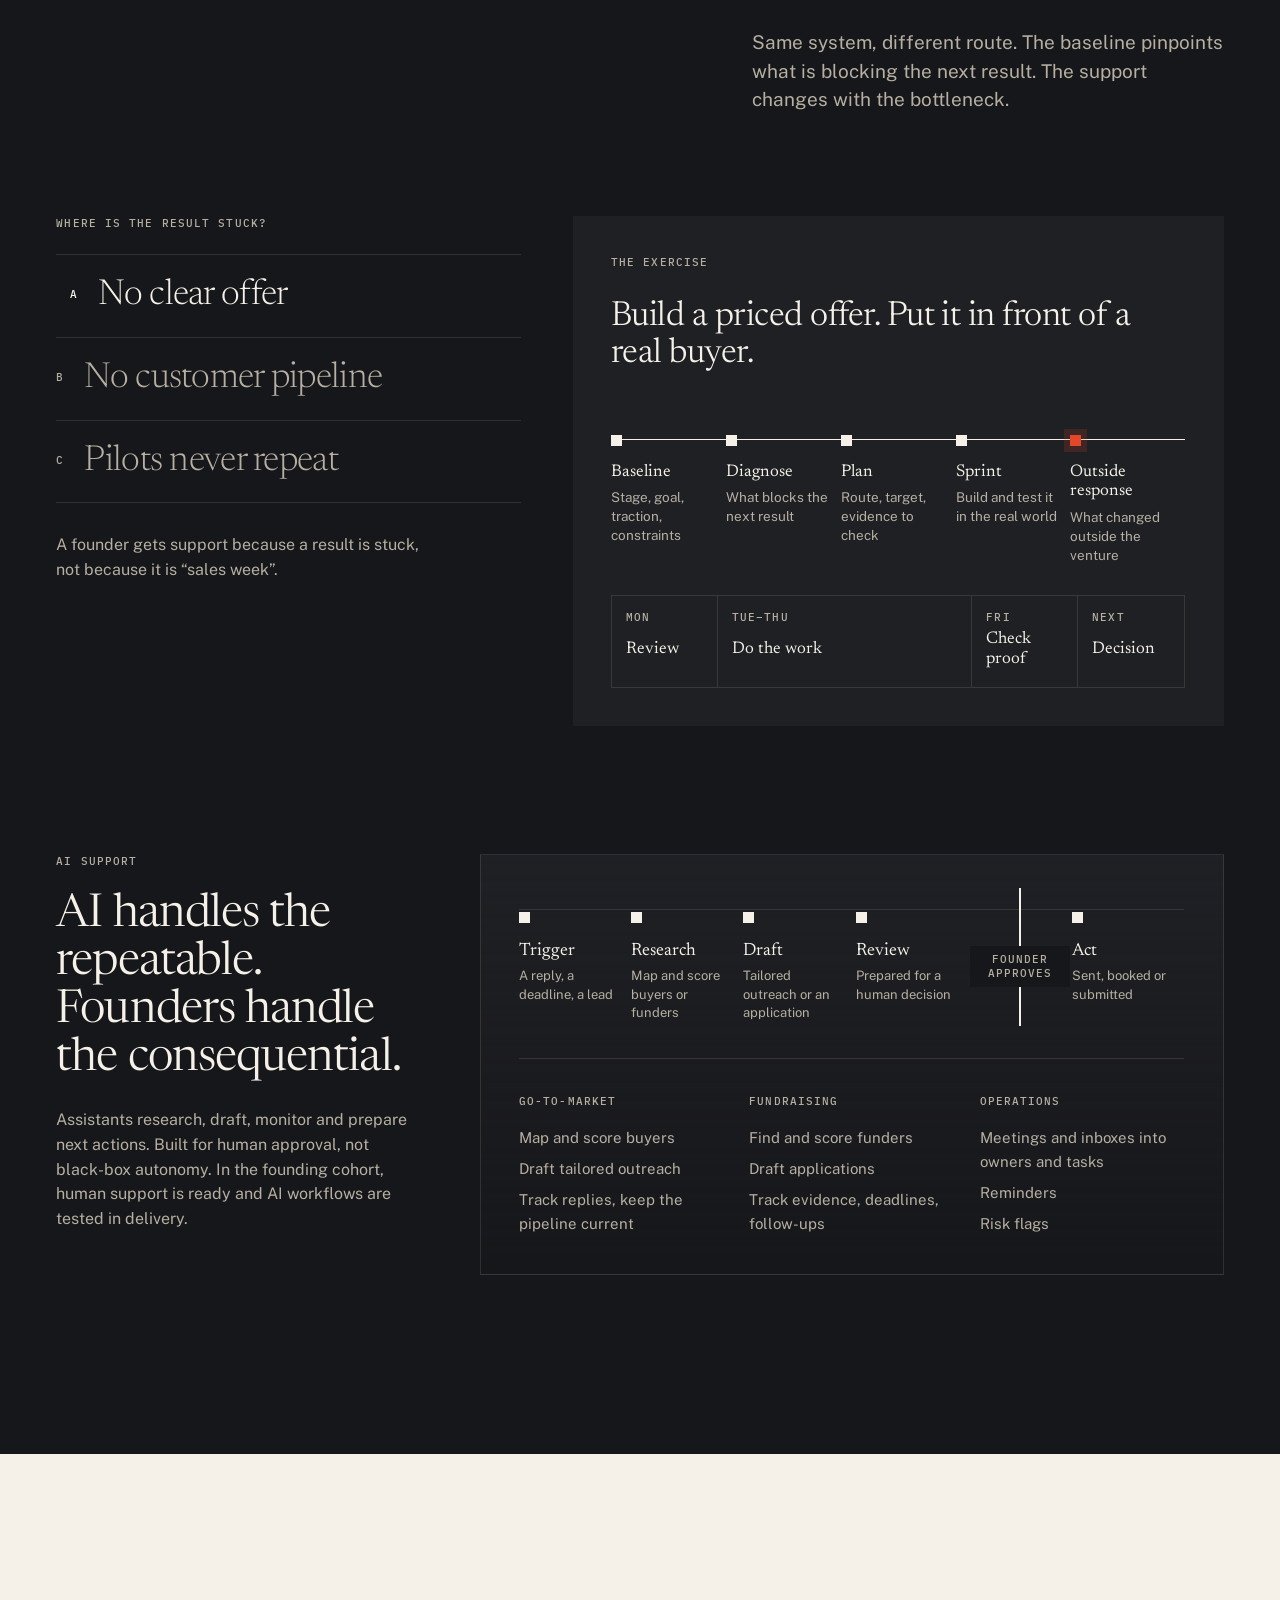
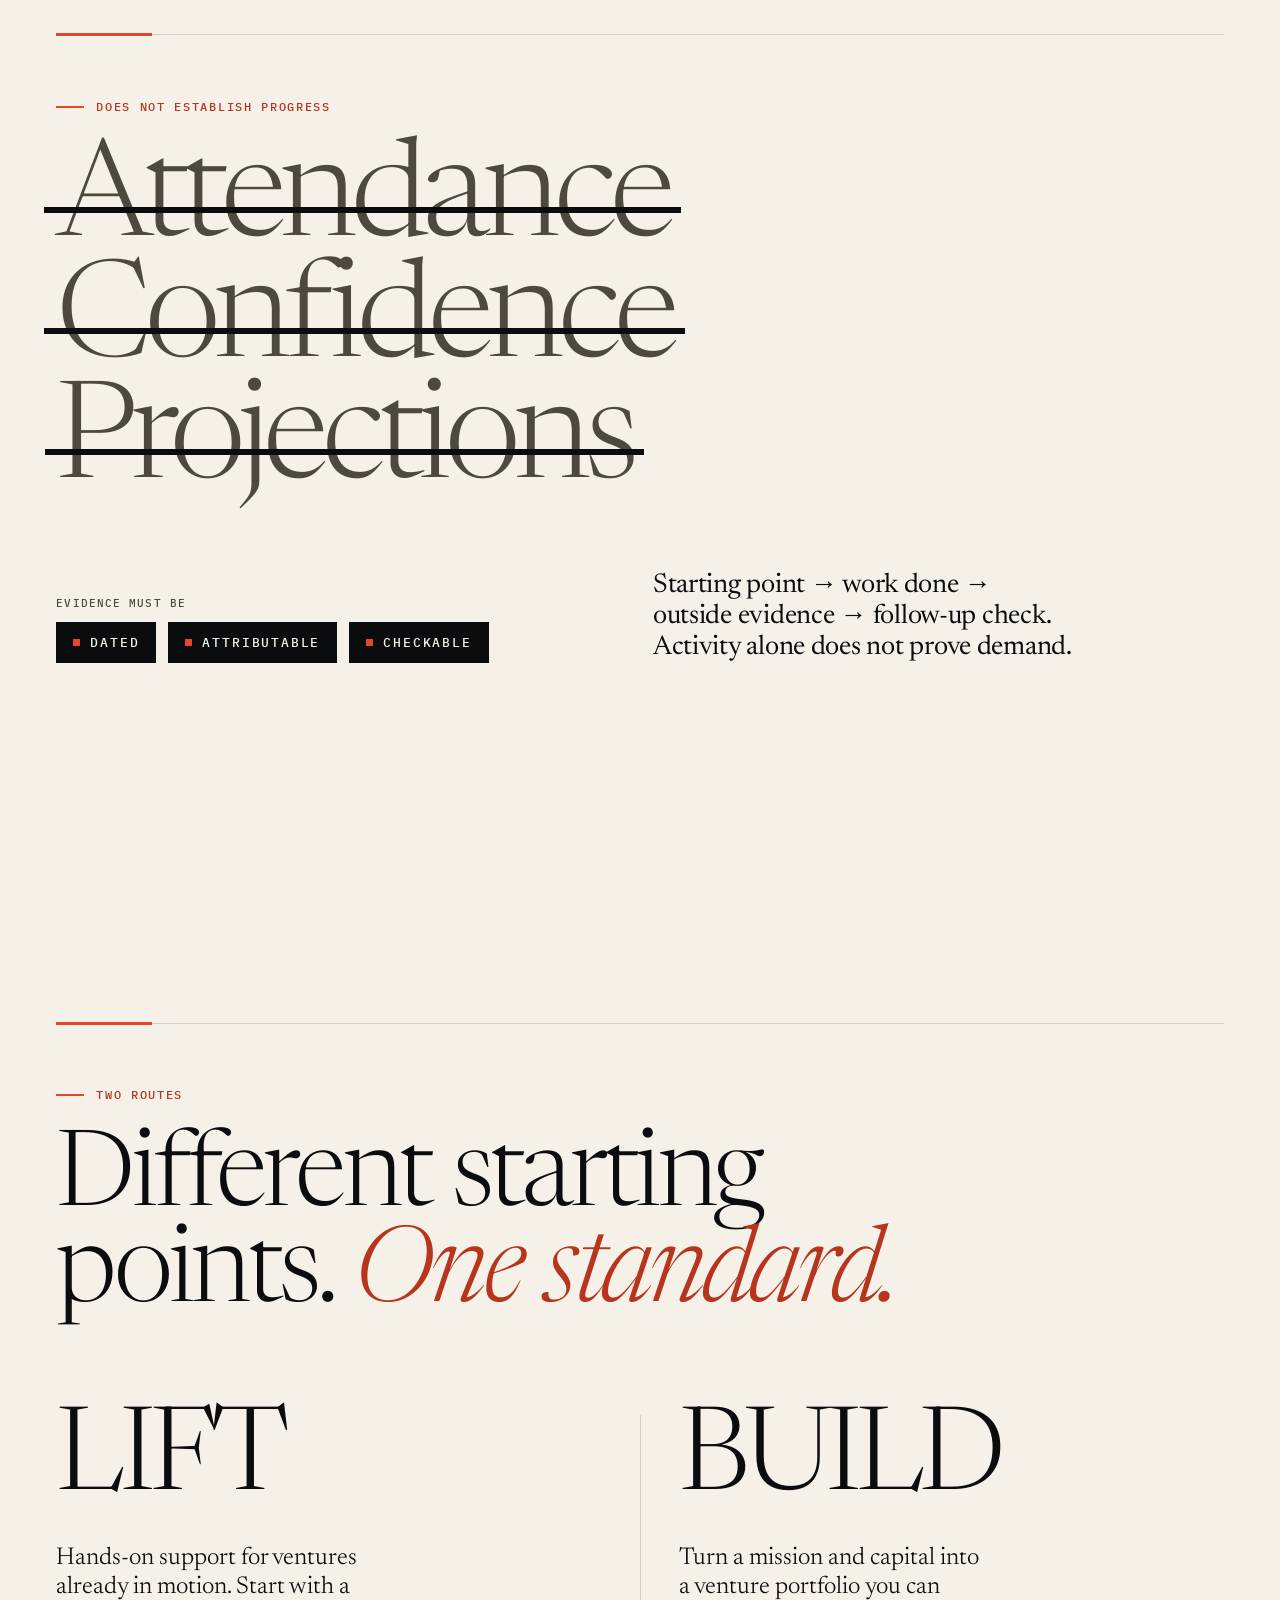
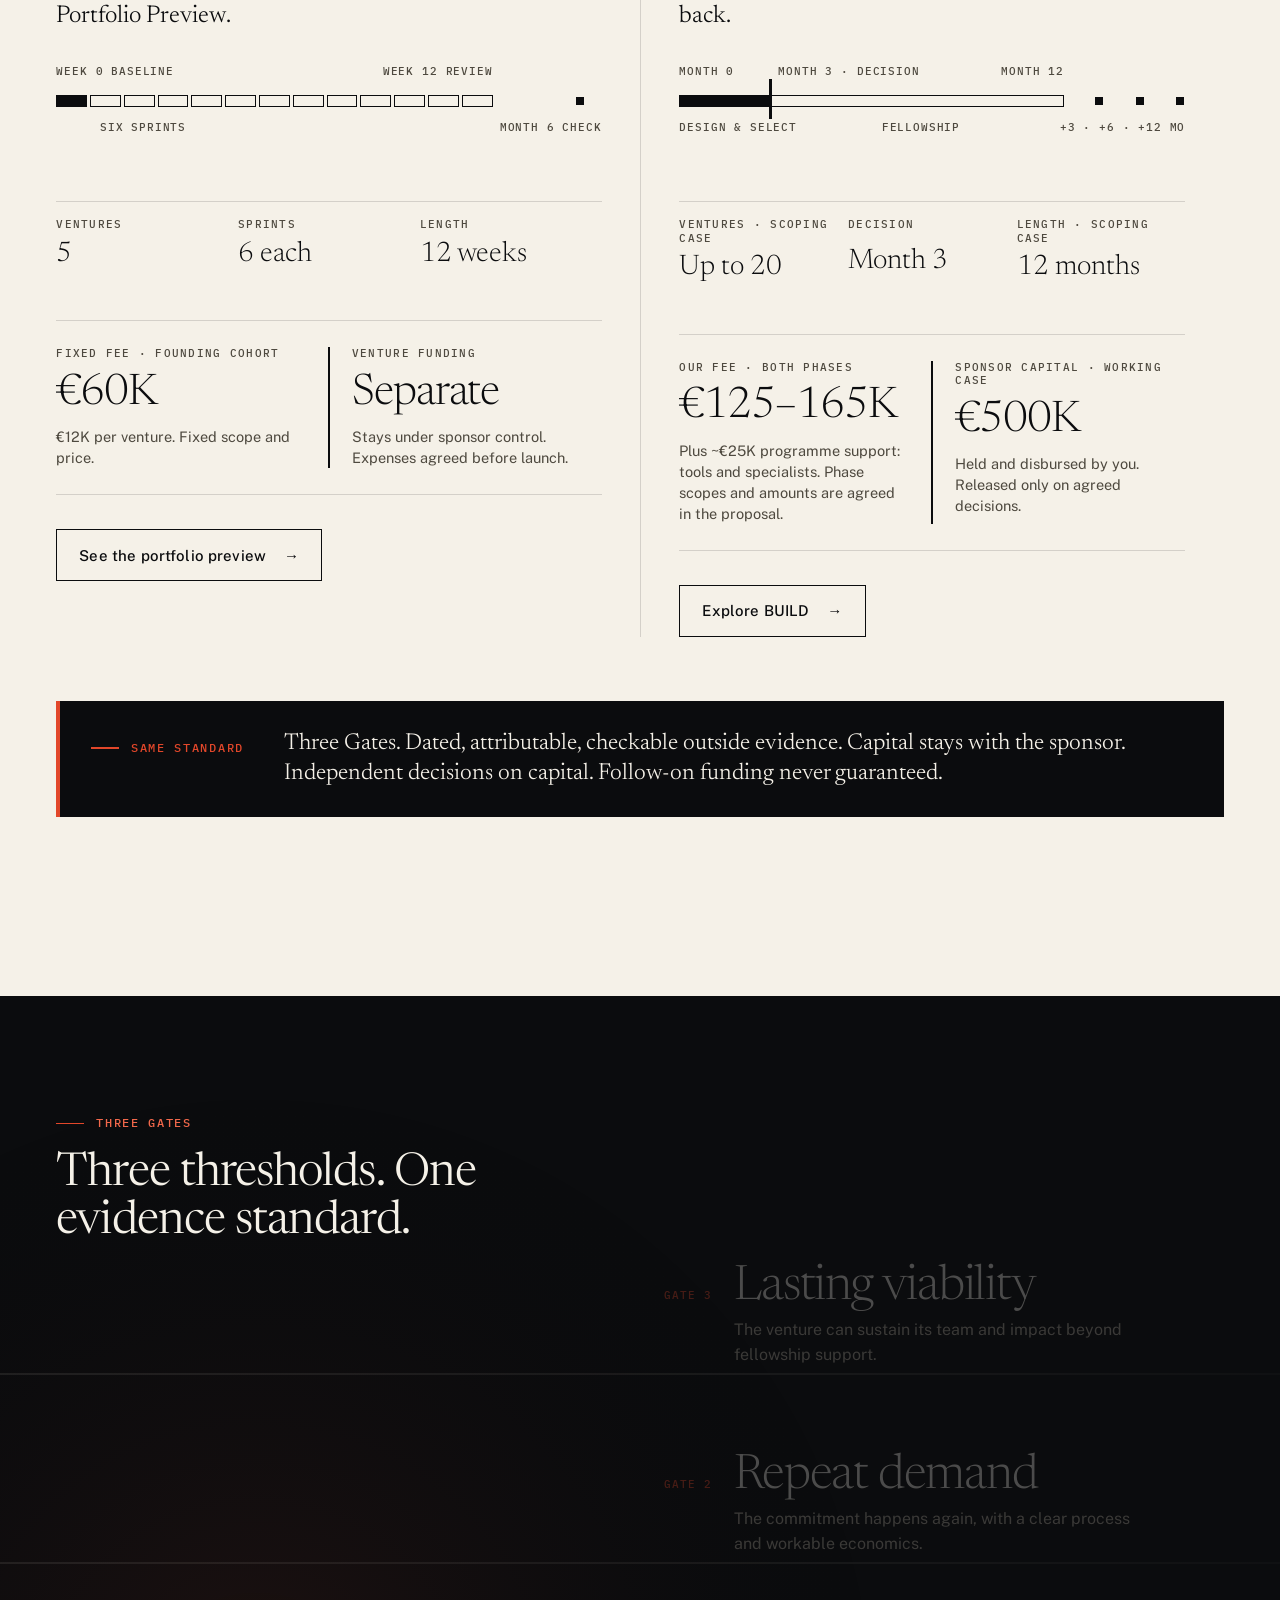
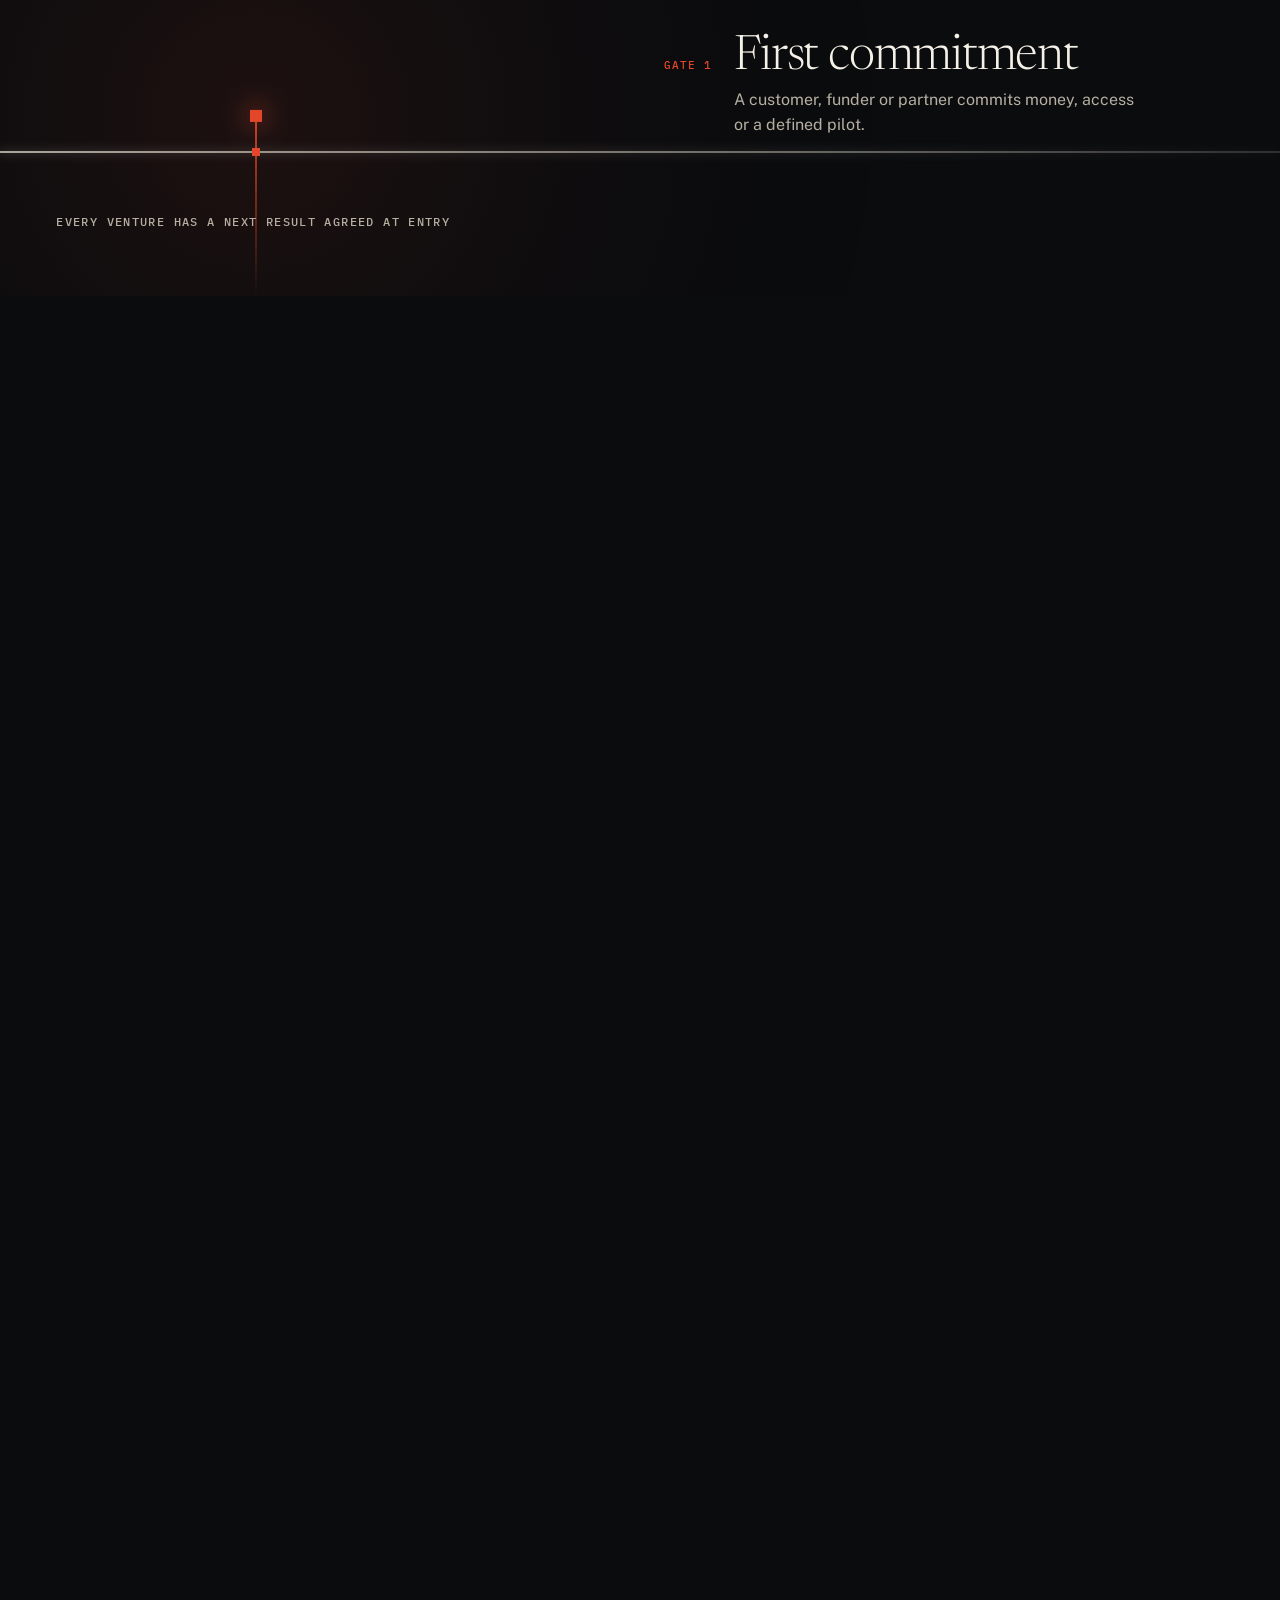
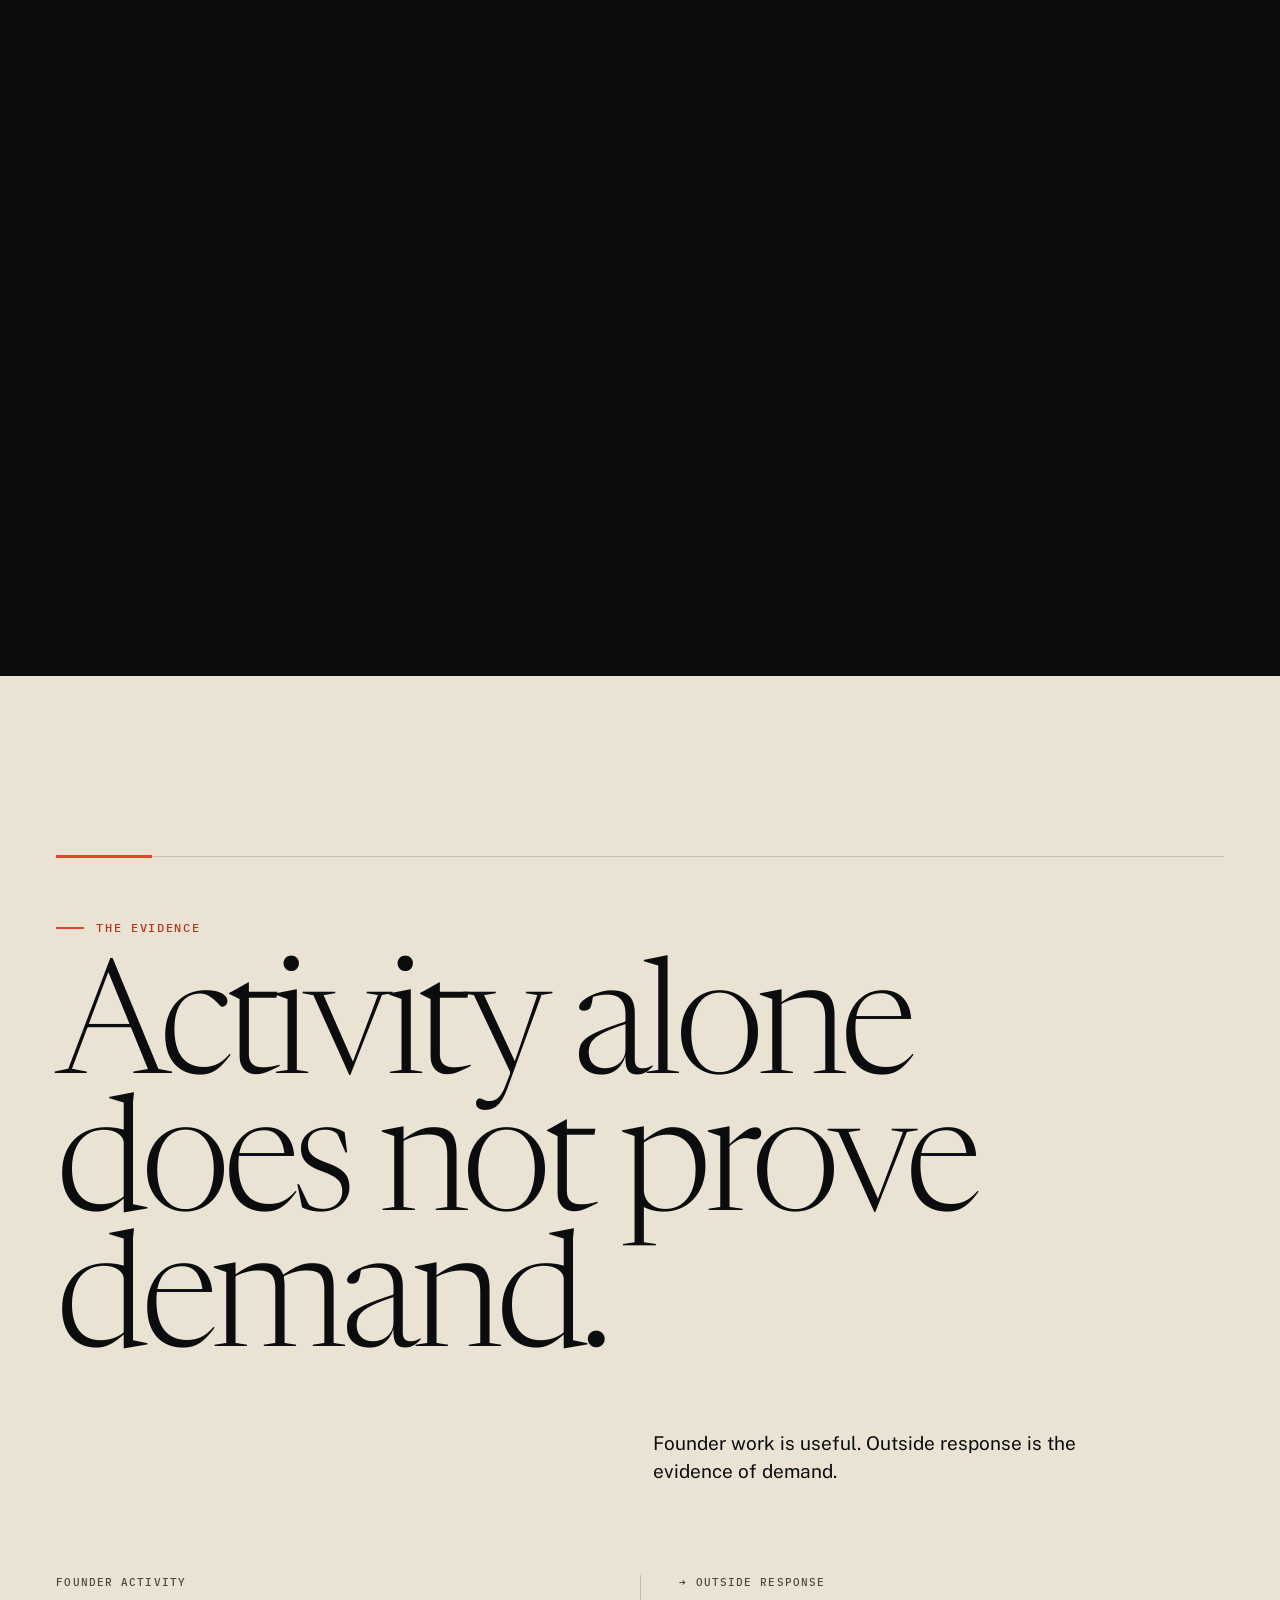
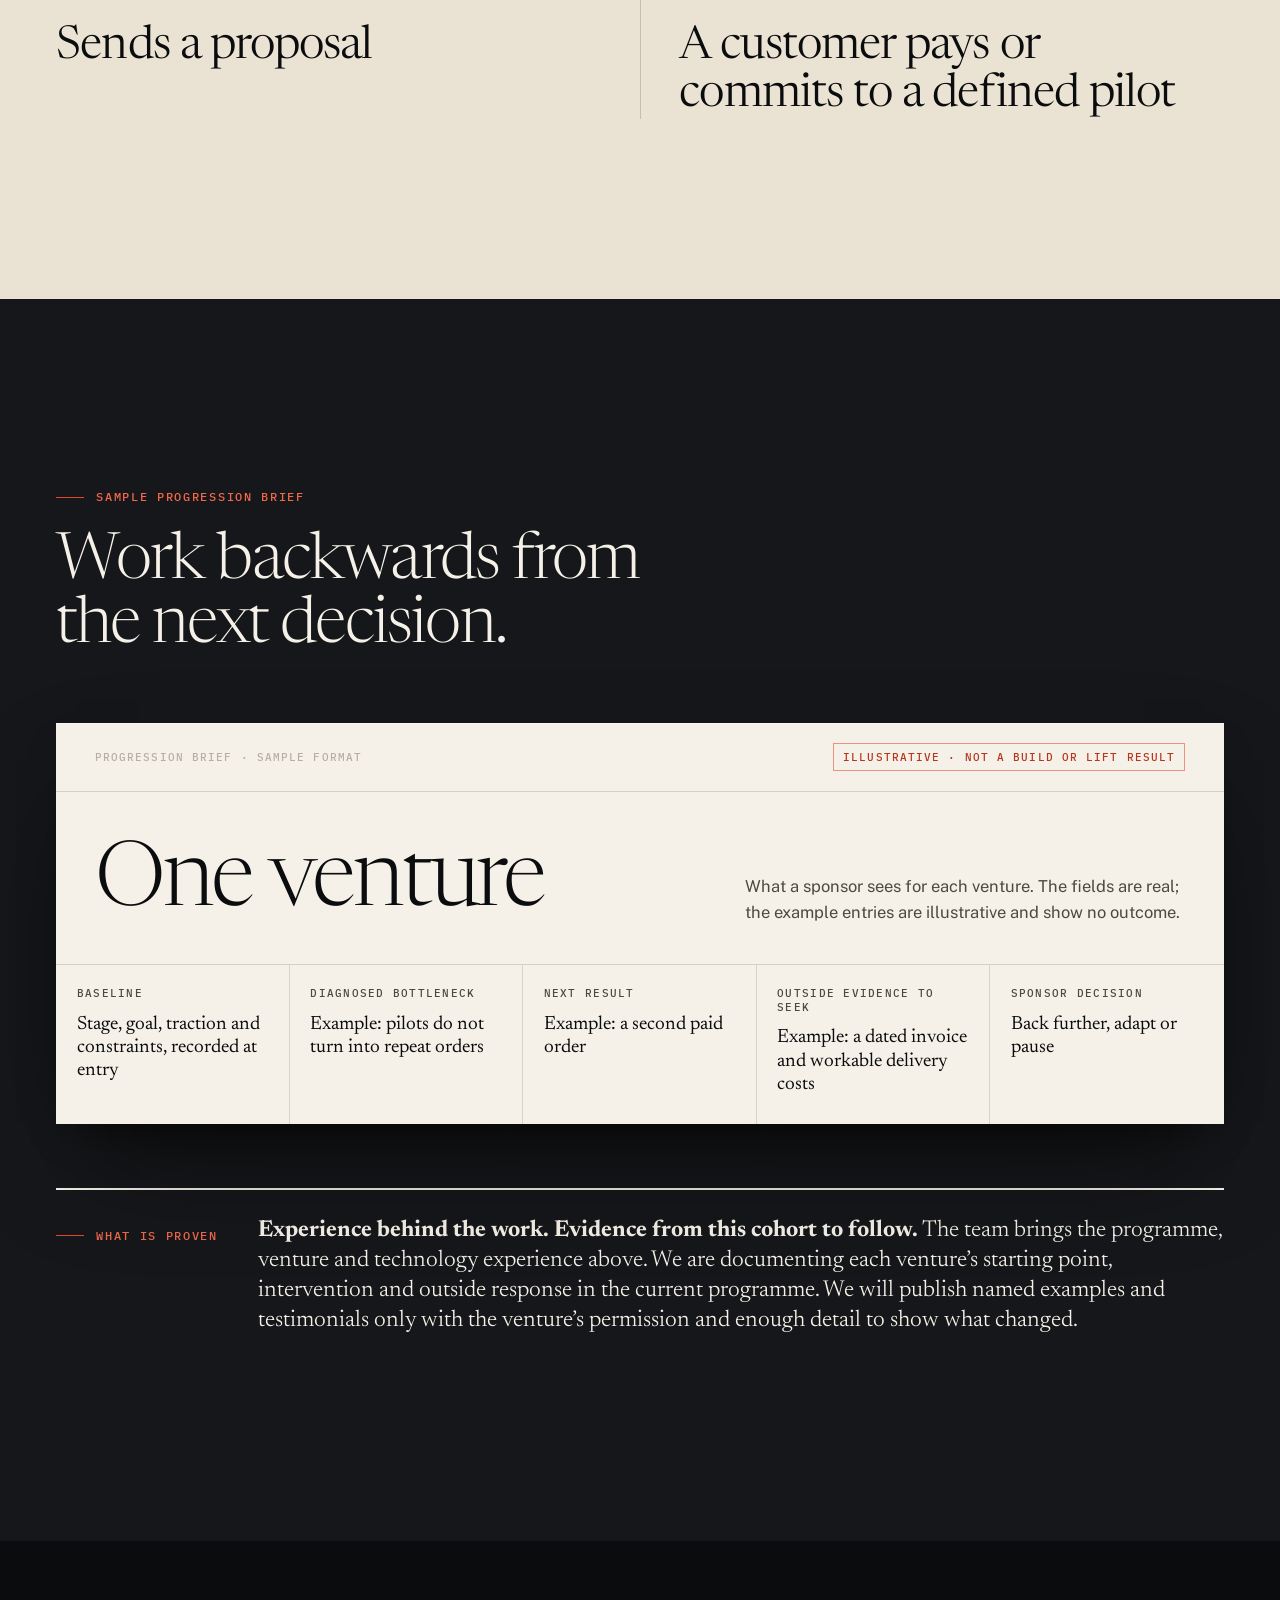
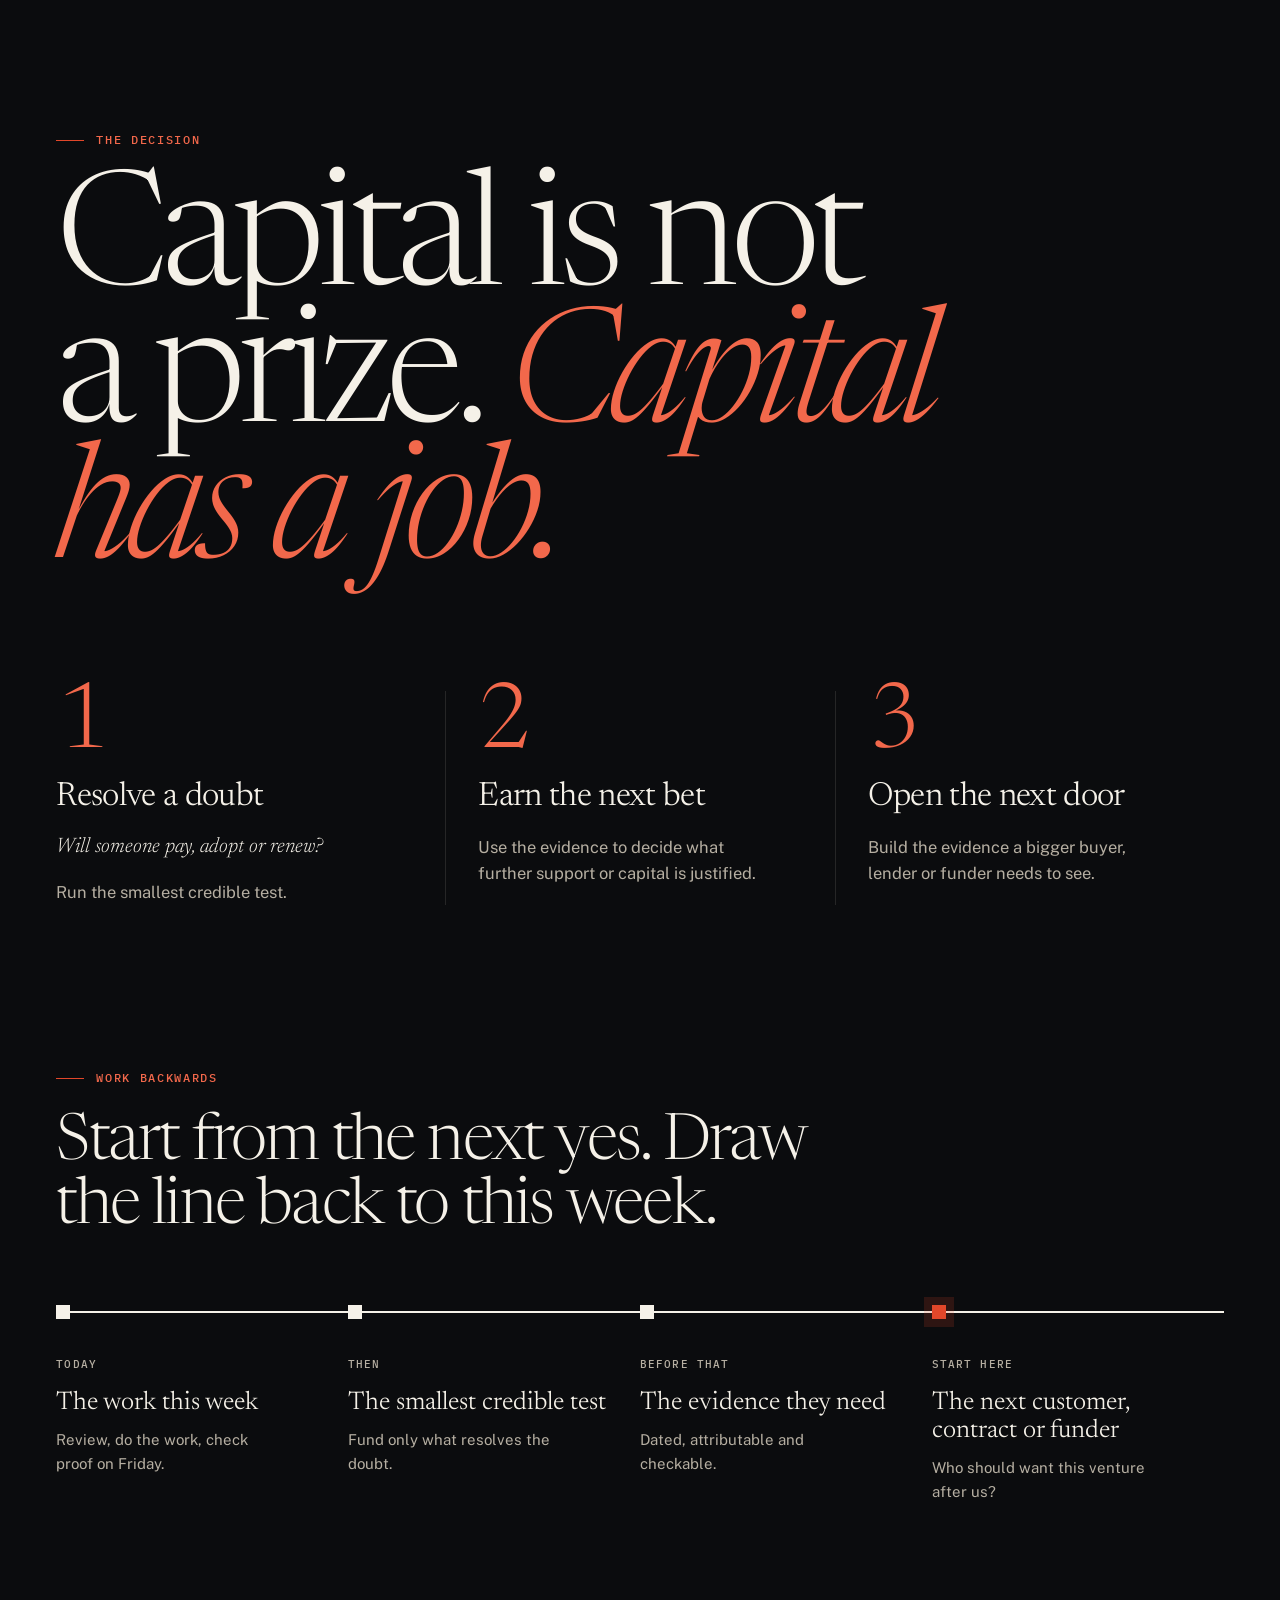
==== commit fee01e23: "Add files via upload" ====
--- a/index.html
+++ b/index.html
@@ -12,7 +12,7 @@
 <meta name="theme-color" content="#0B0C0E">
 <link rel="icon" href="data:image/svg+xml,%3Csvg xmlns='http://www.w3.org/2000/svg' viewBox='0 0 32 32'%3E%3Crect width='32' height='32' fill='%230B0C0E'/%3E%3Crect x='4' y='19' width='24' height='2' fill='%23EDE6D9'/%3E%3Crect x='19' y='12' width='5' height='5' fill='%23E2472A'/%3E%3C/svg%3E">
 <link rel="preconnect" href="https://fonts.googleapis.com"><link rel="preconnect" href="https://fonts.gstatic.com" crossorigin><link rel="stylesheet" href="https://fonts.googleapis.com/css2?family=Newsreader:ital,opsz,wght@0,6..72,200..800;1,6..72,200..800&family=Public+Sans:wght@100..900&family=IBM+Plex+Mono:wght@400;500&display=swap">
-<link rel="stylesheet" href="site.css?v=20261023a">
+<link rel="stylesheet" href="site.css?v=20261026a">
 </head>
 <body>
 <a class="skip" href="#main">Skip to content</a>
@@ -79,7 +79,7 @@
       <h2 class="statement rv d1" id="t-exp" style="margin-top:24px">Programme design, venture support and AI systems in one team.</h2></div>
       <p class="lead mute c-8-12 rv d2" style="margin-top:28px">The people behind Threshold have built and run learning and venture programmes across countries, worked with founders facing real delivery constraints, and designed technology that helps teams act. This is their prior experience, brought together for LIFT and BUILD.</p>
     </div>
-    <div class="team"><div class="rv d0"><span class="tag">01 · Programmes and communities</span><ul class="mems"><li class="mem"><img src="team-nihal-ahmed.jpg" alt="" width="64" height="64" decoding="async"><span>Nihal Ahmed</span></li><li class="mem"><img src="team-abhijit-sinha.jpg" alt="" width="64" height="64" decoding="async"><span>Abhijit Sinha</span></li><li class="mem"><img src="team-iris-lapinski.jpg" alt="" width="64" height="64" decoding="async"><span>Iris Lapinski</span></li></ul><p>Nihal and Limitless have built learning and venture programmes across five continents. Abhijit Sinha has created <span class="nw">community-led</span> learning spaces in six countries, opening entrepreneurship pathways in marginalised communities. Iris Lapinski, founder of Apps for Good, helped take its work to 1,000 schools.</p></div><div class="rv d1"><span class="tag">02 · Venture and impact practice</span><ul class="mems"><li class="mem"><img src="team-akshay-cherian.jpg" alt="" width="64" height="64" decoding="async"><span>Akshay Cherian</span></li><li class="mem"><img src="team-norm-trainor.jpg" alt="" width="64" height="64" decoding="async"><span>Norm Trainor</span></li><li class="mem"><img src="team-patrick-meier.jpg" alt="" width="64" height="64" decoding="async"><span>Patrick Meier</span></li></ul><p>Akshay Cherian and Norm Trainor bring venture coaching and operating experience. Patrick Meier, an advisor, is a <span class="nw">five-time</span> founder who has deployed technology in more than 40 countries and now leads sustainable ventures at beVisioneers.</p></div><div class="rv d2"><span class="tag">03 · Technology that serves delivery</span><ul class="mems"><li class="mem"><img src="team-varun-perumal.jpg" alt="" width="64" height="64" decoding="async"><span>Varun Perumal</span></li><li class="mem"><img src="team-akshay-cherian.jpg" alt="" width="64" height="64" decoding="async"><span>Akshay Cherian</span></li></ul><p>Varun Perumal, an advisor, has built hardware, software and AI with major global technology companies. Akshay translates AI into practical tools, workflows and assistants for founder and programme work, with people approving consequential actions.</p></div></div>
+    <div class="team"><div class="rv d0"><span class="tag">01 · Programmes and communities</span><ul class="mems"><li class="mem"><img src="team-nihal-ahmed.jpg" alt="" width="64" height="64" decoding="async"><span>Nihal Ahmed</span></li><li class="mem"><img src="team-abhijit-sinha.jpg" alt="" width="64" height="64" decoding="async"><span>Abhijit Sinha</span></li><li class="mem"><img src="team-iris-lapinski.jpg" alt="" width="64" height="64" decoding="async"><span class="mem-t">Iris Lapinski<small class="mem-r">Advisor</small></span></li></ul><p>Nihal and Limitless have built learning and venture programmes across five continents. Abhijit Sinha has created <span class="nw">community-led</span> learning spaces in six countries, opening entrepreneurship pathways in marginalised communities. Iris Lapinski, founder of Apps for Good, helped take its work to 1,000 schools.</p></div><div class="rv d1"><span class="tag">02 · Venture and impact practice</span><ul class="mems"><li class="mem"><img src="team-akshay-cherian.jpg" alt="" width="64" height="64" decoding="async"><span>Akshay Cherian</span></li><li class="mem"><img src="team-norm-trainor.jpg" alt="" width="64" height="64" decoding="async"><span class="mem-t">Norm Trainor<small class="mem-r">Advisor</small></span></li><li class="mem"><img src="team-patrick-meier.jpg" alt="" width="64" height="64" decoding="async"><span class="mem-t">Patrick Meier<small class="mem-r">Advisor</small></span></li></ul><p>Akshay Cherian and Norm Trainor bring venture coaching and operating experience. Patrick Meier, an advisor, is a <span class="nw">five-time</span> founder who has deployed technology in more than 40 countries and now leads sustainable ventures at beVisioneers.</p></div><div class="rv d2"><span class="tag">03 · Technology that serves delivery</span><ul class="mems"><li class="mem"><img src="team-varun-perumal.jpg" alt="" width="64" height="64" decoding="async"><span class="mem-t">Varun Perumal<small class="mem-r">Advisor</small></span></li><li class="mem"><img src="team-akshay-cherian.jpg" alt="" width="64" height="64" decoding="async"><span>Akshay Cherian</span></li></ul><p>Varun Perumal, an advisor, has built hardware, software and AI with major global technology companies. Akshay translates AI into practical tools, workflows and assistants for founder and programme work, with people approving consequential actions.</p></div></div>
     <div class="terms" style="grid-template-columns:1fr;margin-top:clamp(48px,6vw,88px);border-bottom:0"><div class="rv"><span class="k">Prior method example · Meta Results</span><span class="v">$3m in reported client savings</span><span class="s" style="max-width:72ch">In a prior Meta Results engagement, a <span class="nw">two-day</span> workshop and 12 weeks of coaching on live client problems helped a client save $3 million, according to Akshay Cherian, who <span class="nw">co-founded</span> the firm.</span></div></div>
     <p class="disc">These are contributors’ prior roles and experience, not outcomes attributed to Threshold or endorsements by their organisations. <a href="team.html" style="color:var(--bone)">Meet the team →</a></p>
     <div class="same rv"><span class="kicker">Already in use</span><p>Our team is running a <span class="nw">90-day</span> venture Fast Track within an existing fellowship. Founders are using AI skills today; we are testing tailored workflows and lighter <span class="nw">check-ins</span> in live delivery. <a class="lnk" href="lift.html#how" style="color:var(--bone);white-space:nowrap">See how LIFT works</a></p></div>
--- a/site.css
+++ b/site.css
@@ -750,3 +750,6 @@
   .sheet li a span:last-child{line-height:1.5}
   .sheet .foot{padding-top:28px}
 }
+
+.mem .mem-t{display:flex;flex-direction:column;gap:5px}
+.mem .mem-r{font:500 10.5px/1.2 var(--mono);letter-spacing:.12em;text-transform:uppercase;color:var(--mute)}
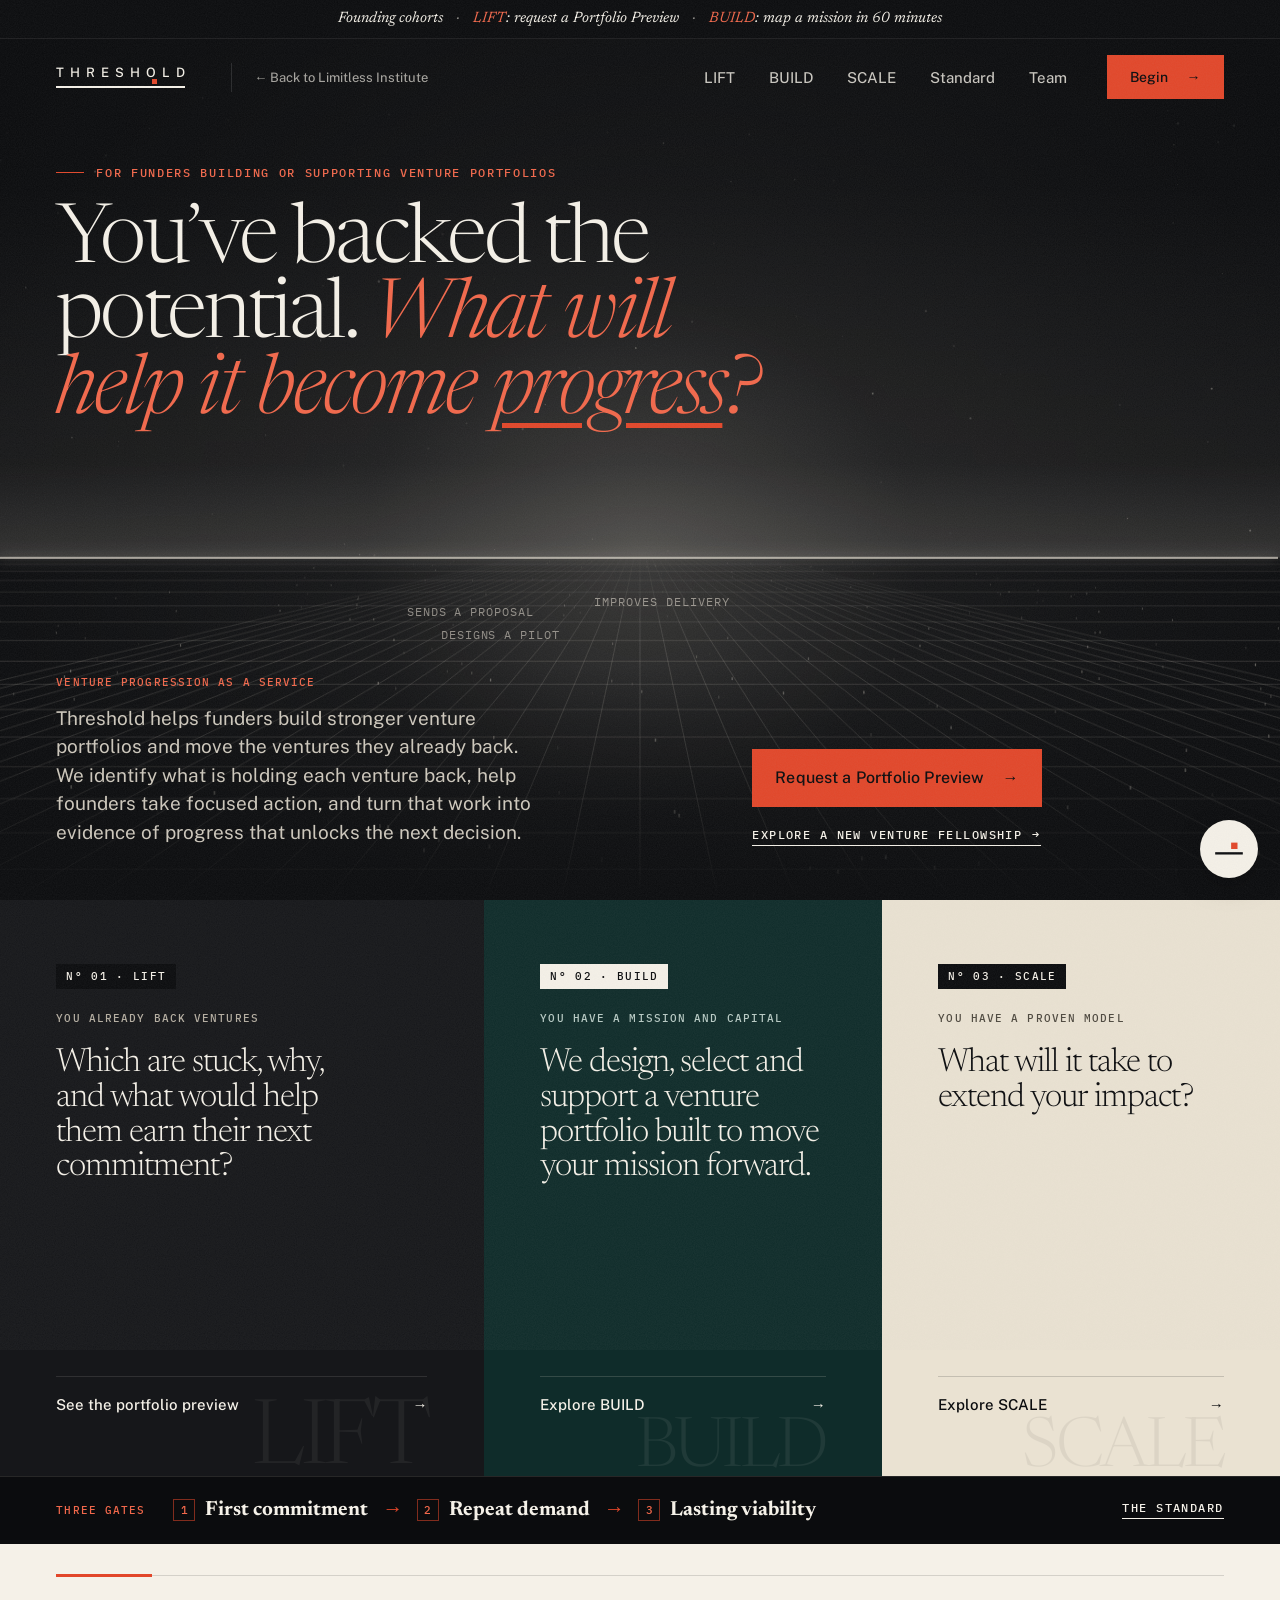
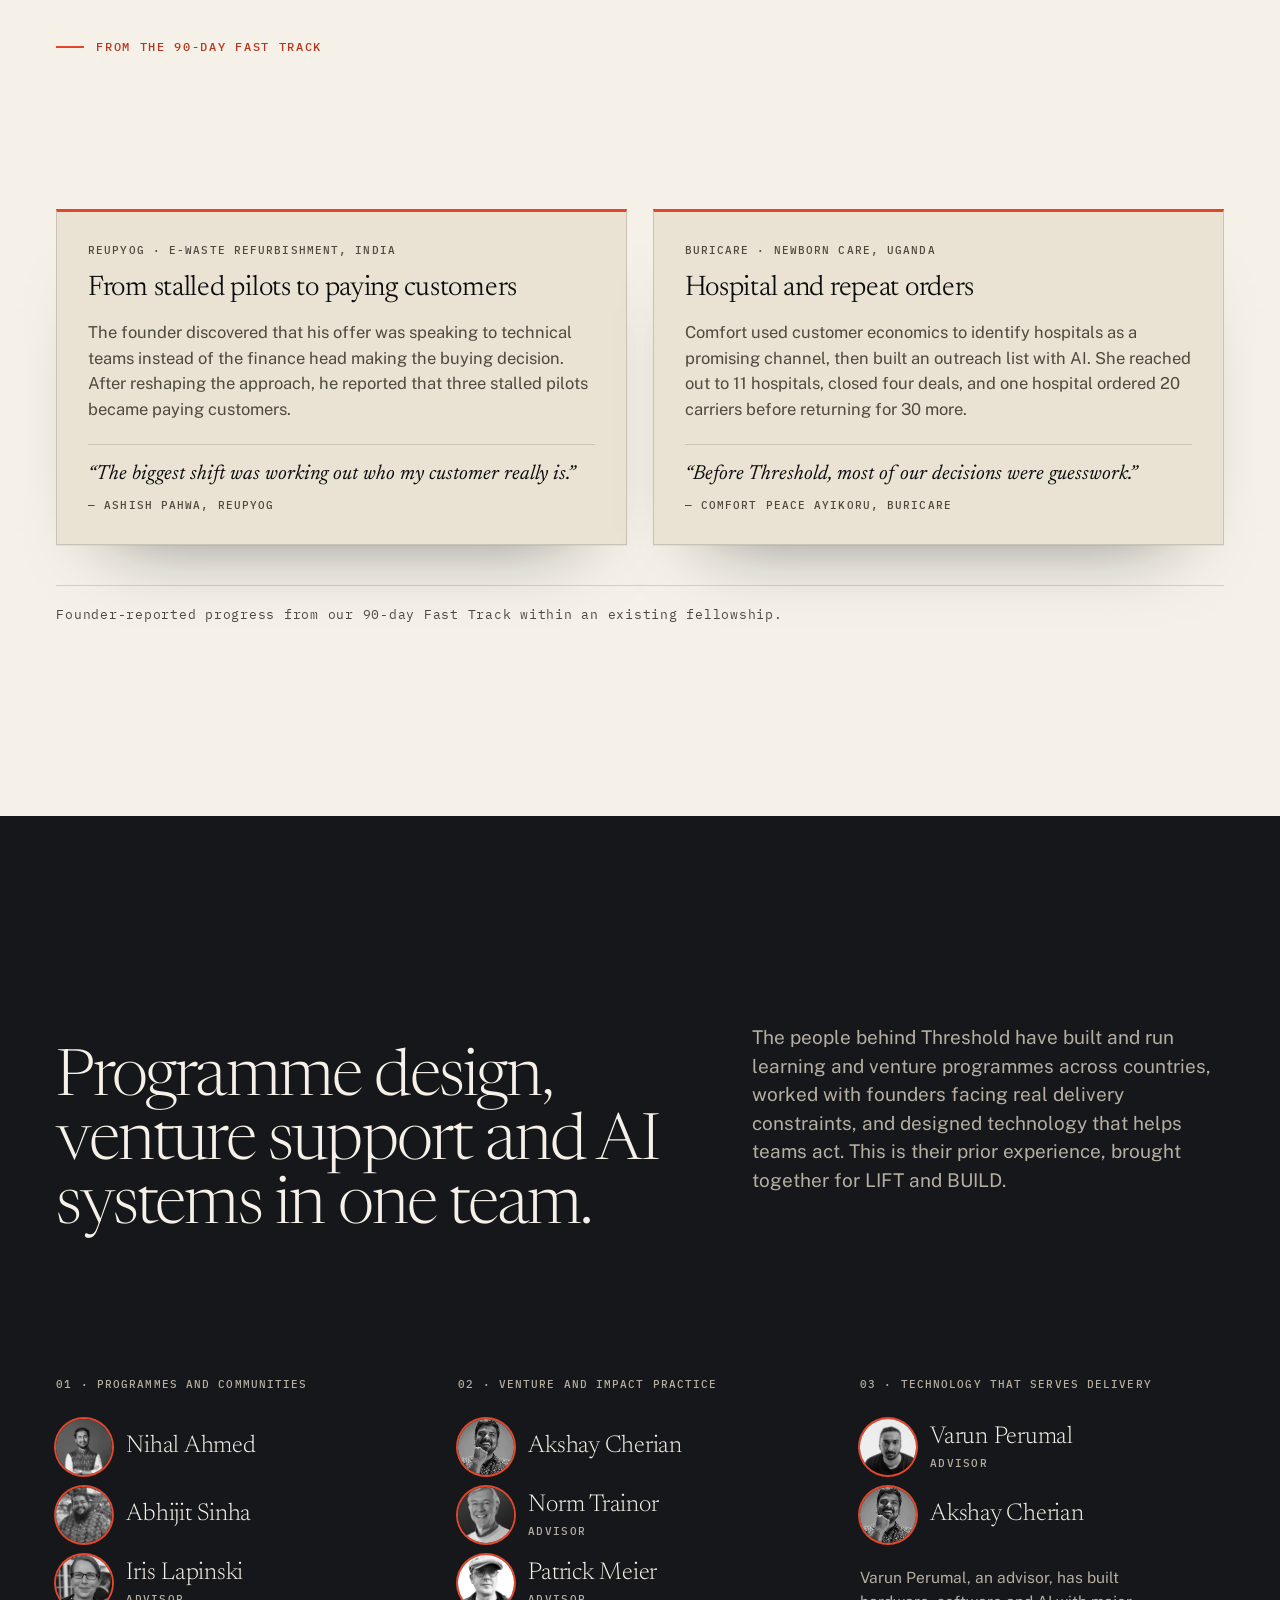
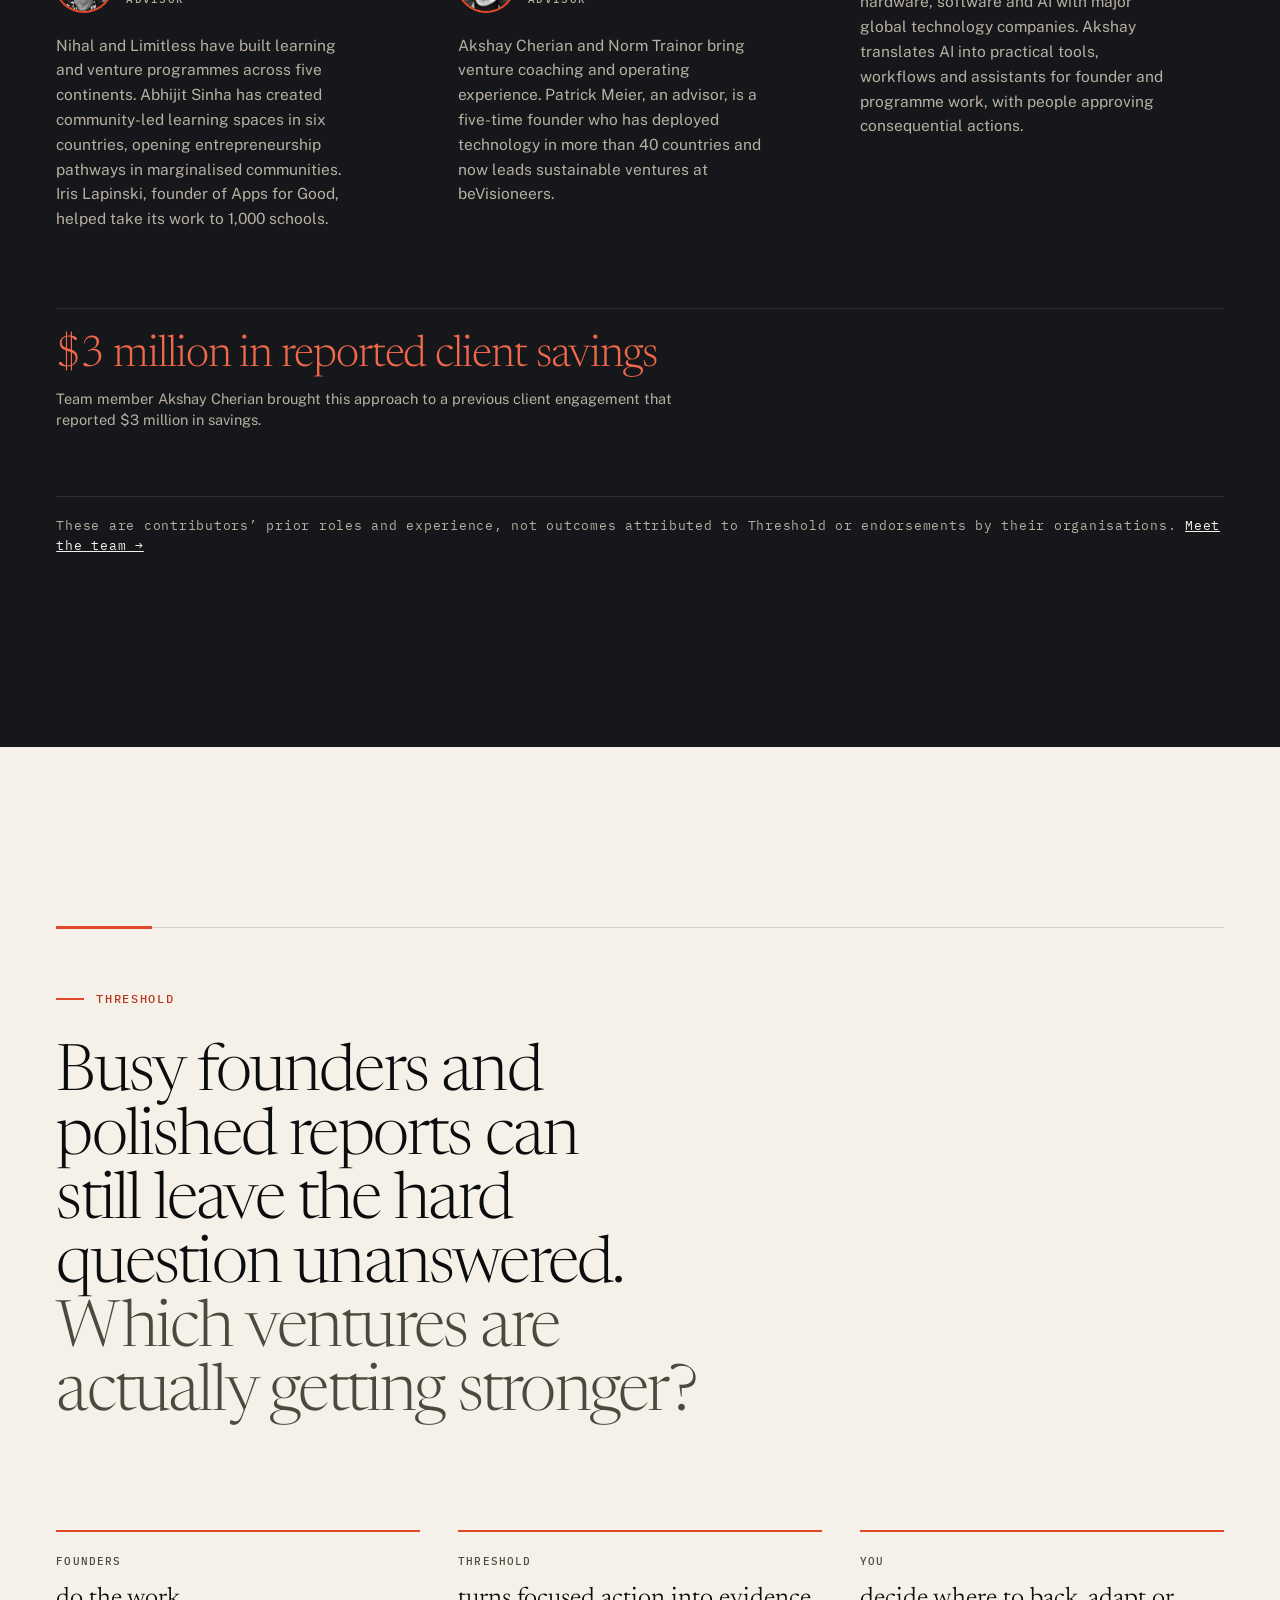
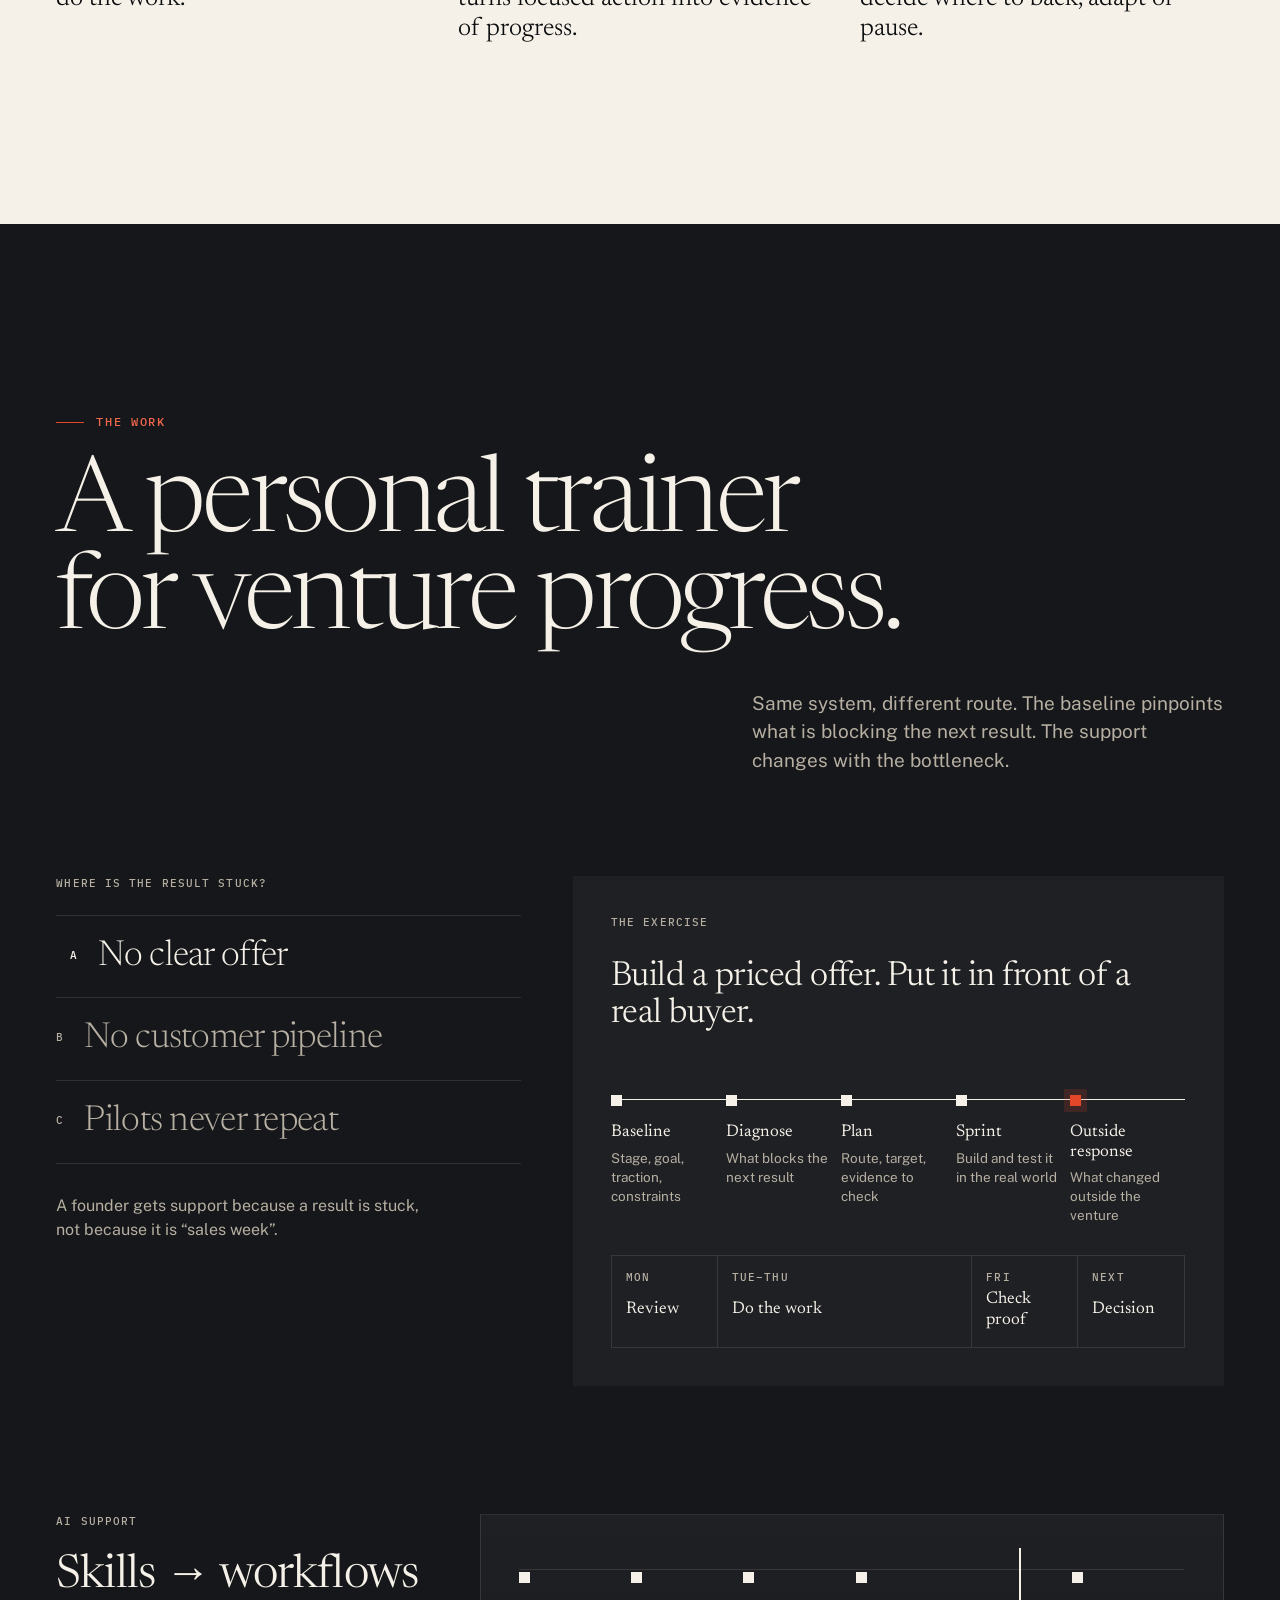
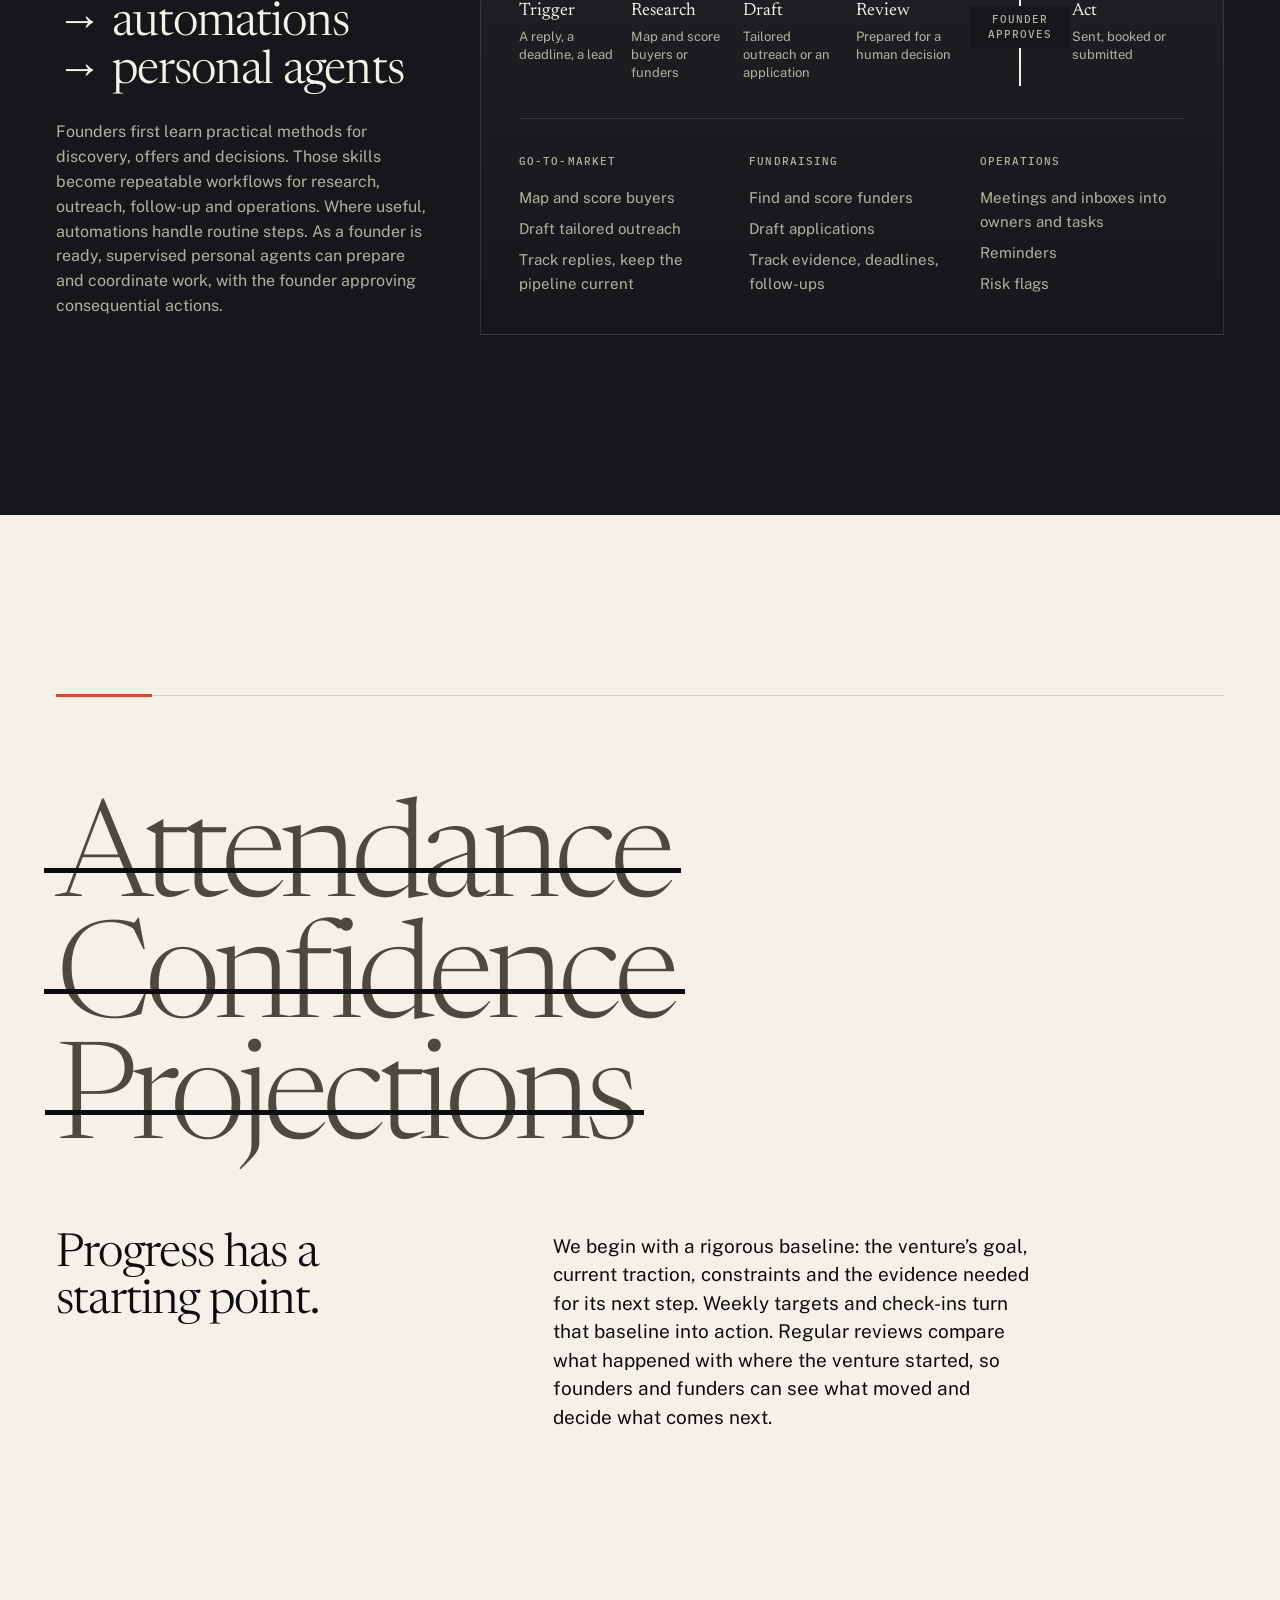
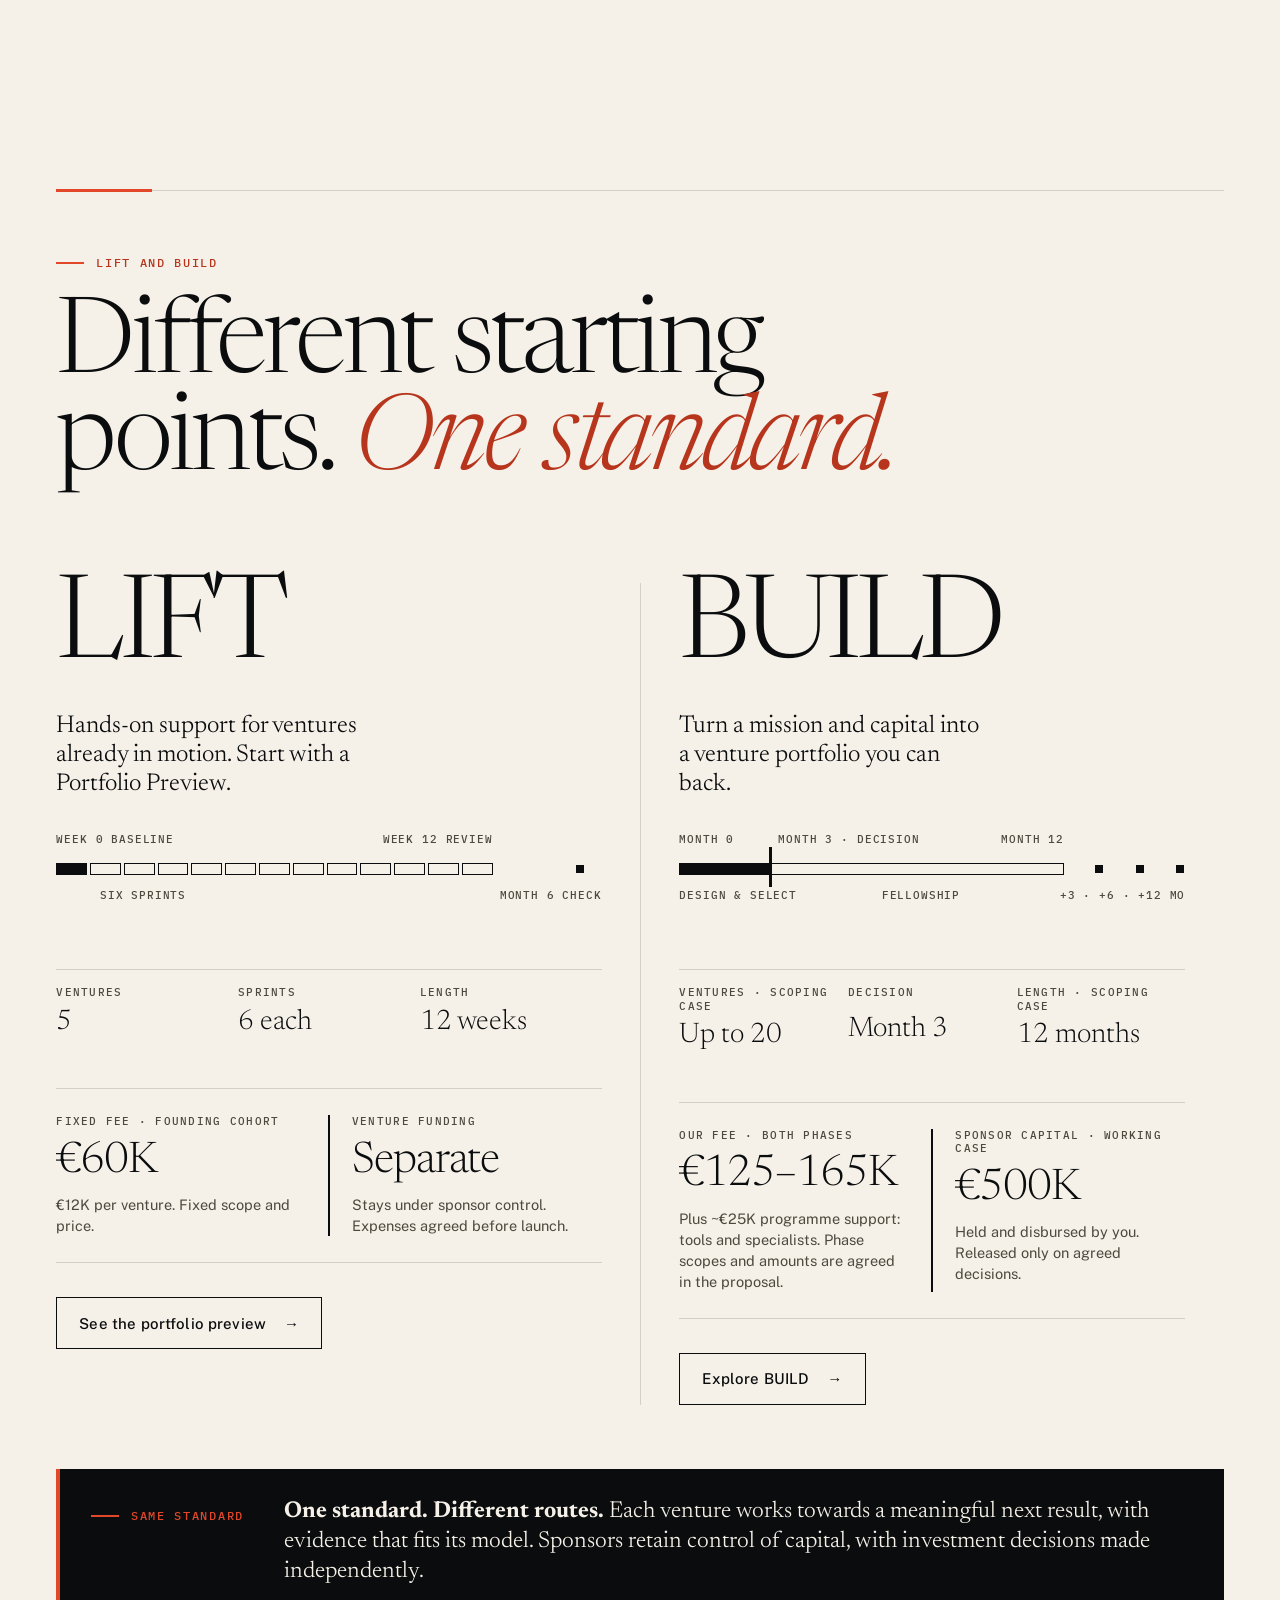
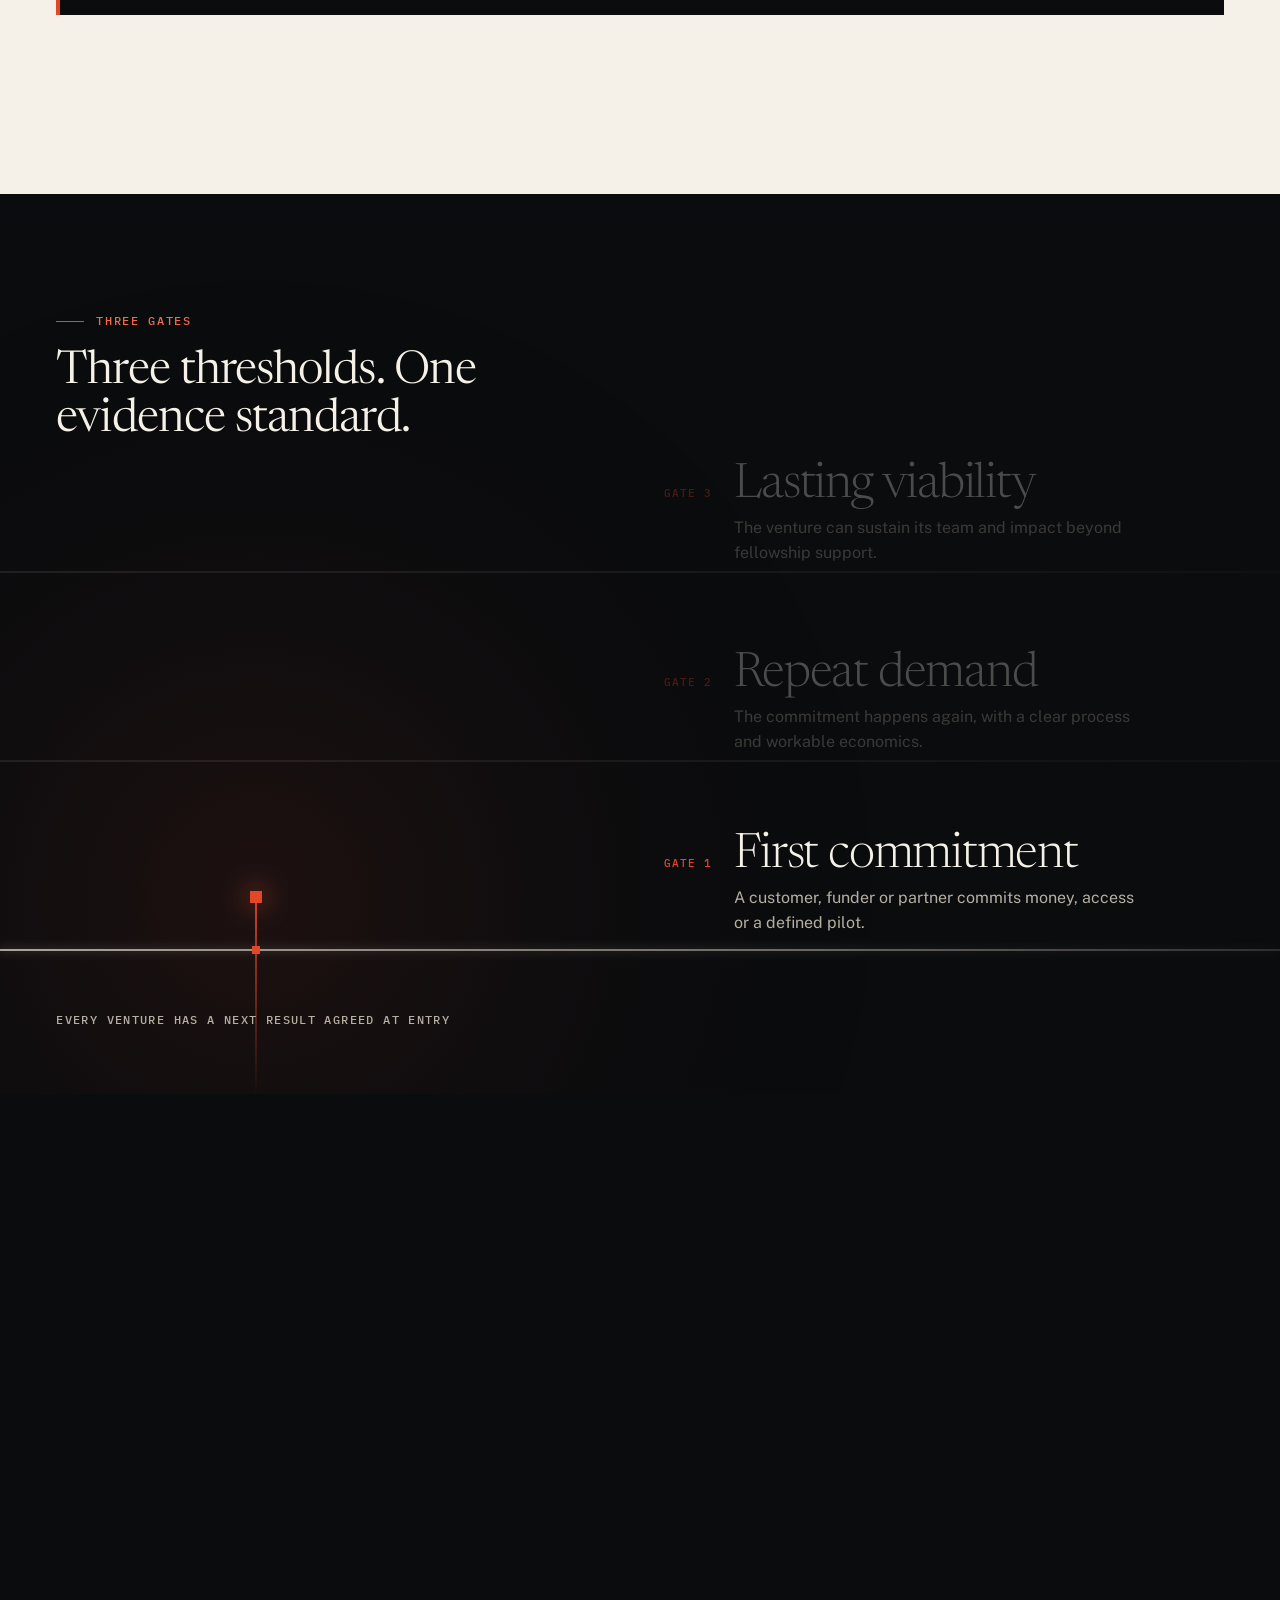
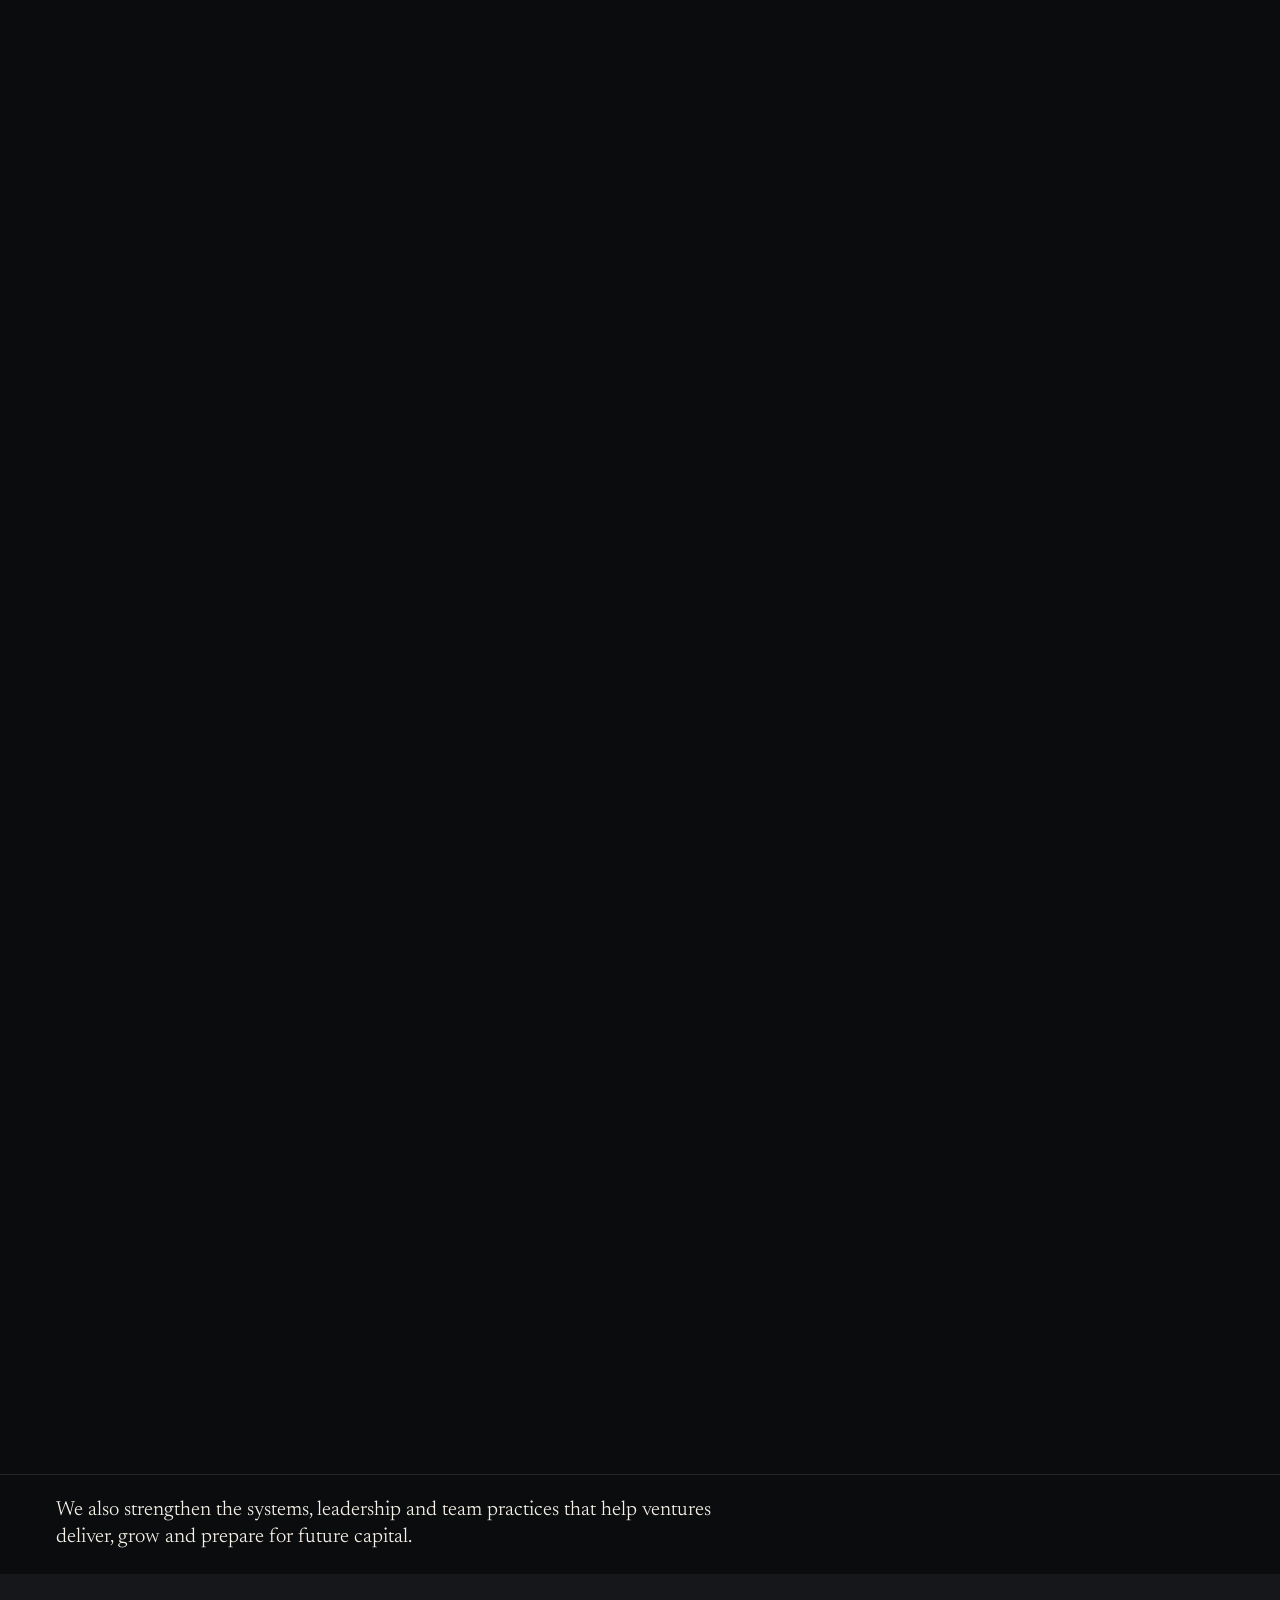
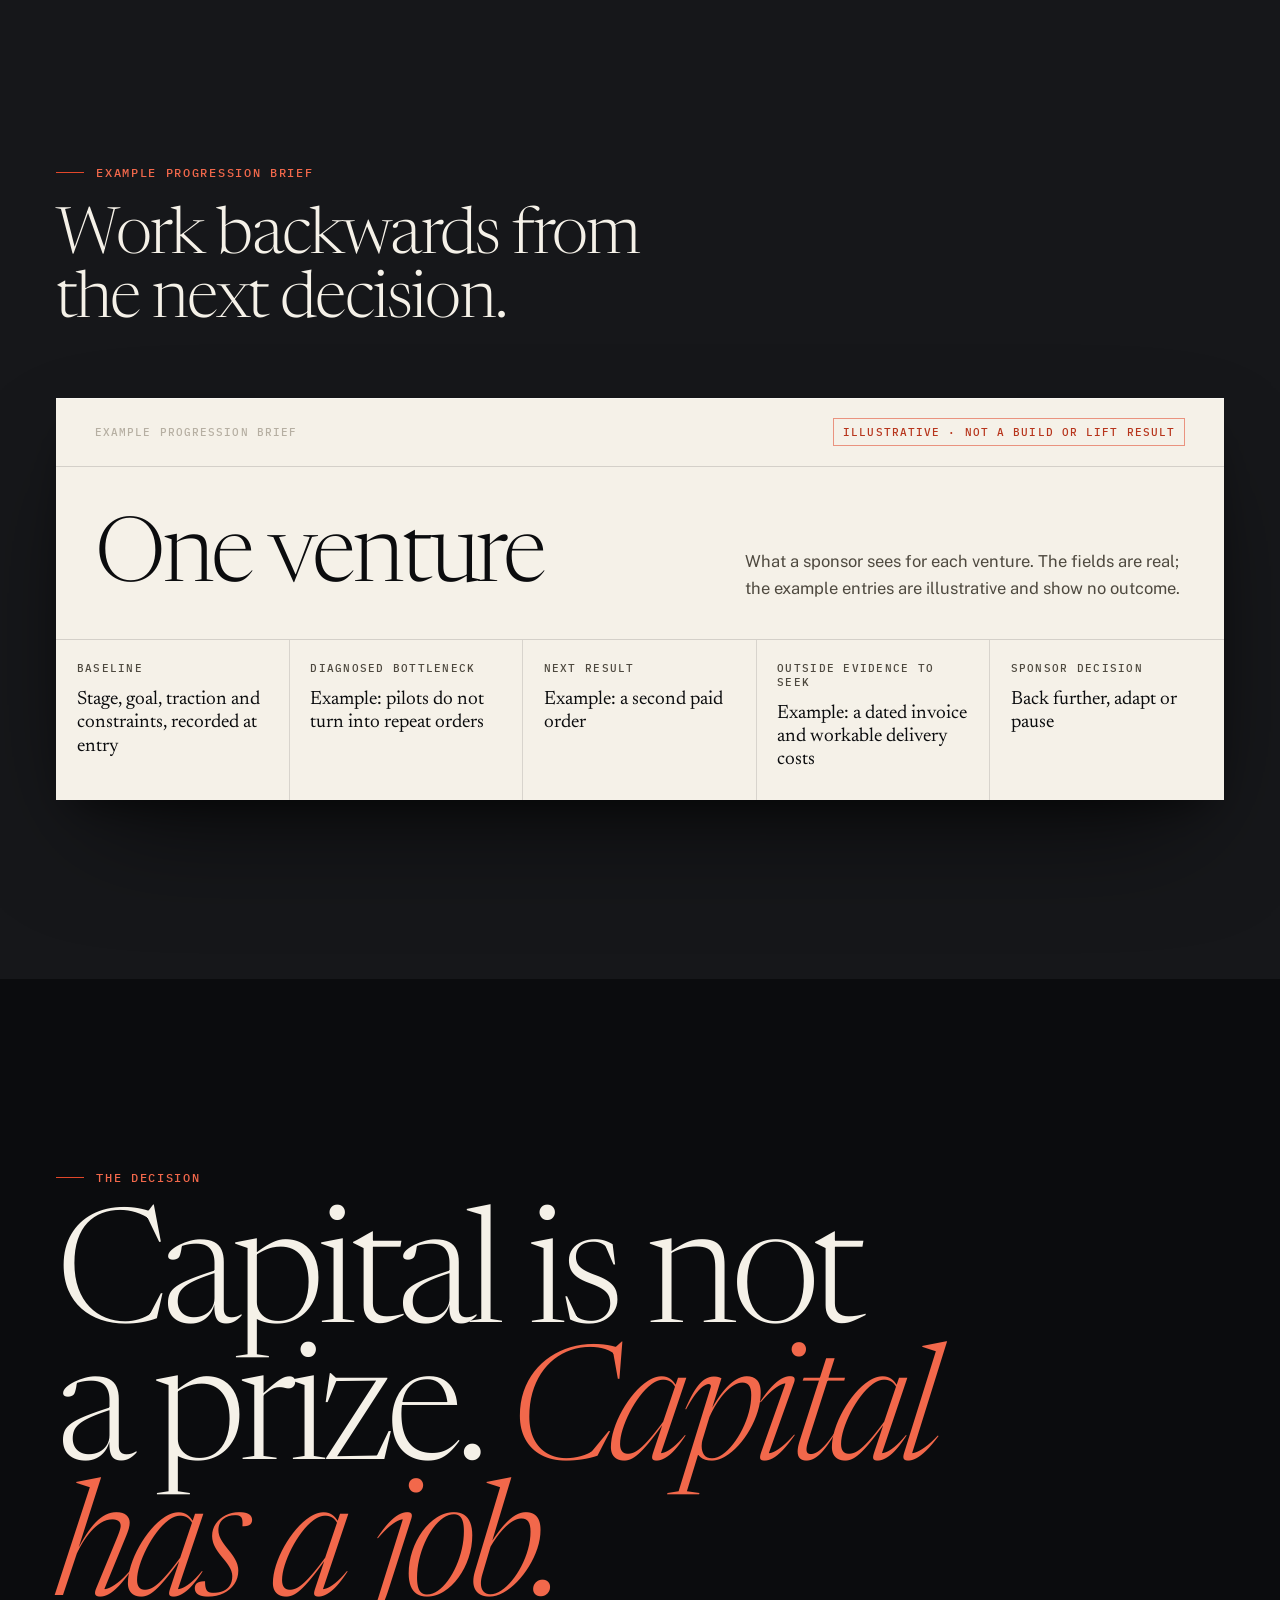
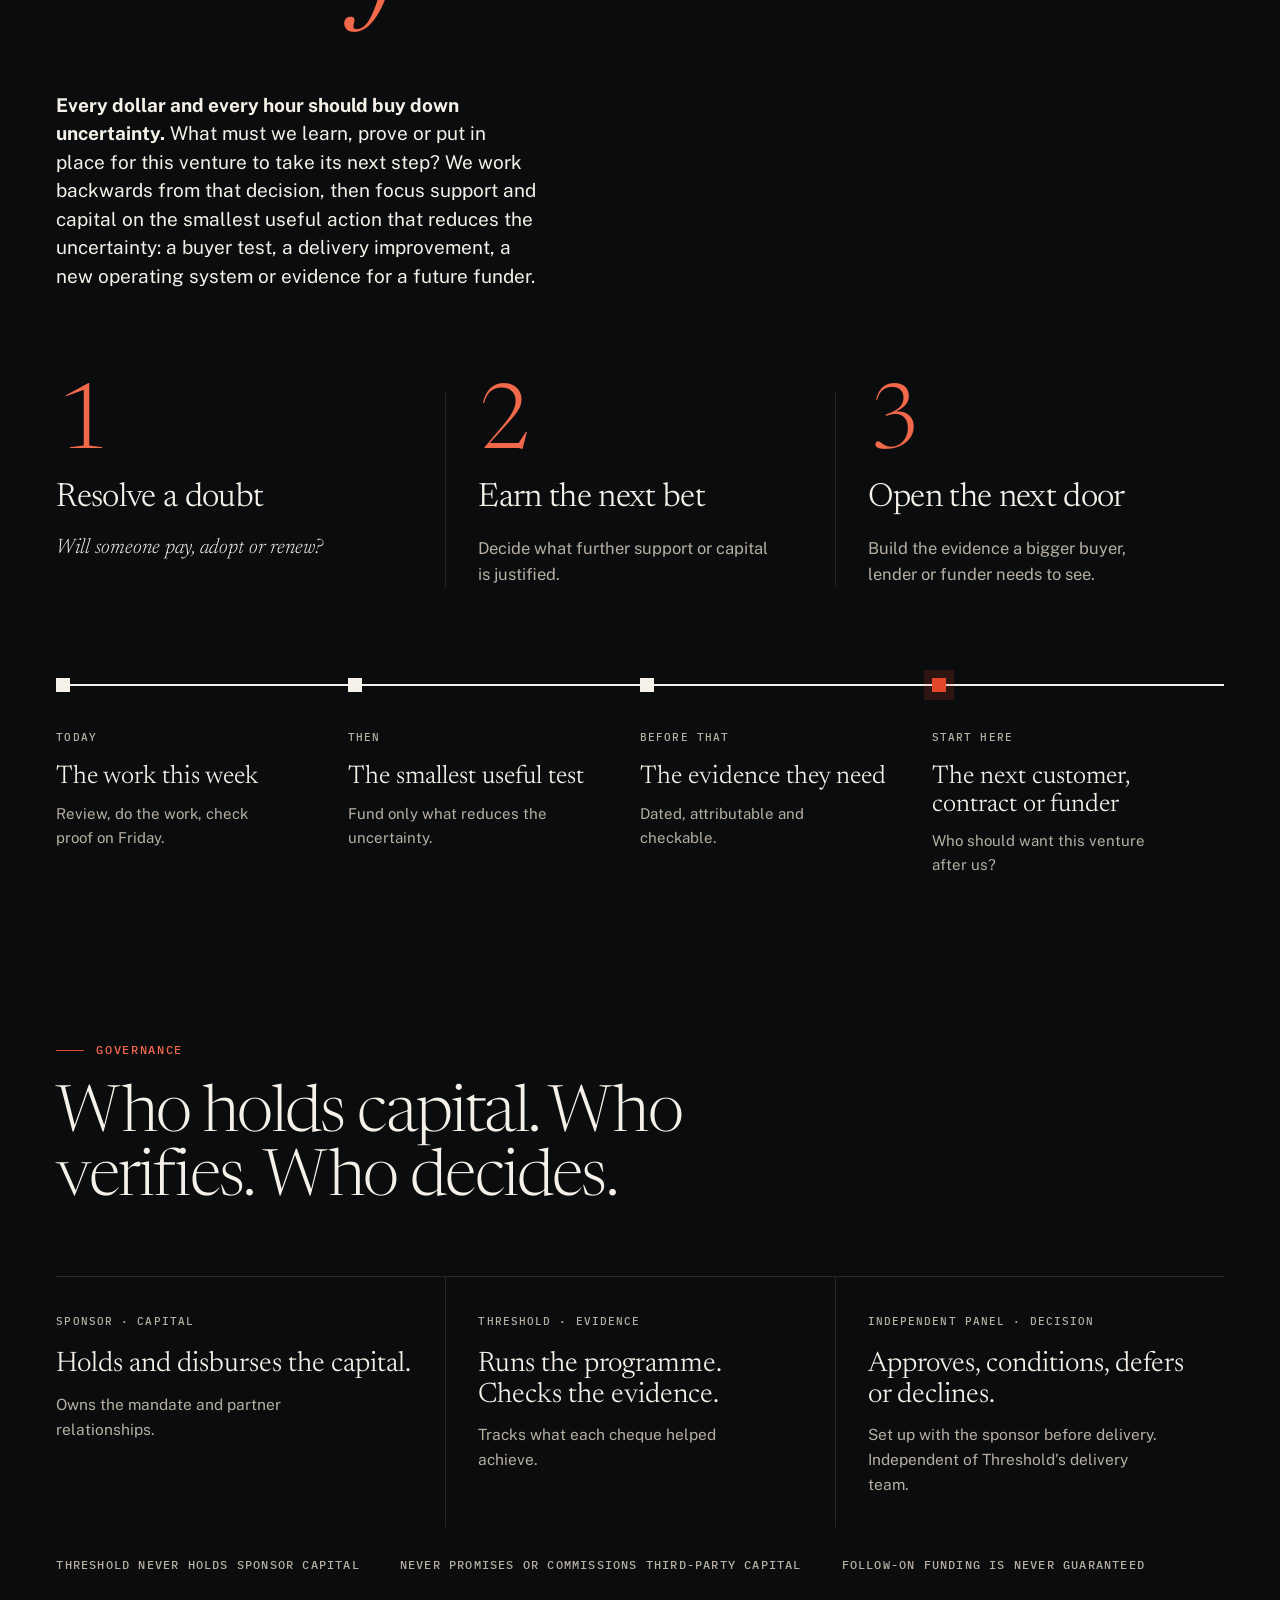
==== commit d4123807: "Add files via upload" ====
--- a/index.html
+++ b/index.html
@@ -12,7 +12,7 @@
 <meta name="theme-color" content="#0B0C0E">
 <link rel="icon" href="data:image/svg+xml,%3Csvg xmlns='http://www.w3.org/2000/svg' viewBox='0 0 32 32'%3E%3Crect width='32' height='32' fill='%230B0C0E'/%3E%3Crect x='4' y='19' width='24' height='2' fill='%23EDE6D9'/%3E%3Crect x='19' y='12' width='5' height='5' fill='%23E2472A'/%3E%3C/svg%3E">
 <link rel="preconnect" href="https://fonts.googleapis.com"><link rel="preconnect" href="https://fonts.gstatic.com" crossorigin><link rel="stylesheet" href="https://fonts.googleapis.com/css2?family=Newsreader:ital,opsz,wght@0,6..72,200..800;1,6..72,200..800&family=Public+Sans:wght@100..900&family=IBM+Plex+Mono:wght@400;500&display=swap">
-<link rel="stylesheet" href="site.css?v=20261026a">
+<link rel="stylesheet" href="site.css?v=20261029a">
 </head>
 <body>
 <a class="skip" href="#main">Skip to content</a>
@@ -21,14 +21,14 @@
   <div class="wrap nav-in">
     <a class="wm" href="index.html" aria-label="Threshold home">THRESHOLD<i></i></a>
     <a class="back-li" href="https://www.limitless.institute/" target="_top" aria-label="Back to Limitless Institute"><span aria-hidden="true">←</span> <span class="bl-a">Back to </span>Limitless<span class="bl-b"> Institute</span></a>
-    <nav aria-label="Primary"><ul class="nav-links"><li><a href="lift.html">LIFT</a></li><li><a href="build.html">BUILD</a></li><li><a href="standard.html">Standard</a></li><li><a href="team.html">Team</a></li></ul></nav>
+    <nav aria-label="Primary"><ul class="nav-links"><li><a href="lift.html">LIFT</a></li><li><a href="build.html">BUILD</a></li><li><a href="scale.html">SCALE</a></li><li><a href="standard.html">Standard</a></li><li><a href="team.html">Team</a></li></ul></nav>
     <a class="btn" href="begin.html">Begin <span class="ar">→</span></a>
     <button class="menu-b" id="menuB" aria-expanded="false" aria-controls="sheet">MENU</button>
   </div>
 </header>
 <div class="sheet" id="sheet" hidden role="dialog" aria-modal="true" aria-label="Menu">
   <div class="sheet-top"><span class="wm">THRESHOLD<i></i></span><button class="menu-b" id="sheetX" style="display:inline-block">CLOSE</button></div>
-  <ol><li><a href="lift.html"><span>LIFT</span><span>Existing ventures · Portfolio Preview</span></a></li><li><a href="build.html"><span>BUILD</span><span>Mission + capital · new portfolio</span></a></li><li><a href="standard.html"><span>Standard</span><span>Gates · evidence · decisions</span></a></li><li><a href="team.html"><span>Team</span><span>Programme · venture · AI</span></a></li><li><a href="begin.html"><span>Begin</span><span>Preview or mission call</span></a></li></ol>
+  <ol><li><a href="lift.html"><span>LIFT</span><span>Existing ventures · Portfolio Preview</span></a></li><li><a href="build.html"><span>BUILD</span><span>Mission + capital · new portfolio</span></a></li><li><a href="scale.html"><span>SCALE</span><span>Proven model · next stage of scale</span></a></li><li><a href="standard.html"><span>Standard</span><span>Gates · evidence · decisions</span></a></li><li><a href="team.html"><span>Team</span><span>Programme · venture · AI</span></a></li><li><a href="begin.html"><span>Begin</span><span>Preview or mission call</span></a></li></ol>
   <a class="back-li back-sheet" href="https://www.limitless.institute/" target="_top">← Back to Limitless Institute</a>
   <div class="foot"><a class="btn btn-gold" href="begin.html#lift">Request a Portfolio Preview <span class="ar">→</span></a><a class="btn btn-gold" href="begin.html#build">Map a mission <span class="ar">→</span></a></div>
 </div>
@@ -43,7 +43,7 @@
   </div>
   <div class="hero-horizon wrap"></div>
   <div class="wrap g12 hero-foot">
-    <div class="hero-sup"><span class="tag">Venture Progression as a Service</span><p class="lead">Threshold helps funders build the right venture portfolio or move ventures they already back. We diagnose the constraint, support the work and check the outside response.</p></div>
+    <div class="hero-sup"><span class="tag">Venture Progression as a Service</span><p class="lead">Threshold helps funders build stronger venture portfolios and move the ventures they already back. We identify what is holding each venture back, help founders take focused action, and turn that work into evidence of progress that unlocks the next decision.</p></div>
     <div class="hero-cta">
       <a class="btn btn-gold" href="begin.html#lift">Request a Portfolio Preview <span class="ar">→</span></a>
       <a class="lnk hero-alt" href="build.html">Explore a new venture fellowship <span aria-hidden="true">→</span></a>
@@ -52,8 +52,8 @@
   <p class="sr">Animation: founder activity moves across a dark field toward a bright line. Activity alone does not cross it. An outside response, such as a customer paying, presses against the line, breaks through and is marked in colour.</p>
 </section>
 
-<!-- ROUTE CARDS: LIFT first, BUILD second -->
-<section class="doors" id="doors" data-nav="light" aria-label="Two ways in">
+<!-- ROUTE CARDS: LIFT first (primary), BUILD, SCALE -->
+<section class="doors doors-3" id="doors" data-nav="light" aria-label="Three ways in">
   <a class="door t-char" href="lift.html#preview">
     <span class="no">N° 01 · LIFT</span><span class="tag">You already back ventures</span>
     <p class="big">Which are stuck, why, and what would help them earn their next commitment?</p>
@@ -62,14 +62,23 @@
   </a>
   <a class="door t-wine" href="build.html">
     <span class="no">N° 02 · BUILD</span><span class="tag">You have a mission and capital</span>
-    <p class="big">We design and select a venture portfolio, then run the fellowship if you choose to proceed at Month 3.</p>
+    <p class="big">We design, select and support a venture portfolio built to move your mission forward.</p>
     <span class="go">Explore BUILD <span class="ar">→</span></span>
     <span class="ghost" aria-hidden="true">BUILD</span>
   </a>
+  <a class="door t-sand" href="scale.html">
+    <span class="no">N° 03 · SCALE</span><span class="tag">You have a proven model</span>
+    <p class="big">What will it take to extend your impact?</p>
+    <span class="go">Explore SCALE <span class="ar">→</span></span>
+    <span class="ghost" aria-hidden="true">SCALE</span>
+  </a>
 </section>
 <div class="gstrip t-ink" data-nav="dark" aria-label="The three gates">
   <div class="wrap"><span class="tag">Three gates</span><ol><li><b>First commitment</b></li><li><b>Repeat demand</b></li><li><b>Lasting viability</b></li></ol><a class="lnk" href="standard.html">The standard</a></div>
 </div>
+
+<!-- PROGRESS: two founder-reported cases from the 90-day Fast Track -->
+<section class="sec sec-tight t-bone" id="cases" data-nav="light" aria-labelledby="t-cases"><div class="wrap"><span class="kicker rv">From the <span class="nw">90-day</span> Fast Track</span><h2 class="statement rv d1" id="t-cases" style="margin-top:24px">What progress looks like.</h2><div class="cases cases-2"><article class="case rv d0"><span class="tag mute">ReUpyog · <span class="nw">E-waste</span> refurbishment, India</span><h3 class="case-t">From stalled pilots to paying customers</h3><p>The founder discovered that his offer was speaking to technical teams instead of the finance head making the buying decision. After reshaping the approach, he reported that three stalled pilots became paying customers.</p><blockquote><p>“The biggest shift was working out who my customer really is.”</p><footer>— Ashish Pahwa, ReUpyog</footer></blockquote></article><article class="case rv d1"><span class="tag mute">BuriCare · Newborn care, Uganda</span><h3 class="case-t">Hospital and repeat orders</h3><p>Comfort used customer economics to identify hospitals as a promising channel, then built an outreach list with AI. She reached out to 11 hospitals, closed four deals, and one hospital ordered 20 carriers before returning for 30 more.</p><blockquote><p>“Before Threshold, most of our decisions were guesswork.”</p><footer>— Comfort Peace Ayikoru, BuriCare</footer></blockquote></article></div><p class="disc"><span class="nw">Founder-reported</span> progress from our <span class="nw">90-day</span> Fast Track within an existing fellowship.</p></div></section>
 
 <!-- EXPERIENCE: proof near the first route decision -->
 <section class="sec t-char" id="experience" data-nav="dark" aria-labelledby="t-exp">
@@ -80,9 +89,8 @@
       <p class="lead mute c-8-12 rv d2" style="margin-top:28px">The people behind Threshold have built and run learning and venture programmes across countries, worked with founders facing real delivery constraints, and designed technology that helps teams act. This is their prior experience, brought together for LIFT and BUILD.</p>
     </div>
     <div class="team"><div class="rv d0"><span class="tag">01 · Programmes and communities</span><ul class="mems"><li class="mem"><img src="team-nihal-ahmed.jpg" alt="" width="64" height="64" decoding="async"><span>Nihal Ahmed</span></li><li class="mem"><img src="team-abhijit-sinha.jpg" alt="" width="64" height="64" decoding="async"><span>Abhijit Sinha</span></li><li class="mem"><img src="team-iris-lapinski.jpg" alt="" width="64" height="64" decoding="async"><span class="mem-t">Iris Lapinski<small class="mem-r">Advisor</small></span></li></ul><p>Nihal and Limitless have built learning and venture programmes across five continents. Abhijit Sinha has created <span class="nw">community-led</span> learning spaces in six countries, opening entrepreneurship pathways in marginalised communities. Iris Lapinski, founder of Apps for Good, helped take its work to 1,000 schools.</p></div><div class="rv d1"><span class="tag">02 · Venture and impact practice</span><ul class="mems"><li class="mem"><img src="team-akshay-cherian.jpg" alt="" width="64" height="64" decoding="async"><span>Akshay Cherian</span></li><li class="mem"><img src="team-norm-trainor.jpg" alt="" width="64" height="64" decoding="async"><span class="mem-t">Norm Trainor<small class="mem-r">Advisor</small></span></li><li class="mem"><img src="team-patrick-meier.jpg" alt="" width="64" height="64" decoding="async"><span class="mem-t">Patrick Meier<small class="mem-r">Advisor</small></span></li></ul><p>Akshay Cherian and Norm Trainor bring venture coaching and operating experience. Patrick Meier, an advisor, is a <span class="nw">five-time</span> founder who has deployed technology in more than 40 countries and now leads sustainable ventures at beVisioneers.</p></div><div class="rv d2"><span class="tag">03 · Technology that serves delivery</span><ul class="mems"><li class="mem"><img src="team-varun-perumal.jpg" alt="" width="64" height="64" decoding="async"><span class="mem-t">Varun Perumal<small class="mem-r">Advisor</small></span></li><li class="mem"><img src="team-akshay-cherian.jpg" alt="" width="64" height="64" decoding="async"><span>Akshay Cherian</span></li></ul><p>Varun Perumal, an advisor, has built hardware, software and AI with major global technology companies. Akshay translates AI into practical tools, workflows and assistants for founder and programme work, with people approving consequential actions.</p></div></div>
-    <div class="terms" style="grid-template-columns:1fr;margin-top:clamp(48px,6vw,88px);border-bottom:0"><div class="rv"><span class="k">Prior method example · Meta Results</span><span class="v">$3m in reported client savings</span><span class="s" style="max-width:72ch">In a prior Meta Results engagement, a <span class="nw">two-day</span> workshop and 12 weeks of coaching on live client problems helped a client save $3 million, according to Akshay Cherian, who <span class="nw">co-founded</span> the firm.</span></div></div>
+    <div class="terms" style="grid-template-columns:1fr;margin-top:clamp(48px,6vw,88px);border-bottom:0"><div class="rv"><span class="v">$3 million in reported client savings</span><span class="s" style="max-width:72ch">Team member Akshay Cherian brought this approach to a previous client engagement that reported $3 million in savings.</span></div></div>
     <p class="disc">These are contributors’ prior roles and experience, not outcomes attributed to Threshold or endorsements by their organisations. <a href="team.html" style="color:var(--bone)">Meet the team →</a></p>
-    <div class="same rv"><span class="kicker">Already in use</span><p>Our team is running a <span class="nw">90-day</span> venture Fast Track within an existing fellowship. Founders are using AI skills today; we are testing tailored workflows and lighter <span class="nw">check-ins</span> in live delivery. <a class="lnk" href="lift.html#how" style="color:var(--bone);white-space:nowrap">See how LIFT works</a></p></div>
   </div>
 </section>
 
@@ -93,8 +101,8 @@
     <p class="statement rv d1" style="margin-top:34px">Busy founders and polished reports can still leave the hard question unanswered. <span class="mute">Which ventures are actually getting stronger?</span></p>
     <div class="three">
       <p class="rv"><span class="tag">Founders</span>do the work.</p>
-      <p class="rv d1"><span class="tag">Threshold</span>checks what changed outside the venture.</p>
-      <p class="rv d2"><span class="tag">You</span>back further, adapt or pause, on evidence.</p>
+      <p class="rv d1"><span class="tag">Threshold</span>turns focused action into evidence of progress.</p>
+      <p class="rv d2"><span class="tag">You</span>decide where to back, adapt or pause.</p>
     </div>
   </div>
 </section>
@@ -141,8 +149,8 @@
     <div class="ai">
       <div class="stack">
         <span class="tag mute">AI support</span>
-        <h3 class="h2">AI handles the repeatable. Founders handle the consequential.</h3>
-        <p class="mute small" style="margin:0;max-width:40ch">Assistants research, draft, monitor and prepare next actions. Built for human approval, not <span class="nw">black-box</span> autonomy. In the founding cohort, human support is ready and AI workflows are tested in delivery.</p>
+        <h3 class="h2">Skills → workflows → automations → personal agents</h3>
+        <p class="mute small" style="margin:0;max-width:40ch">Founders first learn practical methods for discovery, offers and decisions. Those skills become repeatable workflows for research, outreach, <span class="nw">follow-up</span> and operations. Where useful, automations handle routine steps. As a founder is ready, supervised personal agents can prepare and coordinate work, with the founder approving consequential actions.</p>
       </div>
       <div class="loop">
         <div class="pipe" aria-label="AI support flow: trigger, research, draft and review, then the founder approves before any action">
@@ -170,9 +178,9 @@
     <div>
       <span class="kicker rv">Does not establish progress</span>
       <p class="nope" style="margin-top:28px" aria-label="Attendance, confidence and projections do not establish progress"><span>Attendance</span><span>Confidence</span><span>Projections</span></p>
-      <div class="g12" style="margin-top:clamp(40px,5vw,72px);row-gap:28px;align-items:end">
-        <div class="c-1-6 stack-s"><span class="tag mute">Evidence must be</span><div class="yes3"><span>Dated</span><span>Attributable</span><span>Checkable</span></div></div>
-        <p class="c-7-12 h3 rv">Starting point → work done → outside evidence → <span class="nw">follow-up</span> check. Activity alone does not prove demand.</p>
+      <div class="g12" style="margin-top:clamp(40px,5vw,72px);row-gap:20px;align-items:start">
+        <h3 class="c-1-5 h2 rv" style="margin:0">Progress has a starting point.</h3>
+        <p class="c-6-12 lead rv d1" style="margin:0">We begin with a rigorous baseline: the venture’s goal, current traction, constraints and the evidence needed for its next step. Weekly targets and <span class="nw">check-ins</span> turn that baseline into action. Regular reviews compare what happened with where the venture started, so founders and funders can see what moved and decide what comes next.</p>
       </div>
     </div>
   </div>
@@ -181,7 +189,7 @@
 <!-- ROUTES -->
 <section class="sec t-bone" id="routes" data-nav="light" aria-labelledby="t-routes">
   <div class="wrap">
-    <span class="kicker rv">Two routes</span>
+    <span class="kicker rv">LIFT and BUILD</span>
     <h2 class="display rv d1" id="t-routes" style="margin-top:28px">Different starting points. <span class="it mute">One standard.</span></h2>
     <div class="rt">
       <div class="rcol rv">
@@ -219,7 +227,7 @@
         <a class="btn" href="build.html">Explore BUILD <span class="ar">→</span></a>
       </div>
     </div>
-    <div class="same rv"><span class="kicker">Same standard</span><p>Three Gates. Dated, attributable, checkable outside evidence. Capital stays with the sponsor. Independent decisions on capital. <span class="nw">Follow-on</span> funding never guaranteed.</p></div>
+    <div class="same rv"><span class="kicker">Same standard</span><p><b>One standard. Different routes.</b> Each venture works towards a meaningful next result, with evidence that fits its model. Sponsors retain control of capital, with investment decisions made independently.</p></div>
   </div>
 </section>
 
@@ -234,30 +242,18 @@
     <p class="gfoot">Every venture has a next result agreed at entry</p>
   </div>
 </section>
-
-<!-- EVIDENCE -->
-<section class="sec t-sand" id="evidence" data-nav="light" aria-labelledby="t-ev">
-  <div class="wrap">
-    <span class="kicker rv">The evidence</span>
-    <h2 class="giant rv d1" id="t-ev" style="margin-top:30px">Activity alone does not prove demand.</h2>
-    <div class="g12" style="margin-top:clamp(28px,4vw,56px)">
-      <p class="lead c-7-12 rv d2">Founder work is useful. Outside response is the evidence of demand.</p>
-    </div>
-    <div class="rt">
-      <div class="rcol rv"><span class="tag mute">Founder activity</span><p class="h2">Sends a proposal</p></div>
-      <div class="rcol rv d1"><span class="tag mute">→ Outside response</span><p class="h2">A customer pays or commits to a defined pilot</p></div>
-    </div>
-  </div>
-</section>
-
-<!-- SAMPLE PROGRESSION BRIEF -->
+<div class="gstrip gsent t-ink" data-nav="dark">
+  <div class="wrap"><p>We also strengthen the systems, leadership and team practices that help ventures deliver, grow and prepare for future capital.</p></div>
+</div>
+
+<!-- EXAMPLE PROGRESSION BRIEF -->
 <section class="desk t-char" data-nav="dark" aria-labelledby="t-rec">
   <div class="wrap">
     <div class="g12" style="margin-bottom:clamp(40px,5vw,72px)">
-      <div class="c-1-7"><span class="kicker rv">Sample progression brief</span><h2 class="statement rv d1" id="t-rec" style="margin-top:24px">Work backwards from the next decision.</h2></div>
-    </div>
-    <article class="doc rv" aria-label="Sample progression brief. Illustrative format, not a result">
-      <div class="doc-h"><span class="tag">Progression brief · sample format</span><span class="tag ill">Illustrative · not a BUILD or LIFT result</span></div>
+      <div class="c-1-7"><span class="kicker rv">Example progression brief</span><h2 class="statement rv d1" id="t-rec" style="margin-top:24px">Work backwards from the next decision.</h2></div>
+    </div>
+    <article class="doc rv" aria-label="Example progression brief. Illustrative format, not a result">
+      <div class="doc-h"><span class="tag">Example progression brief</span><span class="tag ill">Illustrative · not a BUILD or LIFT result</span></div>
       <div class="doc-t">
         <h3 class="display">One venture</h3>
         <p>What a sponsor sees for each venture. The fields are real; the example entries are illustrative and show no outcome.</p>
@@ -270,7 +266,6 @@
         <div><dt>Sponsor decision</dt><dd>Back further, adapt or pause</dd></div>
       </dl>
     </article>
-    <div class="same rv"><span class="kicker">What is proven</span><p><b>Experience behind the work. Evidence from this cohort to follow.</b> The team brings the programme, venture and technology experience above. We are documenting each venture’s starting point, intervention and outside response in the current programme. We will publish named examples and testimonials only with the venture’s permission and enough detail to show what changed.</p></div>
   </div>
 </section>
 
@@ -279,19 +274,19 @@
   <div class="wrap">
     <span class="kicker rv">The decision</span>
     <h2 class="giant rv d1" id="t-dec" style="margin-top:30px">Capital is not a prize. <span class="it mute">Capital has a job.</span></h2>
+    <div class="g12" style="margin-top:clamp(36px,5vw,64px)"><p class="lead c-1-8 rv" style="margin:0"><b>Every dollar and every hour should buy down uncertainty.</b> What must we learn, prove or put in place for this venture to take its next step? We work backwards from that decision, then focus support and capital on the smallest useful action that reduces the uncertainty: a buyer test, a delivery improvement, a new operating system or evidence for a future funder.</p></div>
     <div class="jobs">
-      <div class="job rv"><span class="n">1</span><b>Resolve a doubt</b><q>Will someone pay, adopt or renew?</q><p>Run the smallest credible test.</p></div>
-      <div class="job rv d1"><span class="n">2</span><b>Earn the next bet</b><p>Use the evidence to decide what further support or capital is justified.</p></div>
+      <div class="job rv"><span class="n">1</span><b>Resolve a doubt</b><q>Will someone pay, adopt or renew?</q></div>
+      <div class="job rv d1"><span class="n">2</span><b>Earn the next bet</b><p>Decide what further support or capital is justified.</p></div>
       <div class="job rv d2"><span class="n">3</span><b>Open the next door</b><p>Build the evidence a bigger buyer, lender or funder needs to see.</p></div>
     </div>
 
-    <div class="wb">
-      <div class="g12"><div class="c-1-8"><span class="kicker rv">Work backwards</span><h3 class="statement rv d1" style="margin-top:24px">Start from the next yes. Draw the line back to this week.</h3></div></div>
+    <div class="wb" style="margin-top:clamp(56px,7vw,100px)">
       <div class="wb-stage">
         <div class="wb-nodes">
           <span class="wb-base" aria-hidden="true"></span><span class="wb-line" aria-hidden="true" style="width:100%"></span>
           <div class="wb-node on"><span class="tag">Today</span><b>The work this week</b><p>Review, do the work, check proof on Friday.</p></div>
-          <div class="wb-node on"><span class="tag">Then</span><b>The smallest credible test</b><p>Fund only what resolves the doubt.</p></div>
+          <div class="wb-node on"><span class="tag">Then</span><b>The smallest useful test</b><p>Fund only what reduces the uncertainty.</p></div>
           <div class="wb-node on"><span class="tag">Before that</span><b>The evidence they need</b><p>Dated, attributable and checkable.</p></div>
           <div class="wb-node yes on"><span class="tag">Start here</span><b>The next customer, contract or funder</b><p>Who should want this venture after us?</p></div>
         </div>
@@ -302,7 +297,7 @@
       <div class="g12"><div class="c-1-8"><span class="kicker rv">Governance</span><h3 class="statement rv d1" style="margin-top:24px">Who holds capital. Who verifies. Who decides.</h3></div></div>
       <div class="roles">
         <div class="role" data-r="sponsor"><span class="tag">Sponsor · Capital</span><b>Holds and disburses the capital.</b><p>Owns the mandate and partner relationships.</p></div>
-        <div class="role" data-r="threshold"><span class="tag">Threshold · Evidence</span><b>Runs the programme. Checks the evidence.</b><p>Tracks what each cheque helped achieve. Never holds sponsor capital.</p></div>
+        <div class="role" data-r="threshold"><span class="tag">Threshold · Evidence</span><b>Runs the programme. Checks the evidence.</b><p>Tracks what each cheque helped achieve.</p></div>
         <div class="role" data-r="panel"><span class="tag">Independent panel · Decision</span><b>Approves, conditions, defers or declines.</b><p>Set up with the sponsor before delivery. Independent of Threshold’s delivery team.</p></div>
       </div>
       <div class="never"><span>Threshold never holds sponsor capital</span><span>Never promises or commissions <span class="nw">third-party</span> capital</span><span><span class="nw">Follow-on</span> funding is never guaranteed</span></div>
@@ -311,11 +306,11 @@
     <div style="margin-top:clamp(120px,15vw,220px)">
       <div class="g12"><div class="c-1-8"><span class="kicker rv"><span class="nw">Follow-up</span></span><h3 class="statement rv d1" style="margin-top:24px">Progress doesn’t end at graduation.</h3></div></div>
       <div class="years">
-        <div class="year rv"><span class="tag mute">Year 1</span><p class="q">What changed?</p><p>Starting point, work shipped and outside proof. A recommendation: back further, adapt or pause.</p></div>
-        <div class="year rv d1"><span class="tag mute">Year 2</span><p class="q">Who backed it next?</p><p>New contracts, repeat demand and <span class="nw">follow-on</span> funding. Did the progress last?</p></div>
-        <div class="year rv d2"><span class="tag mute">Year 3+</span><p class="q">Who benefited?</p><p>The livelihood, environmental or community outcomes linked to the mission.</p></div>
-      </div>
-      <p class="small mute" style="margin-top:40px">Each <span class="nw">follow-up</span> answers a funding question, not just a reporting requirement. We report contribution, not proven causation.</p>
+        <div class="year rv"><span class="tag mute">At review</span><p class="q">What changed?</p><p>Starting point, work shipped, outside proof and a recommendation.</p></div>
+        <div class="year rv d1"><span class="tag mute">Later</span><p class="q">Who backed it next?</p><p>New contracts, repeat demand and <span class="nw">follow-on</span> funding.</p></div>
+        <div class="year rv d2"><span class="tag mute">Longer term</span><p class="q">Who benefited?</p><p>Outcomes linked to the mission.</p></div>
+      </div>
+      <p class="small mute" style="margin-top:40px">The <span class="nw">follow-up</span> period is agreed in each engagement. Each check answers a funding question, not just a reporting requirement. We report contribution, not proven causation.</p>
     </div>
   </div>
 </section>
@@ -341,9 +336,9 @@
     <div class="foot-line" aria-hidden="true"><i></i></div>
     <div class="foot-g">
       <div><span class="tag">Venture Progression as a Service</span>For foundations, family offices and <span class="nw">mission-led</span> funders.</div>
-      <div><span class="tag">Routes</span><a href="lift.html">LIFT</a><a href="build.html">BUILD</a><a href="standard.html">The Standard</a></div>
-      <div><span class="tag">Begin</span><a href="begin.html#lift">Request a Portfolio Preview</a><a href="begin.html#build">Map a mission</a><a href="mailto:nihal@limitless.institute">nihal@limitless.institute</a></div>
-      <div><span class="tag">Threshold · with Limitless Institute</span>Activity alone does not prove demand.</div>
+      <div><span class="tag">Routes</span><a href="lift.html">LIFT</a><a href="build.html">BUILD</a><a href="scale.html">SCALE</a><a href="standard.html">The Standard</a></div>
+      <div><span class="tag">Begin</span><a href="begin.html#lift">Request a Portfolio Preview</a><a href="begin.html#build">Map a mission</a><a href="begin.html#scale">Discuss scale</a><a href="mailto:nihal@limitless.institute">nihal@limitless.institute</a></div>
+      <div><span class="tag">Threshold · with Limitless Institute</span>Back potential. Build progress.</div>
     </div>
   </div>
 </footer>
--- a/site.css
+++ b/site.css
@@ -753,3 +753,27 @@
 
 .mem .mem-t{display:flex;flex-direction:column;gap:5px}
 .mem .mem-r{font:500 10.5px/1.2 var(--mono);letter-spacing:.12em;text-transform:uppercase;color:var(--mute)}
+
+/* ---------- Oct 2026 consolidated brief: three ways in, cases, SCALE ---------- */
+.doors-3 .door:first-child{flex:1.3}
+.doors-3 .door .big{font-size:clamp(28px,2.6vw,46px);max-width:16ch}
+.doors-3 .door .ghost{font-size:clamp(100px,14vw,240px);font-size:24cqi}
+.cases{display:grid;grid-template-columns:repeat(2,minmax(0,1fr));gap:clamp(16px,2vw,28px);margin-top:clamp(40px,5vw,72px)}
+.cases-3{grid-template-columns:repeat(3,minmax(0,1fr))}
+.case{display:grid;gap:16px;align-content:start;padding:clamp(22px,2.4vw,36px);background:var(--panel);border:1px solid var(--hair);border-top:3px solid var(--gold);box-shadow:var(--plate-sh);min-width:0}
+.case .tag{color:var(--mute)}
+.case-t{margin:0;font:350 clamp(24px,2.2vw,34px)/1.1 var(--serif);letter-spacing:-.01em}
+.case > p{margin:0;font-size:16.5px;line-height:1.55;color:var(--mute)}
+.case blockquote{margin:6px 0 0;padding-top:16px;border-top:1px solid var(--hair)}
+.case blockquote p{margin:0;font:italic 400 clamp(19px,1.6vw,23px)/1.3 var(--serif);color:var(--fg)}
+.case blockquote footer{margin-top:10px;font:500 11px/1.4 var(--mono);letter-spacing:.1em;text-transform:uppercase;color:var(--mute)}
+.gsent p{margin:0;max-width:62ch;font:350 clamp(19px,1.6vw,24px)/1.35 var(--serif)}
+.branch{padding:0 0 clamp(36px,5vw,64px)}
+.branch-v{position:relative;height:clamp(84px,9vw,120px);padding-right:84px}
+.branch-v svg{display:block;width:100%;height:100%;overflow:visible}
+.branch-v path{fill:none;stroke:var(--bone);stroke-width:1.4;vector-effect:non-scaling-stroke;opacity:.85}
+.branch-v .bl{position:absolute;right:0;transform:translateY(-50%);font:500 11px/1 var(--mono);letter-spacing:.14em;text-transform:uppercase;color:var(--gold-hi)}
+.branch-v .bl-1{top:11.7%}.branch-v .bl-2{top:50%}.branch-v .bl-3{top:88.3%}
+@media (max-width:1024px){.cases-3{grid-template-columns:1fr}}
+@media (max-width:820px){.cases{grid-template-columns:1fr}.doors-3 .door:first-child{flex:1}.doors-3 .door .big{font-size:clamp(28px,7.4vw,40px)}}
+
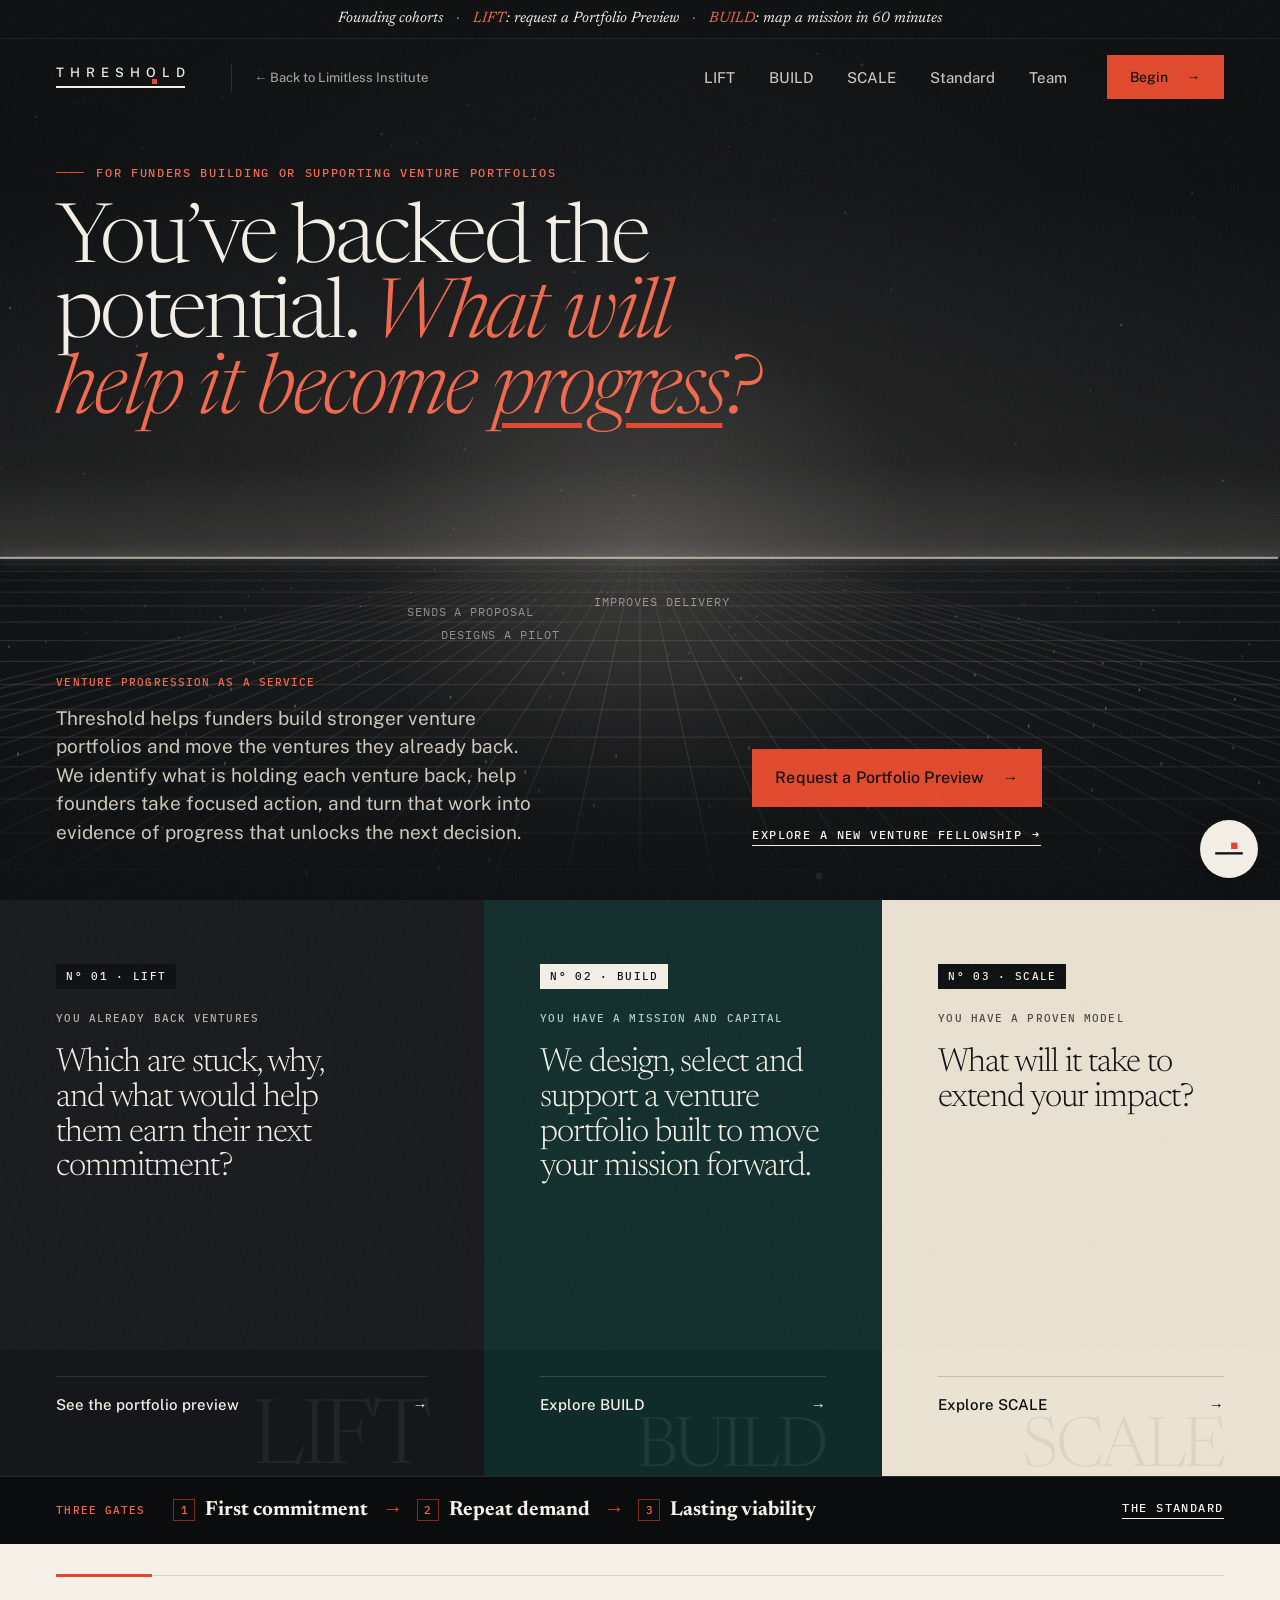
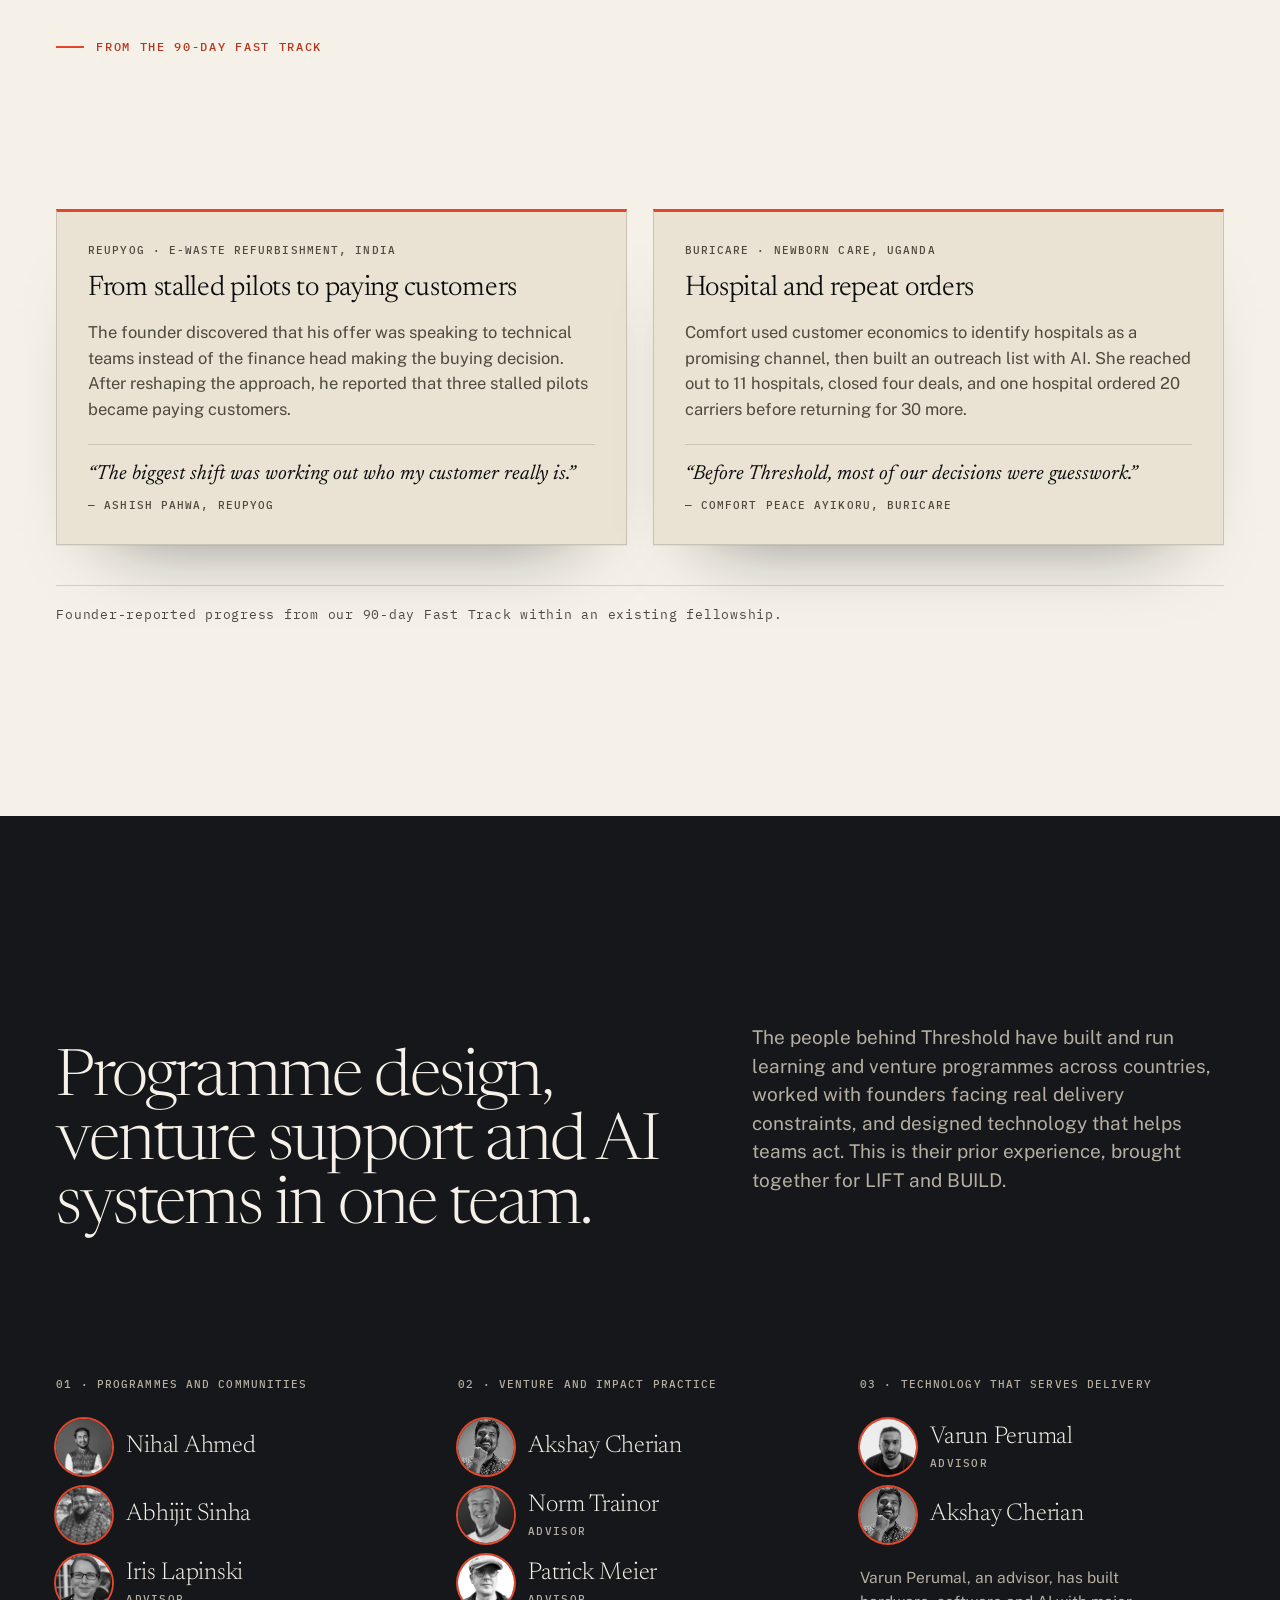
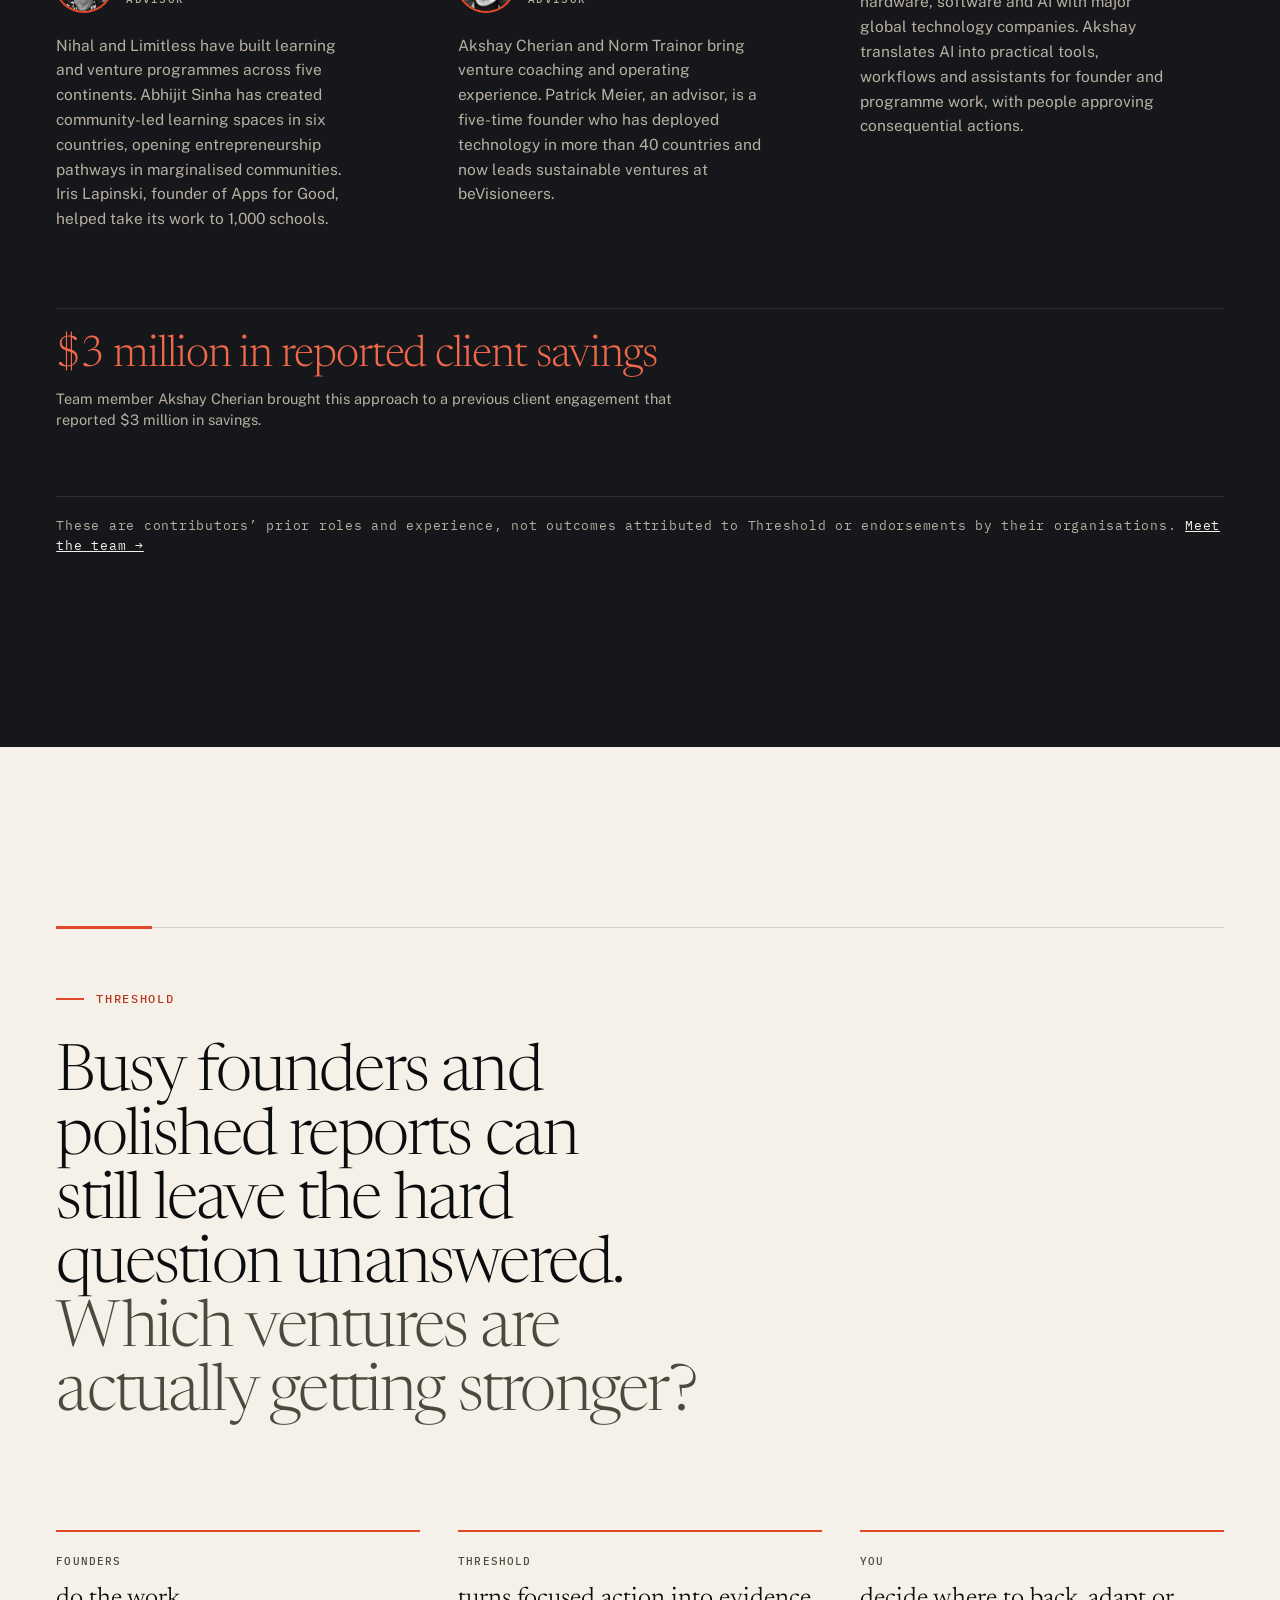
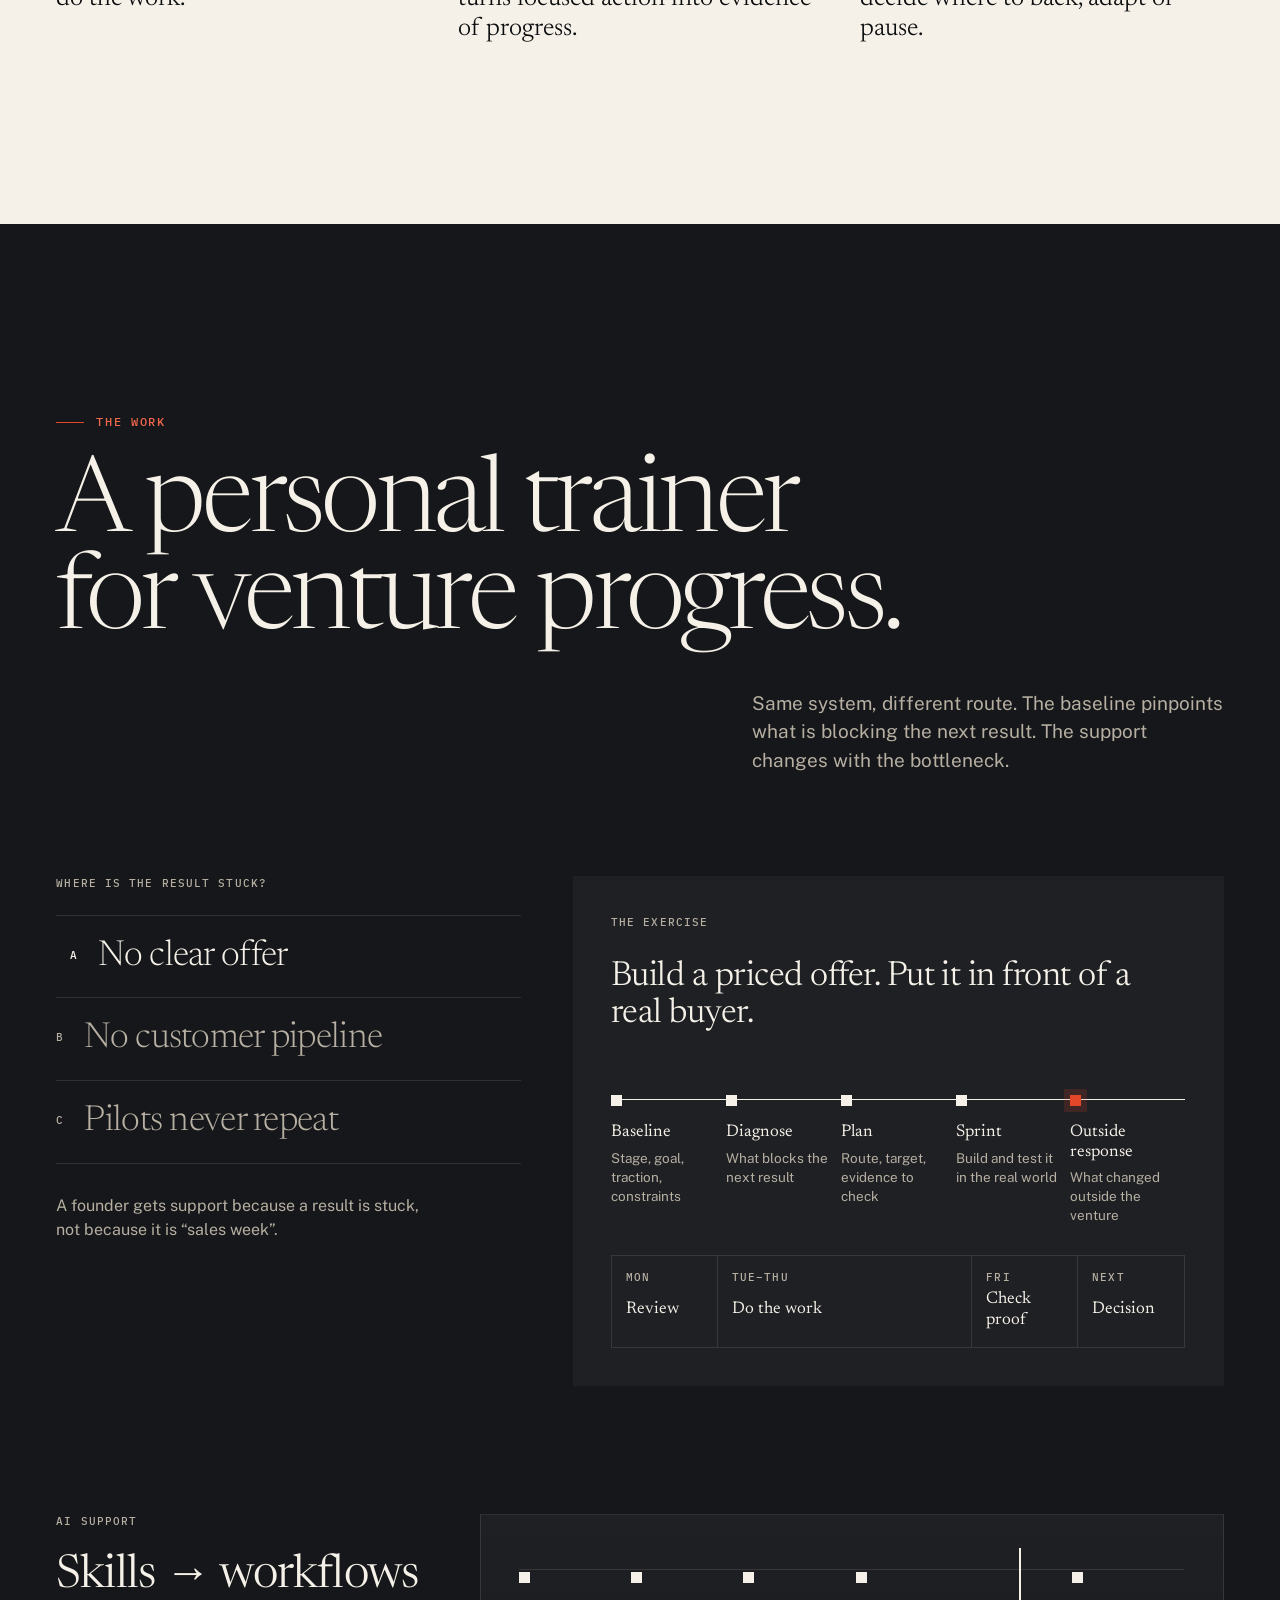
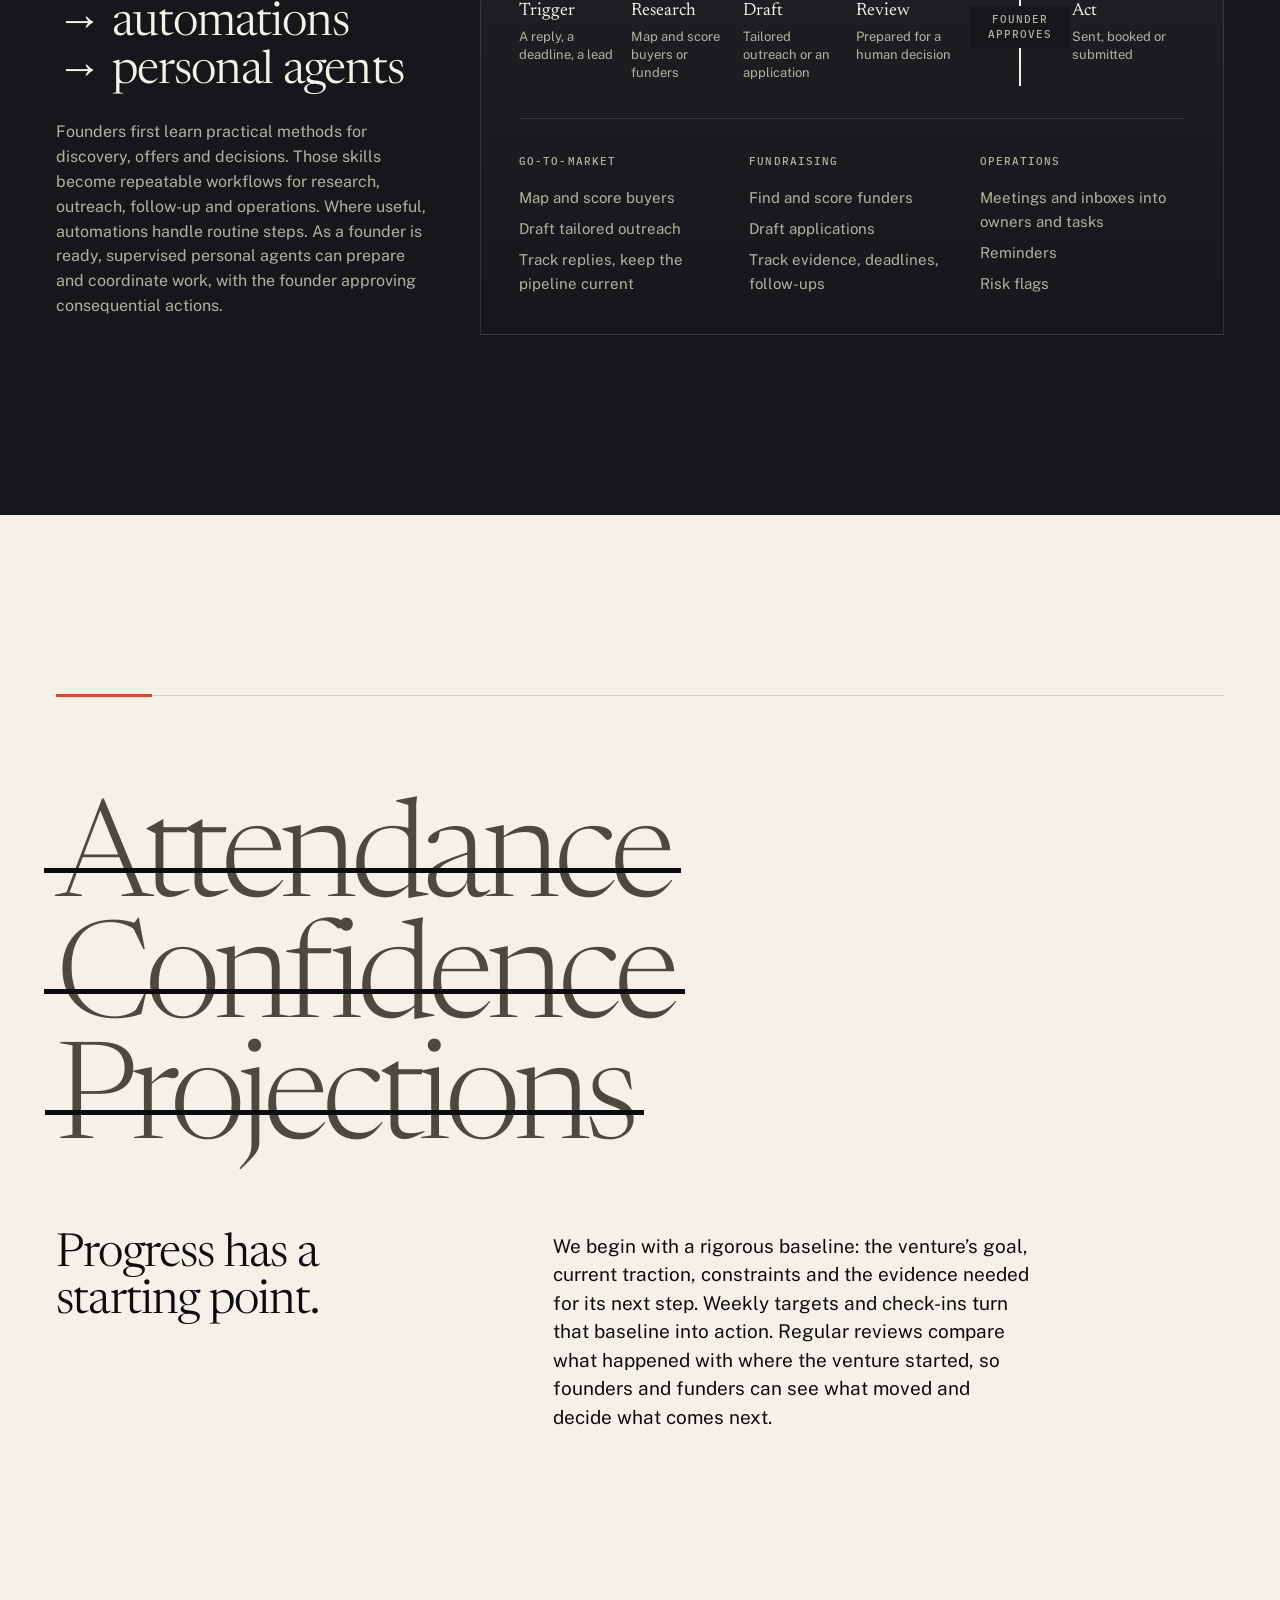
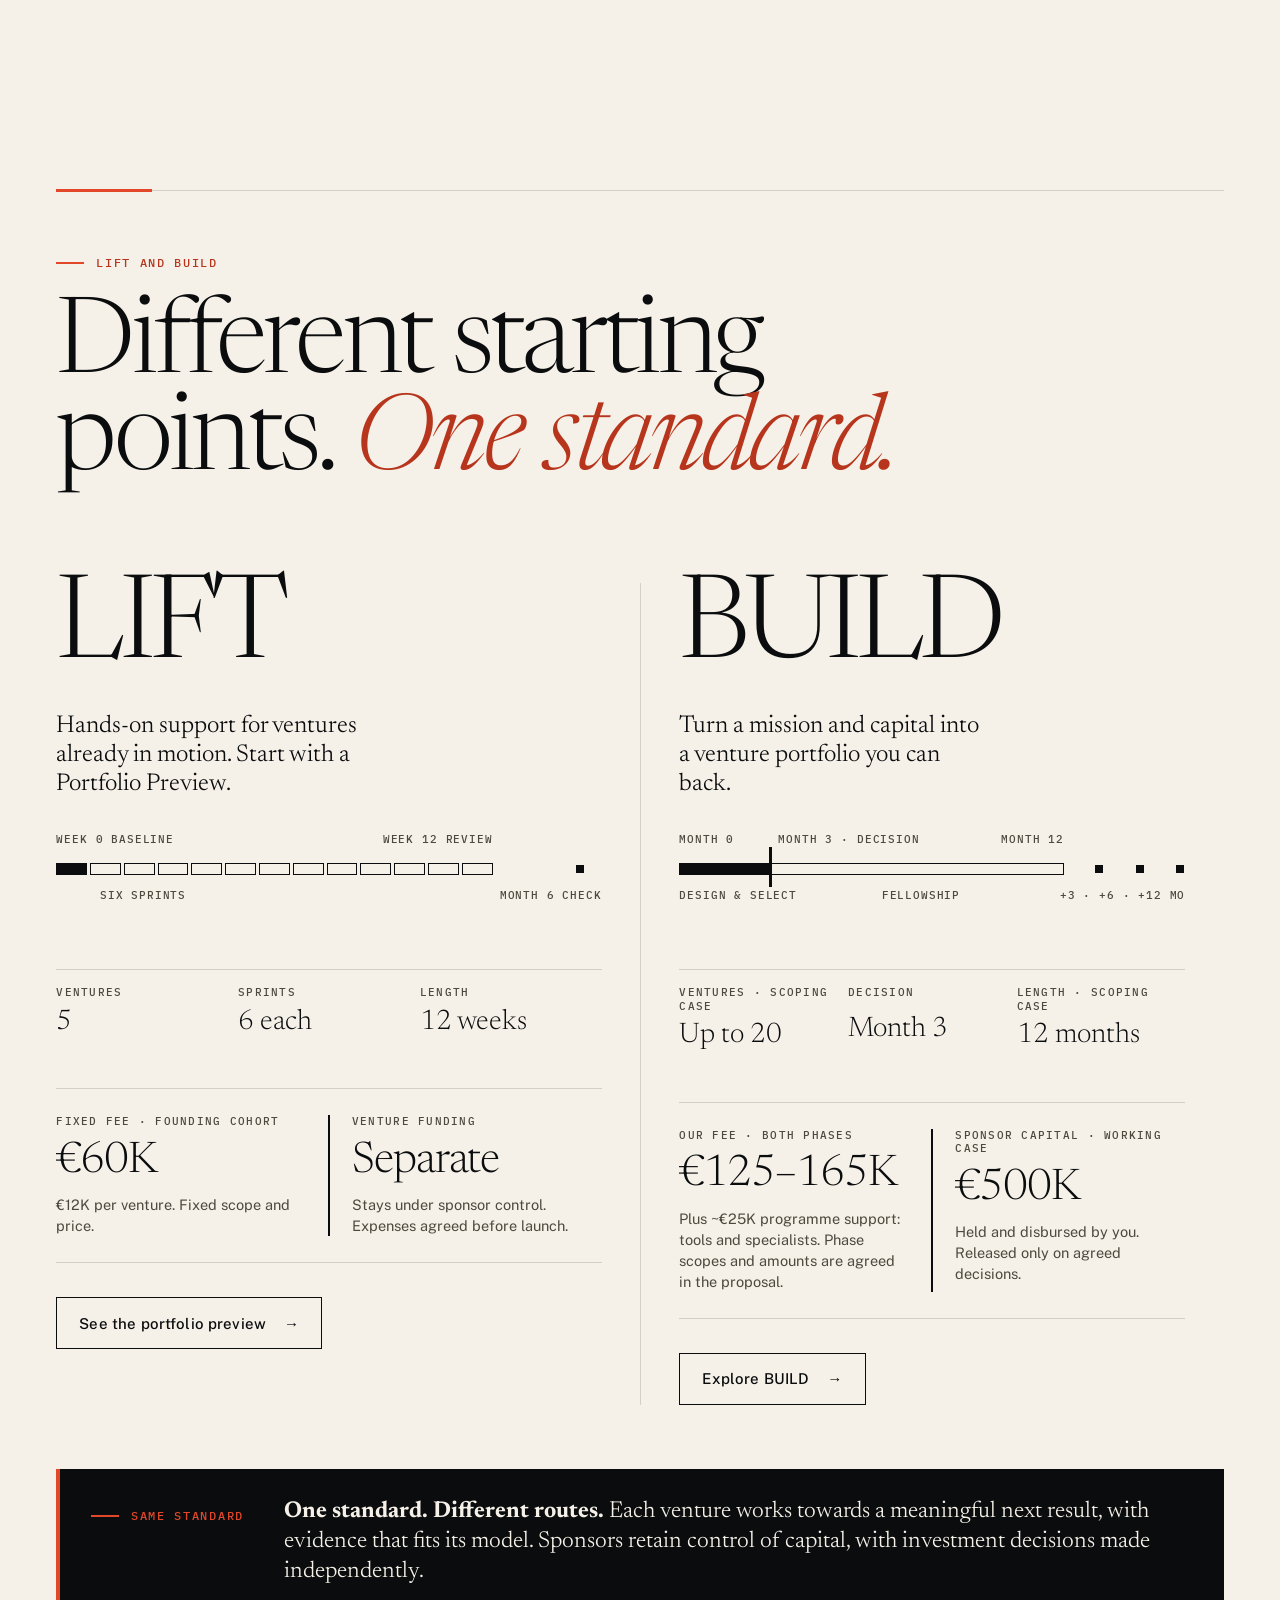
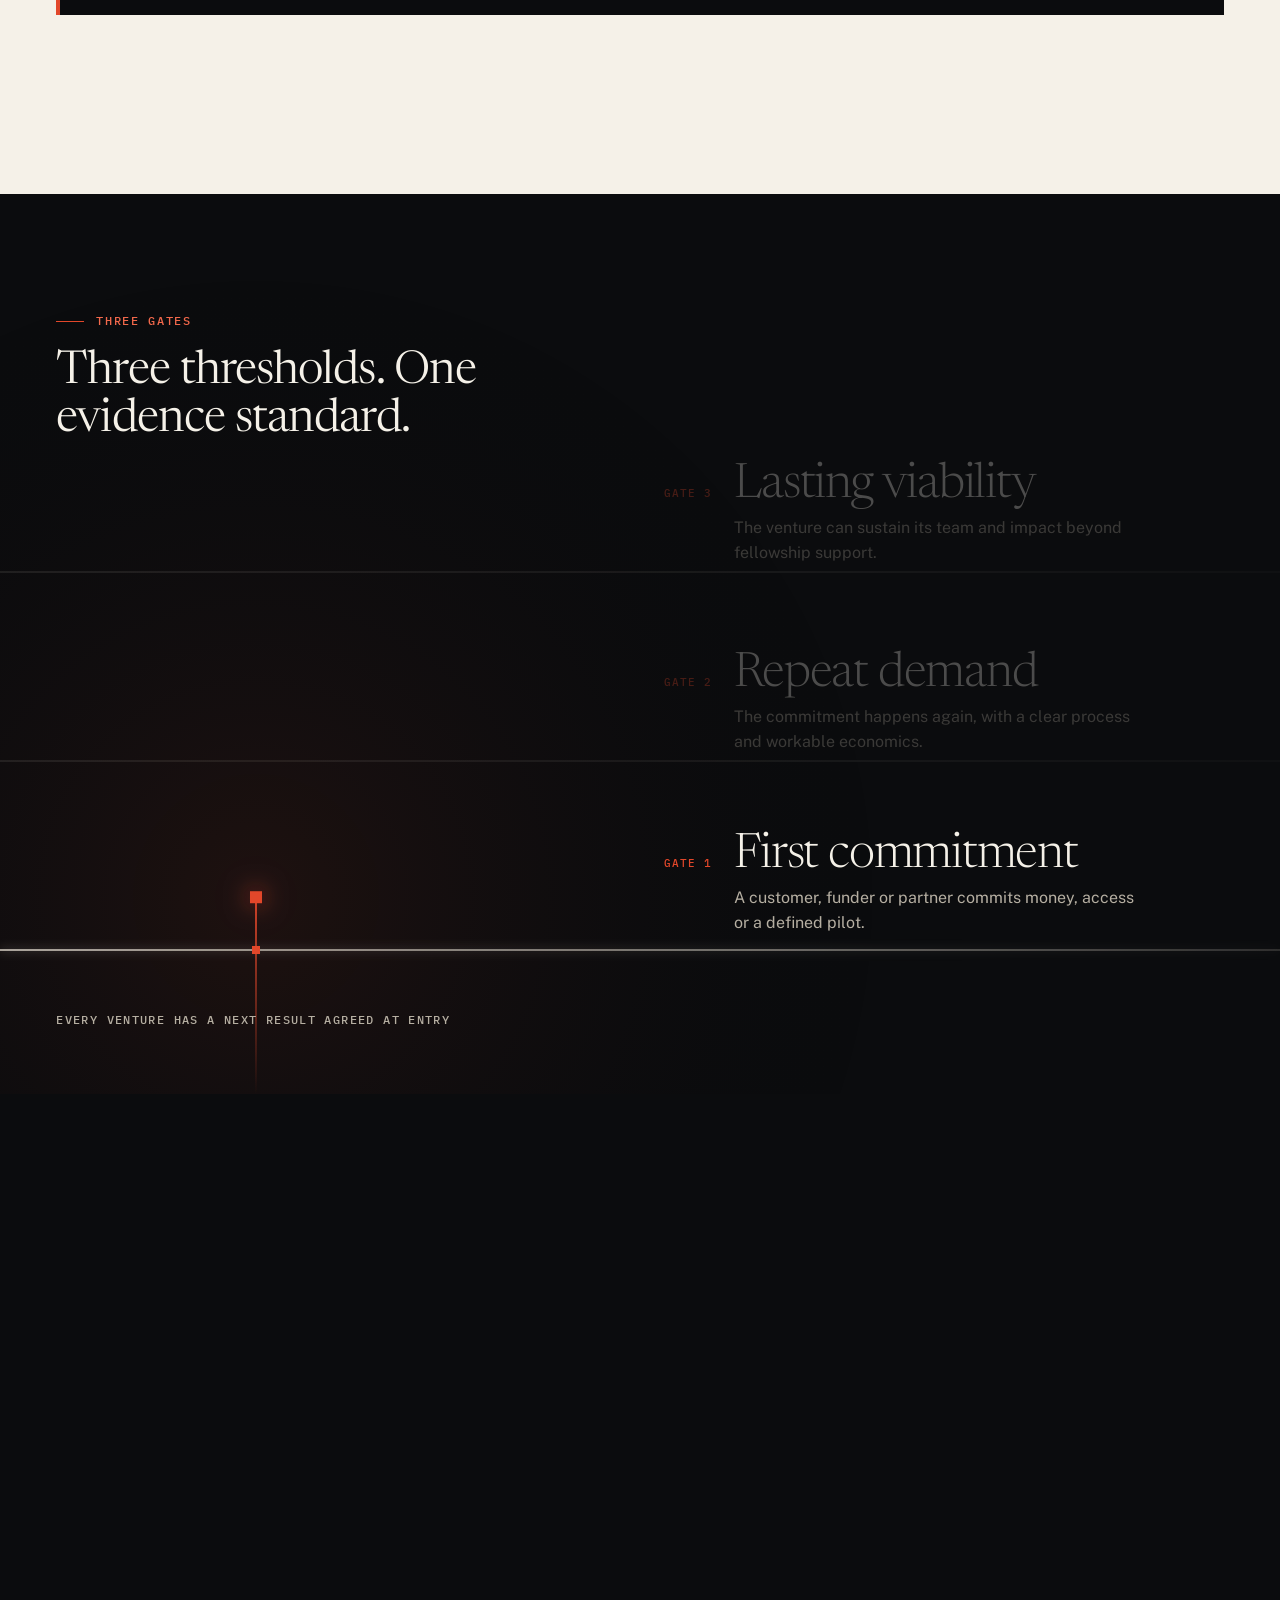
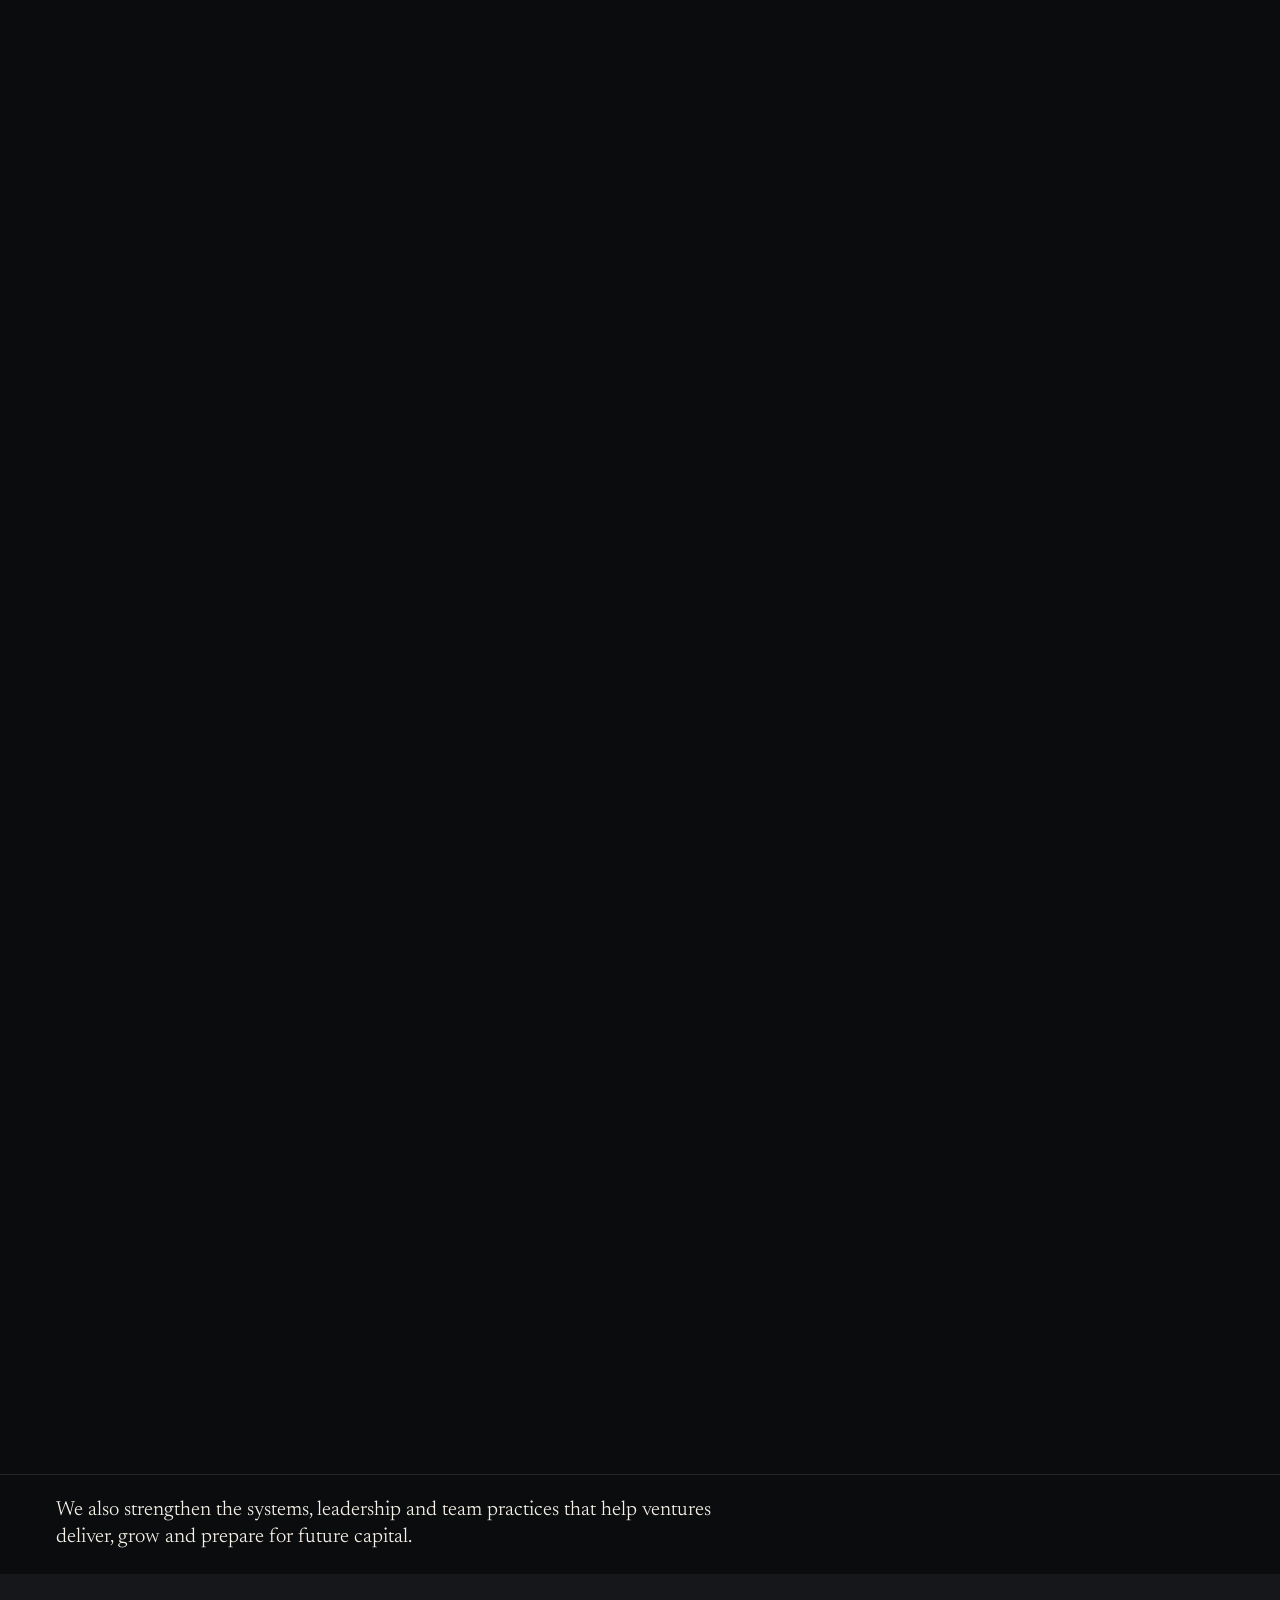
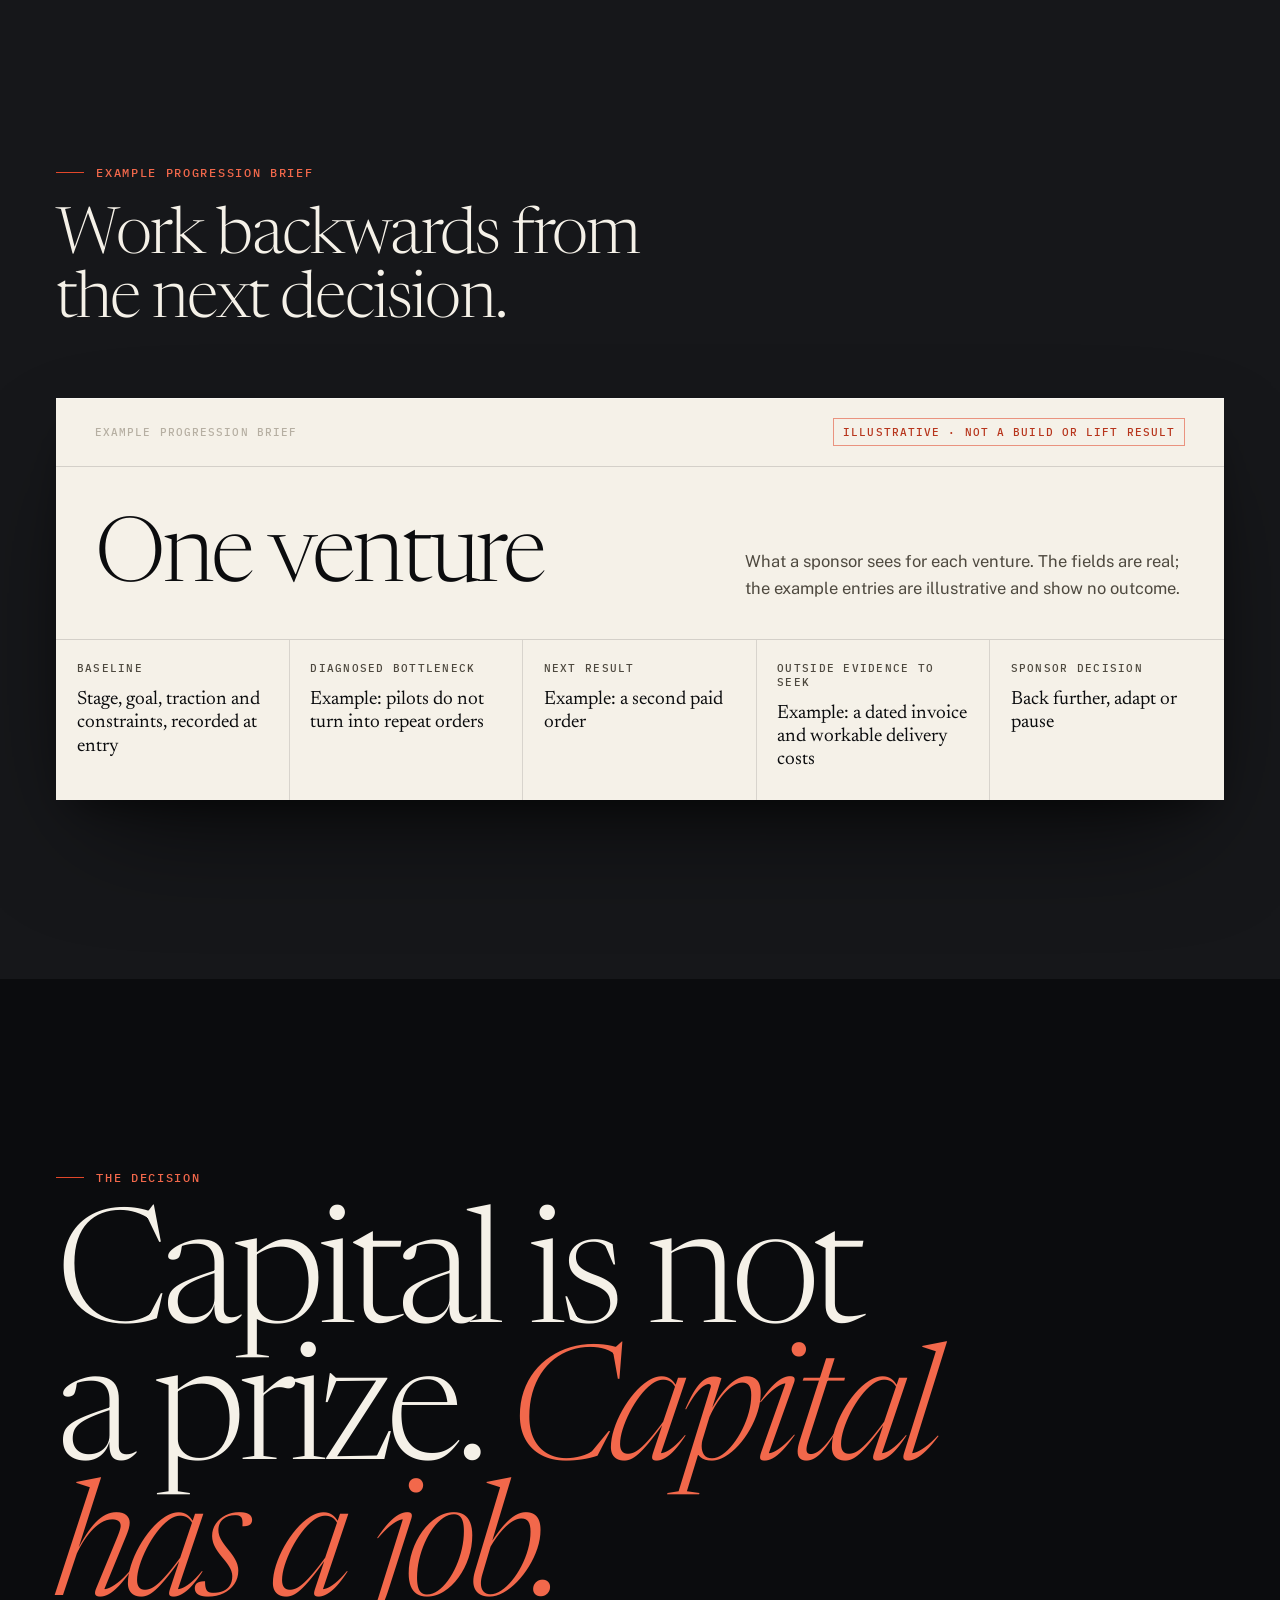
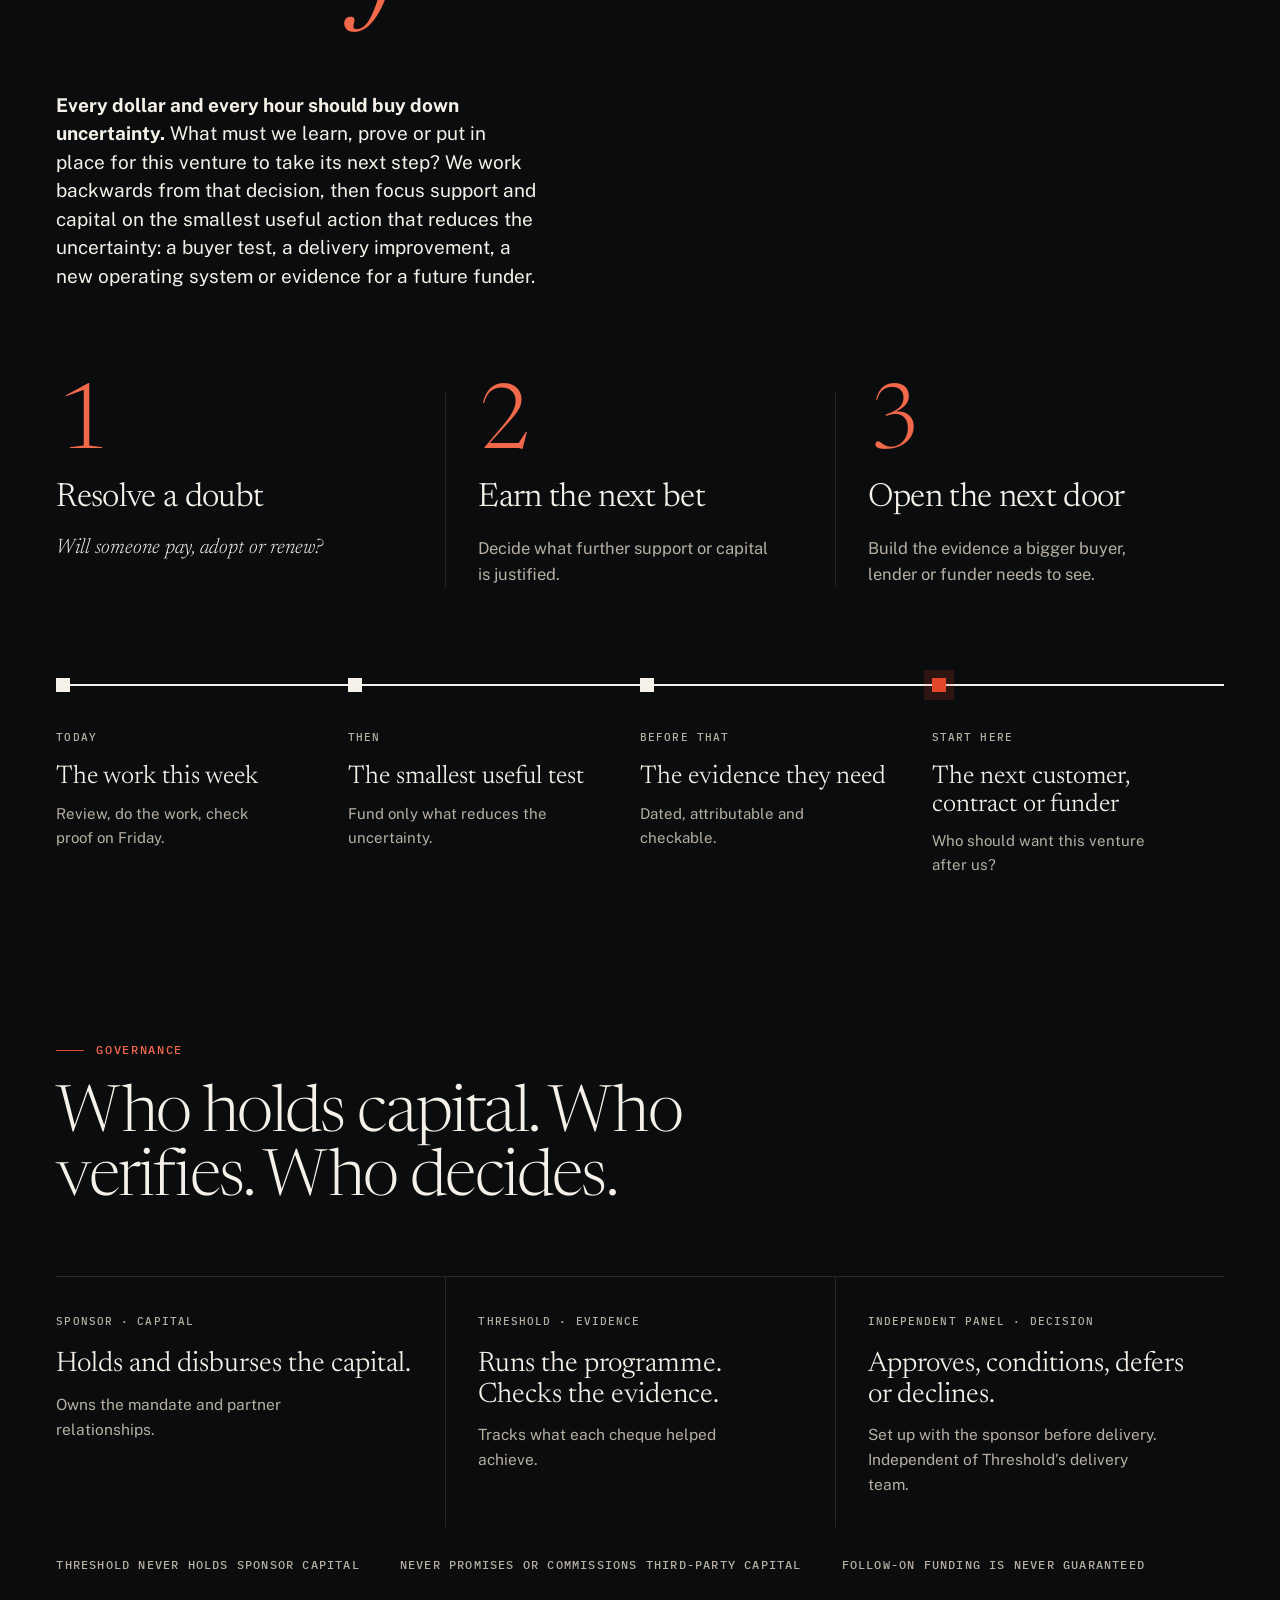
==== commit 6b30d73d: "Canonical URLs, share image, and remove public internal checklist - Remove PUBLISH_CHECKLIST.md (int" ====
--- a/index.html
+++ b/index.html
@@ -3,12 +3,19 @@
 <head>
 <meta charset="utf-8">
 <meta name="viewport" content="width=device-width,initial-scale=1,viewport-fit=cover">
-<title>Threshold | Limitless Institute</title>
+<title>Threshold: Venture Fellowship and Portfolio Support for Funders | Limitless Institute</title>
 <meta name="description" content="Threshold helps funders build the right venture portfolio or move ventures they already back. We diagnose the constraint, support the work and check the outside response.">
 <meta property="og:title" content="Threshold | Limitless Institute">
 <meta property="og:description" content="Threshold helps funders build the right venture portfolio or move ventures they already back. We diagnose the constraint, support the work and check the outside response.">
 <meta property="og:type" content="website">
 <meta property="og:site_name" content="Limitless Institute">
+<link rel="canonical" href="https://www.limitless.institute/threshold/">
+<meta property="og:url" content="https://www.limitless.institute/threshold/">
+<meta property="og:image" content="https://www.limitless.institute/threshold/og-threshold.png">
+<meta property="og:image:width" content="1200">
+<meta property="og:image:height" content="630">
+<meta property="og:image:alt" content="Threshold: You’ve backed the potential. What will help it become progress?">
+<meta name="twitter:card" content="summary_large_image">
 <meta name="theme-color" content="#0B0C0E">
 <link rel="icon" href="data:image/svg+xml,%3Csvg xmlns='http://www.w3.org/2000/svg' viewBox='0 0 32 32'%3E%3Crect width='32' height='32' fill='%230B0C0E'/%3E%3Crect x='4' y='19' width='24' height='2' fill='%23EDE6D9'/%3E%3Crect x='19' y='12' width='5' height='5' fill='%23E2472A'/%3E%3C/svg%3E">
 <link rel="preconnect" href="https://fonts.googleapis.com"><link rel="preconnect" href="https://fonts.gstatic.com" crossorigin><link rel="stylesheet" href="https://fonts.googleapis.com/css2?family=Newsreader:ital,opsz,wght@0,6..72,200..800;1,6..72,200..800&family=Public+Sans:wght@100..900&family=IBM+Plex+Mono:wght@400;500&display=swap">
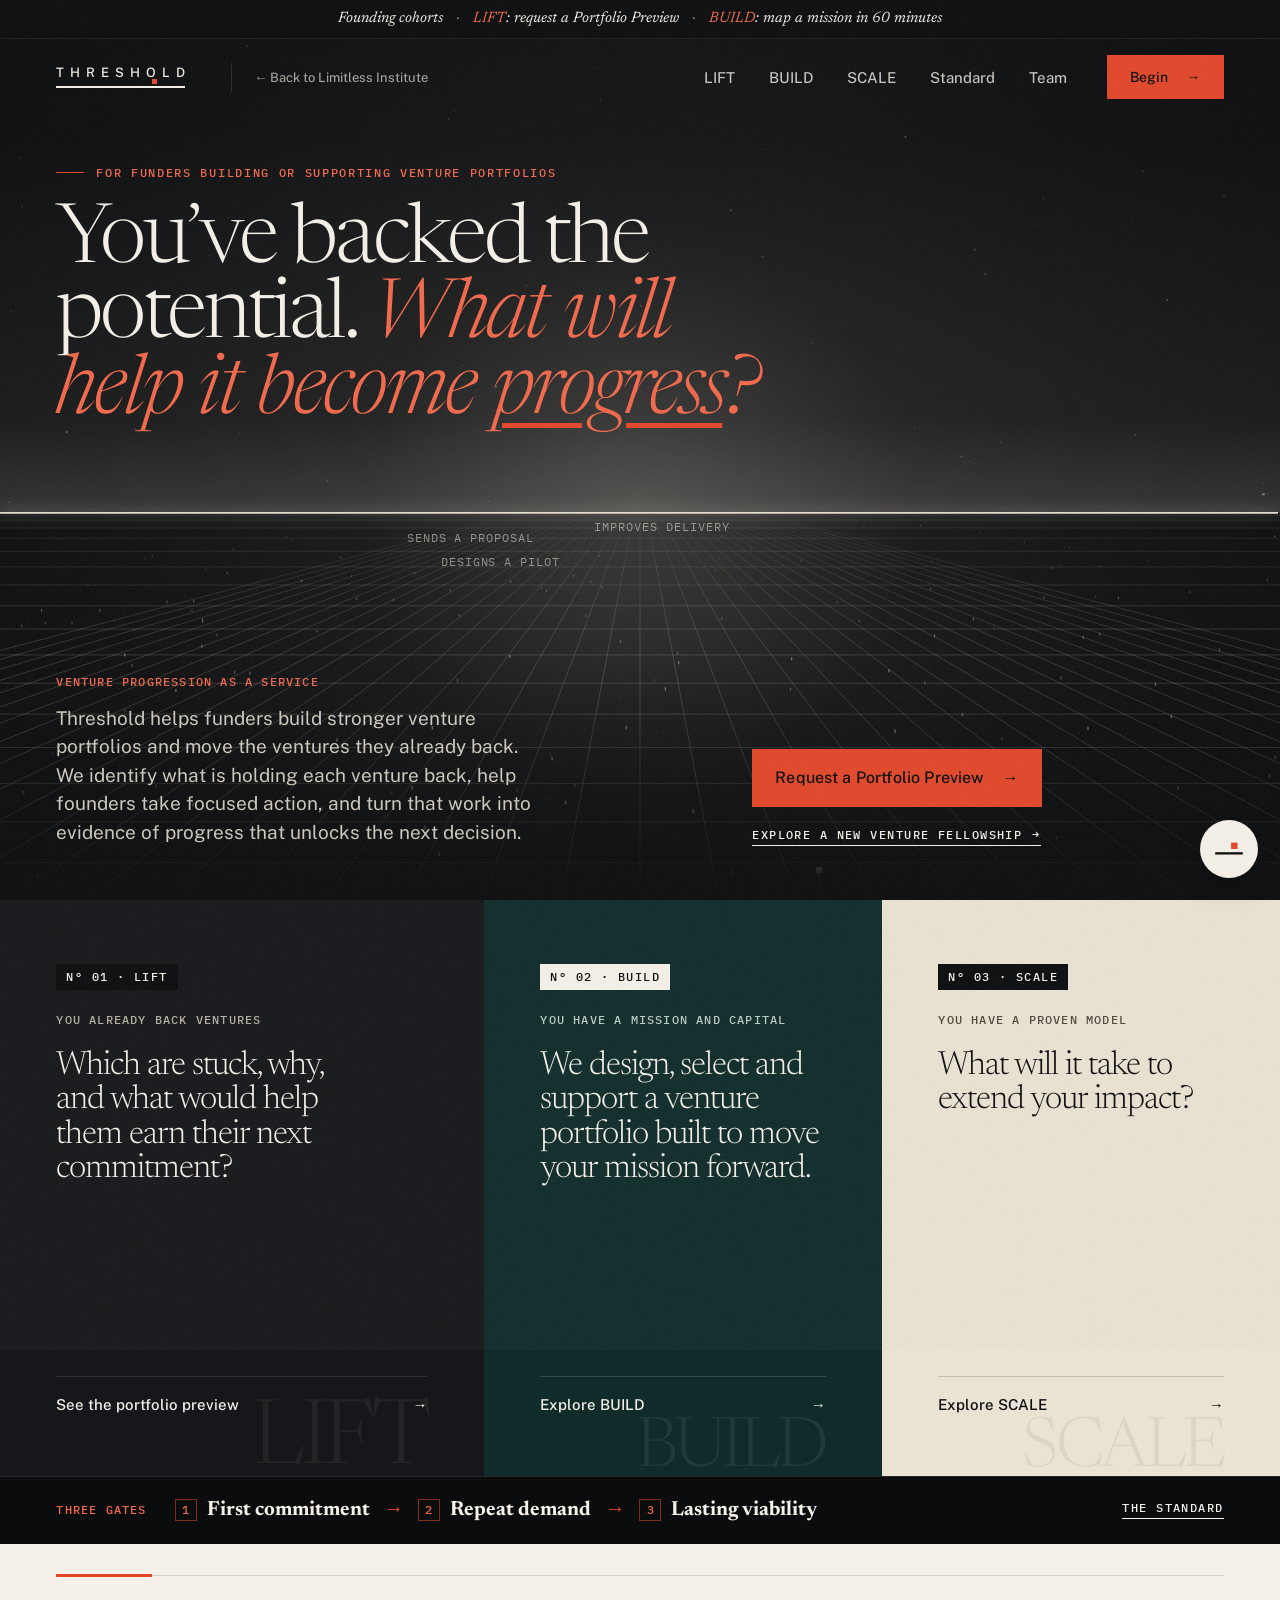
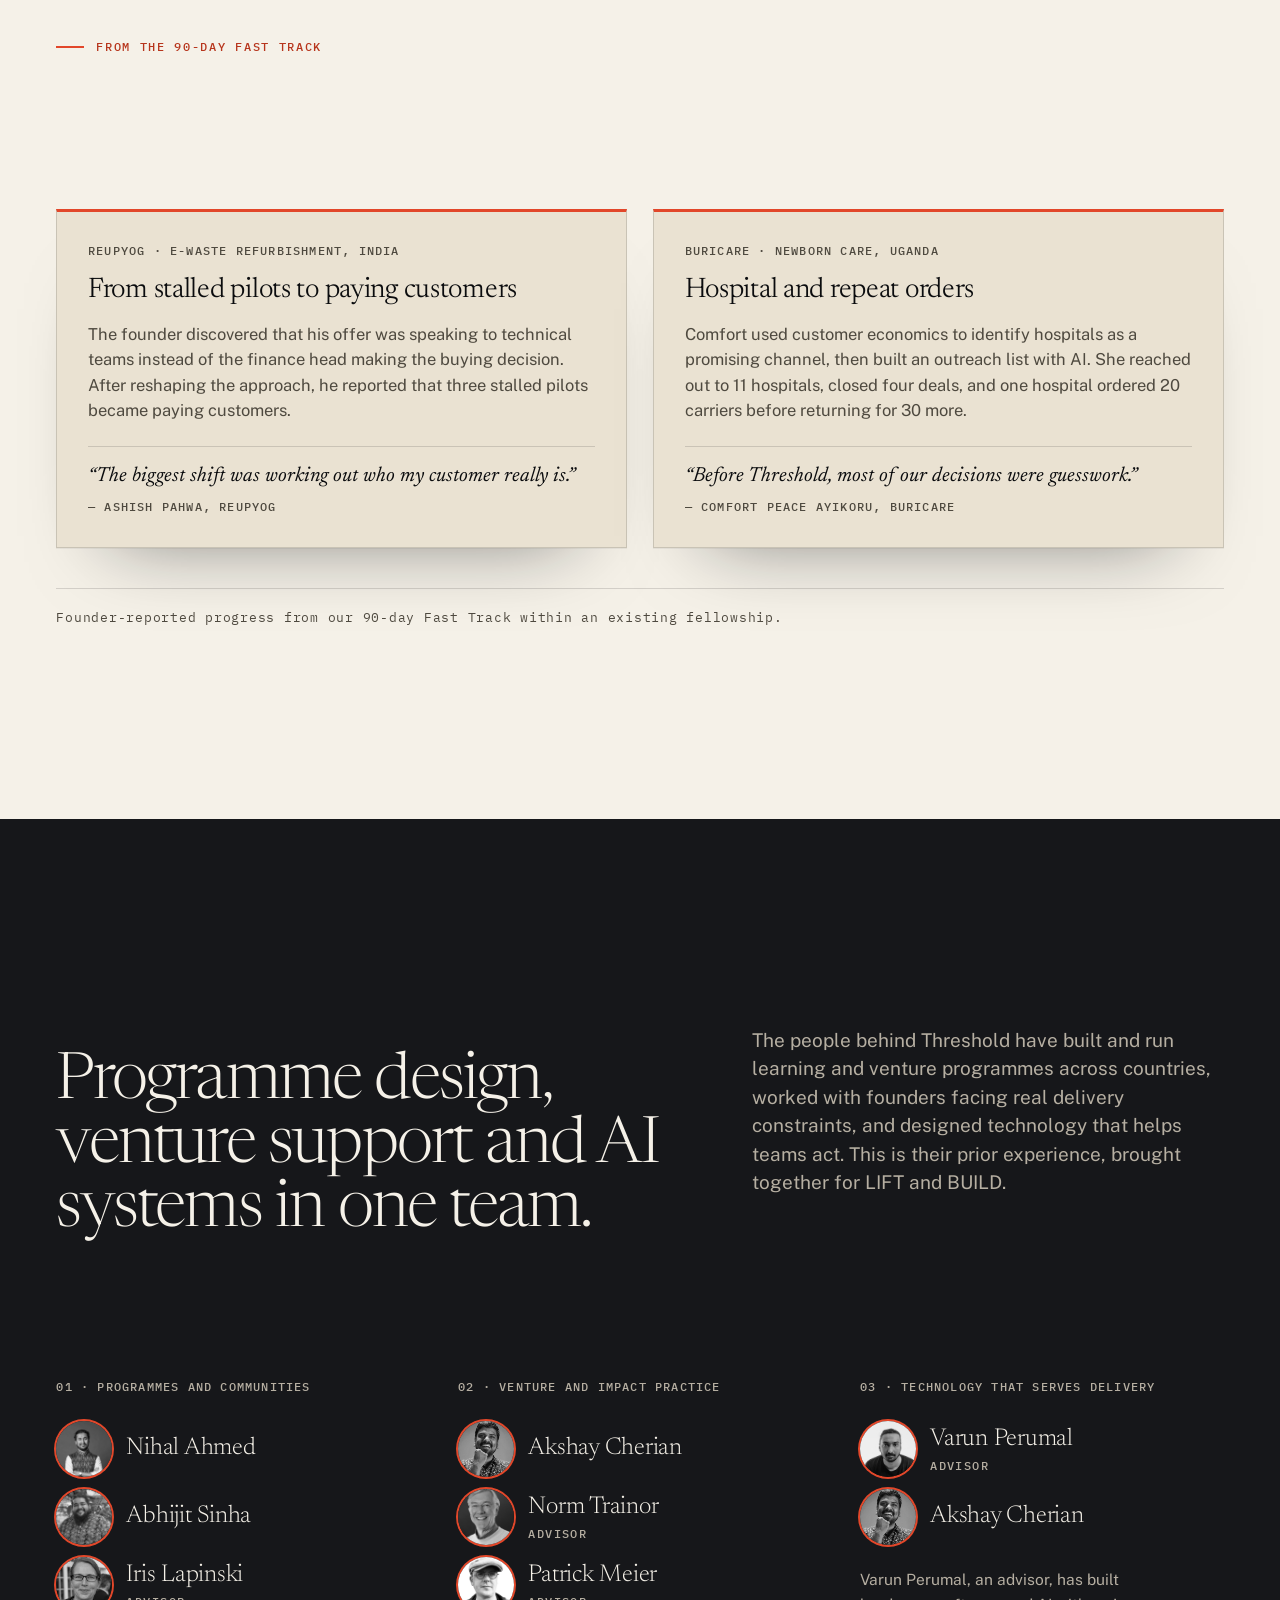
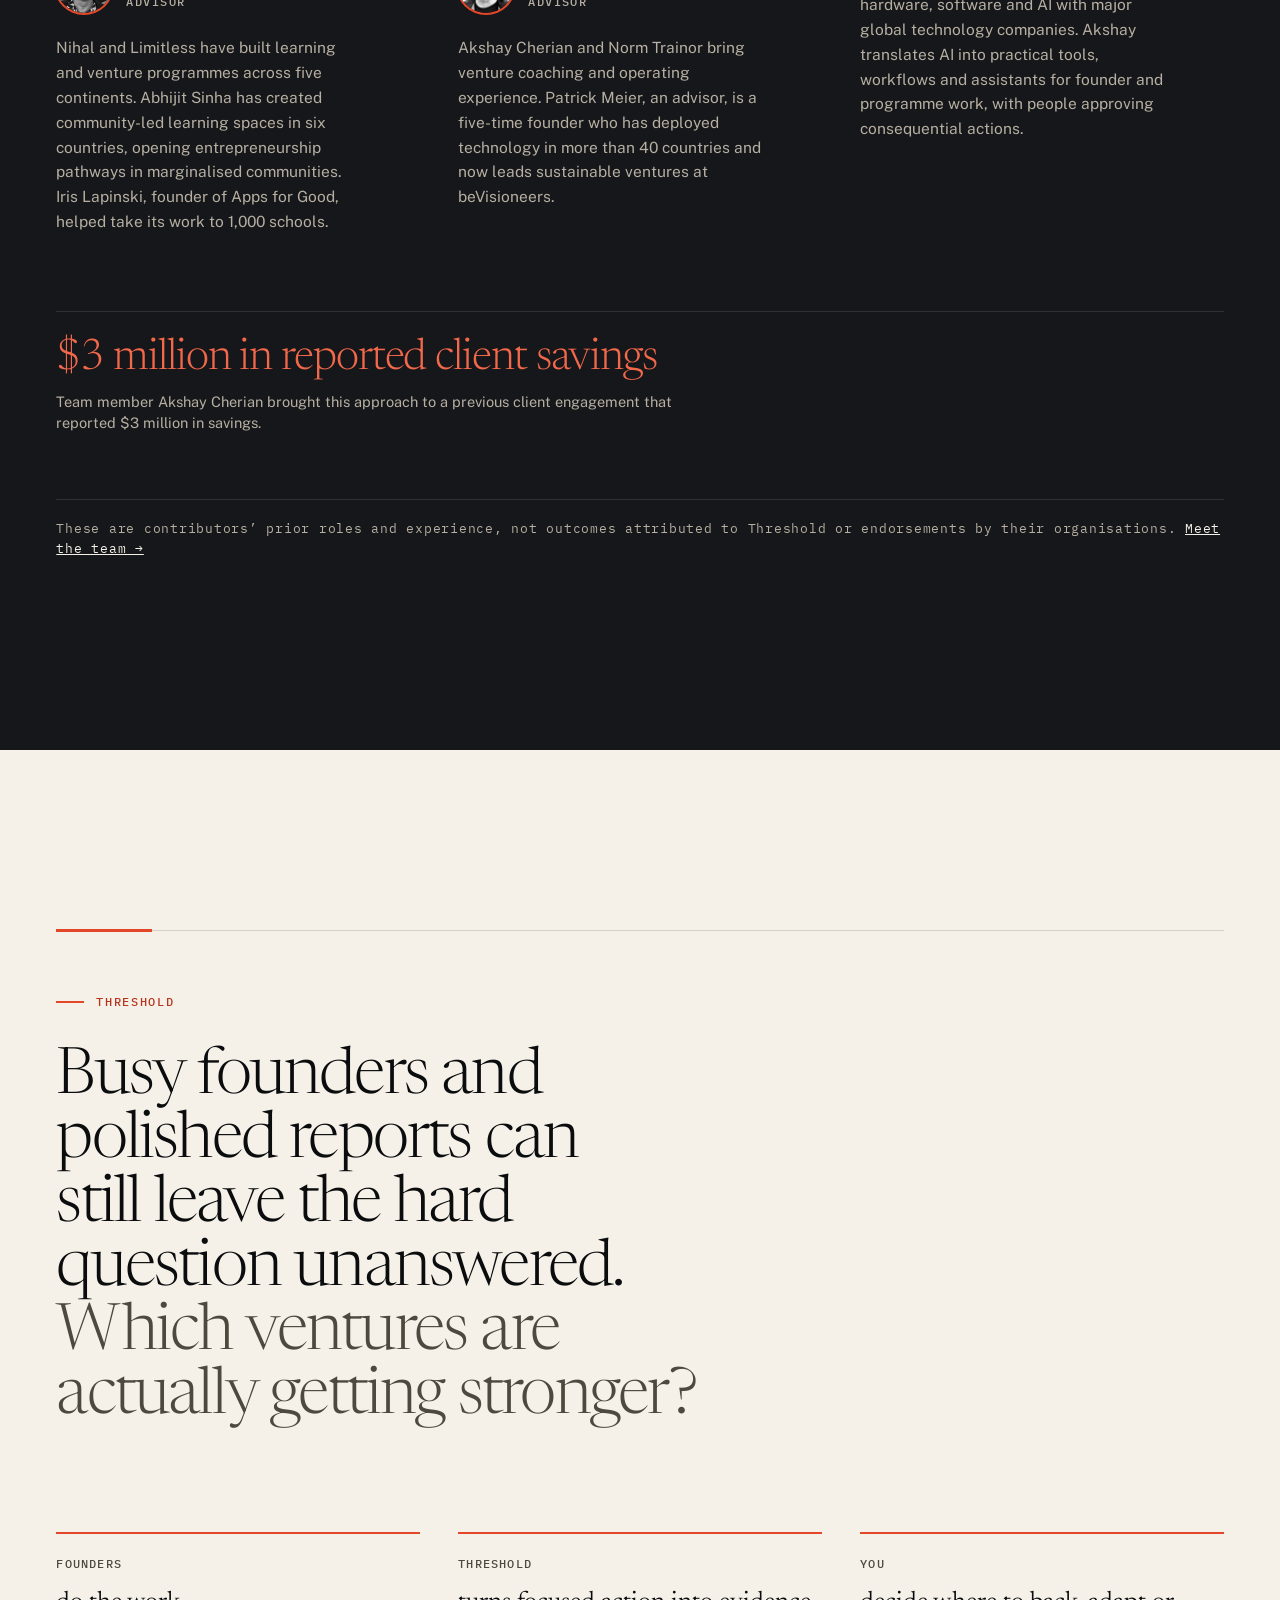
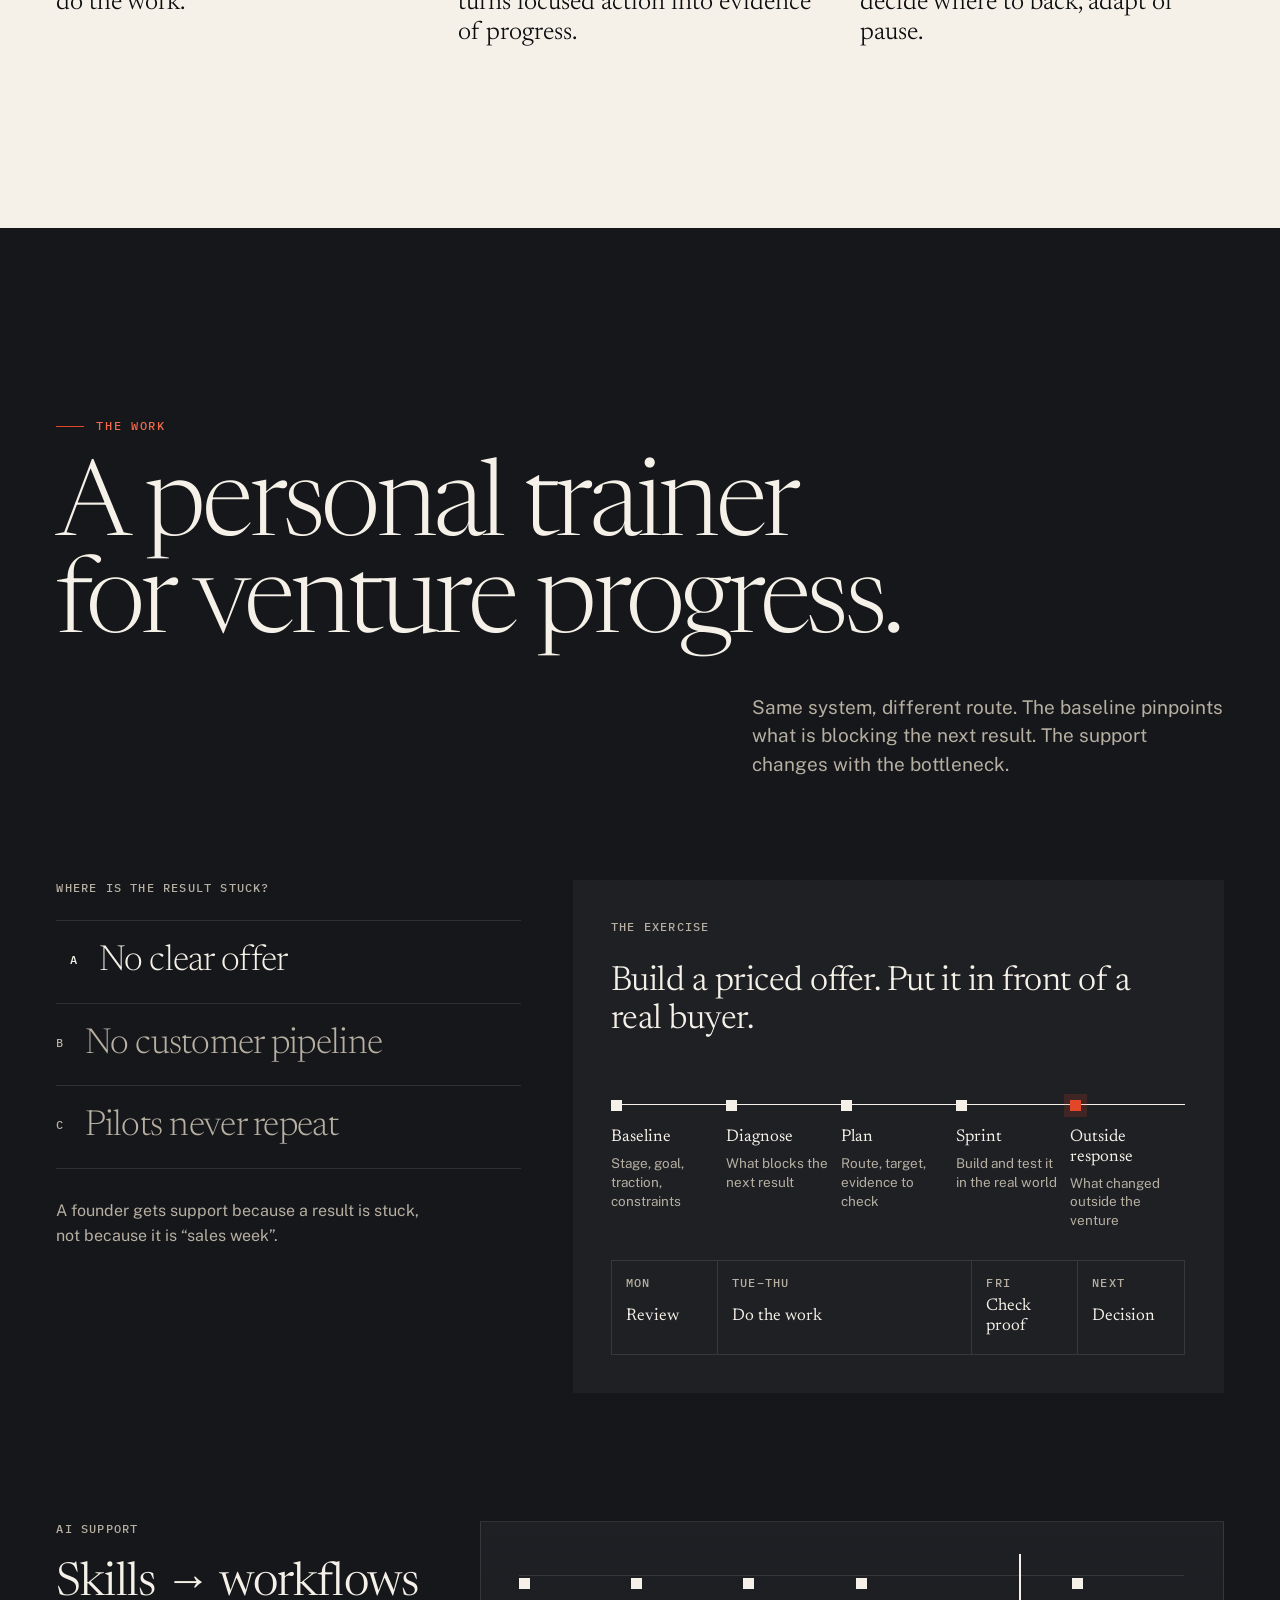
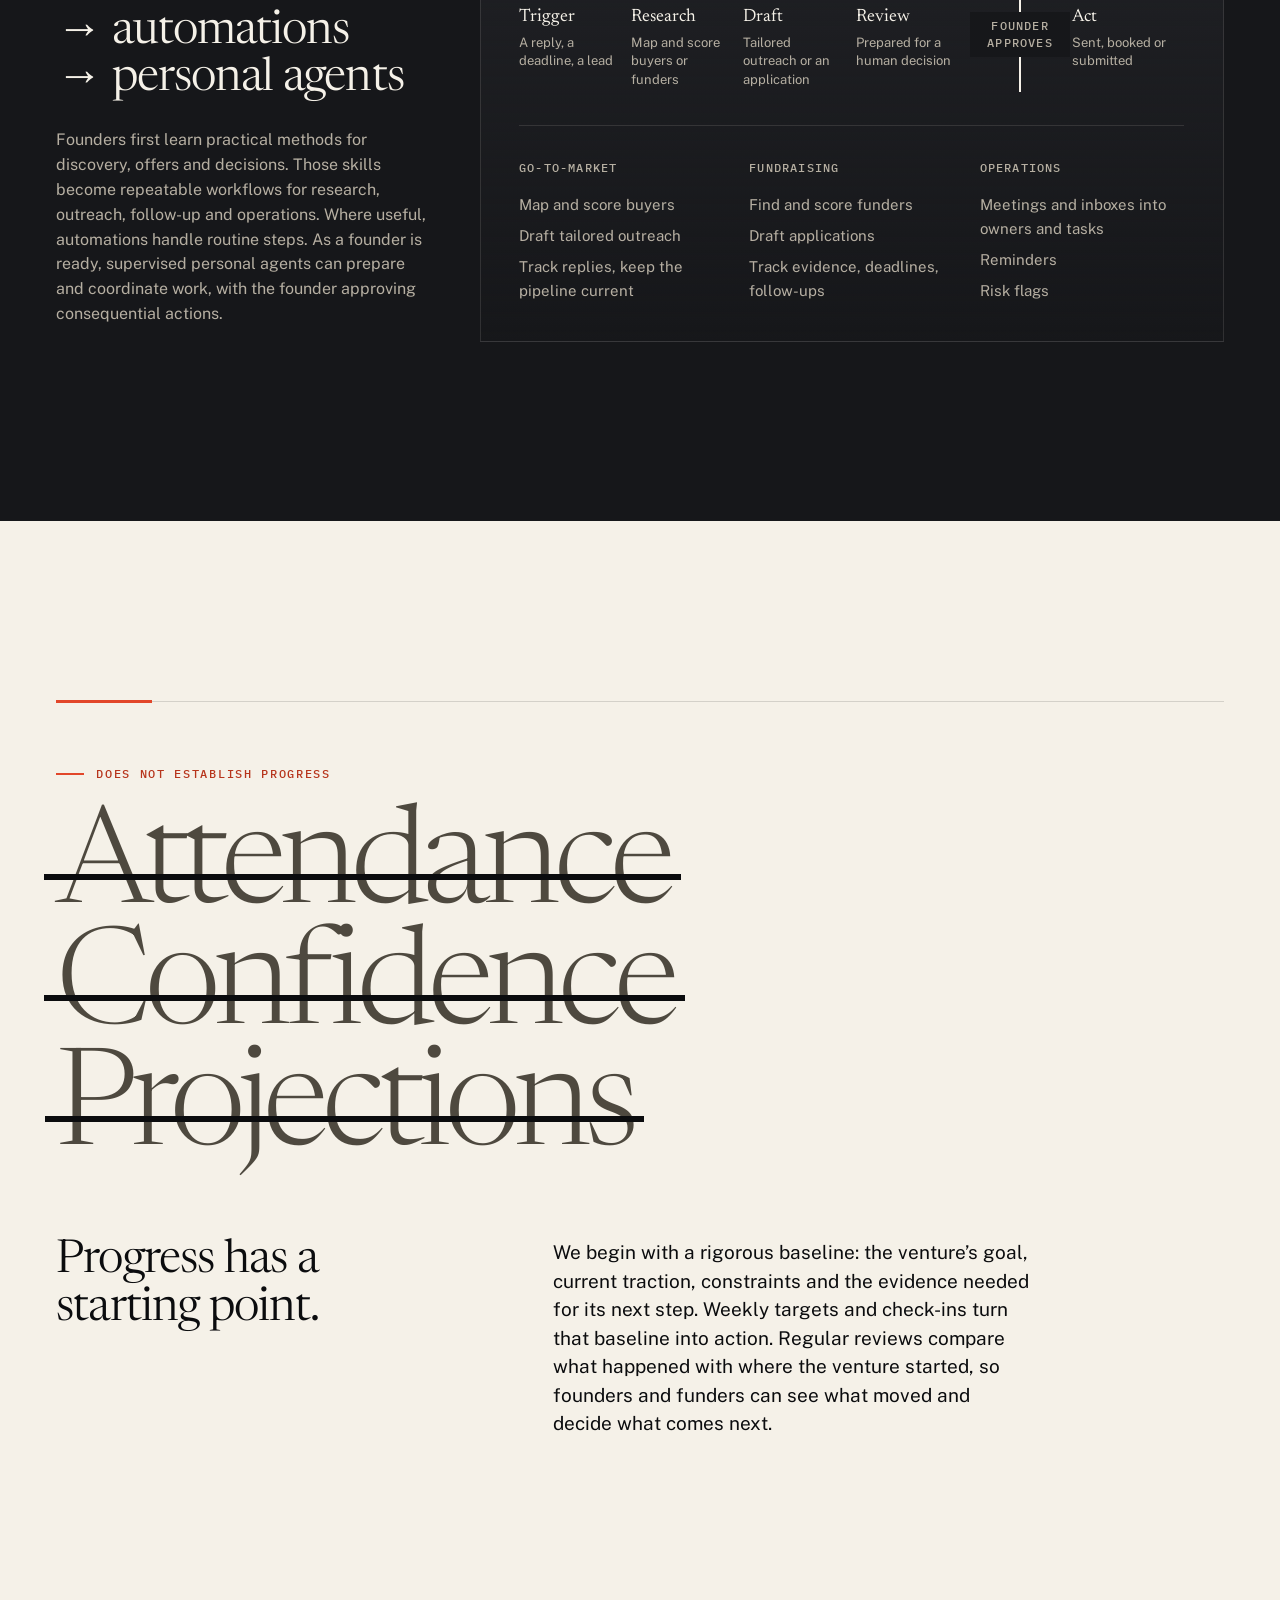
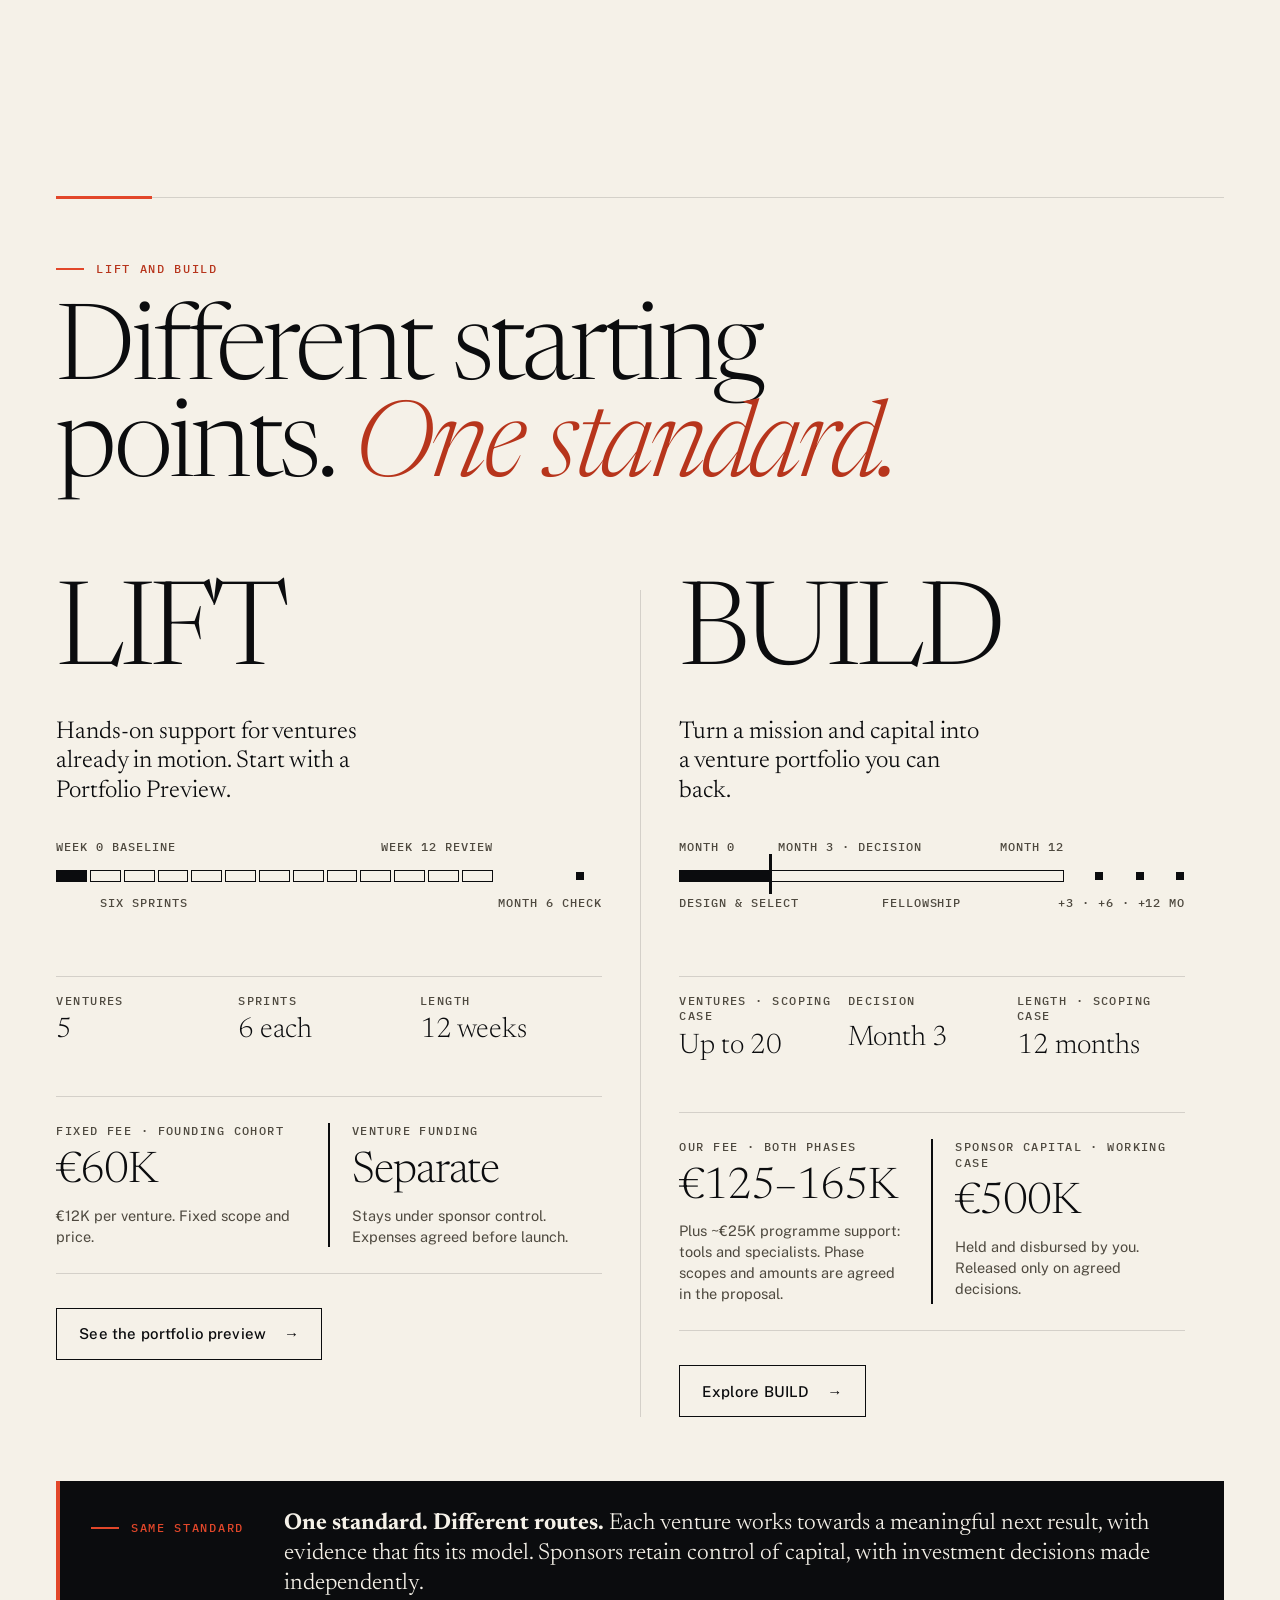
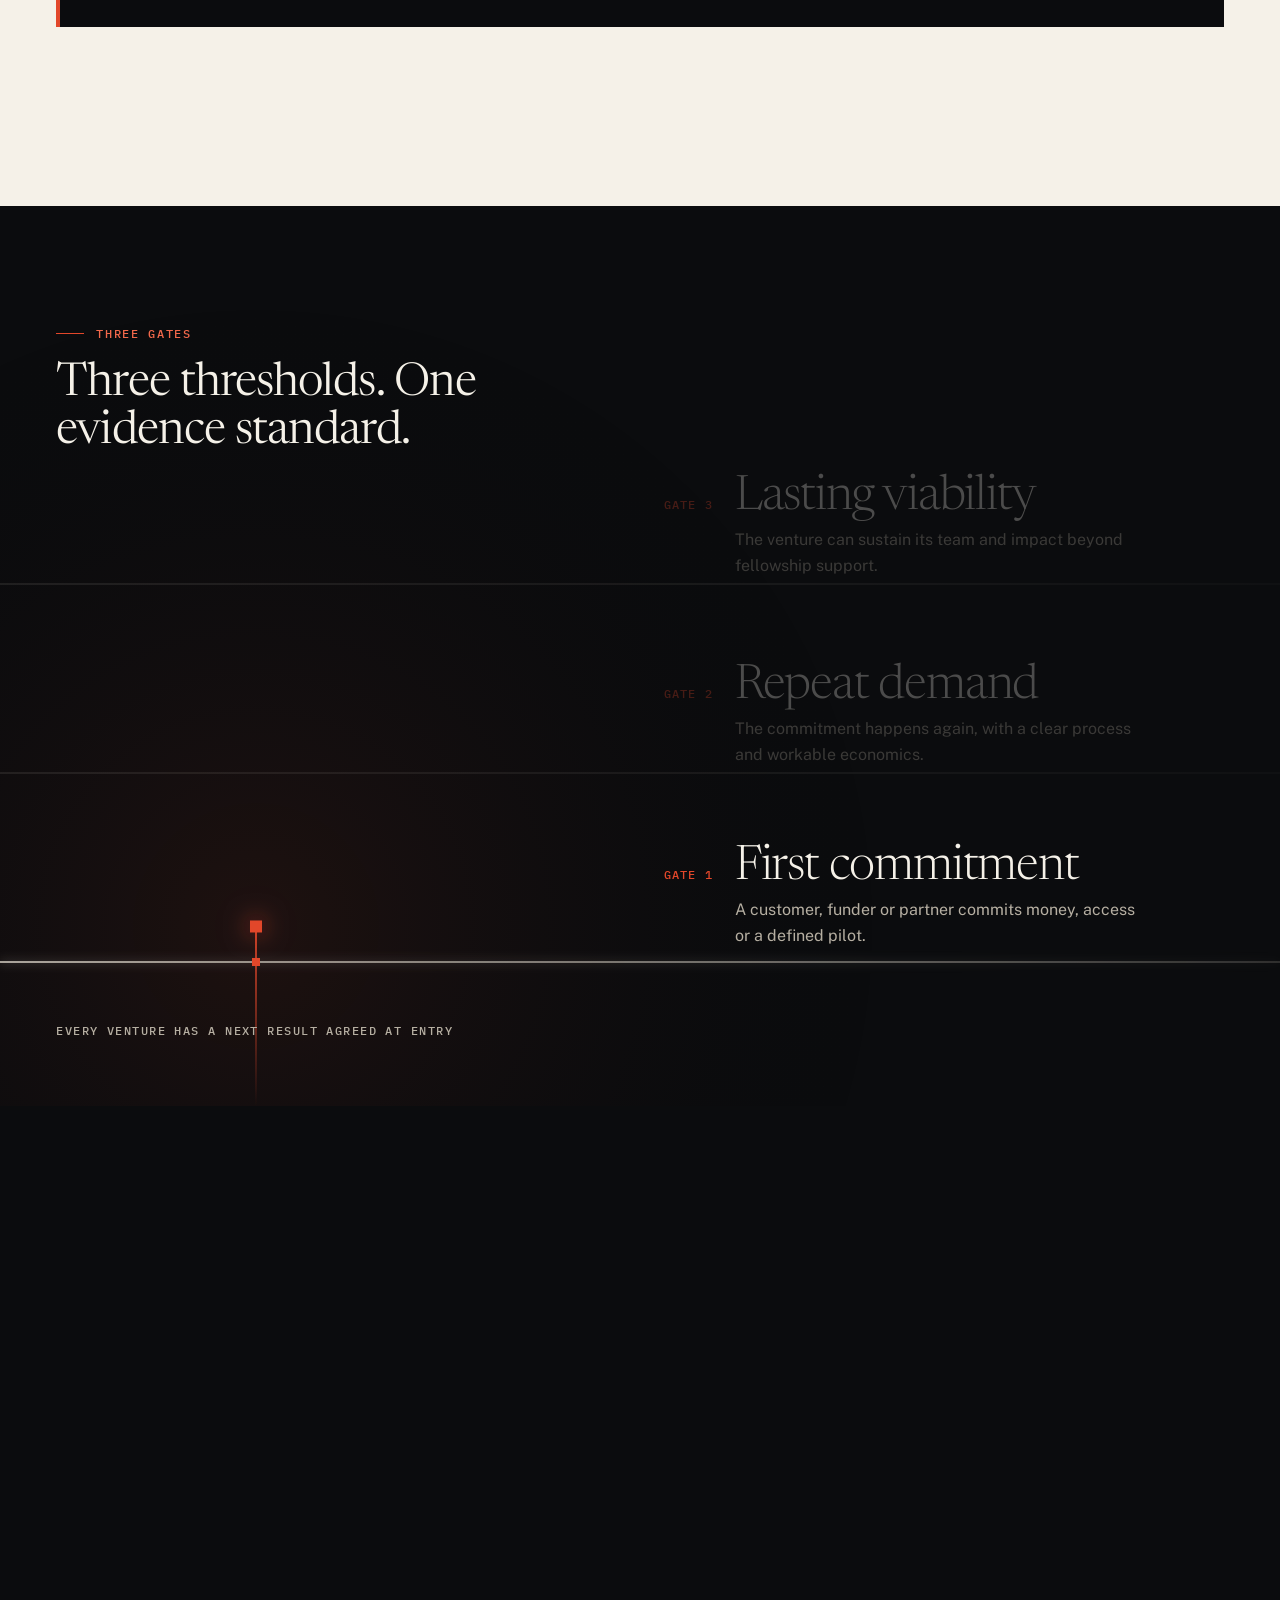
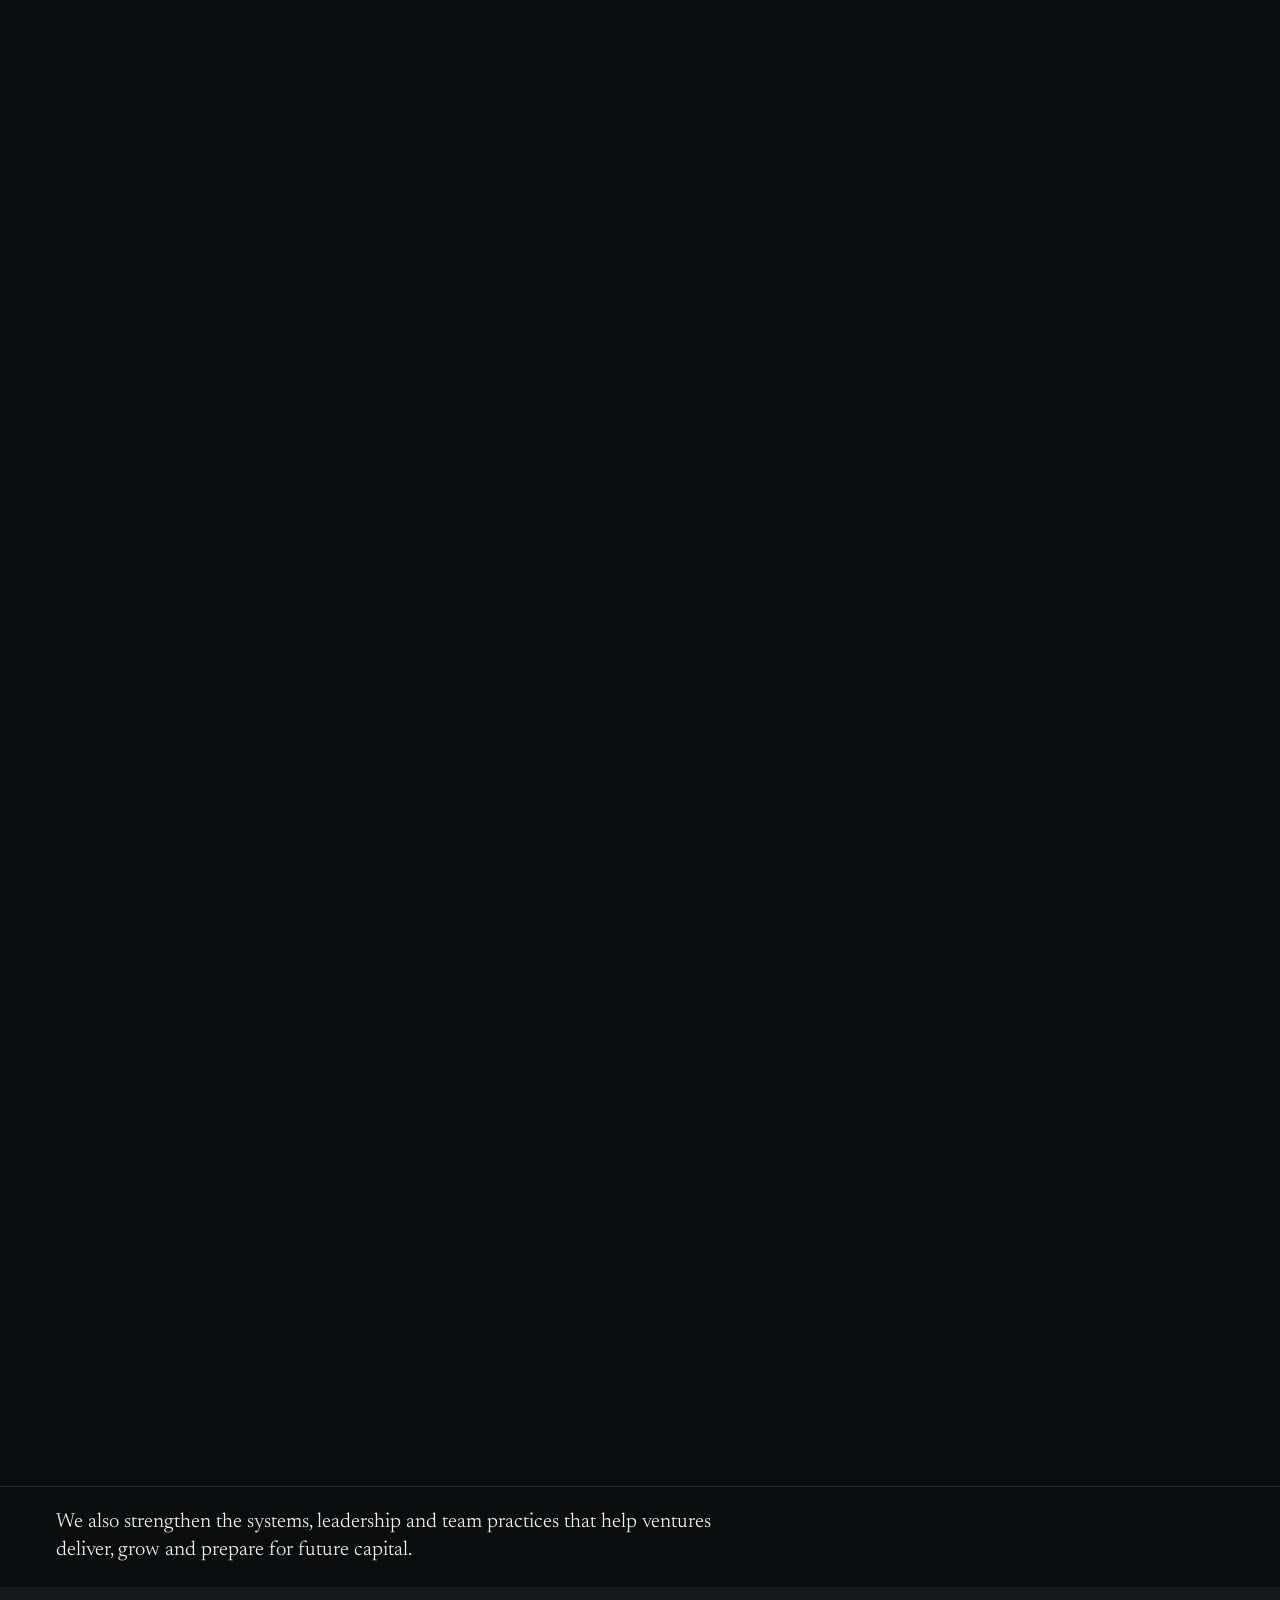
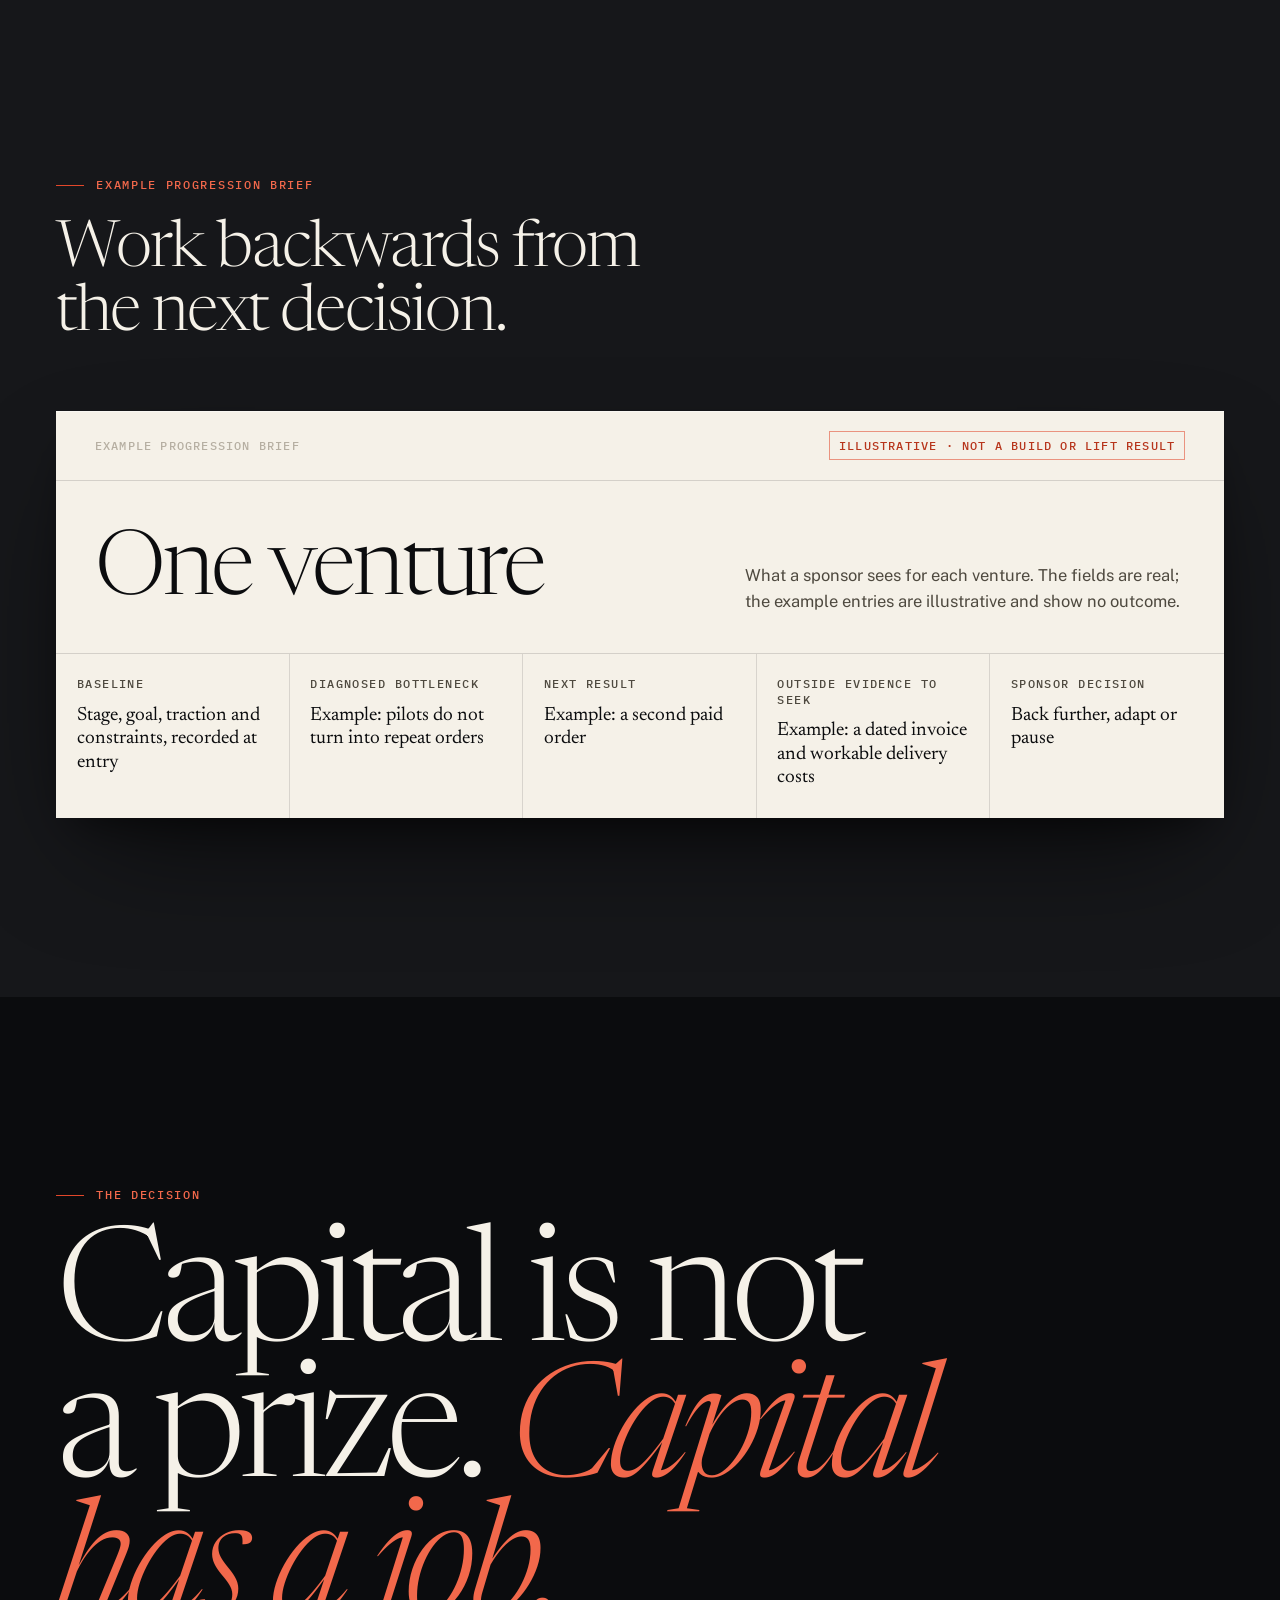
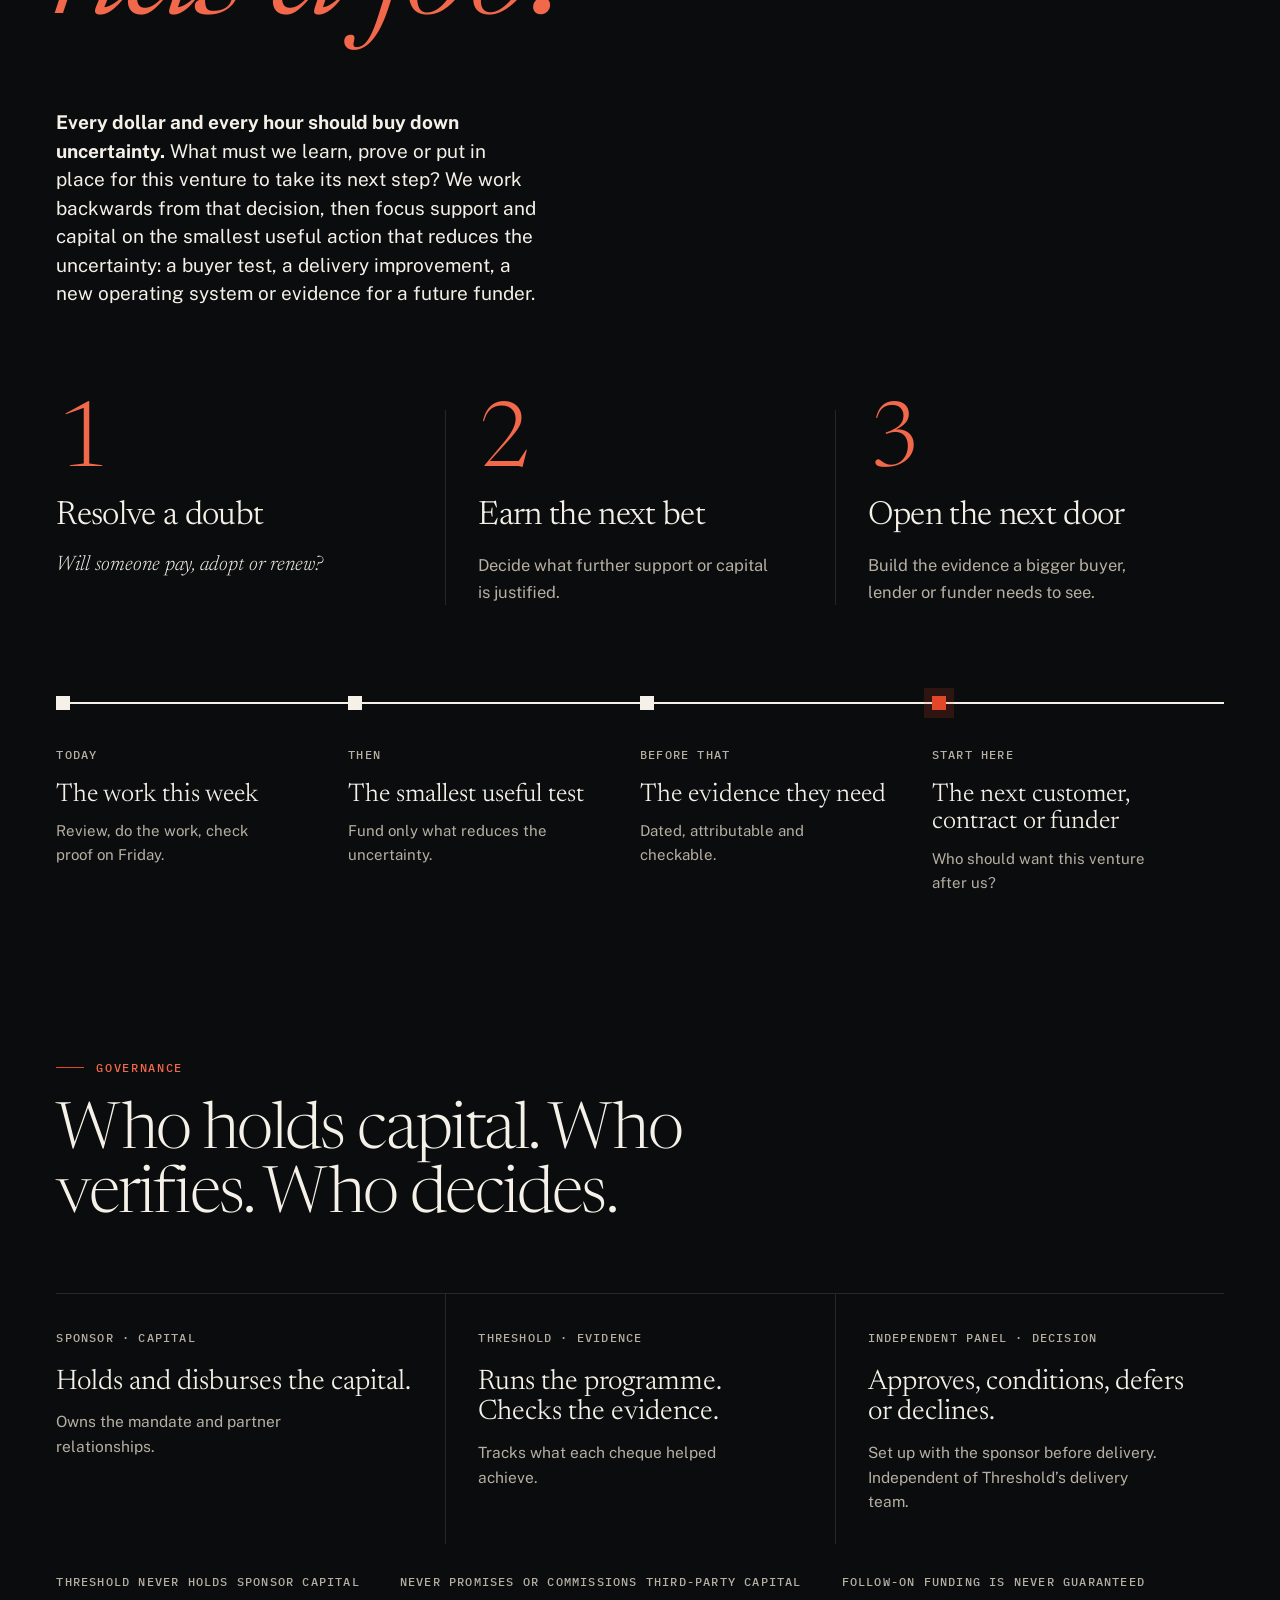
==== commit 9ae736b4: "Threshold: fix hero label overlap, focus visibility, small labels, tap targets and no-JS content - H" ====
--- a/index.html
+++ b/index.html
@@ -19,7 +19,7 @@
 <meta name="theme-color" content="#0B0C0E">
 <link rel="icon" href="data:image/svg+xml,%3Csvg xmlns='http://www.w3.org/2000/svg' viewBox='0 0 32 32'%3E%3Crect width='32' height='32' fill='%230B0C0E'/%3E%3Crect x='4' y='19' width='24' height='2' fill='%23EDE6D9'/%3E%3Crect x='19' y='12' width='5' height='5' fill='%23E2472A'/%3E%3C/svg%3E">
 <link rel="preconnect" href="https://fonts.googleapis.com"><link rel="preconnect" href="https://fonts.gstatic.com" crossorigin><link rel="stylesheet" href="https://fonts.googleapis.com/css2?family=Newsreader:ital,opsz,wght@0,6..72,200..800;1,6..72,200..800&family=Public+Sans:wght@100..900&family=IBM+Plex+Mono:wght@400;500&display=swap">
-<link rel="stylesheet" href="site.css?v=20261029a">
+<link rel="stylesheet" href="site.css?v=20261116a">
 </head>
 <body>
 <a class="skip" href="#main">Skip to content</a>
@@ -350,6 +350,6 @@
   </div>
 </footer>
 <a class="fab" href="begin.html" aria-label="Begin: request a Portfolio Preview or map a mission"><span class="tip">Begin · start a conversation</span><svg viewBox="0 0 32 32" aria-hidden="true"><rect x="3" y="19" width="26" height="2.2" fill="#0B0C0E"/><rect x="18" y="10" width="6" height="6" fill="#E2472A"/></svg></a>
-<script src="site.js?v=20261022a" defer></script>
+<script src="site.js?v=20261116a" defer></script>
 </body>
 </html>
--- a/site.css
+++ b/site.css
@@ -147,8 +147,10 @@
 .phero-meta b{font:300 clamp(28px,2.6vw,42px)/1 var(--serif);letter-spacing:-.01em}
 .phero-meta span{font:400 11.5px/1.2 var(--mono);letter-spacing:.1em;text-transform:uppercase;color:var(--mute-i)}
 /* ---------- reveal ---------- */
-.rv{opacity:0;transform:translateY(28px);transition:opacity 1.1s var(--ease),transform 1.1s var(--ease)}
-.rv.in{opacity:1;transform:none}
+.rv{transition:opacity 1.1s var(--ease),transform 1.1s var(--ease)}
+/* hidden only once site.js has started the reveal observer, so content is visible without JavaScript */
+.rv-js .rv{opacity:0;transform:translateY(28px)}
+.rv-js .rv.in{opacity:1;transform:none}
 .rv.d1{transition-delay:.08s}.rv.d2{transition-delay:.16s}.rv.d3{transition-delay:.24s}
 .no-io .rv{opacity:1;transform:none}
 /* ---------- manifesto ---------- */
@@ -569,7 +571,7 @@
 .fab:hover{transform:scale(1.06)}
 .fab svg{width:34px;height:34px}
 .fab .tip{position:absolute;right:68px;white-space:nowrap;font:500 11px/1 var(--mono);letter-spacing:.12em;text-transform:uppercase;background:var(--ink);color:var(--bone);padding:8px 10px;opacity:0;transform:translateX(6px);transition:.35s var(--ease);pointer-events:none}
-.fab:hover .tip{opacity:1;transform:none}
+.fab:hover .tip,.fab:focus-visible .tip{opacity:1;transform:none}
 @media (max-width:820px){.announce{font-size:13px}.fab{right:14px;bottom:14px;width:50px;height:50px}}
 /* ---------- responsive ---------- */
 @media (max-width:1100px){
@@ -777,3 +779,18 @@
 @media (max-width:1024px){.cases-3{grid-template-columns:1fr}}
 @media (max-width:820px){.cases{grid-template-columns:1fr}.doors-3 .door:first-child{flex:1}.doors-3 .door .big{font-size:clamp(28px,7.4vw,40px)}}
 
+/* ---------- accessibility floor ---------- */
+/* Focus: the accent ring reads at 3:1 or better on every band (bone, sand, ink, char, wine), unlike currentColor on solid buttons. */
+:focus-visible,.lnk:focus-visible,.menu-b:focus-visible,.mail button:focus-visible{outline:2px solid var(--gold);outline-offset:4px}
+.bq button:focus-visible,.mt button:focus-visible{outline-color:var(--gold)}
+/* Legibility: labels and captions no smaller than 12px (diagram cells 11px). */
+.tag,.sheet li a span:last-child,.hlbl.resp small,.fork a small,.phero-meta span,.door dt,.gates .gfoot,.doc dt,.facts dt,.facts .k,.terms .k,.tl .l,.mail button,.tbl th,.pp-n,.pp-a li,.tbl td[data-l]::before,.no,.fab .tip,.gstrip li::before,.gstrip-in li::before,.mem .mem-r,.case blockquote footer,.branch-v .bl{font-size:12px}
+.lane5 .m6,.lane5-k{font-size:11px}
+/* Faded earlier responses in the hero stay readable. */
+.hlbl.resp.old{opacity:.7}
+/* Tap targets: controls at least 44px tall; text links get a 24px+ hit area without moving the layout. */
+.mt button,.mail button{display:inline-flex;align-items:center;min-height:44px;box-sizing:border-box}
+.lnk,.wm,.menu-b{position:relative}
+.lnk::after,.wm::after{content:"";position:absolute;inset:-8px -4px}
+.menu-b::after{content:"";position:absolute;inset:-6px -8px}
+
